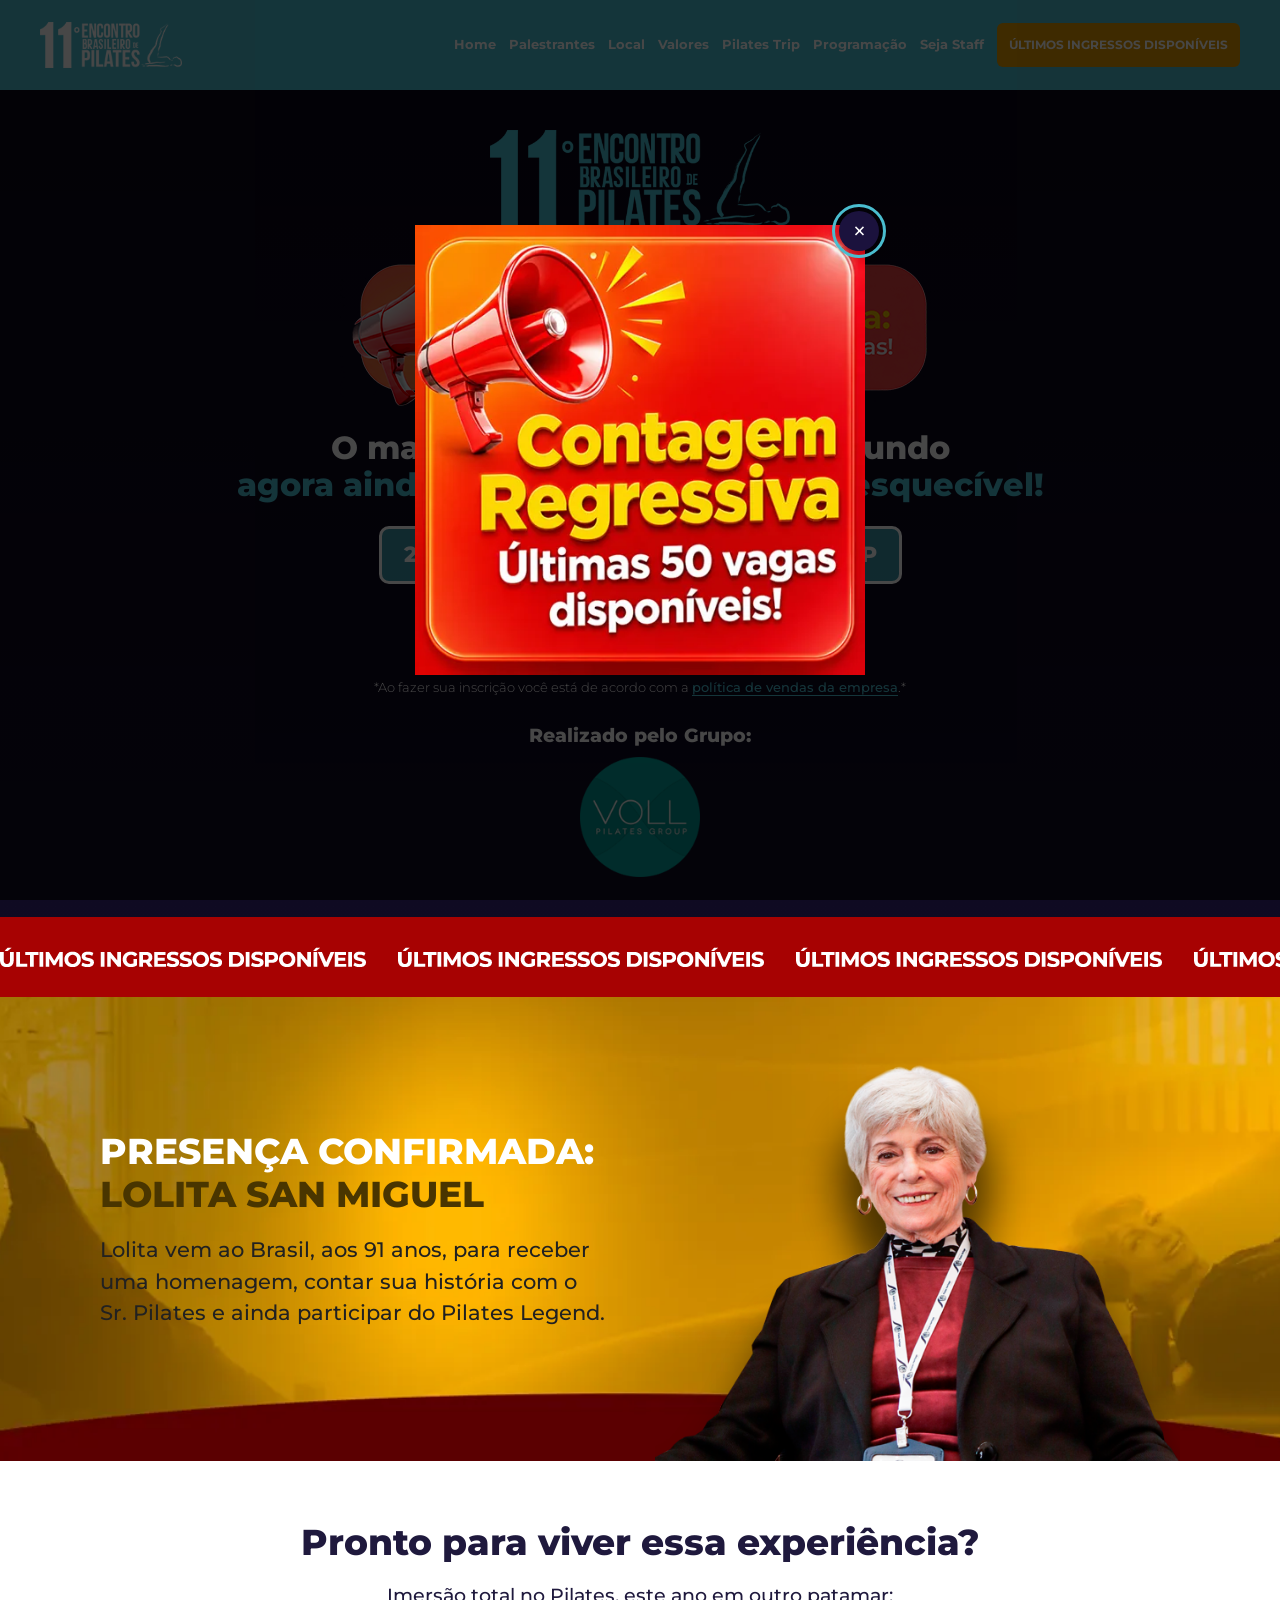
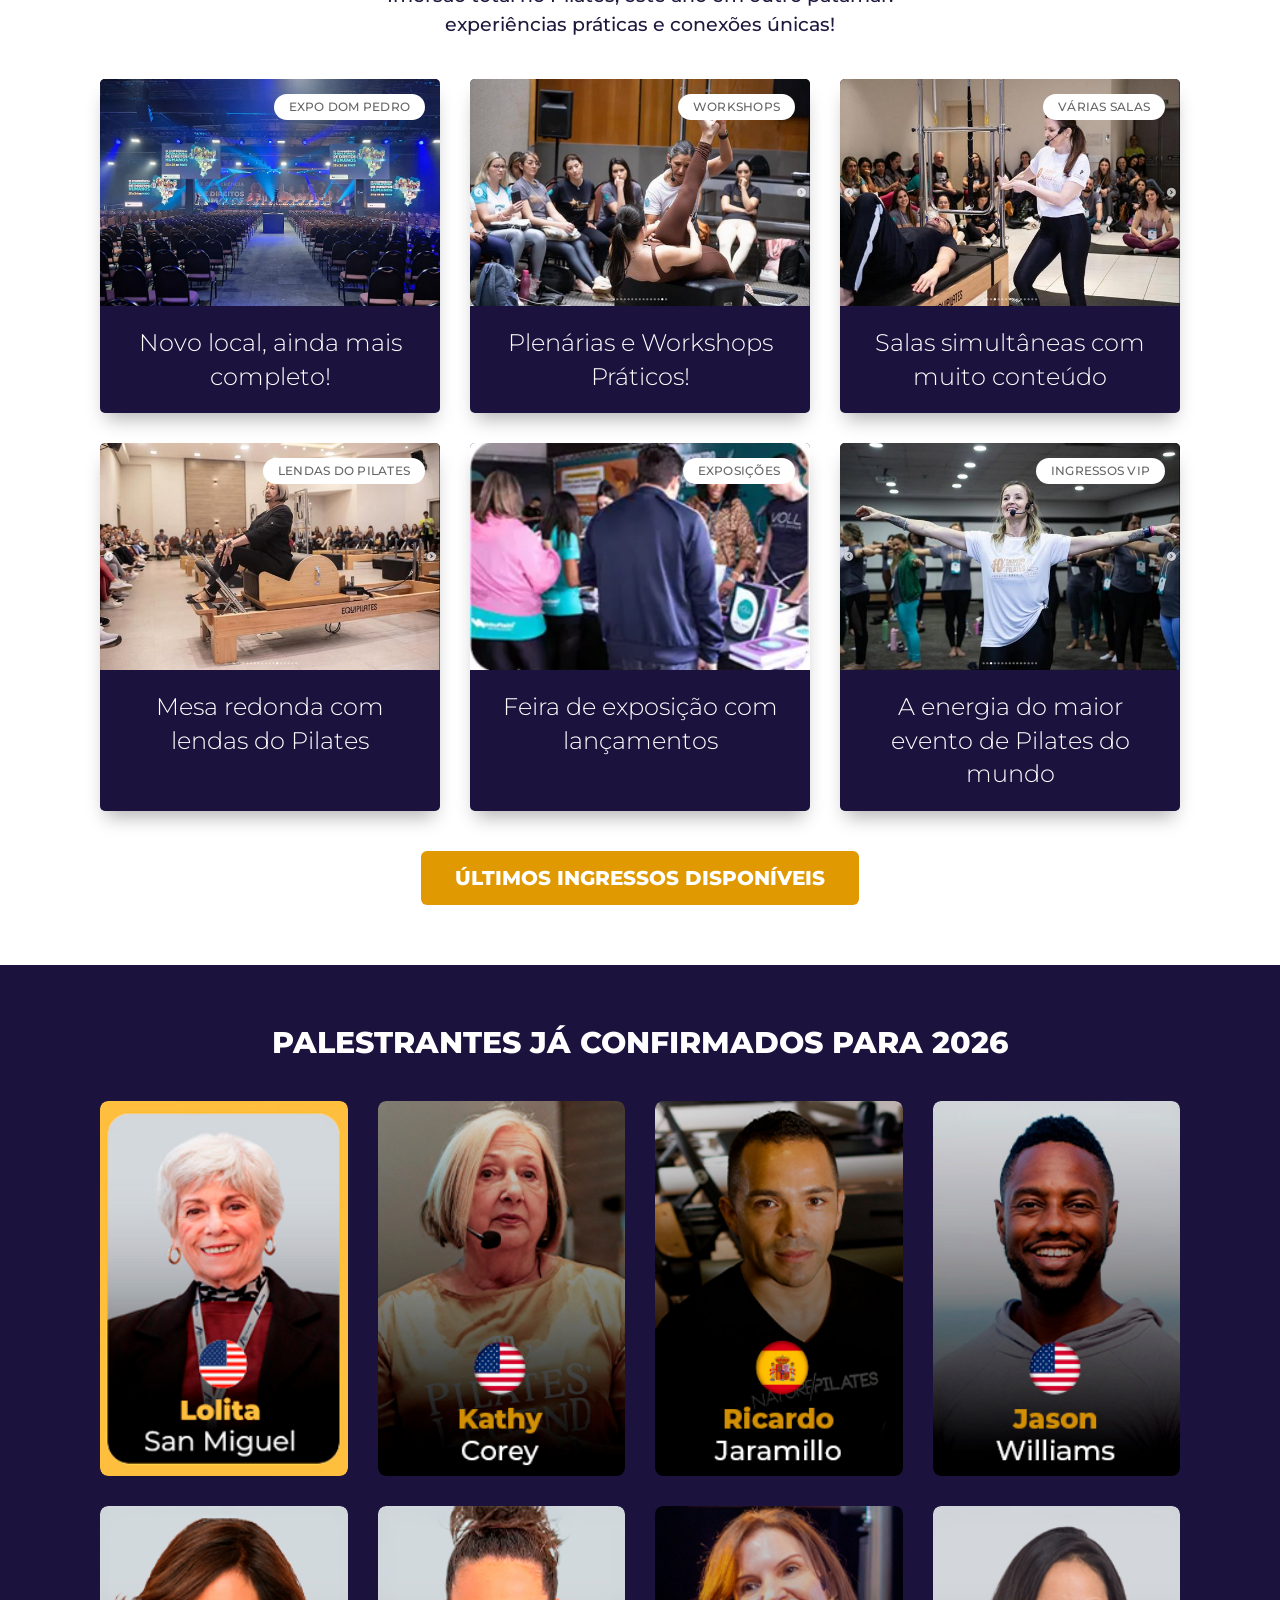
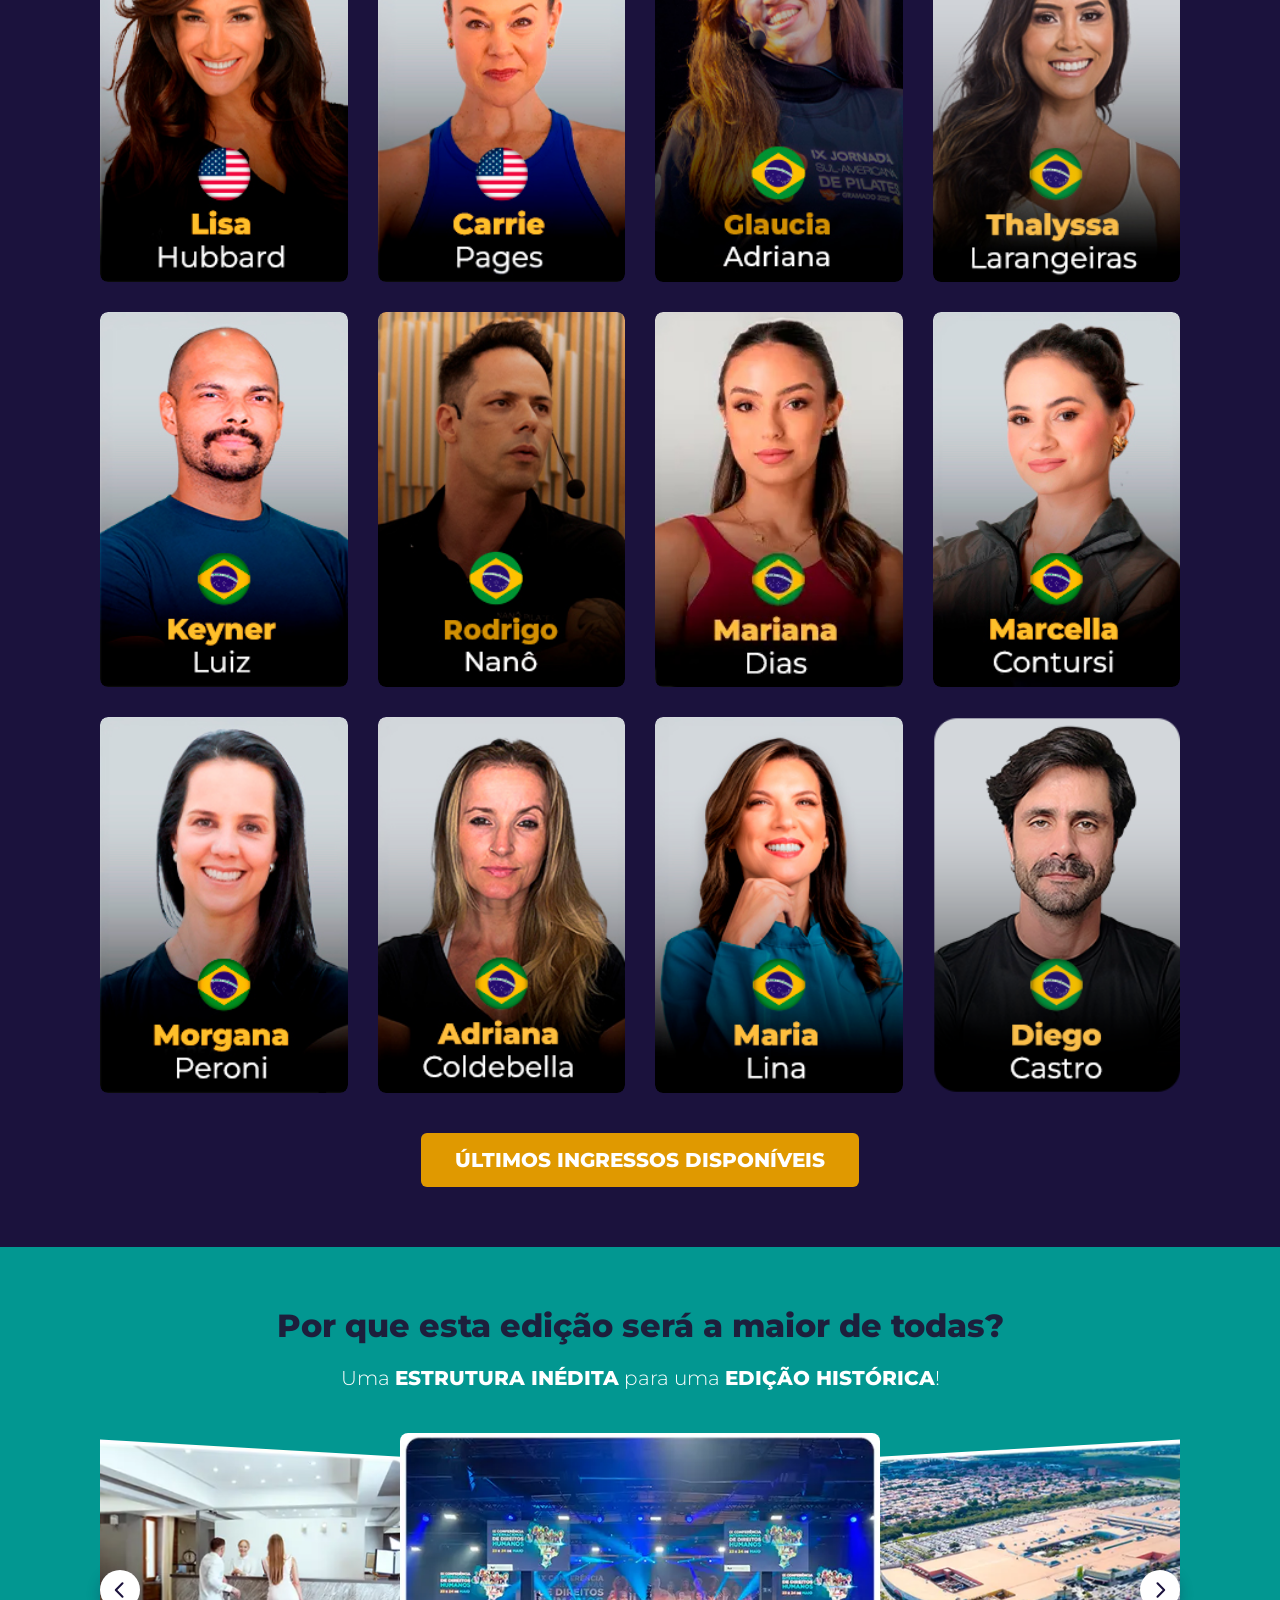
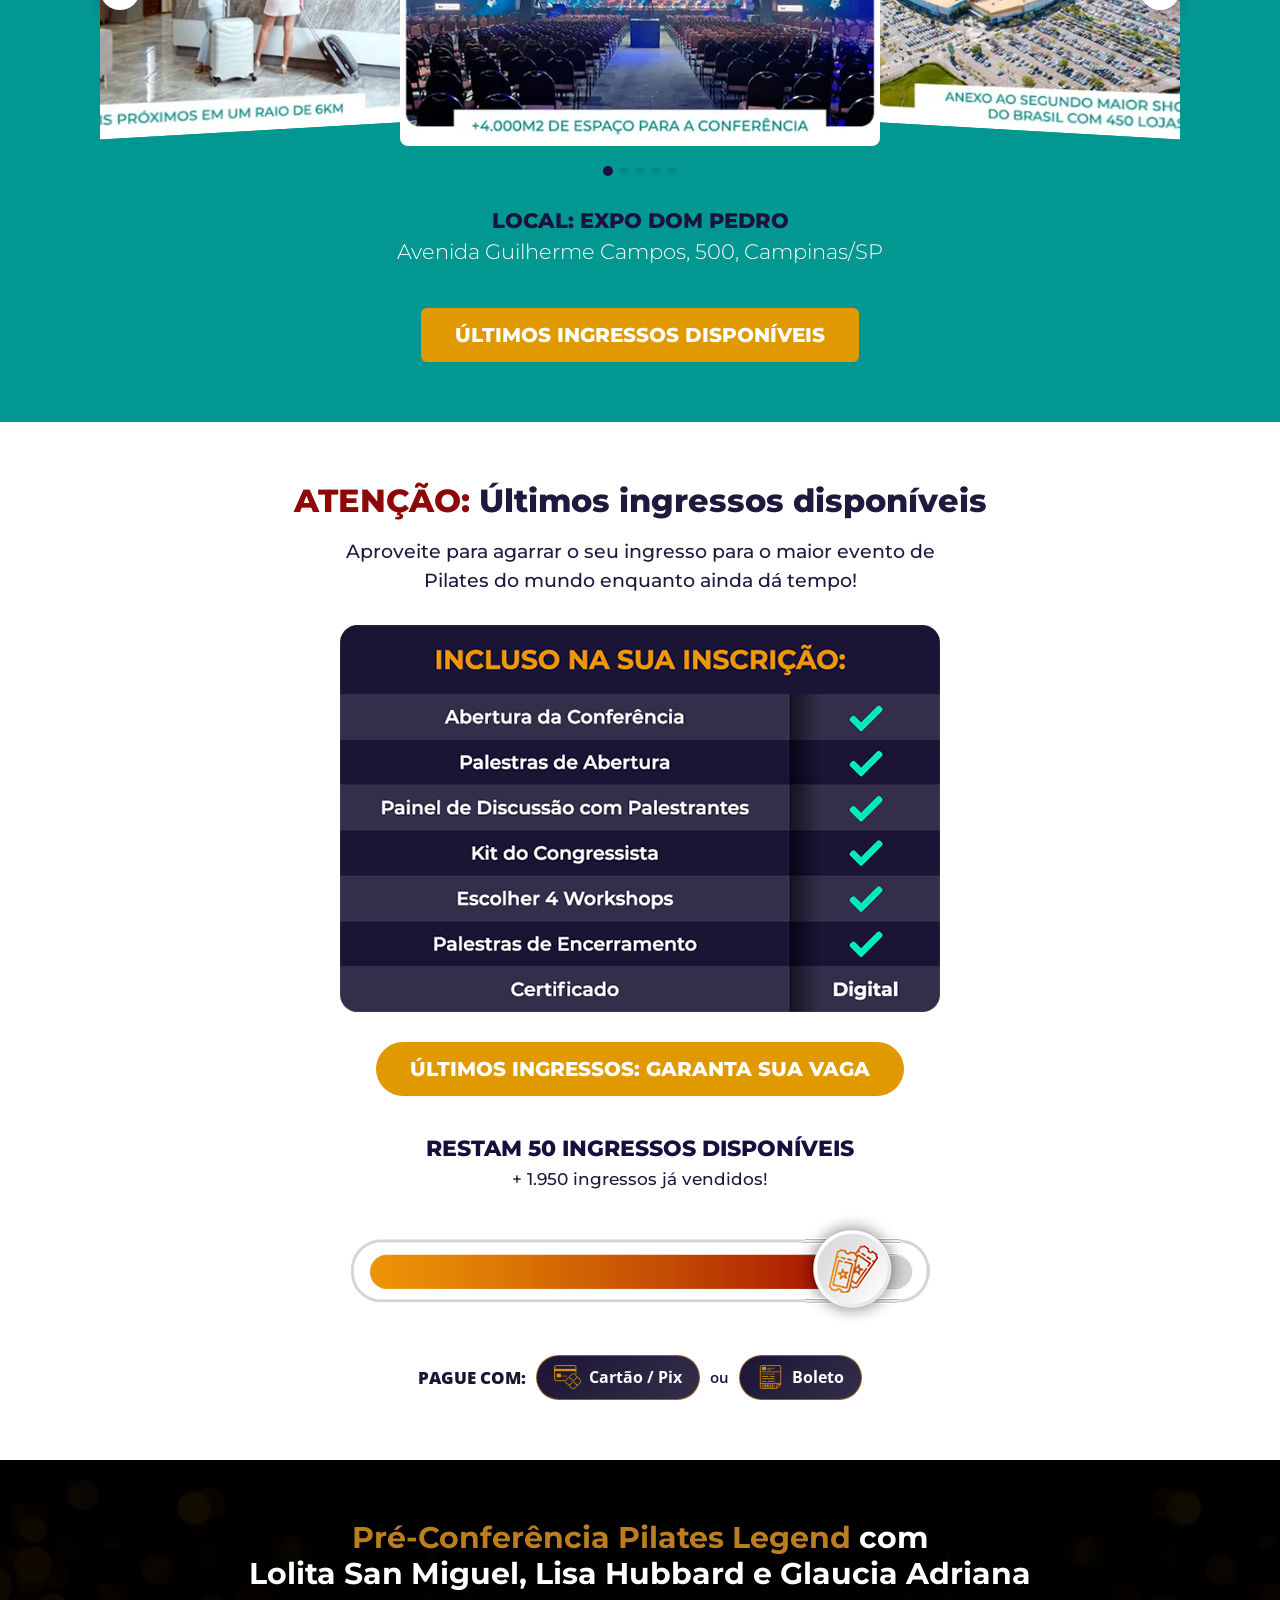
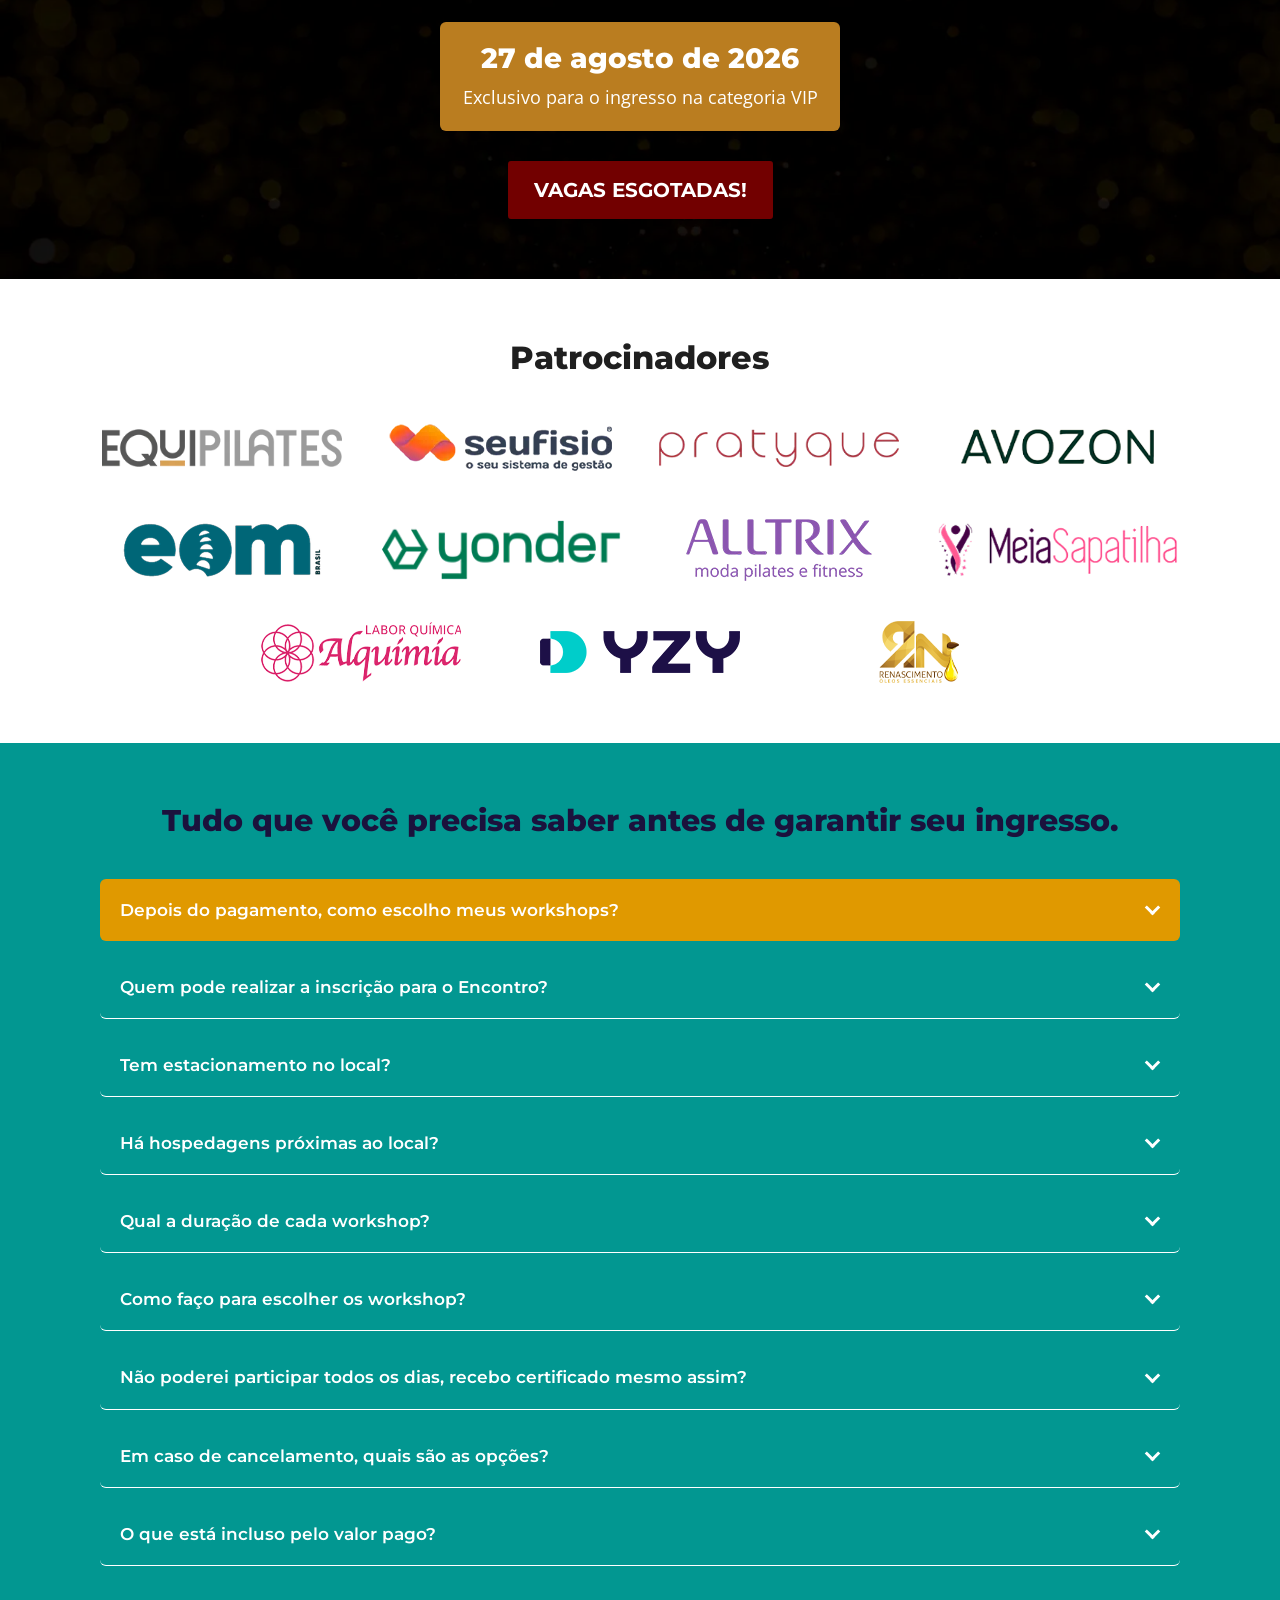
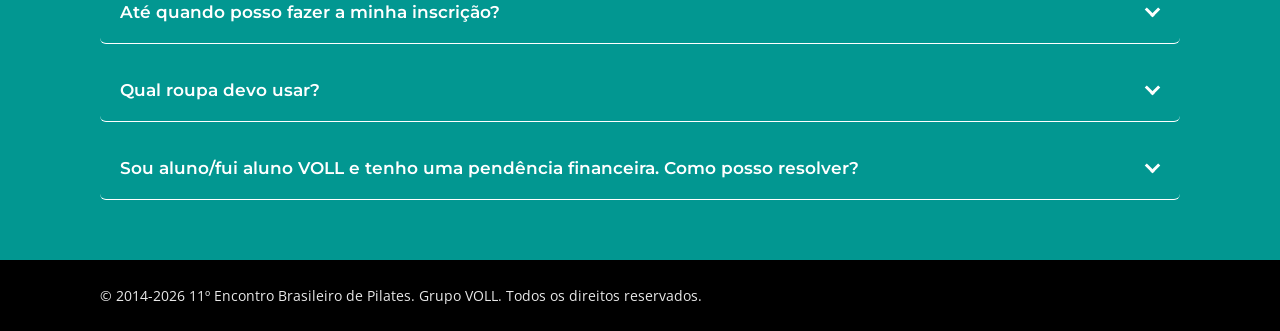
==== index.html @ 27cc3b53 "Refactor code structure for improved readability and maintainability" ====
<!doctype html>
<html lang="pt-BR">
  <head>
    <meta charset="utf-8">
    <meta name="viewport" content="width=device-width, initial-scale=1">
    <meta name="robots" content="index, follow, max-image-preview:large">
    <meta name="theme-color" content="#1B123D">
    <meta name="format-detection" content="telephone=no">

    <title>11º Encontro Brasileiro de Pilates 2026</title>
    <meta name="description" content="Participe do 11º Encontro Brasileiro de Pilates, de 28 a 30 de agosto de 2026 em Campinas/SP. Garanta já seu ingresso!">
    <link rel="canonical" href="https://encontropilates.com.br/lancamento2026/">

    <meta property="og:locale" content="pt_BR">
    <meta property="og:type" content="website">
    <meta property="og:title" content="11º Encontro Brasileiro de Pilates 2026">
    <meta property="og:description" content="Participe do 11º Encontro Brasileiro de Pilates, de 28 a 30 de agosto de 2026 em Campinas/SP. Garanta já seu ingresso!">
    <meta property="og:url" content="https://encontropilates.com.br/lancamento2026/">
    <meta property="og:site_name" content="Encontro Brasileiro de Pilates">

    <meta name="twitter:card" content="summary">
    <meta name="twitter:title" content="11º Encontro Brasileiro de Pilates 2026">
    <meta name="twitter:description" content="Participe do 11º Encontro Brasileiro de Pilates, de 28 a 30 de agosto de 2026 em Campinas/SP. Garanta já seu ingresso!">

    <link rel="icon" type="image/png" href="assets/images/favicon-encontro-pilates.png">
    <link rel="apple-touch-icon" href="assets/images/favicon-encontro-pilates.png">

    <link rel="preconnect" href="https://fonts.googleapis.com">
    <link rel="preconnect" href="https://fonts.gstatic.com" crossorigin>
    <link rel="preload" href="https://fonts.googleapis.com/css2?family=Montserrat:wght@400;500;600;700;800&family=Open+Sans:wght@600;700;800&display=swap" as="style" onload="this.onload=null;this.rel='stylesheet'">
    <noscript><link href="https://fonts.googleapis.com/css2?family=Montserrat:wght@400;500;600;700;800&family=Open+Sans:wght@600;700;800&display=swap" rel="stylesheet"></noscript>
    <link rel="stylesheet" href="assets/css/styles.min.css">

    <script type="application/ld+json">
      {
        "@context": "https://schema.org",
        "@type": "Event",
        "name": "11º Encontro Brasileiro de Pilates 2026",
        "description": "Participe do 11º Encontro Brasileiro de Pilates, de 28 a 30 de agosto de 2026 em Campinas/SP. Garanta já seu ingresso!",
        "startDate": "2026-08-28",
        "endDate": "2026-08-30",
        "eventAttendanceMode": "https://schema.org/OfflineEventAttendanceMode",
        "eventStatus": "https://schema.org/EventScheduled",
        "url": "https://encontropilates.com.br/lancamento2026/",
        "location": {
          "@type": "Place",
          "address": {
            "@type": "PostalAddress",
            "addressLocality": "Campinas",
            "addressRegion": "SP",
            "addressCountry": "BR"
          }
        },
        "organizer": {
          "@type": "Organization",
          "name": "Encontro Brasileiro de Pilates",
          "url": "https://encontropilates.com.br/"
        }
      }
    </script>
  </head>
  <body>
    <a class="skip-link" href="#conteudo-principal">Ir para o conteúdo principal</a>

    <header id="home" class="site-header">
      <div class="site-header__row row">
        <a class="site-header__brand" href="#home" aria-label="11º Encontro Brasileiro de Pilates 2026">
          <img
            class="site-header__logo"
            src="assets/images/logo-11-encontro-brasileiro-de-pilates-branco.png"
            alt=""
            width="198"
            height="65"
          >
        </a>

        <button
          class="site-header__toggle"
          type="button"
          aria-label="Abrir menu"
          aria-controls="menu-principal"
          aria-expanded="false"
        >
          <span class="site-header__toggle-line"></span>
          <span class="site-header__toggle-line"></span>
          <span class="site-header__toggle-line"></span>
        </button>

        <nav id="menu-principal" class="site-nav" aria-label="Menu principal">
          <ul class="site-nav__list">
            <li class="site-nav__item"><a class="site-nav__link" href="#home">Home</a></li>
            <li class="site-nav__item"><a class="site-nav__link" href="palestrantes/">Palestrantes</a></li>
            <li class="site-nav__item"><a class="site-nav__link" href="local/">Local</a></li>
            <li class="site-nav__item"><a class="site-nav__link" href="#ingressos">Valores</a></li>
            <li class="site-nav__item"><a class="site-nav__link" href="pilates-trip/">Pilates Trip</a></li>
            <li class="site-nav__item"><a class="site-nav__link" href="programacao/">Programação</a></li>
            <li class="site-nav__item"><a class="site-nav__link" href="sejastaff/">Seja Staff</a></li>
            <li class="site-nav__item">
              <a class="site-nav__link site-nav__link--featured" href="#ingressos">ÚLTIMOS INGRESSOS DISPONÍVEIS</a>
            </li>
          </ul>
        </nav>
      </div>
    </header>

    <main id="conteudo-principal" class="site-main" tabindex="-1">
      <section class="hero-section" aria-labelledby="hero-title">
        <video
          class="hero-section__video"
          src="assets/videos/video_site_encontro_lolita.mp4"
          autoplay
          muted
          loop
          playsinline
          preload="metadata"
          aria-hidden="true"
        ></video>

        <div class="hero-section__row row">
          <img
            class="hero-section__logo"
            src="assets/images/logo-11-encontro-brasileiro-de-pilates.webp"
            alt="11º Encontro Brasileiro de Pilates"
            width="500"
            height="164"
          >

          <img
            class="hero-section__alert"
            src="assets/images/atencao_ultimas_50vagas-2.webp"
            alt="Atenção: últimas 50 vagas"
            width="600"
            height="177"
          >

          <h1 id="hero-title" class="hero-section__title">
            O maior evento de Pilates do mundo
            <span>agora ainda maior, mais intenso e inesquecível!</span>
          </h1>

          <p class="hero-section__date">28 a 30 de Agosto 2026 em Campinas/SP</p>

          <a class="cta-button hero-section__cta" href="#ingressos">ÚLTIMOS INGRESSOS DISPONÍVEIS</a>

          <p class="hero-section__policy">
            *Ao fazer sua inscrição você está de acordo com a
            <a href="assets/docs/CONTRATO-PARTICULAR-DE-PRESTACAO-DE-SERVICOS-EDUCACIONAIS.pdf" target="_blank" rel="noopener noreferrer">política de vendas da empresa</a>.*
          </p>

          <p class="hero-section__group-text">Realizado pelo Grupo:</p>
          <img
            class="hero-section__group-logo"
            src="assets/images/logo_grupovoll.png"
            alt="Grupo Voll"
            width="150"
            height="150"
          >
        </div>
      </section>

      <section class="ticker-section">
        <div class="ticker">
          <div class="ticker__track">
            <img class="ticker__item" src="assets/images/faixa-ultimas-vagas.webp" alt="Últimos ingressos disponíveis" width="366" height="20">
            <img class="ticker__item" src="assets/images/faixa-ultimas-vagas.webp" alt="" width="366" height="20">
            <img class="ticker__item" src="assets/images/faixa-ultimas-vagas.webp" alt="" width="366" height="20">
            <img class="ticker__item" src="assets/images/faixa-ultimas-vagas.webp" alt="" width="366" height="20">
            <img class="ticker__item" src="assets/images/faixa-ultimas-vagas.webp" alt="" width="366" height="20">
            <img class="ticker__item" src="assets/images/faixa-ultimas-vagas.webp" alt="" width="366" height="20">
            <img class="ticker__item" src="assets/images/faixa-ultimas-vagas.webp" alt="" width="366" height="20">
            <img class="ticker__item" src="assets/images/faixa-ultimas-vagas.webp" alt="" width="366" height="20">
            <img class="ticker__item" src="assets/images/faixa-ultimas-vagas.webp" alt="" width="366" height="20">
            <img class="ticker__item" src="assets/images/faixa-ultimas-vagas.webp" alt="" width="366" height="20">
            <img class="ticker__item" src="assets/images/faixa-ultimas-vagas.webp" alt="" width="366" height="20">
            <img class="ticker__item" src="assets/images/faixa-ultimas-vagas.webp" alt="" width="366" height="20">
            <img class="ticker__item" src="assets/images/faixa-ultimas-vagas.webp" alt="" width="366" height="20">
            <img class="ticker__item" src="assets/images/faixa-ultimas-vagas.webp" alt="" width="366" height="20">
          </div>
        </div>
      </section>

      <section class="lolita-section" aria-labelledby="lolita-title">
        <div class="lolita-section__row row">
          <div class="lolita-section__content">
            <h2 id="lolita-title" class="lolita-section__title">
              PRESENÇA CONFIRMADA:
              <span>LOLITA SAN MIGUEL</span>
            </h2>

            <p class="lolita-section__text">
              Lolita vem ao Brasil, aos 91 anos, para receber uma homenagem, contar sua história com o<br> Sr. Pilates e ainda participar do Pilates Legend.
            </p>
          </div>

          <img
            class="lolita-section__image"
            src="assets/images/lolita_san_miguel_palestrante.webp"
            alt="Lolita San Miguel"
            width="620"
            height="477"
            loading="lazy"
            decoding="async"
          >
        </div>
      </section>

      <section class="experiencia-section" aria-labelledby="experiencia-title">
        <div class="experiencia-section__row row">
          <h2 id="experiencia-title" class="experiencia-section__title">Pronto para viver essa experiência?</h2>

          <p class="experiencia-section__text">
            Imersão total no Pilates, este ano em outro patamar:<br>
            experiências práticas e conexões únicas!
          </p>

          <ul class="cards-grid">
            <li class="card">
              <figure class="card__media">
                <img class="card__image" src="assets/images/03-1.webp" alt="Expo Dom Pedro, novo local do Encontro" width="732" height="478" loading="lazy">
                <figcaption class="card__badge">EXPO DOM PEDRO</figcaption>
              </figure>
              <h3 class="card__title">Novo local, ainda mais completo!</h3>
            </li>

            <li class="card">
              <figure class="card__media">
                <img class="card__image" src="assets/images/Screenshot-2025-08-28-at-15-14-13-1-Instagram-site.jpg" alt="Instrutora conduzindo um workshop prático para os participantes" width="600" height="400" loading="lazy">
                <figcaption class="card__badge">WORKSHOPS</figcaption>
              </figure>
              <h3 class="card__title">Plenárias e Workshops Práticos!</h3>
            </li>

            <li class="card">
              <figure class="card__media">
                <img class="card__image" src="assets/images/Screenshot-2025-08-28-at-15-13-34-1-Instagram-site.jpg" alt="Sala lotada acompanhando uma demonstração em aparelho de Pilates" width="600" height="400" loading="lazy">
                <figcaption class="card__badge">VÁRIAS SALAS</figcaption>
              </figure>
              <h3 class="card__title">Salas simultâneas com muito conteúdo</h3>
            </li>

            <li class="card">
              <figure class="card__media">
                <img class="card__image" src="assets/images/Screenshot-2025-08-28-at-15-13-54-1-Instagram-site.jpg" alt="Lenda do Pilates em aparelho durante apresentação no Encontro" width="600" height="400" loading="lazy">
                <figcaption class="card__badge">LENDAS DO PILATES</figcaption>
              </figure>
              <h3 class="card__title">Mesa redonda com lendas do Pilates</h3>
            </li>

            <li class="card">
              <figure class="card__media">
                <img class="card__image" src="assets/images/foto-card06.webp" alt="Participantes visitando os estandes da feira de exposição" width="295" height="203" loading="lazy">
                <figcaption class="card__badge">EXPOSIÇÕES</figcaption>
              </figure>
              <h3 class="card__title">Feira de exposição com lançamentos</h3>
            </li>

            <li class="card">
              <figure class="card__media">
                <img class="card__image" src="assets/images/Screenshot-2025-08-28-at-15-13-27-1-Instagram-site.jpg" alt="Instrutora e participantes em aula coletiva no Encontro" width="600" height="400" loading="lazy">
                <figcaption class="card__badge">INGRESSOS VIP</figcaption>
              </figure>
              <h3 class="card__title">A energia do maior evento de Pilates do mundo</h3>
            </li>
          </ul>

          <a class="cta-button experiencia-section__cta" href="#ingressos">ÚLTIMOS INGRESSOS DISPONÍVEIS</a>
        </div>
      </section>

      <section id="palestrantes" class="palestrantes-section" aria-labelledby="palestrantes-title">
        <div class="palestrantes-section__row row">
          <h2 id="palestrantes-title" class="palestrantes-section__title">PALESTRANTES JÁ CONFIRMADOS PARA 2026</h2>

          <ul class="cards-grid cards-grid--4">
            <li class="speaker-card">
              <button class="speaker-card__button" type="button" aria-label="Ver biografia de Lolita San Miguel">
                <img class="speaker-card__photo" src="assets/images/congressistas/palestrante_encontro_2026_lolita_san_miguel.jpg" alt="" width="203" height="308" loading="lazy" decoding="async">
                <span class="speaker-card__name visually-hidden">Lolita San Miguel</span>
              </button>
            </li>

            <li class="speaker-card">
              <button class="speaker-card__button" type="button" aria-label="Ver biografia de Kathy Corey">
                <img class="speaker-card__photo" src="assets/images/congressistas/palestrante_encontro_2026_kathy_corey.jpg" alt="" width="203" height="308" loading="lazy" decoding="async">
                <span class="speaker-card__name visually-hidden">Kathy Corey</span>
              </button>
            </li>

            <li class="speaker-card">
              <button class="speaker-card__button" type="button" aria-label="Ver biografia de Ricardo Jaramillo">
                <img class="speaker-card__photo" src="assets/images/congressistas/palestrante_encontro_2026_ricardo_jaramillo.jpg" alt="" width="203" height="308" loading="lazy" decoding="async">
                <span class="speaker-card__name visually-hidden">Ricardo Jaramillo</span>
              </button>
            </li>

            <li class="speaker-card">
              <button class="speaker-card__button" type="button" aria-label="Ver biografia de Jason Williams">
                <img class="speaker-card__photo" src="assets/images/congressistas/palestrante_encontro_2026_jason_williams.jpg" alt="" width="203" height="308" loading="lazy" decoding="async">
                <span class="speaker-card__name visually-hidden">Jason Williams</span>
              </button>
            </li>

            <li class="speaker-card">
              <button class="speaker-card__button" type="button" aria-label="Ver biografia de Lisa Hubbard">
                <img class="speaker-card__photo" src="assets/images/congressistas/palestrante_encontro_2026_lisa_hubbard.jpg" alt="" width="203" height="308" loading="lazy" decoding="async">
                <span class="speaker-card__name visually-hidden">Lisa Hubbard</span>
              </button>
            </li>

            <li class="speaker-card">
              <button class="speaker-card__button" type="button" aria-label="Ver biografia de Carrie Pages">
                <img class="speaker-card__photo" src="assets/images/congressistas/palestrante_encontro_2026_carrie_pages.jpg" alt="" width="203" height="308" loading="lazy" decoding="async">
                <span class="speaker-card__name visually-hidden">Carrie Pages</span>
              </button>
            </li>

            <li class="speaker-card">
              <button class="speaker-card__button" type="button" aria-label="Ver biografia de Glaucia Adriana">
                <img class="speaker-card__photo" src="assets/images/congressistas/palestrante_encontro_2026_glaucia_adriana.jpg" alt="" width="203" height="308" loading="lazy" decoding="async">
                <span class="speaker-card__name visually-hidden">Glaucia Adriana</span>
              </button>
            </li>

            <li class="speaker-card">
              <button class="speaker-card__button" type="button" aria-label="Ver biografia de Thalyssa Larangeiras">
                <img class="speaker-card__photo" src="assets/images/congressistas/palestrante_encontro_2026_thalyssa_larangeiras.jpg" alt="" width="202" height="308" loading="lazy" decoding="async">
                <span class="speaker-card__name visually-hidden">Thalyssa Larangeiras</span>
              </button>
            </li>

            <li class="speaker-card">
              <button class="speaker-card__button" type="button" aria-label="Ver biografia de Keyner Luiz">
                <img class="speaker-card__photo" src="assets/images/congressistas/palestrante_encontro_2026_keyner_luiz.jpg" alt="" width="203" height="308" loading="lazy" decoding="async">
                <span class="speaker-card__name visually-hidden">Keyner Luiz</span>
              </button>
            </li>

            <li class="speaker-card">
              <button class="speaker-card__button" type="button" aria-label="Ver biografia de Rodrigo Nanô">
                <img class="speaker-card__photo" src="assets/images/congressistas/palestrante_encontro_2026_rodrigo_nano.jpg" alt="" width="203" height="308" loading="lazy" decoding="async">
                <span class="speaker-card__name visually-hidden">Rodrigo Nanô</span>
              </button>
            </li>

            <li class="speaker-card">
              <button class="speaker-card__button" type="button" aria-label="Ver biografia de Mariana Dias">
                <img class="speaker-card__photo" src="assets/images/congressistas/palestrante_encontro_2026_mariana_dias.jpg" alt="" width="202" height="306" loading="lazy" decoding="async">
                <span class="speaker-card__name visually-hidden">Mariana Dias</span>
              </button>
            </li>

            <li class="speaker-card">
              <button class="speaker-card__button" type="button" aria-label="Ver biografia de Marcella Contursi">
                <img class="speaker-card__photo" src="assets/images/congressistas/palestrante_encontro_2026_marcella_contursi.jpg" alt="" width="203" height="308" loading="lazy" decoding="async">
                <span class="speaker-card__name visually-hidden">Marcella Contursi</span>
              </button>
            </li>

            <li class="speaker-card">
              <button class="speaker-card__button" type="button" aria-label="Ver biografia de Morgana Peroni">
                <img class="speaker-card__photo" src="assets/images/congressistas/palestrante_encontro_2026_morgana_peroni.jpg" alt="" width="203" height="308" loading="lazy" decoding="async">
                <span class="speaker-card__name visually-hidden">Morgana Peroni</span>
              </button>
            </li>

            <li class="speaker-card">
              <button class="speaker-card__button" type="button" aria-label="Ver biografia de Adriana Coldebella">
                <img class="speaker-card__photo" src="assets/images/congressistas/palestrante_encontro_2026_adriana_coldebella.jpg" alt="" width="203" height="308" loading="lazy" decoding="async">
                <span class="speaker-card__name visually-hidden">Adriana Coldebella</span>
              </button>
            </li>

            <li class="speaker-card">
              <button class="speaker-card__button" type="button" aria-label="Ver biografia de Maria Lina">
                <img class="speaker-card__photo" src="assets/images/congressistas/palestrante_encontro_2026_maria_lina.jpg" alt="" width="203" height="308" loading="lazy" decoding="async">
                <span class="speaker-card__name visually-hidden">Maria Lina</span>
              </button>
            </li>

            <li class="speaker-card">
              <button class="speaker-card__button" type="button" aria-label="Ver biografia de Diego Castro">
                <img class="speaker-card__photo" src="assets/images/congressistas/palestrantes_encontro_2026_diego-castro_web.webp" alt="" width="203" height="308" loading="lazy" decoding="async">
                <span class="speaker-card__name visually-hidden">Diego Castro</span>
              </button>
            </li>
          </ul>

          <a class="cta-button palestrantes-section__cta" href="#ingressos">ÚLTIMOS INGRESSOS DISPONÍVEIS</a>
        </div>
      </section>

      <section id="local" class="local-section" aria-labelledby="local-title">
        <div class="local-section__row row">
          <h2 id="local-title" class="local-section__title">Por que esta edição será a maior de todas?</h2>

          <p class="local-section__text">Uma <strong>ESTRUTURA INÉDITA</strong> para uma <strong>EDIÇÃO HISTÓRICA</strong>!</p>

          <div class="carousel" role="group" aria-roledescription="carrossel" aria-label="Fotos da Expo Dom Pedro">
            <div class="carousel__viewport">
              <ul class="carousel__track">
                <li class="carousel__slide">
                  <img class="carousel__image" src="assets/images/expodompedro01.webp" alt="Plenária montada na Expo Dom Pedro: mais de 4.000 m² de espaço para a conferência" width="732" height="478" loading="lazy" decoding="async">
                </li>
                <li class="carousel__slide">
                  <img class="carousel__image" src="assets/images/expodompedro02.webp" alt="Vista aérea do complexo: anexo ao segundo maior shopping do Brasil, com 450 lojas" width="732" height="478" loading="lazy">
                </li>
                <li class="carousel__slide">
                  <img class="carousel__image" src="assets/images/expodompedro03.webp" alt="Fachada do Aeroporto Internacional de Viracopos, a menos de 30 minutos do evento" width="732" height="478" loading="lazy">
                </li>
                <li class="carousel__slide">
                  <img class="carousel__image" src="assets/images/expodompedro04.webp" alt="Praça de alimentação do shopping, com 65 opções de alimentação" width="732" height="478" loading="lazy">
                </li>
                <li class="carousel__slide">
                  <img class="carousel__image" src="assets/images/expodompedro05.webp" alt="Recepção de hotel: 34 hotéis próximos em um raio de 6 km" width="732" height="478" loading="lazy">
                </li>
              </ul>
            </div>

            <button class="carousel__control carousel__control--prev" type="button" aria-label="Foto anterior">
              <svg viewBox="0 0 24 24" aria-hidden="true" focusable="false"><path d="M15 4 7 12l8 8" fill="none" stroke="currentColor" stroke-width="2.5" stroke-linecap="round" stroke-linejoin="round"></path></svg>
            </button>

            <button class="carousel__control carousel__control--next" type="button" aria-label="Próxima foto">
              <svg viewBox="0 0 24 24" aria-hidden="true" focusable="false"><path d="M9 4l8 8-8 8" fill="none" stroke="currentColor" stroke-width="2.5" stroke-linecap="round" stroke-linejoin="round"></path></svg>
            </button>

            <div class="carousel__dots"></div>
          </div>

          <p class="local-section__address">
            LOCAL: EXPO DOM PEDRO<br>
            <span>Avenida Guilherme Campos, 500, Campinas/SP</span>
          </p>

          <a class="cta-button local-section__cta" href="#ingressos">ÚLTIMOS INGRESSOS DISPONÍVEIS</a>
        </div>
      </section>

      <section id="ingressos" class="ingressos-section" aria-labelledby="ingressos-title">
        <span id="inscreva-se" class="anchor-alias" aria-hidden="true"></span>
        <div class="ingressos-section__row row">
          <h2 id="ingressos-title" class="ingressos-section__title">
            <span>ATENÇÃO:</span> Últimos ingressos disponíveis
          </h2>

          <p class="ingressos-section__text">
            Aproveite para agarrar o seu ingresso para o maior evento de<br> Pilates do mundo enquanto ainda dá tempo!
          </p>

          <img
            class="ingressos-section__incluso"
            src="assets/images/incluso-na-inscricao.webp"
            alt="Incluso na sua inscrição: abertura da conferência, palestras de abertura, painel de discussão com palestrantes, kit do congressista, escolher 4 workshops, palestras de encerramento e certificado digital"
            width="600"
            height="387"
            loading="lazy"
          >

          <a class="cta-button ingressos-section__cta" href="#ingressos" border-radius: 38px;>ÚLTIMOS INGRESSOS: GARANTA SUA VAGA</a>

          <h3 class="ingressos-section__restam">RESTAM 50 INGRESSOS DISPONÍVEIS</h3>

          <p class="ingressos-section__vendidos">+ 1.950 ingressos já vendidos!</p>

          <img
            class="ingressos-section__termometro"
            src="assets/images/termometro_ingressos_encontro.webp"
            alt="Termômetro de vendas quase totalmente preenchido"
            width="579"
            height="112"
            loading="lazy"
          >

          <div class="formas-pagamento">
            <span class="formas-pagamento__titulo">Pague com:</span>

            <div class="tag-pagamento">
              <img class="icone-pagamento" src="assets/images/icone_encontro_cartao_ou_pix.webp" alt="" width="80" height="71" loading="lazy">
              <span>Cartão / Pix</span>
            </div>

            <span class="formas-pagamento__separador">ou</span>

            <div class="tag-pagamento">
              <img class="icone-pagamento" src="assets/images/icone_encontro_boleto.webp" alt="" width="80" height="71" loading="lazy">
              <span>Boleto</span>
            </div>
          </div>
        </div>
      </section>

      <section id="pilates-legend" class="legend-section" aria-labelledby="legend-title">
        <div class="legend-section__row row">
          <h2 id="legend-title" class="legend-section__title">
            <span>Pré-Conferência Pilates Legend</span> com<br>Lolita San Miguel, Lisa Hubbard e Glaucia Adriana
          </h2>

          <div class="legend-section__card">
            <p class="legend-section__date">27 de agosto de 2026</p>
            <p class="legend-section__note">Exclusivo para o ingresso na categoria VIP</p>
          </div>

          <span class="legend-section__badge">VAGAS ESGOTADAS!</span>
        </div>
      </section>

      <section class="patrocinadores-section" aria-labelledby="patrocinadores-title">
        <div class="patrocinadores-section__row row">
          <h2 id="patrocinadores-title" class="patrocinadores-section__title">Patrocinadores</h2>

          <ul class="patrocinadores-grid">
            <li class="patrocinador"><a class="patrocinador__link" href="https://pages.equipilatesbr.com/google?utm_source=google&utm_medium=cpc&utm_campaign=v4_institucional&utm_content=161350943954&utm_term=equipilates&gad_source=1&gad_campaignid=876786149&gbraid=0AAAAAD1BU4aRXgneBRcN9pXwzoxGiuM6z&gclid=Cj0KCQiAg63LBhDtARIsAJygHZ4VMrGoPIs_eHJ3QtQuoF7hdkTES72QNBJxG-oKpE0BE7lPti9l_2waAo8DEALw_wcB" target="_blank" rel="noopener noreferrer"><img class="patrocinador__logo" src="assets/images/logo_equipilates.webp" alt="Equipilates" width="247" height="38" loading="lazy"></a></li>
            <li class="patrocinador"><a class="patrocinador__link" href="https://www.seufisio.com/" target="_blank" rel="noopener noreferrer"><img class="patrocinador__logo" src="assets/images/Seufrisio.webp" alt="Seu Fisio" width="223" height="47" loading="lazy"></a></li>
            <li class="patrocinador"><a class="patrocinador__link" href="https://www.pratyque.com.br/?www.pratyque.com.br&gad_source=1&gad_campaignid=22908595839&gbraid=0AAAAADFrTe3ZvNhCM6jENIpb_rI_Gx-y4&gclid=Cj0KCQiAg63LBhDtARIsAJygHZ5NlFJ8Sdw3p3iss08u6j_tFwL2dCjjsjV_Tr0SC_CkyI8fV4QGqJYaAvzsEALw_wcB" target="_blank" rel="noopener noreferrer"><img class="patrocinador__logo" src="assets/images/logo-pratyque-vermelho.webp" alt="Pratyque" width="319" height="51" loading="lazy"></a></li>
            <li class="patrocinador"><a class="patrocinador__link" href="https://www.avozon.com.br/" target="_blank" rel="noopener noreferrer"><img class="patrocinador__logo" src="assets/images/logo_patrocinador_avozon.webp" alt="Avozon" width="200" height="62" loading="lazy"></a></li>
            <li class="patrocinador"><a class="patrocinador__link" href="https://osteopatiamadrid.com.br/" target="_blank" rel="noopener noreferrer"><img class="patrocinador__logo" src="assets/images/logo_patrocinador_eom.webp" alt="EOM" width="200" height="62" loading="lazy"></a></li>
            <li class="patrocinador"><a class="patrocinador__link" href="https://yondercontabilidade.com.br/" target="_blank" rel="noopener noreferrer"><img class="patrocinador__logo" src="assets/images/logo-yonder.webp" alt="Yonder" width="248" height="62" loading="lazy"></a></li>
            <li class="patrocinador"><a class="patrocinador__link" href="https://alltrix.com.br/?srsltid=AfmBOoqOy8ayABuC-IwH8FVgrI0lnRl8xJMgD7c9HwWjB3yr3D9qk1-R" target="_blank" rel="noopener noreferrer"><img class="patrocinador__logo" src="assets/images/alltrix-modapilates-e-fitness.webp" alt="Alltrix Moda Pilates e Fitness" width="186" height="62" loading="lazy"></a></li>
            <li class="patrocinador"><a class="patrocinador__link" href="https://meiasapatilha.com.br/" target="_blank" rel="noopener noreferrer"><img class="patrocinador__logo" src="assets/images/logo-meiasap-horizontal.png" alt="Meia Sapatilha" width="329" height="74" loading="lazy"></a></li>
            <li class="patrocinador"><a class="patrocinador__link" href="https://alquimialaboratorio.com.br/" target="_blank" rel="noopener noreferrer"><img class="patrocinador__logo" src="assets/images/logo_patrocinador_labor_quimica.webp" alt="Alquimia Labor Química" width="200" height="62" loading="lazy"></a></li>
            <li class="patrocinador"><a class="patrocinador__link" href="https://api.whatsapp.com/send/?phone=555123123646&text&type=phone_number&app_absent=0" target="_blank" rel="noopener noreferrer"><img class="patrocinador__logo" src="assets/images/logo_patrocinador_yzy.webp" alt="YZY" width="200" height="62" loading="lazy"></a></li>
            <li class="patrocinador"><a class="patrocinador__link" href="https://renascimentooleoessencial.com.br/" target="_blank" rel="noopener noreferrer"><img class="patrocinador__logo" src="assets/images/logo_patrocinador_renascimento.webp" alt="Renascimento Óleos Essenciais" width="200" height="62" loading="lazy"></a></li>
          </ul>
        </div>
      </section>

      <section class="faq-section" aria-labelledby="faq-title">
        <div class="faq-section__row row">
          <h2 id="faq-title" class="faq-section__title">Tudo que você precisa saber antes de garantir seu ingresso.</h2>

          <details class="faq-item">
            <summary class="faq-item__question">Depois do pagamento, como escolho meus workshops?</summary>
            <div class="faq-item__answer">
              <p>Após escolher o tipo de ingresso e preencher seus dados, você será redirecionado para o PagSeguro para concluir a compra do seu ingresso. Assim que finalizar o pagamento, aguarde na página por até 01 minuto e você será redirecionado automaticamente para a página de escolha dos workshops.</p>
            </div>
          </details>

          <details class="faq-item">
            <summary class="faq-item__question">Quem pode realizar a inscrição para o Encontro?</summary>
            <div class="faq-item__answer">
              <p>Profissionais que trabalham com Pilates, Estudantes ou profissionais de Fisioterapia, Educação Física, Terapia Ocupacional, Dança (formação superior) ou Quiropraxia (formação superior).</p>
            </div>
          </details>

          <details class="faq-item">
            <summary class="faq-item__question">Tem estacionamento no local?</summary>
            <div class="faq-item__answer">
              <p>Localizado estrategicamente dentro do complexo do shopping Parque Dom Pedro, o Expo D. Pedro está ao lado do maior centro de compras e lazer da América Latina com amplo estacionamento.</p>
            </div>
          </details>

          <details class="faq-item">
            <summary class="faq-item__question">Há hospedagens próximas ao local?</summary>
            <div class="faq-item__answer">
              <p>Com certeza. Campinas conta com uma extensa rede hoteleira, oferecendo mais de 50 opções de hotéis e acomodações, capazes de atender aos mais diversos perfis, desde quem busca luxo e sofisticação até aqueles que priorizam conforto e praticidade.</p>
              <p>O Expo D. Pedro está estrategicamente localizado, a apenas 5 a 15 minutos das principais opções de hospedagem, proporcionando facilidade de deslocamento e conforto para os participantes de eventos. Alguns exemplos são o Matiz Barão Geraldo Express Hotel, Vitória Express, Melia Hotel e Vitória Hotel.</p>
            </div>
          </details>

          <details class="faq-item">
            <summary class="faq-item__question">Qual a duração de cada workshop?</summary>
            <div class="faq-item__answer">
              <p>Cada workshop tem aproximadamente 2 horas de duração e muito conhecimento.</p>
            </div>
          </details>

          <details class="faq-item">
            <summary class="faq-item__question">Como faço para escolher os workshop?</summary>
            <div class="faq-item__answer">
              <p>Você terá acesso a todas temáticas que serão ministradas no evento e poderá escolher 4 workshops de acordo com os horários e temas do seu interesse.<br>Aconselhamos escolher os workshops assim que realizar o pagamento e houver a liberação no sistema, pois as vagas são limitadas e podem se esgotar.</p>
              <p>OBS: o prazo máximo para escolher é até 40 dias antes do evento.</p>
            </div>
          </details>

          <details class="faq-item">
            <summary class="faq-item__question">Não poderei participar todos os dias, recebo certificado mesmo assim?</summary>
            <div class="faq-item__answer">
              <p>Entre em contato com antecedência pelo número (51) 98266-0044 para que possamos tomar as devidas providências.</p>
            </div>
          </details>

          <details class="faq-item">
            <summary class="faq-item__question">Em caso de cancelamento, quais são as opções?</summary>
            <div class="faq-item__answer">
              <p>Opção 1: Converter 100% do valor pago em créditos a serem utilizados em quaisquer produtos online VOLL em até 1 ano. (Não é valido para eventos);</p>
              <p>Opção 2: Transferir sua inscrição para outra pessoa em até 30 dias antes do evento se a VOLL der consentimento (neste caso, não nos envolvemos em negociações, apenas fazemos a troca dos cadastros);</p>
              <p>Opção 3: Solicitar reembolso de acordo com a tabela abaixo:</p>
              <p>100% do valor em até 7 dias após a compra<br>50% do valor até 60 dias antes do evento<br>20% em até 7 dias antes do evento</p>
              <p>Maiores informações clique <a href="assets/docs/CONTRATO-PARTICULAR-DE-PRESTACAO-DE-SERVICOS-EDUCACIONAIS.pdf" target="_blank" rel="noopener noreferrer">aqui</a>.</p>
            </div>
          </details>

          <details class="faq-item">
            <summary class="faq-item__question">O que está incluso pelo valor pago?</summary>
            <div class="faq-item__answer">
              <p>Kit congressista;<br>Palestra de abertura;<br>Participação em 4 workshops da sua preferência e conforme disponibilidade de vagas;<br>Palestra de encerramento;<br>Certificado dos workshops realizados;<br>Acesso ao material das aulas pós-evento;<br>Visita aos stands parceiros.</p>
              <p>Ingressos nas categorias mais altas têm upgrades e mais coisas inclusas, incluindo contato direto com palestrantes. Consulte os tipos de ingressos aqui no site.</p>
            </div>
          </details>

          <details class="faq-item">
            <summary class="faq-item__question">Até quando posso fazer a minha inscrição?</summary>
            <div class="faq-item__answer">
              <p>Você pode fazer sua inscrição enquanto houver vagas. O número de inscritos é LIMITADO em 2000 vagas (e temos um número limitado de ingressos no lote promocional de lançamento).</p>
            </div>
          </details>

          <details class="faq-item">
            <summary class="faq-item__question">Qual roupa devo usar?</summary>
            <div class="faq-item__answer">
              <p>Sugerimos uma roupa esportiva e confortável, pois os workshops podem conter aulas práticas.</p>
            </div>
          </details>

          <details class="faq-item">
            <summary class="faq-item__question">Sou aluno/fui aluno VOLL e tenho uma pendência financeira. Como posso resolver?</summary>
            <div class="faq-item__answer">
              <p>É simples. Para resolver qualquer pendência financeira com o Grupo VOLL, basta entrar em contato com nosso time de cobranças através do WhatsApp: <a href="https://wa.me/555199541522" target="_blank" rel="noopener noreferrer">(51) 9954-1522</a></p>
            </div>
          </details>
        </div>
      </section>
    </main>

    <footer class="site-footer">
      <div class="site-footer__row row">
        <div class="site-footer__text">© 2014-2026 11º Encontro Brasileiro de Pilates. Grupo VOLL. Todos os direitos reservados.</div>
      </div>
    </footer>

    <div class="popup" id="popup-lancamento" role="dialog" aria-modal="true" aria-label="Contagem regressiva: últimas 50 vagas disponíveis" hidden>
      <div class="popup__box">
        <button class="popup__close" type="button" aria-label="Fechar aviso">&times;</button>

        <a class="popup__link" href="#ingressos">
          <img
            class="popup__image"
            src="assets/images/exit_popup_contagem_regressiva.webp"
            alt="Contagem regressiva: últimas 50 vagas disponíveis"
            width="600"
            height="600"
            fetchpriority="high"
          >
        </a>
      </div>
    </div>

    <div class="form-modal" id="modal-inscricao" role="dialog" aria-modal="true" aria-labelledby="modal-inscricao-title" hidden>
      <div class="form-modal__box">
        <button class="form-modal__close" type="button" aria-label="Fechar formulário">&times;</button>

        <h2 id="modal-inscricao-title" class="form-modal__title">
          Você está a um passo de adquirir seu ingresso para o Encontro 2026.
          <span>Preencha os dados abaixo:</span>
        </h2>

        <!--
          FORMULÁRIO — placeholder (envio desativado).
          Para ligar ao RD Station quando tiver os dados reais:
            1. No <form>: trocar action="#" pela URL de conversão e usar method="post".
            2. Descomentar os inputs ocultos abaixo e preencher token_rdstation e conversion_identifier.
            3. No assets/js/main.js, remover o preventDefault do submit do #modal-inscricao.
        -->
        <form class="form-modal__form" action="#" data-placeholder="true">
          <!-- TODO RD Station: <input type="hidden" name="token_rdstation" value="SEU_TOKEN_AQUI"> -->
          <!-- TODO RD Station: <input type="hidden" name="conversion_identifier" value="SEU_IDENTIFICADOR_AQUI"> -->

          <div class="form-modal__field">
            <label class="form-modal__label" for="inscricao-nome">Nome*</label>
            <input class="form-modal__input" id="inscricao-nome" name="name" type="text" placeholder="Digite seu nome" required autocomplete="name">
          </div>

          <div class="form-modal__field">
            <label class="form-modal__label" for="inscricao-email">Email*</label>
            <input class="form-modal__input" id="inscricao-email" name="email" type="email" placeholder="Digite seu email" required autocomplete="email">
          </div>

          <div class="form-modal__field">
            <label class="form-modal__label" for="inscricao-telefone">Telefone*</label>
            <input class="form-modal__input" id="inscricao-telefone" name="personal_phone" type="tel" placeholder="Digite seu telefone" required autocomplete="tel">
          </div>

          <button class="cta-button form-modal__submit" type="submit">GARANTIR MEU INGRESSO</button>

          <p class="form-modal__note" role="status">Formulário em configuração — integração de envio será ativada em breve.</p>
        </form>
      </div>
    </div>

    <div class="speaker-modal" id="modal-palestrante" role="dialog" aria-modal="true" aria-labelledby="speaker-modal-name" hidden>
      <div class="speaker-modal__box">
        <button class="speaker-modal__close" type="button" aria-label="Fechar">&times;</button>

        <button class="speaker-modal__nav speaker-modal__nav--prev" type="button" aria-label="Palestrante anterior">
          <svg viewBox="0 0 24 24" aria-hidden="true" focusable="false"><path d="M15 4 7 12l8 8" fill="none" stroke="currentColor" stroke-width="2.5" stroke-linecap="round" stroke-linejoin="round"></path></svg>
        </button>

        <div class="speaker-modal__viewport">
          <div class="speaker-modal__content">
            <img class="speaker-modal__photo" src="" alt="" width="203" height="308">
            <div class="speaker-modal__text">
              <h2 class="speaker-modal__name" id="speaker-modal-name"></h2>
              <div class="speaker-modal__bio"></div>
            </div>
          </div>
        </div>

        <button class="speaker-modal__nav speaker-modal__nav--next" type="button" aria-label="Próximo palestrante">
          <svg viewBox="0 0 24 24" aria-hidden="true" focusable="false"><path d="M9 4l8 8-8 8" fill="none" stroke="currentColor" stroke-width="2.5" stroke-linecap="round" stroke-linejoin="round"></path></svg>
        </button>
      </div>
    </div>

    <script src="assets/js/main.min.js?v=20260806-1" defer></script>
  </body>
</html>
---- assets/css/styles.min.css ----
:root{--color-cyan:#4abdcf;--color-purple:#1b123d;--color-yellow:#e09900;--color-red:#a70202;--color-green:#029791;--color-white:#fff;--color-black:#111;--font-primary:"Montserrat", Arial, sans-serif;--container-max:1080px;--section-padding:60px;--mobile-gutter:30px}*,:before,:after{box-sizing:border-box}html{scroll-behavior:smooth;-webkit-text-size-adjust:100%;text-size-adjust:100%;min-height:100%}body{min-height:100vh;font-family:var(--font-primary);color:var(--color-purple);background:var(--color-white);text-rendering:optimizelegibility;-webkit-font-smoothing:antialiased;margin:0;font-size:19px;line-height:1.5}img,picture,svg,video,canvas{max-width:100%;display:block}img,video{height:auto}button,input,textarea,select{font:inherit}button{cursor:pointer}a{color:inherit;text-underline-offset:.2em;text-decoration-thickness:.08em}h1,h2,h3,h4,h5,h6,p{margin-block:0}ul,ol{margin-block:0;padding-inline-start:1.25em}:focus-visible{outline:3px solid var(--color-cyan);outline-offset:4px}.skip-link{z-index:1000;color:var(--color-white);background:var(--color-purple);border-radius:6px;padding:10px 14px;font-size:16px;font-weight:700;text-decoration:none;transition:transform .16s;position:fixed;top:12px;left:12px;transform:translateY(-150%)}.skip-link:focus{transform:translateY(0)}.visually-hidden{clip-path:inset(50%);white-space:nowrap;border:0;width:1px;height:1px;margin:-1px;padding:0;position:absolute;overflow:hidden}.site-header{z-index:100;background:var(--color-cyan);position:sticky;top:0}section[id]{scroll-margin-top:90px}.site-header__row{justify-content:space-between;align-items:center;min-height:86px;padding-block:10px;display:flex}.site-header__brand{flex:none;align-items:center;display:inline-flex}.site-header__logo{width:152px;height:auto}.site-header__toggle{width:46px;height:46px;color:var(--color-white);background:0 0;border:0;border-radius:6px;flex:0 0 46px;justify-content:center;align-items:center;margin-left:18px;padding:0;display:inline-flex;position:relative}.site-header__toggle-line{background:currentColor;border-radius:999px;width:26px;height:3px;transition:transform .18s,opacity .18s;position:absolute}.site-header__toggle-line:first-child{transform:translateY(-8px)}.site-header__toggle-line:nth-child(3){transform:translateY(8px)}.site-header.is-menu-open .site-header__toggle-line:first-child{transform:rotate(45deg)}.site-header.is-menu-open .site-header__toggle-line:nth-child(2){opacity:0}.site-header.is-menu-open .site-header__toggle-line:nth-child(3){transform:rotate(-45deg)}.site-nav{visibility:hidden;background:var(--color-cyan);max-height:0;transition:max-height .24s,visibility .24s;position:absolute;top:100%;left:0;right:0;overflow:hidden;box-shadow:0 18px 30px #1b123d29}.site-header.is-menu-open .site-nav{visibility:visible;max-height:calc(100vh - 86px);overflow:hidden}.site-nav__list{width:100%;max-width:var(--container-max);padding:14px var(--mobile-gutter) 26px;flex-direction:column;gap:4px;margin-inline:auto;list-style:none;display:flex}.site-nav__link{min-height:44px;color:var(--color-white);align-items:center;font-size:15px;font-weight:700;line-height:1.2;text-decoration:none;transition:color .18s;display:flex}.site-nav__link:hover,.site-nav__link:focus-visible{color:var(--color-purple)}.site-nav__link--featured{min-height:48px;color:var(--color-white);background:var(--color-yellow);text-align:center;border-radius:6px;justify-content:center;margin-top:8px;padding:12px 18px;font-size:14px;animation:1.8s ease-in-out infinite cta-zoom}.site-nav__link--featured:hover,.site-nav__link--featured:focus-visible{color:var(--color-white);background:#c98500}.site-main{min-height:100vh}.hero-section{min-height:calc(100svh - 86px);color:var(--color-white);background:var(--color-purple);isolation:isolate;align-items:center;padding-block:40px;display:flex;position:relative;overflow:hidden}.hero-section:before{content:"";z-index:-1;background:linear-gradient(#000000a3,#00000070);position:absolute;inset:0}.hero-section__video{z-index:-2;object-fit:cover;object-position:center;width:100%;height:100%;position:absolute;inset:0}.hero-section__row{z-index:1;text-align:center;flex-direction:column;align-items:center;display:flex;position:relative}.hero-section__logo{width:min(240px,78vw);height:auto;margin-bottom:15px}.hero-section__alert{width:min(520px,100%);height:auto;margin-bottom:10px}.hero-section__title{max-width:920px;color:var(--color-white);font-size:32px;font-weight:800;line-height:1.15}.hero-section__title span{color:var(--color-cyan);display:block}.hero-section__date{border:3px solid var(--color-white);width:fit-content;max-width:100%;color:var(--color-white);background:#4abdcfc7;border-radius:10px;margin-top:22px;padding:12px 16px;font-size:22px;font-weight:800;line-height:1.2}.hero-section__cta{margin-top:26px}.hero-section__policy{max-width:720px;color:var(--color-white);margin-top:14px;font-size:12px;font-weight:300;line-height:1.4}.hero-section__policy a{color:var(--color-cyan);font-weight:500}.hero-section__group-text{color:var(--color-white);margin-top:28px;font-size:16px;font-weight:800;line-height:1.2}.hero-section__group-logo{width:min(120px,100%);height:auto;margin-top:10px}.ticker-section{background:var(--color-red);padding-block:30px}.ticker{overflow:hidden}.ticker__track{width:max-content;animation:28s linear infinite ticker-scroll;display:flex}.ticker__item{flex-shrink:0;width:auto;margin-right:32px}@keyframes ticker-scroll{0%{transform:translate(0)}to{transform:translate(-50%)}}.lolita-section{background-color:var(--color-yellow);background-image:url(../images/background_section_lolita_confirmada2.webp);background-position:50% 100%;background-repeat:no-repeat;background-size:cover;padding-block:60px 0}.lolita-section__row{text-align:center;flex-direction:column;align-items:center;gap:20px;display:flex}.lolita-section__title{color:var(--color-white);font-size:36px;font-weight:800;line-height:1.2}.lolita-section__title span{color:#493500;display:block}.lolita-section__text{color:#212121;margin-top:18px;font-size:21px;font-weight:500;line-height:1.5}.lolita-section__image{width:100%;max-width:620px;height:auto}.experiencia-section{padding-block:var(--section-padding);background:var(--color-white)}.experiencia-section__row{text-align:center}.experiencia-section__title{color:#1f193d;font-size:36px;font-weight:800;line-height:1.2}.experiencia-section__text{color:#1f193d;margin-top:18px;font-size:19px;font-weight:500;line-height:1.5}.cards-grid{gap:30px;margin-top:40px;padding-inline-start:0;list-style:none;display:grid}.card{background:var(--color-purple);border-radius:5px;overflow:hidden;box-shadow:0 12px 18px -6px #0000004d}.card__media{margin:0;position:relative}.card__image{aspect-ratio:3/2;object-fit:cover;width:100%;display:block}.card__badge{color:#666;background:var(--color-white);text-transform:uppercase;letter-spacing:.02em;border-radius:50px;padding:7px 15px;font-size:12px;font-weight:500;line-height:1;position:absolute;top:15px;right:15px}.card__title{color:var(--color-white);text-align:center;padding:20px;font-size:24px;font-weight:300;line-height:1.4}.experiencia-section__cta,.palestrantes-section__cta,.local-section__cta{margin-top:40px}.ingressos-section{padding-block:var(--section-padding);background:var(--color-white)}.ingressos-section__row{text-align:center}.ingressos-section__title{color:#1f193d;font-size:32px;font-weight:800;line-height:1.2}.ingressos-section__title span{color:#8e0808}.ingressos-section__text{color:#1f193d;margin-top:18px;font-size:19px;font-weight:500;line-height:1.5}.ingressos-section__incluso{margin-top:30px;width:100%;max-width:600px;height:auto;margin-inline:auto}.cta-button.ingressos-section__cta{border-radius:38px;margin-top:30px}.ingressos-section__restam{color:#170f3d;margin-top:40px;padding-bottom:5px;font-size:22px;font-weight:800;line-height:1.2}.ingressos-section__vendidos{color:#1f193d;font-size:17px;font-weight:500;line-height:1.5}.ingressos-section__termometro{margin-top:20px;width:100%;max-width:579px;height:auto;margin-inline:auto}.formas-pagamento{font-family:"Open Sans", var(--font-primary);flex-wrap:wrap;justify-content:center;align-items:center;gap:8px;margin-top:30px;display:flex}.formas-pagamento__titulo{color:#1b1435;text-transform:uppercase;width:100%;margin-bottom:3px;font-size:15px;font-weight:800;line-height:1}.formas-pagamento__separador{color:#1b1435;font-size:13px;font-weight:600}.tag-pagamento{min-height:38px;color:var(--color-white);white-space:nowrap;background:linear-gradient(135deg,#1b1435 0%,#342e4b 100%);border:1px solid #ed94048c;border-radius:999px;justify-content:center;align-items:center;gap:8px;padding:7px 13px;font-size:14px;font-weight:700;line-height:1;display:inline-flex}.icone-pagamento{object-fit:contain;filter:brightness(0)saturate()invert(69%)sepia(17%)saturate(2053%)hue-rotate(358deg)brightness(84%)contrast(110%);flex-shrink:0;width:23px;height:23px}.legend-section{padding-block:var(--section-padding);color:var(--color-white);background-color:var(--color-black);isolation:isolate;background-image:url(../images/background_video_2023.webp);background-position:50%;background-repeat:no-repeat;background-size:cover;position:relative}.legend-section:before{content:"";z-index:-1;background:#0000008c;position:absolute;inset:0}.legend-section__row{text-align:center;flex-direction:column;align-items:center;display:flex}.legend-section__title{color:var(--color-white);font-size:25px;font-weight:700;line-height:1.2}.legend-section__title span{color:#ba7d20}.legend-section__card{background:#ba7d20;border-radius:6px;width:100%;max-width:400px;margin-top:30px;padding:20px}.legend-section__date{color:var(--color-white);font-size:28px;font-weight:800;line-height:1.2}.legend-section__note{color:var(--color-white);font-family:"Open Sans", var(--font-primary);margin-top:8px;font-size:18px;font-weight:400;line-height:1.5}.legend-section__badge{max-width:100%;color:var(--color-white);background:#720000;border:2px solid #720000;border-radius:3px;justify-content:center;align-items:center;margin-top:30px;padding:15px 24px;font-size:20px;font-weight:700;line-height:1.2;display:inline-flex}.patrocinadores-section{padding-block:var(--section-padding);background:var(--color-white)}.patrocinadores-section__row{text-align:center}.patrocinadores-section__title{color:#1f1f1f;font-size:32px;font-weight:800;line-height:1.2}.patrocinadores-grid{flex-wrap:wrap;justify-content:center;align-items:center;gap:30px 35px;margin-top:40px;padding-inline-start:0;list-style:none;display:flex}.patrocinador{flex:0 0 calc(50% - 17.5px);justify-content:center;align-items:center;display:flex}.patrocinador__link{justify-content:center;align-items:center;display:inline-flex}.patrocinador__logo{width:100%;max-width:240px;height:auto}.faq-section{padding-block:var(--section-padding);background:var(--color-green)}.faq-section__title{color:var(--color-purple);text-align:center;font-size:30px;font-weight:800;line-height:1.2}.faq-item{border-bottom:1px solid var(--color-white);background:0 0;border-radius:6px;margin-top:15px}.faq-item:first-of-type{background:var(--color-yellow);border-bottom:0;margin-top:40px}.faq-item__question{color:var(--color-white);cursor:pointer;padding:20px 50px 20px 20px;font-size:17px;font-weight:600;line-height:1.3;list-style:none;position:relative}.faq-item__question::-webkit-details-marker{display:none}.faq-item__question:after{content:"";border-bottom:3px solid;border-right:3px solid;width:11px;height:11px;margin-top:-8px;transition:transform .2s;position:absolute;top:50%;right:22px;transform:rotate(45deg)}.faq-item[open] .faq-item__question:after{margin-top:-3px;transform:rotate(225deg)}.faq-item__answer{color:var(--color-white);padding-inline:20px;font-size:15px;font-weight:400;line-height:1.4;transition:height .32s;overflow:hidden}.faq-item__answer>:last-child{margin-bottom:20px}.faq-item__answer p+p{margin-top:12px}.faq-item__answer a{color:var(--color-white);font-weight:700}.site-footer{background:#000;padding-block:25px 15px;display:flow-root}.site-footer__text{float:left;color:#e8e8e8;font-family:"Open Sans", var(--font-primary);text-align:left;padding-bottom:10px;font-size:14px;line-height:1.5}.popup{z-index:9998;background:#000000b8;justify-content:center;align-items:center;padding:20px;display:flex;position:fixed;inset:0}.popup[hidden]{display:none}.popup__box{width:100%;max-width:450px;position:relative}.popup__image{width:100%;height:auto}.popup__close{z-index:1;width:40px;height:40px;color:var(--color-purple);background:var(--color-white);border:0;border-radius:50%;justify-content:center;align-items:center;padding:0;font-size:26px;line-height:1;display:flex;position:absolute;top:-14px;right:-14px;box-shadow:0 4px 14px #00000059}.popup__close:hover,.popup__close:focus-visible{color:var(--color-white);background:var(--color-purple)}.form-modal{z-index:9999;background:#000000b8;justify-content:center;align-items:center;padding:20px;display:flex;position:fixed;inset:0;overflow-y:auto}.form-modal[hidden]{display:none}.form-modal__box{background:var(--color-white);border-radius:10px;width:100%;max-width:480px;margin:auto;padding:40px 26px 30px;position:relative}.form-modal__close{width:36px;height:36px;color:var(--color-purple);background:0 0;border:0;border-radius:50%;justify-content:center;align-items:center;padding:0;font-size:26px;line-height:1;display:flex;position:absolute;top:12px;right:12px}.form-modal__close:hover,.form-modal__close:focus-visible{color:var(--color-white);background:var(--color-purple)}.form-modal__title{color:var(--color-purple);text-align:center;font-size:20px;font-weight:800;line-height:1.3}.form-modal__title span{margin-top:6px;font-size:16px;font-weight:500;display:block}.form-modal__form{margin-top:24px}.form-modal__field+.form-modal__field{margin-top:14px}.form-modal__label{color:var(--color-purple);margin-bottom:5px;font-size:14px;font-weight:600;display:block}.form-modal__input{width:100%;min-height:48px;color:var(--color-purple);background:var(--color-white);border:1px solid #cfccda;border-radius:6px;padding:12px 14px;font-size:16px}.form-modal__input:focus-visible{outline:2px solid var(--color-cyan);outline-offset:1px;border-color:var(--color-cyan)}.form-modal__submit{width:100%;margin-top:22px;font-size:16px}.form-modal__note{color:#8a8698;text-align:center;margin-top:14px;font-size:13px;line-height:1.4}.speaker-modal{z-index:9999;background:#000000b8;justify-content:center;align-items:center;padding:20px;display:flex;position:fixed;inset:0;overflow-y:auto}.speaker-modal[hidden]{display:none}.speaker-modal__box{background:var(--color-white);border-radius:10px;width:100%;max-width:900px;margin:auto;padding:40px;position:relative}.speaker-modal__close{z-index:3;width:38px;height:38px;color:var(--color-purple);background:0 0;border:0;border-radius:50%;justify-content:center;align-items:center;padding:0;font-size:28px;line-height:1;display:flex;position:absolute;top:12px;right:12px}.speaker-modal__close:hover,.speaker-modal__close:focus-visible{color:var(--color-white);background:var(--color-purple)}.speaker-modal__nav{z-index:3;width:44px;height:44px;color:var(--color-purple);background:var(--color-white);border:0;border-radius:50%;justify-content:center;align-items:center;padding:0;transition:background .18s,color .18s;display:flex;position:absolute;top:50%;transform:translateY(-50%);box-shadow:0 4px 14px #1b123d47}.speaker-modal__nav:hover,.speaker-modal__nav:focus-visible{color:var(--color-white);background:var(--color-purple)}.speaker-modal__nav svg{width:22px;height:22px}.speaker-modal__nav--prev{left:-10px}.speaker-modal__nav--next{right:-10px}.speaker-modal__viewport{overflow:hidden}.speaker-modal__content{flex-direction:column;gap:24px;transition:transform .3s,opacity .3s;display:flex}.speaker-modal__content.is-leaving{opacity:0;transform:translateY(36px)}.speaker-modal__content.is-entering{opacity:0;transition:none;transform:translateY(36px)}.speaker-modal__photo{border-radius:10px;flex-shrink:0;width:200px;max-width:60%;height:auto;margin-inline:auto}.speaker-modal__name{color:var(--color-black);font-size:26px;font-weight:800;line-height:1.2}.speaker-modal__bio{color:#3a3a52;margin-top:16px;font-size:16px;font-weight:400;line-height:1.6}.speaker-modal__bio p+p{margin-top:14px}.speaker-modal__list{margin:0;padding-inline-start:20px}.speaker-modal__list li+li{margin-top:8px}.speaker-modal__bio.is-scrollable{scrollbar-gutter:stable;max-height:min(340px,48vh);padding-right:12px;overflow-y:auto}.speaker-modal__bio.is-scrollable::-webkit-scrollbar{width:8px}.speaker-modal__bio.is-scrollable::-webkit-scrollbar-thumb{background:#1b123d4d;border-radius:999px}@media (width>=768px){.speaker-modal__content{flex-direction:row;align-items:flex-start}.speaker-modal__photo{width:240px;margin-inline:0}.speaker-modal__text{flex:1}.speaker-modal__nav--prev{left:-22px}.speaker-modal__nav--next{right:-22px}}.local-section{padding-block:var(--section-padding);background:var(--color-green)}.local-section__row{text-align:center}.local-section__title{color:#1d1f3c;font-size:32px;font-weight:800;line-height:1.2}.local-section__text{color:var(--color-white);margin-top:18px;font-size:20px;font-weight:300;line-height:1.5}.local-section__text strong{font-weight:800}.local-section__address{color:var(--color-purple);margin-top:30px;font-size:21px;font-weight:800;line-height:1.5}.local-section__address span{color:var(--color-white);font-weight:300}.video-tour-section{padding-block:var(--section-padding);background-color:#fff}.video-tour-section__row{text-align:center}.video-tour-section__title{color:#1d1f3c;font-family:"Montserrat", var(--font-primary);font-size:29px;font-weight:800;line-height:1.3}.video-tour-section__wrapper{aspect-ratio:16/9;border-radius:8px;width:100%;max-width:900px;margin:35px auto 0;position:relative;overflow:hidden;box-shadow:0 10px 30px #0000001f}.video-tour-section__iframe,.video-tour-section__video{object-fit:cover;border:0;width:100%;height:100%;position:absolute;top:0;left:0}.video-tour-section__cta{margin-top:35px}.carousel{--carousel-slide-width:min(480px, 74vw);--carousel-rotate:30deg;--carousel-depth:100px;margin-top:40px;position:relative}.carousel__viewport{height:calc(var(--carousel-slide-width) * 478 / 732);perspective:1200px;position:relative;overflow:hidden}.carousel__track{transform-style:preserve-3d;padding-inline-start:0;list-style:none}.carousel__slide{width:var(--carousel-slide-width);margin-left:calc(var(--carousel-slide-width) / -2);backface-visibility:hidden;will-change:transform;transition:transform .5s;position:absolute;top:0;left:50%}.carousel__image{aspect-ratio:732/478;object-fit:cover;border-radius:8px;width:100%}.carousel__control{top:calc(var(--carousel-slide-width) * 239 / 732);z-index:5;width:40px;height:40px;color:var(--color-purple);background:var(--color-white);border:0;border-radius:50%;justify-content:center;align-items:center;padding:0;transition:background .18s,color .18s;display:flex;position:absolute;transform:translateY(-50%);box-shadow:0 4px 14px #1b123d47}.carousel__control:hover,.carousel__control:focus-visible{color:var(--color-white);background:var(--color-purple)}.carousel__control svg{width:20px;height:20px}.carousel__control--prev{left:0}.carousel__control--next{right:0}.carousel__dots{justify-content:center;gap:8px;margin-top:20px;display:flex}.carousel__dot{background:0 0;border:0;border-radius:50%;width:44px;height:44px;margin:-18px;padding:0;position:relative}.carousel__dot:before{content:"";background:#008a85;border-radius:50%;width:8px;height:8px;transition:background .18s,transform .18s;position:absolute;top:50%;left:50%;transform:translate(-50%,-50%)}.carousel__dot[aria-current=true]:before{background:var(--color-purple);transform:translate(-50%,-50%)scale(1.25)}.palestrantes-section{padding-block:var(--section-padding);background:var(--color-purple)}.palestrantes-section__row{text-align:center}.palestrantes-section__title{color:var(--color-white);font-size:30px;font-weight:800;line-height:1.2}.cards-grid--4{grid-template-columns:repeat(2,1fr)}.speaker-card{border-radius:8px;overflow:hidden}.speaker-card__button{border-radius:inherit;width:100%;color:inherit;text-align:inherit;background:0 0;border:0;padding:0;display:block}.speaker-card__button:focus-visible{outline:3px solid var(--color-cyan);outline-offset:-3px}.speaker-card__photo{aspect-ratio:203/308;object-fit:cover;border-radius:8px;width:100%;transition:transform .4s}.speaker-card__button:hover .speaker-card__photo,.speaker-card__button:focus-visible .speaker-card__photo{transform:scale(1.1)}.speaker-card__name{color:var(--color-white);margin-top:12px;font-size:19px;font-weight:600;line-height:1.4}.vips-section{padding-block:var(--section-padding);background-color:var(--color-green);background-position:50%;background-repeat:no-repeat;background-size:cover}.vips-section__row{text-align:center}.vips-section__title{color:var(--color-white);font-size:30px;font-weight:800;line-height:1.2}.vips-grid{flex-wrap:wrap;justify-content:center;gap:24px 20px;margin-top:40px;padding-inline-start:0;list-style:none;display:flex}.vip-card{flex-direction:column;flex:0 0 calc(50% - 10px);align-items:center;display:flex}.vip-card__photo{width:100%;max-width:168px;height:auto}.vip-card__name{color:var(--color-white);margin-top:12px;font-size:17px;font-weight:600;line-height:1.3}.vips-section__cta{margin-top:40px}.reveal-on-scroll{opacity:0;transition:opacity .6s ease-out,transform .6s ease-out;transition-delay:var(--reveal-delay,0s);will-change:opacity, transform;transform:translateY(28px)}.reveal-on-scroll.is-visible{opacity:1;transform:none}@media (prefers-reduced-motion:reduce){.reveal-on-scroll{opacity:1;transition:none;transform:none}}.experiencias-section{padding-block:var(--section-padding);background:var(--color-purple)}.experiencias-section__row{text-align:center}.experiencias-section__header{max-width:720px;margin-inline:auto}.experiencias-section__title{color:var(--color-white);font-family:"Montserrat", var(--font-primary);font-size:26px;font-weight:800;line-height:1.2}.experiencias-section__subtitle{color:var(--color-white);font-family:"Montserrat", var(--font-primary);margin-top:12px;font-size:17px;font-weight:400;line-height:1.5}.experiencias-lista{flex-direction:column;align-items:center;gap:22px;max-width:520px;margin:36px auto 0;padding:0;list-style:none;display:flex}.experiencia-item{justify-content:center;align-items:center;gap:18px;width:100%;display:flex}.experiencia-item__icon-wrap{flex-shrink:0;justify-content:center;align-items:center;width:62px;height:62px;display:flex}.experiencia-item__icon{object-fit:contain;width:100%;height:100%}.experiencia-item__conteudo{text-align:left;flex:0 300px;min-width:0}.experiencia-item__titulo{color:#72abba;font-family:"Montserrat", var(--font-primary);letter-spacing:.02em;font-size:17px;font-weight:800;line-height:1.2}.experiencia-item__texto{color:var(--color-white);font-family:"Montserrat", var(--font-primary);margin-top:6px;font-size:15px;font-weight:400;line-height:1.5}@media (width>=768px){.experiencias-section__title{font-size:30px}.experiencia-item__icon-wrap{width:72px;height:72px}.experiencia-item__titulo{font-size:18px}}.momentos-section{background:#fff;padding-block:60px}.momentos-section__header{text-align:center;margin-bottom:32px}.momentos-section__title{color:#1f193d;font-family:"Montserrat", var(--font-primary);font-size:26px;font-weight:800;line-height:1.2}.momentos-section__subtitle{color:#1f193d;font-family:"Montserrat", var(--font-primary);margin-top:10px;font-size:17px;font-weight:500;line-height:1.5}.momentos-grid{grid-template-columns:1fr;gap:22px;max-width:760px;margin:0 auto;padding:0;list-style:none;display:grid}.momento-card{color:#fff;background:#1a123b;border-radius:14px;flex-direction:column;display:flex;overflow:hidden}.momento-card__foto{aspect-ratio:336/197;object-fit:cover;width:100%;height:auto;display:block}.momento-card__conteudo{text-align:center;padding:20px 22px 26px}.momento-card__titulo{color:#fff;font-family:"Montserrat", var(--font-primary);letter-spacing:.02em;font-size:20px;font-weight:700;line-height:1.2}.momento-card__texto{color:#fff;font-family:"Montserrat", var(--font-primary);margin-top:10px;font-size:17px;font-weight:400;line-height:1.5}@media (width>=768px){.momentos-section{padding-block:80px}.momentos-section__title{font-size:28px}.momentos-grid{grid-template-columns:repeat(2,1fr);gap:26px}}.networking-section{isolation:isolate;background-color:#1b123d;background-position:bottom;background-repeat:no-repeat;background-size:cover;padding:60px 0 0;position:relative;overflow:hidden}.networking-section__row{text-align:center;flex-direction:column;align-items:center;gap:24px;display:flex}.networking-section__conteudo{max-width:620px;padding-bottom:24px}.networking-section__title{color:#79bccd;font-family:"Montserrat", var(--font-primary);letter-spacing:.01em;font-size:28px;font-weight:800;line-height:1.2}.networking-section__texto{color:#fff;font-family:"Montserrat", var(--font-primary);margin-top:18px;font-size:18px;font-weight:300;line-height:1.55}.networking-section__quote{color:#fff;font-family:"Montserrat", var(--font-primary);margin-top:18px;font-size:18px;font-weight:700;line-height:1.55}.networking-section__foto{justify-content:center;width:100%;display:flex}.networking-section__img{width:min(100%,340px);height:auto;display:block}@media (width>=900px){.networking-section{padding:80px 0 0}.networking-section__row{text-align:left;flex-direction:row;justify-content:space-between;align-items:flex-end;gap:40px}.networking-section__conteudo{flex:1;max-width:520px;padding-bottom:60px}.networking-section__foto{justify-content:flex-end;align-self:flex-end;width:auto}.networking-section__img{width:420px}.networking-section__title{font-size:34px}}.trip-hero{isolation:isolate;background-color:#7c7c7c;background-position:top;background-repeat:no-repeat;background-size:cover;padding:12px 0 0;position:relative;overflow:hidden}.trip-hero:before{content:"";z-index:-1;pointer-events:none;background:linear-gradient(#00000040 28%,#0000008f 55%,#000 100%);position:absolute;inset:0}.trip-hero__row{text-align:center;flex-direction:column;align-items:center;gap:20px;padding-bottom:20px;display:flex}.trip-hero__foto{width:100%;max-width:900px;height:auto;display:block}.trip-hero__logo{z-index:4;width:100%;max-width:340px;height:auto;margin-top:-130px;display:block;position:relative}.trip-hero__titulo{color:#fff;max-width:900px;font-family:"Montserrat", var(--font-primary);text-shadow:0 1px 3px #00000059;margin:0;font-size:16px;font-weight:500;line-height:1.45}.trip-hero__titulo strong{font-weight:800}.trip-hero__cta{color:#000;min-height:56px;font-family:"Montserrat", var(--font-primary);letter-spacing:.01em;background:#02c9bc;border-radius:2px;justify-content:center;align-items:center;padding:14px 28px;font-size:18px;font-weight:800;text-decoration:none;transition:transform .18s,filter .18s,box-shadow .18s;display:inline-flex;box-shadow:0 6px 16px #00000040}.trip-hero__cta:hover,.trip-hero__cta:focus-visible{filter:brightness(1.05);transform:scale(1.03);box-shadow:0 8px 20px #0000004d}.trip-hero__faixa{width:100%;height:auto;display:block}@media (width>=768px){.trip-hero{padding-top:24px}.trip-hero__row{gap:28px;padding-bottom:24px}.trip-hero__logo{max-width:520px;margin-top:-190px}.trip-hero__titulo{font-size:20px;line-height:1.5}.trip-hero__cta{min-height:62px;padding:16px 40px;font-size:20px}}.trip-save{color:#fff;background:#000;padding:40px 0 60px}.trip-save__row{text-align:center;flex-direction:column;align-items:center;gap:18px;display:flex}.trip-save__title{color:#9c7900;font-family:"Montserrat", var(--font-primary);letter-spacing:.02em;margin:0;font-size:32px;font-weight:800;line-height:1.1}.trip-save__data{color:#fff;font-family:"Montserrat", var(--font-primary);margin:0;font-size:22px;font-weight:700;line-height:1.2}.trip-save__local{color:#fff;font-family:"Montserrat", var(--font-primary);margin:0;font-size:17px;font-weight:300;line-height:1.5}.trip-save__local strong{font-size:19px;font-weight:700}.trip-save__lead{color:#fff;font-family:"Montserrat", var(--font-primary);margin:10px 0 0;font-size:18px;font-weight:700;line-height:1.4}.trip-save__desc{color:#fff;max-width:780px;font-family:"Montserrat", var(--font-primary);margin:0;font-size:17px;font-weight:300;line-height:1.55}.trip-save__cta{color:#000;min-height:54px;font-family:"Montserrat", var(--font-primary);letter-spacing:.01em;background:#02c9bc;border-radius:2px;justify-content:center;align-items:center;margin-top:10px;padding:14px 28px;font-size:17px;font-weight:800;text-decoration:none;transition:transform .18s,filter .18s;display:inline-flex;box-shadow:0 6px 16px #00000059}.trip-save__cta:hover,.trip-save__cta:focus-visible{filter:brightness(1.05);transform:scale(1.03)}.trip-save__cta--repeat{margin-top:24px}.trip-save__workshops-titulo{color:#9c7900;font-family:"Montserrat", var(--font-primary);margin:40px 0 0;font-size:20px;font-weight:700;line-height:1.3}.trip-save__workshops-titulo span{color:#fff;margin-top:4px;font-size:24px;font-weight:800;display:block}.trip-workshops{flex-direction:column;gap:22px;width:100%;max-width:760px;margin:24px 0 0;padding:0;list-style:none;display:flex}.trip-workshop{text-align:left;background:#1c1c1c;border:2px solid #9c7900;border-radius:10px;align-items:flex-start;gap:20px;padding:24px 20px 20px;display:flex}.trip-workshop__icon{object-fit:contain;flex-shrink:0;width:72px;height:72px}.trip-workshop__conteudo{flex:1;min-width:0}.trip-workshop__titulo{color:#fff;font-family:"Montserrat", var(--font-primary);margin:0;font-size:19px;font-weight:700;line-height:1.25}.trip-workshop__texto{color:#fff;font-family:"Montserrat", var(--font-primary);margin:6px 0 0;font-size:15px;font-weight:300;line-height:1.5}.trip-save__banner{border-radius:4px;width:100%;max-width:1005px;height:auto;margin:30px auto 0;display:block}.trip-para-voce__titulo{color:#9c7900;font-family:"Montserrat", var(--font-primary);text-align:center;letter-spacing:.02em;margin:40px 0 0;font-size:24px;font-weight:800;line-height:1.2}.trip-para-voce{flex-direction:column;gap:14px;width:100%;max-width:760px;margin:22px 0 0;padding:0;list-style:none;display:flex}.trip-para-voce__item{color:#fff;font-family:"Montserrat", var(--font-primary);text-align:center;background:#9c7900;border:2px solid #fff;border-radius:15px;padding:14px 22px;font-size:16px;font-weight:500;line-height:1.4}@media (width>=768px){.trip-para-voce__titulo{margin-top:60px;font-size:28px}.trip-para-voce{gap:16px;margin-top:28px}.trip-para-voce__item{padding:16px 26px;font-size:17px}}.trip-trippers{grid-template-columns:1fr;gap:30px;width:100%;margin:40px 0 0;padding:0;list-style:none;display:grid}.trip-tripper{text-align:center;flex-direction:column;align-items:center;display:flex}.trip-tripper__foto{aspect-ratio:216/341;object-fit:cover;width:100%;max-width:216px;height:auto;display:block}.trip-tripper__nome{color:#9c7900;font-family:"Montserrat", var(--font-primary);margin:12px 0 0;font-size:20px;font-weight:700;line-height:1.2}.trip-tripper__bio{color:#fff;max-width:216px;font-family:"Montserrat", var(--font-primary);margin:8px 0 0;font-size:13px;font-weight:300;line-height:1.5}@media (width>=768px){.trip-save{padding:60px 0 80px}.trip-save__title{font-size:42px}.trip-save__data{font-size:28px}.trip-save__local{font-size:19px}.trip-save__local strong{font-size:21px}.trip-save__lead,.trip-save__desc{font-size:19px}.trip-save__workshops-titulo{margin-top:60px;font-size:26px}.trip-save__workshops-titulo span{font-size:32px}.trip-workshops{gap:28px;margin-top:32px}.trip-workshop__icon{width:92px;height:92px}.trip-workshop__titulo{font-size:22px}.trip-save__cta{min-height:58px;padding:15px 34px;font-size:18px}}@media (width>=900px){.trip-trippers{grid-template-columns:repeat(5,1fr);gap:20px}}.trip-cert{z-index:2;background:#fff;margin:-18px 0;padding:12px 0 10px;position:relative}.trip-cert__row{text-align:center;flex-direction:column;align-items:center;gap:16px;display:flex}.trip-cert__title{color:#9c7900;font-family:"Montserrat", var(--font-primary);letter-spacing:.01em;white-space:nowrap;max-width:520px;margin:0;font-size:20px;font-weight:800;line-height:1.05}.trip-cert__img{width:100%;max-width:520px;height:auto;display:block}@media (width>=900px){.trip-cert{margin:-26px 0;padding:0}.trip-cert__row{text-align:left;flex-direction:row;justify-content:space-between;align-items:center;gap:24px;width:1100px;max-width:1100px;height:274.69px;padding-inline:0}.trip-cert__title{text-align:center;flex:0 0 460px;max-width:460px;font-size:31px;line-height:1.08}.trip-cert__img{z-index:3;flex-shrink:0;width:505px;max-width:505px;margin:-22px -6px -24px 0;position:relative}}.trip-mat{color:#fff;background:#000;padding:60px 0}.trip-mat__row{text-align:center;flex-direction:column;align-items:center;gap:20px;display:flex}.trip-mat__title{color:#9c7900;font-family:"Montserrat", var(--font-primary);letter-spacing:.02em;margin:0;font-size:30px;font-weight:800;line-height:1.1}.trip-mat__detalhes{flex-direction:column;gap:8px;margin:0;display:flex}.trip-mat__linha{color:#fff;font-family:"Montserrat", var(--font-primary);font-size:17px;font-weight:300;line-height:1.4}.trip-mat__linha dt{color:#9c7900;margin-right:6px;font-weight:700;display:inline}.trip-mat__linha dd{margin:0;display:inline}.trip-lote,.trip-lote2{text-align:center;flex-direction:column;align-items:center;width:100%;max-width:335px;display:flex}.trip-lote{background:#9c7900;gap:4px;margin-top:12px;padding:25px 40px 15px}.trip-lote__valor{color:#000;font-family:"Montserrat", var(--font-primary);letter-spacing:.02em;font-size:26px;font-weight:900;line-height:1}.trip-lote__marca{color:#000;font-family:"Montserrat", var(--font-primary);letter-spacing:.06em;font-size:18px;font-weight:700;line-height:1}.trip-lote__preco{color:#fff;font-family:"Montserrat", var(--font-primary);margin-top:6px;font-size:26px;font-weight:700;line-height:1}.trip-mat__cta{color:#000;min-width:200px;min-height:45px;font-family:"Montserrat", var(--font-primary);letter-spacing:.02em;background:#fff;justify-content:center;align-items:center;padding:8px 22px;font-size:16px;font-weight:800;text-decoration:none;transition:transform .18s,filter .18s;display:inline-flex;box-shadow:0 6px 16px #00000059}.trip-mat__cta:hover,.trip-mat__cta:focus-visible{filter:brightness(.96);transform:scale(1.03)}.trip-lote2{background:#5d4800;gap:6px;margin-top:12px;padding:20px 40px}.trip-lote2__valor{color:#fff;font-family:"Montserrat", var(--font-primary);margin:0;font-size:24px;font-weight:300;line-height:1.1}.trip-lote2__preco{color:#fff;font-family:"Montserrat", var(--font-primary);margin:0;font-size:28px;font-weight:700;line-height:1.1}.trip-mat__certificado{color:#9c7900;font-family:"Montserrat", var(--font-primary);letter-spacing:.02em;margin:24px 0 0;font-size:18px;font-weight:400;line-height:1.3}.trip-mat__vagas{color:#fff;font-family:"Montserrat", var(--font-primary);letter-spacing:.02em;margin:4px 0 0;font-size:16px;font-weight:700;line-height:1.3}@media (width>=768px){.trip-mat{padding:80px 0 60px}.trip-mat__title{font-size:36px}.trip-mat__linha{font-size:19px}.trip-lote__valor{font-size:30px}.trip-lote__preco{font-size:28px}.trip-mat__cta{min-width:210px;min-height:48px;font-size:17px}.trip-lote2__valor{font-size:26px}.trip-lote2__preco{font-size:30px}.trip-mat__certificado{font-size:22px}}.trip-faq{background:#fff;padding:60px 0}.trip-faq__row{flex-direction:column;align-items:center;gap:28px;display:flex}.trip-faq__title{color:#9c7900;font-family:"Montserrat", var(--font-primary);letter-spacing:.02em;text-align:center;margin:0;font-size:26px;font-weight:800;line-height:1.2}.trip-faq__lista{flex-direction:column;gap:14px;width:100%;max-width:780px;display:flex}.trip-faq-item{background:#fff;border:1px solid #d9d5c2;border-radius:8px;overflow:hidden}.trip-faq-item__pergunta{color:#1f193d;font-family:"Montserrat", var(--font-primary);cursor:pointer;padding:18px 48px 18px 22px;font-size:16px;font-weight:700;line-height:1.3;list-style:none;position:relative}.trip-faq-item__pergunta::-webkit-details-marker{display:none}.trip-faq-item__pergunta:after{content:"";border-bottom:2px solid #9c7900;border-right:2px solid #9c7900;width:10px;height:10px;margin-top:-7px;transition:transform .2s;position:absolute;top:50%;right:22px;transform:rotate(45deg)}.trip-faq-item[open] .trip-faq-item__pergunta:after{margin-top:-3px;transform:rotate(225deg)}.trip-faq-item__resposta{color:#55516b;font-family:"Montserrat", var(--font-primary);padding:0 22px 18px;font-size:15px;font-weight:400;line-height:1.55}.trip-faq-item__resposta p{margin:0}.trip-faq__cta{color:#000;min-height:54px;font-family:"Montserrat", var(--font-primary);letter-spacing:.01em;background:#02c9bc;border-radius:2px;justify-content:center;align-items:center;padding:14px 28px;font-size:17px;font-weight:800;text-decoration:none;transition:transform .18s,filter .18s;display:inline-flex;box-shadow:0 6px 16px #0003}.trip-faq__cta:hover,.trip-faq__cta:focus-visible{filter:brightness(1.05);transform:scale(1.03)}@media (width>=768px){.trip-faq{padding:72px 0}.trip-faq__title{font-size:32px}.trip-faq-item__pergunta{padding:20px 52px 20px 26px;font-size:18px}.trip-faq-item__resposta{padding:0 26px 22px;font-size:16px}.trip-faq__cta{padding:15px 34px;font-size:18px}}.workshops-section{background:#fff;padding-block:64px 72px}.workshops-section__row{text-align:center}.workshops-section__title{color:#1f193d;font-family:"Montserrat", var(--font-primary);margin:0;font-size:30px;font-weight:800;line-height:1.2}.workshops-section__texto{color:#1f193d;font-family:"Montserrat", var(--font-primary);margin:20px 0 0;font-size:18px;font-weight:400;line-height:1.5}.workshops-section__destaque{color:#1f193d;font-family:"Montserrat", var(--font-primary);margin:8px 0 0;font-size:18px;font-weight:800;line-height:1.5}.workshops-section__temas{grid-template-columns:1fr;gap:14px;max-width:960px;margin:26px auto 0;padding:0;list-style:none;display:grid}.workshops-section__tema{color:#fff;min-height:48px;font-family:"Montserrat", var(--font-primary);text-align:center;background:#1f193d;border-radius:7px;justify-content:center;align-items:center;padding:10px 16px;font-size:16px;font-weight:800;line-height:1.2;display:flex}@media (width>=560px){.workshops-section__temas{grid-template-columns:repeat(2,minmax(0,1fr))}}@media (width>=900px){.workshops-section{padding-block:70px 80px}.workshops-section__title{font-size:34px}.workshops-section__texto,.workshops-section__destaque{font-size:19px}.workshops-section__temas{grid-template-columns:repeat(4,minmax(0,1fr));column-gap:28px}}.mestres-section{background:#1f193d;padding-block:64px 72px;overflow:hidden}.mestres-section__title{color:#fff;font-family:"Montserrat", var(--font-primary);text-align:center;margin:0;font-size:30px;font-weight:800;line-height:1.2}.mestres-carousel{width:100%;margin-top:34px;overflow:hidden}.mestres-carousel__track{will-change:transform;width:max-content;animation:30s linear infinite mestres-scroll;display:flex}.mestres-carousel__image{flex:none;width:auto;max-width:none;height:clamp(170px,20vw,243px);display:block}@keyframes mestres-scroll{0%{transform:translate(0)}to{transform:translate(-50%)}}@media (width>=900px){.mestres-section{padding-block:70px 82px}.mestres-section__title{font-size:34px}}@media (prefers-reduced-motion:reduce){.mestres-carousel__track{animation-play-state:paused}}.experiencia-cta{background:#0aa19a;padding-block:50px}.experiencia-cta__row{text-align:center}.experiencia-cta__title{color:#1f193d;font-family:"Montserrat", var(--font-primary);margin:0;font-size:32px;font-weight:800;line-height:1.25}.experiencia-cta__button{color:#fff;max-width:100%;min-height:40px;font-family:"Montserrat", var(--font-primary);text-align:center;cursor:default;background:#ed9403;border:0;border-radius:3px;justify-content:center;align-items:center;margin-top:32px;padding:11px 18px;font-size:16px;font-weight:800;line-height:1.35;display:inline-flex}@media (width>=768px){.experiencia-cta{padding-block:50px}.experiencia-cta__title{font-size:32px}.experiencia-cta__button{padding-inline:18px;font-size:17px}}.programacao-section{padding-block:var(--section-padding);background:#fff}.programacao-section__row{text-align:center}.programacao-section__title{color:#12a19a;font-family:"Montserrat", var(--font-primary);letter-spacing:.02em;font-size:30px;font-weight:800;line-height:1.2}.programacao-section__disclaimer{color:#666;margin-top:8px;font-size:17px;font-style:italic;font-weight:500}.prog-dia{text-align:left;margin-top:50px}.prog-dia__titulo{color:#000;font-family:"Montserrat", var(--font-primary);text-align:center;font-size:22px;font-weight:800;line-height:1.3}.prog-grupo{color:#fff;font-family:"Montserrat", var(--font-primary);text-transform:uppercase;letter-spacing:.02em;text-align:center;background:#12a8a2;margin-top:24px;margin-bottom:0;padding:13px 16px;font-size:16px;font-weight:800;line-height:1.3}.prog-lista{flex-direction:column;gap:0;margin:0;padding:0;list-style:none;display:flex;overflow-x:auto}.prog-cabecalho{background:#fff;grid-template-columns:195px repeat(3,minmax(0,1fr));min-width:760px;margin:0;display:grid}.prog-cabecalho__vazio{background:#fff}.prog-cabecalho__celula{color:#fff;font-family:"Montserrat", var(--font-primary);text-align:center;background:#075654;border-left:3px solid #fff;padding:14px 12px;font-size:16px;font-weight:800;line-height:1.25}.prog-bloco{background:#dedede;border:0;border-bottom:3px solid #fff;grid-template-columns:195px minmax(0,1fr);min-width:760px;display:grid}.prog-bloco__hora{color:#fff;min-height:50px;font-family:"Montserrat", var(--font-primary);letter-spacing:.02em;text-align:center;background:#075654;justify-content:center;align-items:center;padding:14px 16px;font-size:16px;font-weight:800;display:flex}.prog-aula__link{color:#12a19a;text-underline-offset:3px;margin-left:4px;font-weight:700;text-decoration:underline;transition:color .18s;display:inline-block}.prog-aula__link:hover,.prog-aula__link:focus-visible{color:#054d4a}.prog-bloco__aulas{background:#dedede;align-items:stretch;gap:0;padding:0;display:flex}.prog-aula{color:#1f193d;min-width:0;min-height:50px;font-family:"Montserrat", var(--font-primary);text-align:center;border-left:3px solid #fff;flex:1 0 0;align-content:center;padding:14px 22px;font-size:16px;font-weight:400;line-height:1.4;display:block}.prog-aula--vazia{color:#0000}.prog-lista--nome-tema .prog-aula:first-child:nth-last-child(2){flex:0 0 33%}.prog-lista--nome-tema .prog-aula:nth-child(2):last-child{flex:0 0 67%}.prog-lista--workshops{overscroll-behavior-inline:contain;scrollbar-color:#8f8f8f #e5e5e5;scrollbar-width:auto;-webkit-overflow-scrolling:touch;cursor:grab;overflow-x:scroll}.prog-lista--workshops.is-dragging{cursor:grabbing;user-select:none}.prog-lista--workshops .prog-bloco{grid-template-columns:195px max-content;width:max-content;min-width:100%}.prog-lista--workshops .prog-bloco__aulas{width:max-content}.prog-lista--workshops .prog-bloco__hora{z-index:2;position:sticky;left:0;box-shadow:3px 0 #fff}.prog-lista--workshops .prog-aula{flex:0 0 190px;width:190px;min-height:190px;padding:18px 14px}.prog-lista--workshops .prog-bloco--intervalo .prog-aula{flex-basis:1900px;width:1900px;min-height:50px}.prog-aula strong{color:#1b123d;font-weight:700}.prog-aula--full{text-align:center;font-weight:600}.prog-bloco--intervalo .prog-bloco__hora{background:#075654}.prog-bloco--intervalo .prog-aula{color:#000;text-transform:uppercase;letter-spacing:0;font-style:normal;font-weight:400}.prog-bloco--destaque .prog-bloco__hora{background:#e09900}.prog-bloco--destaque .prog-aula{color:#1b123d;text-transform:uppercase;font-weight:800}.prog-bloco--vip .prog-bloco__hora{background:#720000}.prog-bloco--vip .prog-aula{color:#720000;text-transform:uppercase;font-weight:700}.programacao-section__cta{margin-top:40px}@media (width>=768px){.programacao-section__title{font-size:35px}.prog-dia__titulo{font-size:24px}.prog-grupo{padding:14px 20px;font-size:18px}.prog-bloco__hora,.prog-aula{font-size:16px}}@media (width<=767px){.prog-dia{overflow:hidden}.prog-lista{padding-bottom:8px}.prog-cabecalho{overflow-x:auto}}.section{padding-block:var(--section-padding)}.row{width:100%;max-width:var(--container-max);padding-inline:var(--mobile-gutter);margin-inline:auto}.site-header .site-header__row{max-width:none;padding-inline:var(--mobile-gutter)}.cta-button{max-width:100%;min-height:54px;color:var(--color-white);background:var(--color-yellow);text-align:center;border:0;border-radius:6px;justify-content:center;align-items:center;padding:15px 24px;font-size:18px;font-weight:800;line-height:1.2;text-decoration:none;animation:1.8s ease-in-out infinite cta-zoom;display:inline-flex}.cta-button:hover,.cta-button:focus-visible{color:var(--color-white);background:#c98500}@keyframes cta-zoom{0%,to{transform:scale(1)}50%{transform:scale(1.04)}}@media (width>=768px){.row{padding-inline:0}.site-header .site-header__row{padding-inline:40px}.cta-button{padding-inline:34px;font-size:20px}.hero-section{min-height:calc(100svh - 90px);padding-block:40px}.hero-section__logo{width:min(300px,78vw);margin-bottom:15px}.hero-section__alert{width:min(600px,100%);margin-bottom:10px}.hero-section__date{padding:13px 22px}.hero-section__policy{font-size:13px}.hero-section__group-text{font-size:19px}.lolita-section__row{text-align:left;flex-direction:row;align-items:flex-end;gap:30px}.lolita-section__content{min-width:0;margin-bottom:var(--section-padding);flex:50%;align-self:center}.lolita-section__image{flex:50%;align-self:flex-end;min-width:0}.cards-grid{grid-template-columns:repeat(3,1fr)}.cards-grid--4{grid-template-columns:repeat(4,1fr)}.vip-card{flex-basis:calc(33.3333% - 13.3333px)}.formas-pagamento{gap:10px}.formas-pagamento__titulo{width:auto;margin-bottom:0;font-size:17px}.formas-pagamento__separador{font-size:15px}.tag-pagamento{min-height:42px;padding:8px 17px;font-size:16px}.icone-pagamento{width:27px;height:27px}.legend-section__title{font-size:30px}.patrocinadores-grid{gap:40px 35px}.patrocinador{flex-basis:calc(25% - 26.25px)}}@media (width>=1180px){.vip-card{flex-basis:calc(16.6667% - 16.6667px)}.site-header__row{gap:16px;min-height:90px}.site-header__logo{width:142px}.site-header__toggle{display:none}.site-nav{visibility:visible;max-height:none;box-shadow:none;flex:auto;position:static;overflow:visible}.site-nav__list{flex-direction:row;justify-content:flex-end;align-items:center;gap:13px;max-width:none;padding:0}.site-nav__link{white-space:nowrap;min-height:40px;font-size:13px}.site-nav__link--featured{min-height:44px;margin-top:0;padding:10px 12px;font-size:12px}}@media (width>=1320px){.site-header__logo{width:160px}.site-nav__list{gap:18px}.site-nav__link{font-size:14px}.site-nav__link--featured{font-size:13px}}@media (width>=1440px){.site-header .site-header__row{padding-inline:48px}.site-header__logo{width:178px}.site-nav__list{gap:22px}.site-nav__link--featured{padding-inline:16px;font-size:14px}}@media (prefers-reduced-motion:reduce){*,:before,:after{scroll-behavior:auto!important;transition-duration:.01ms!important;animation-duration:.01ms!important;animation-iteration-count:1!important}}
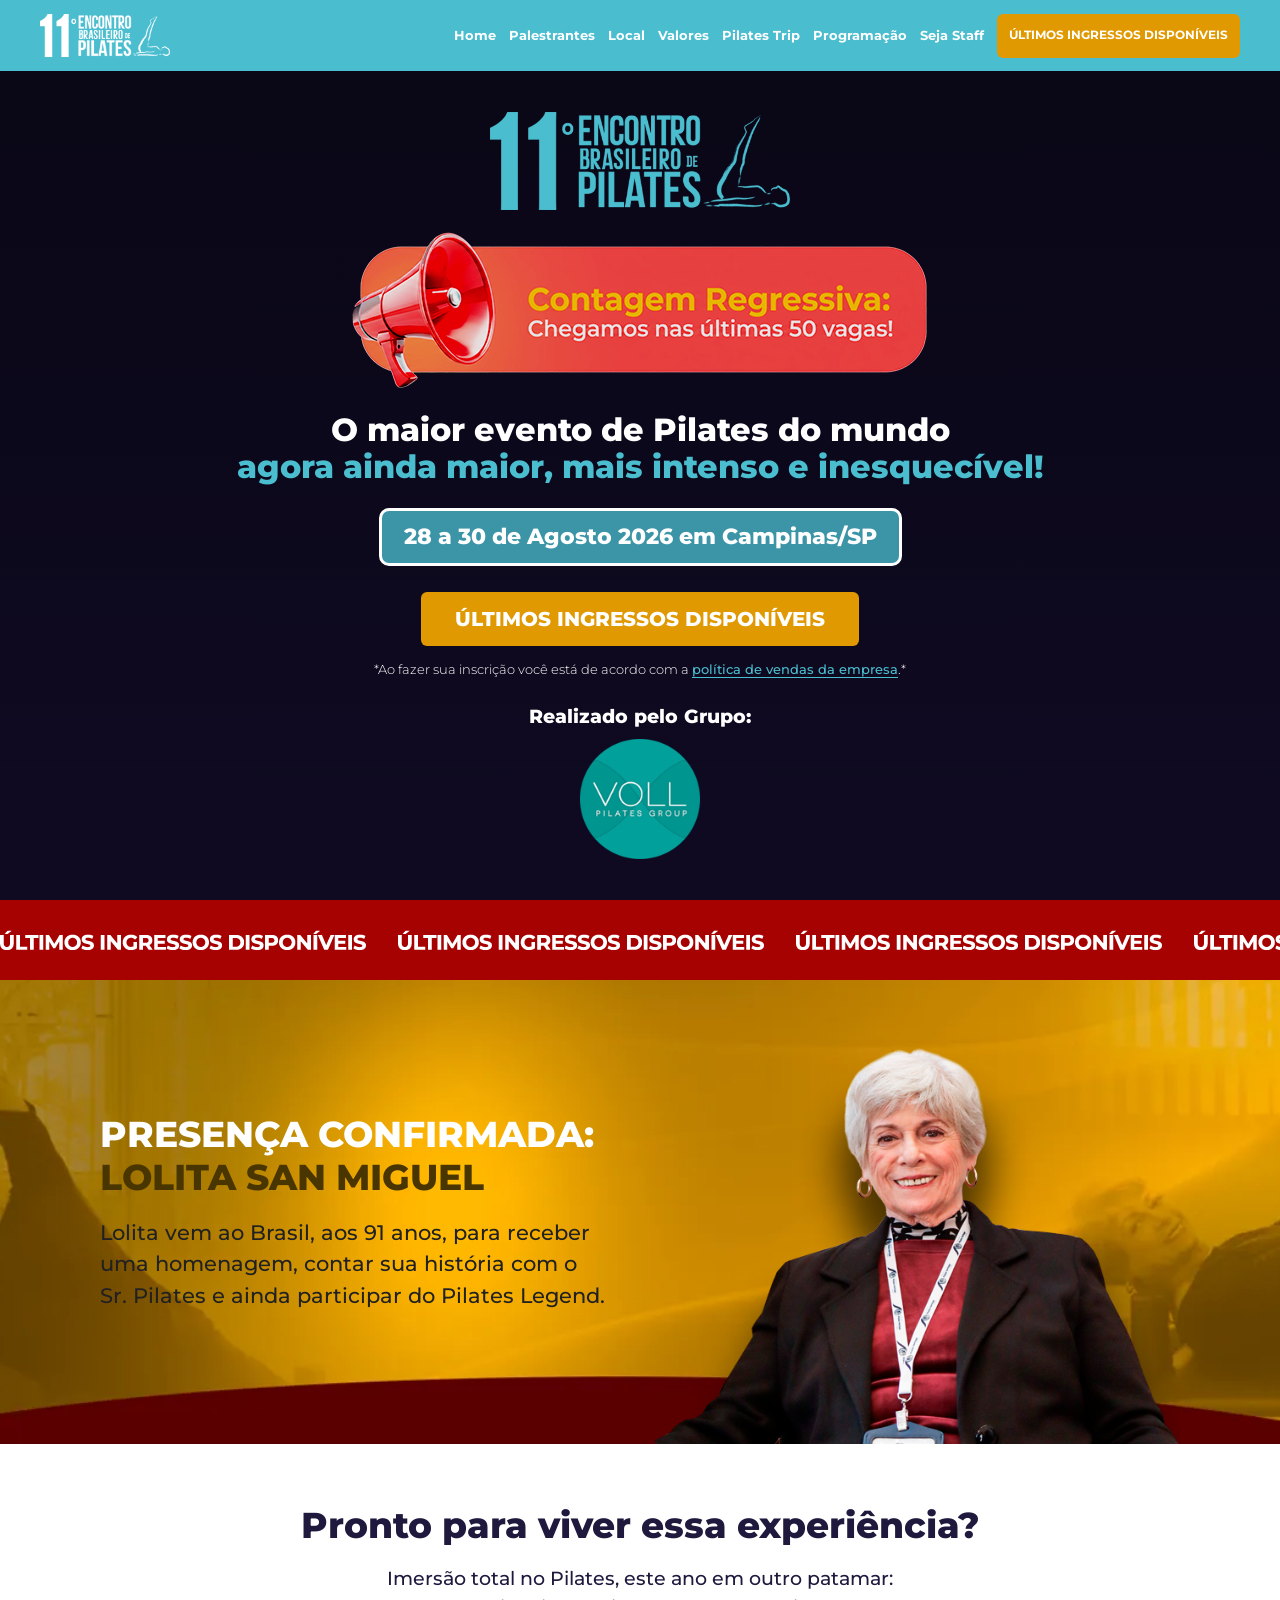
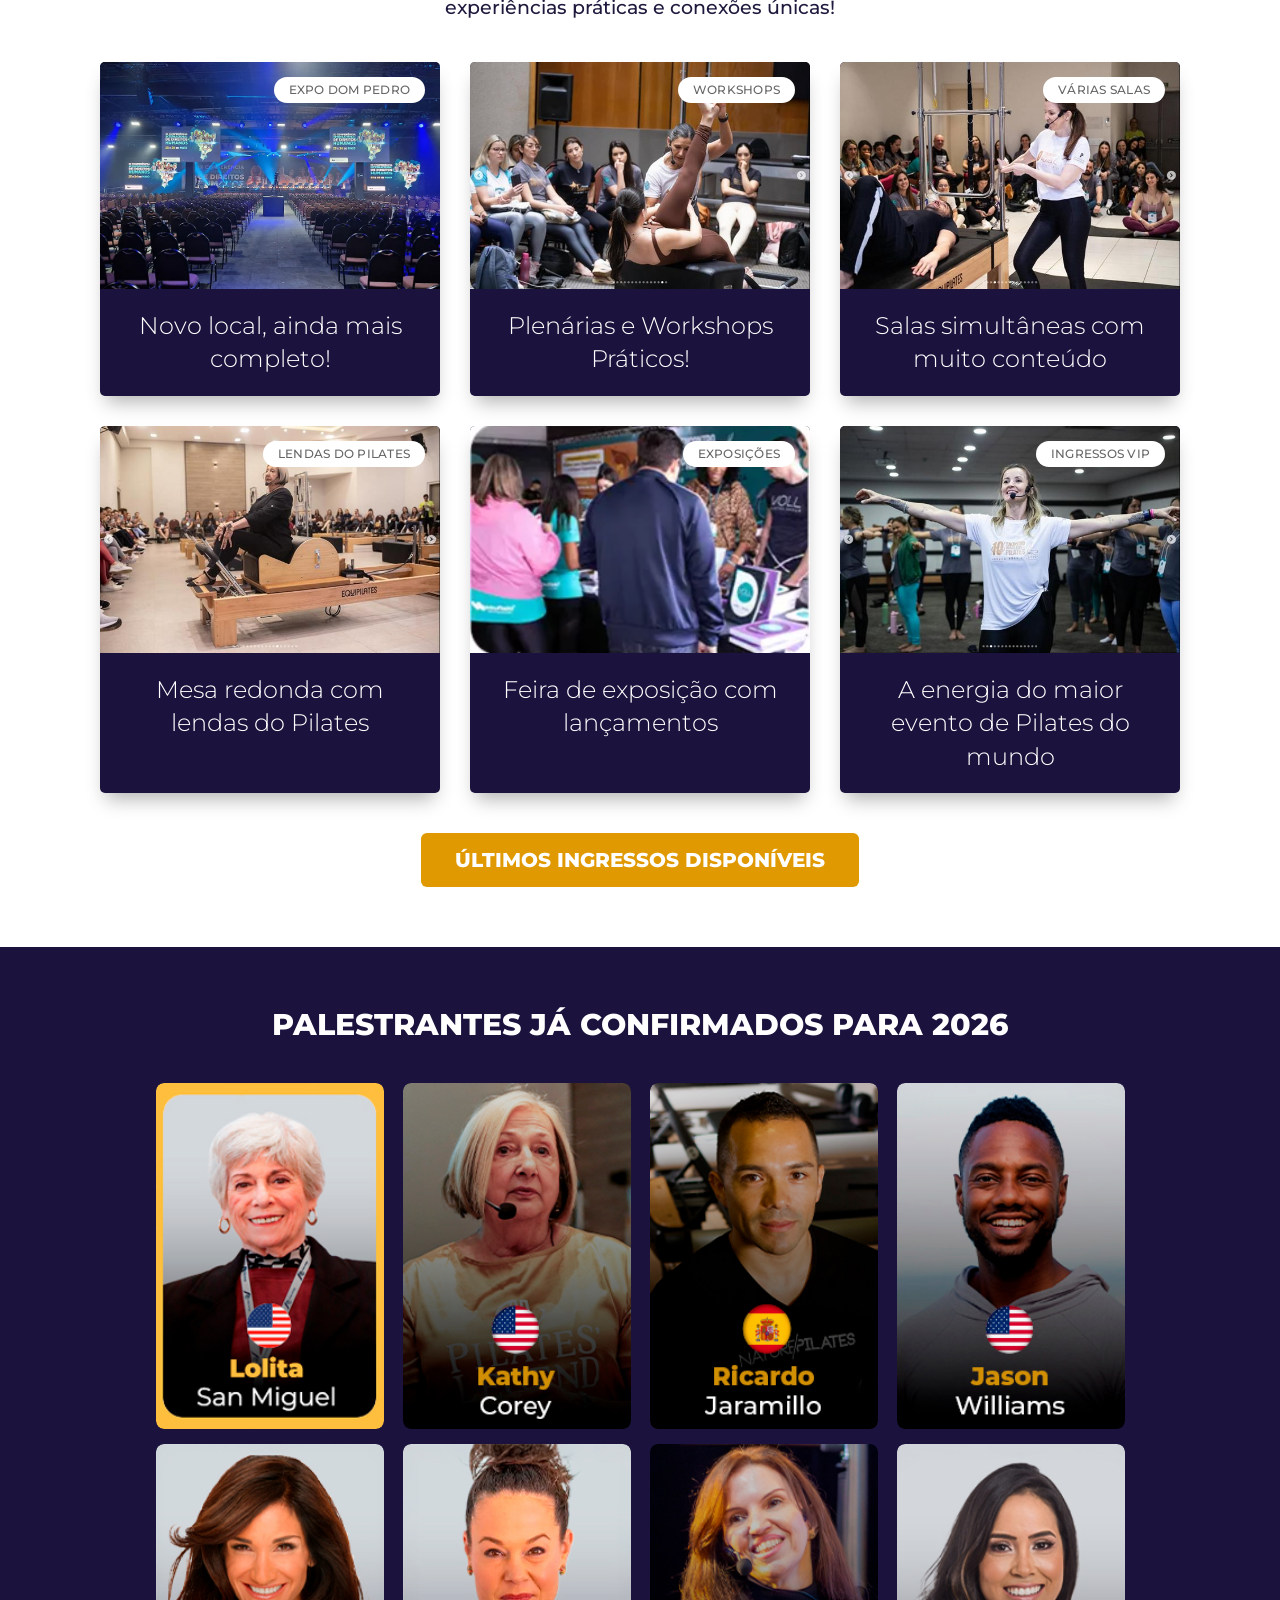
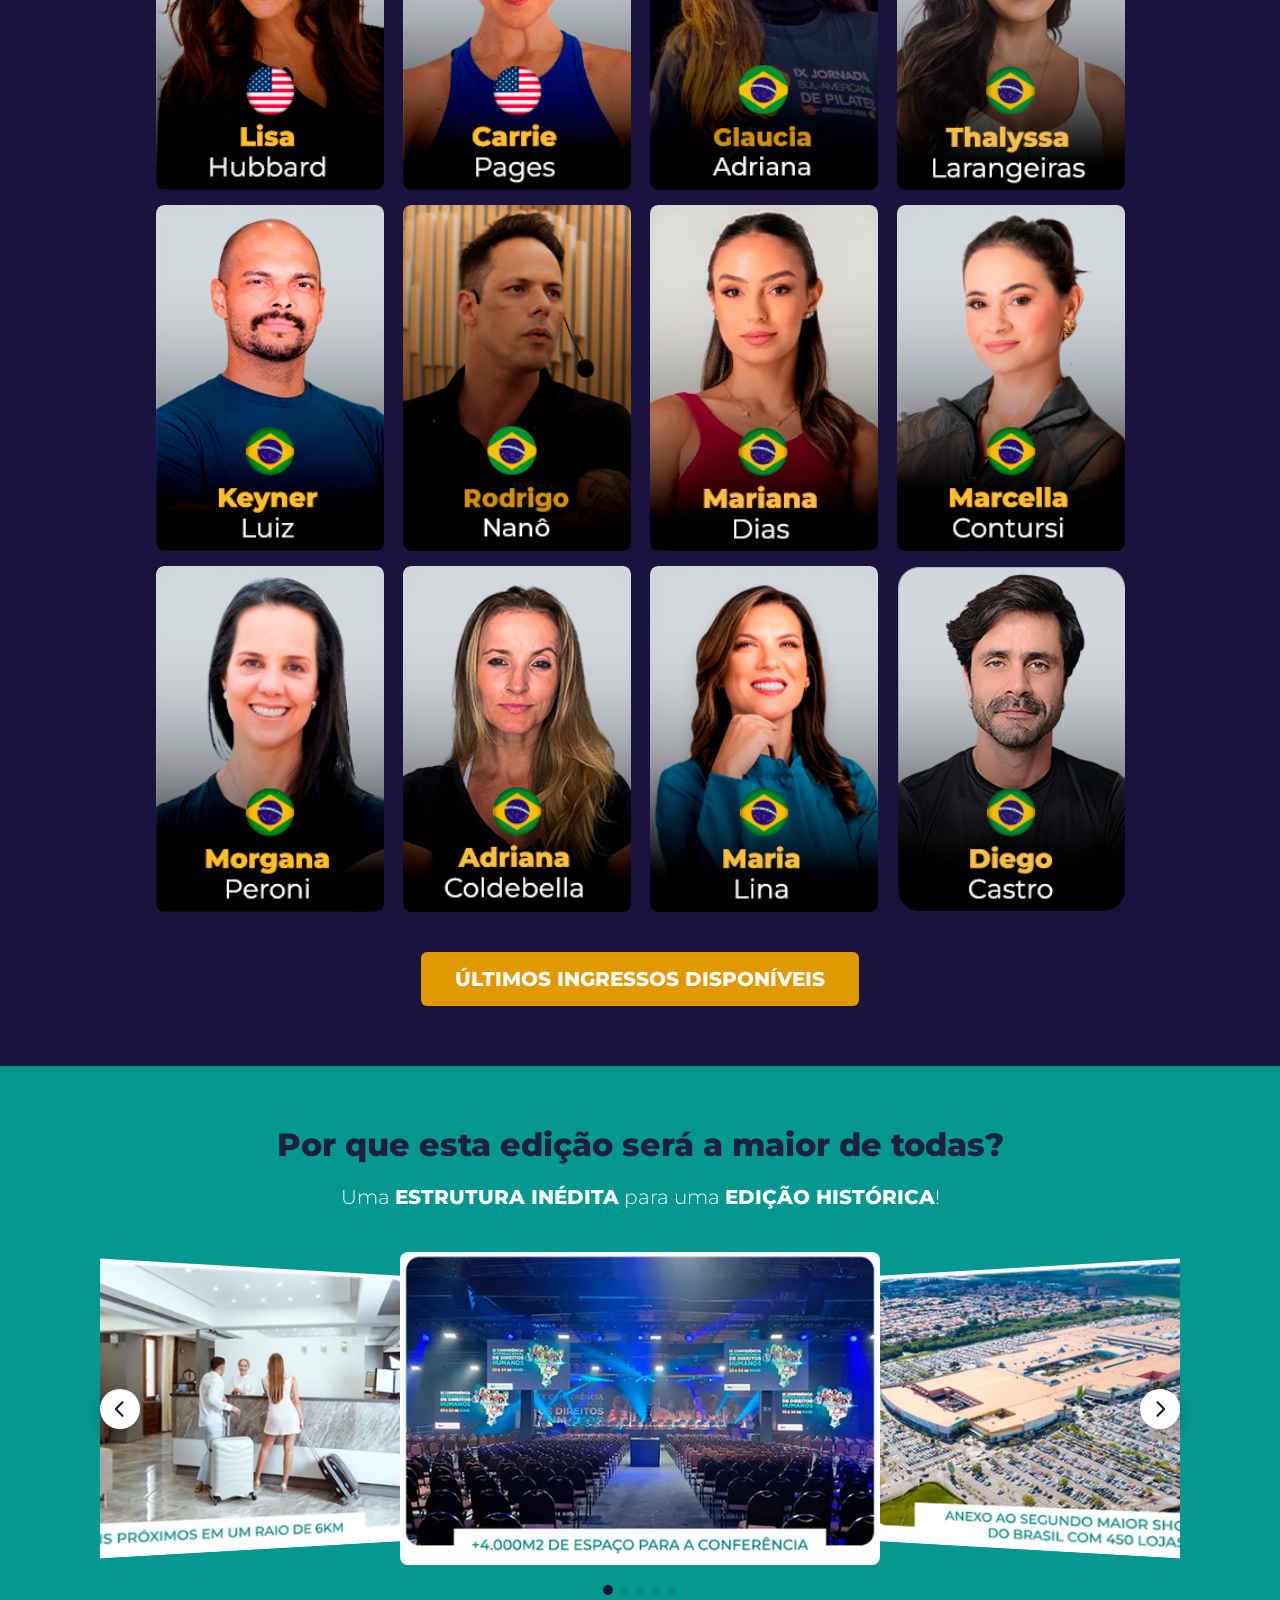
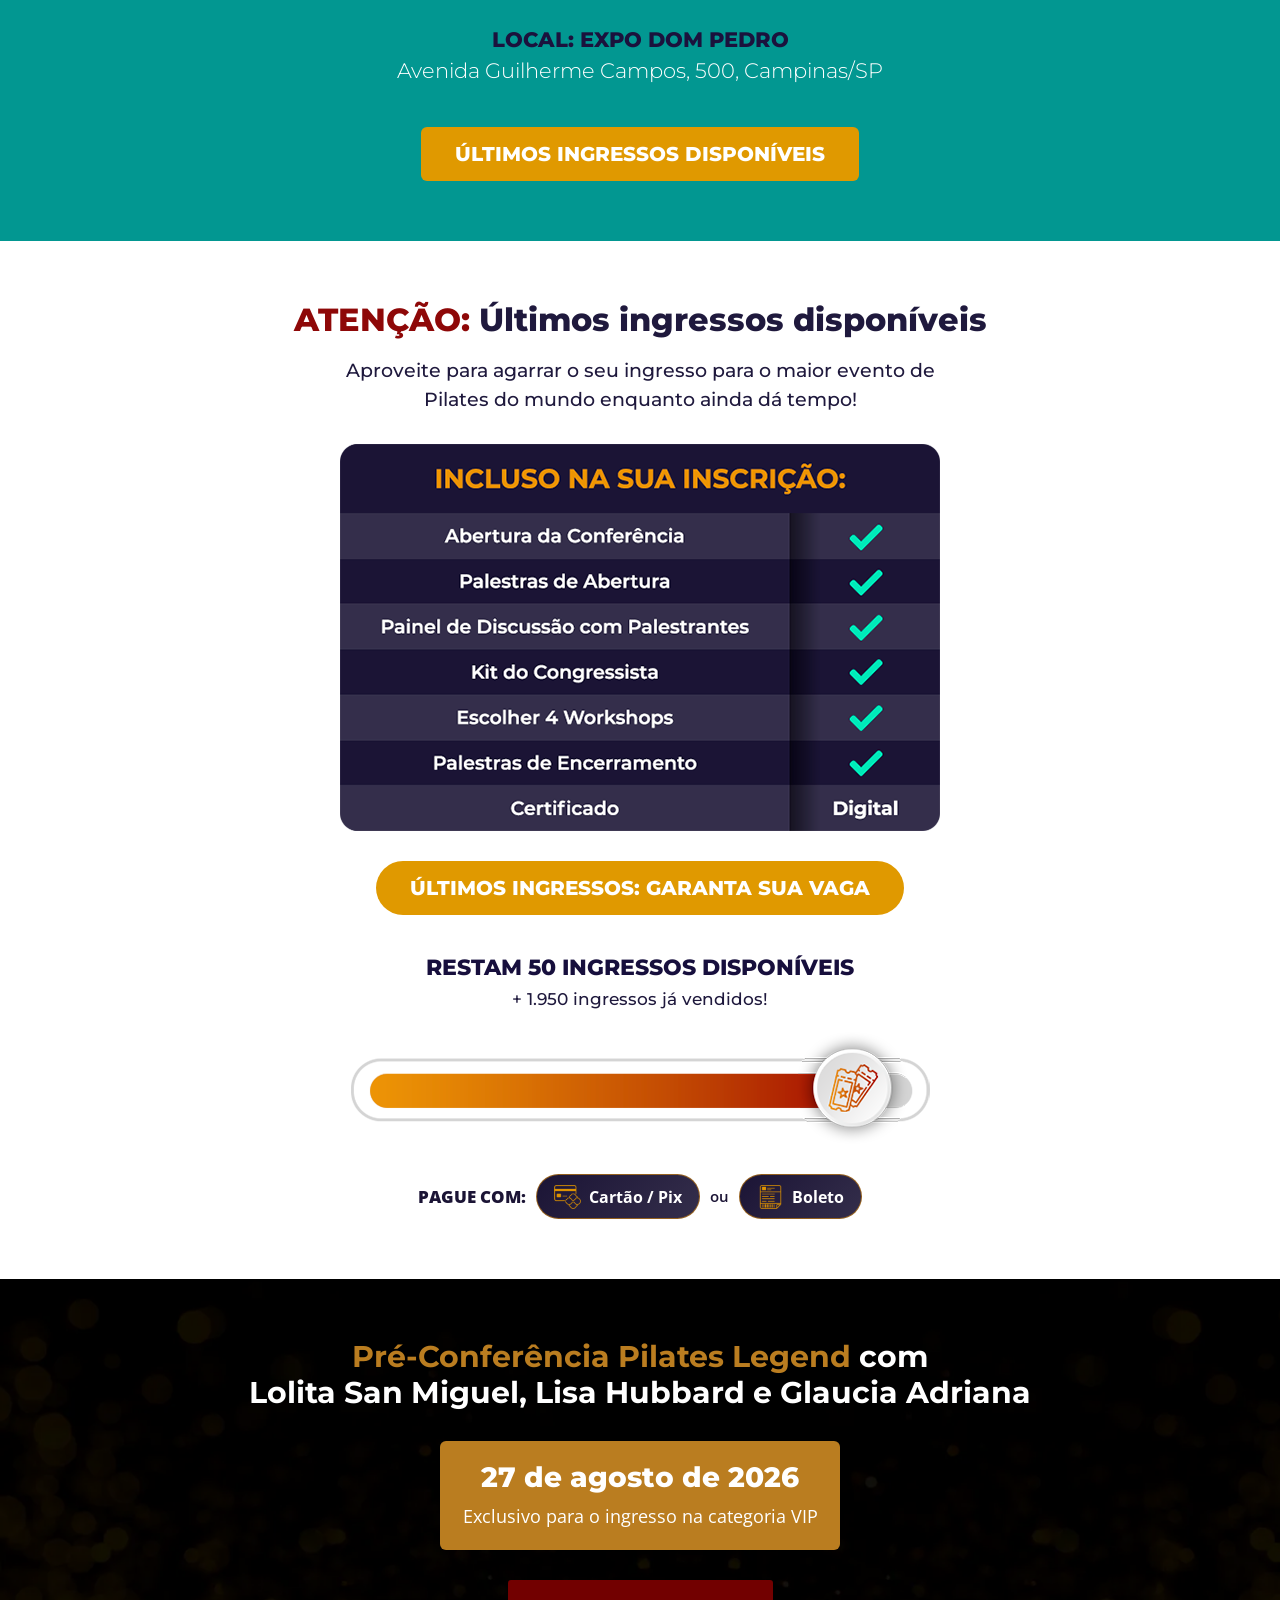
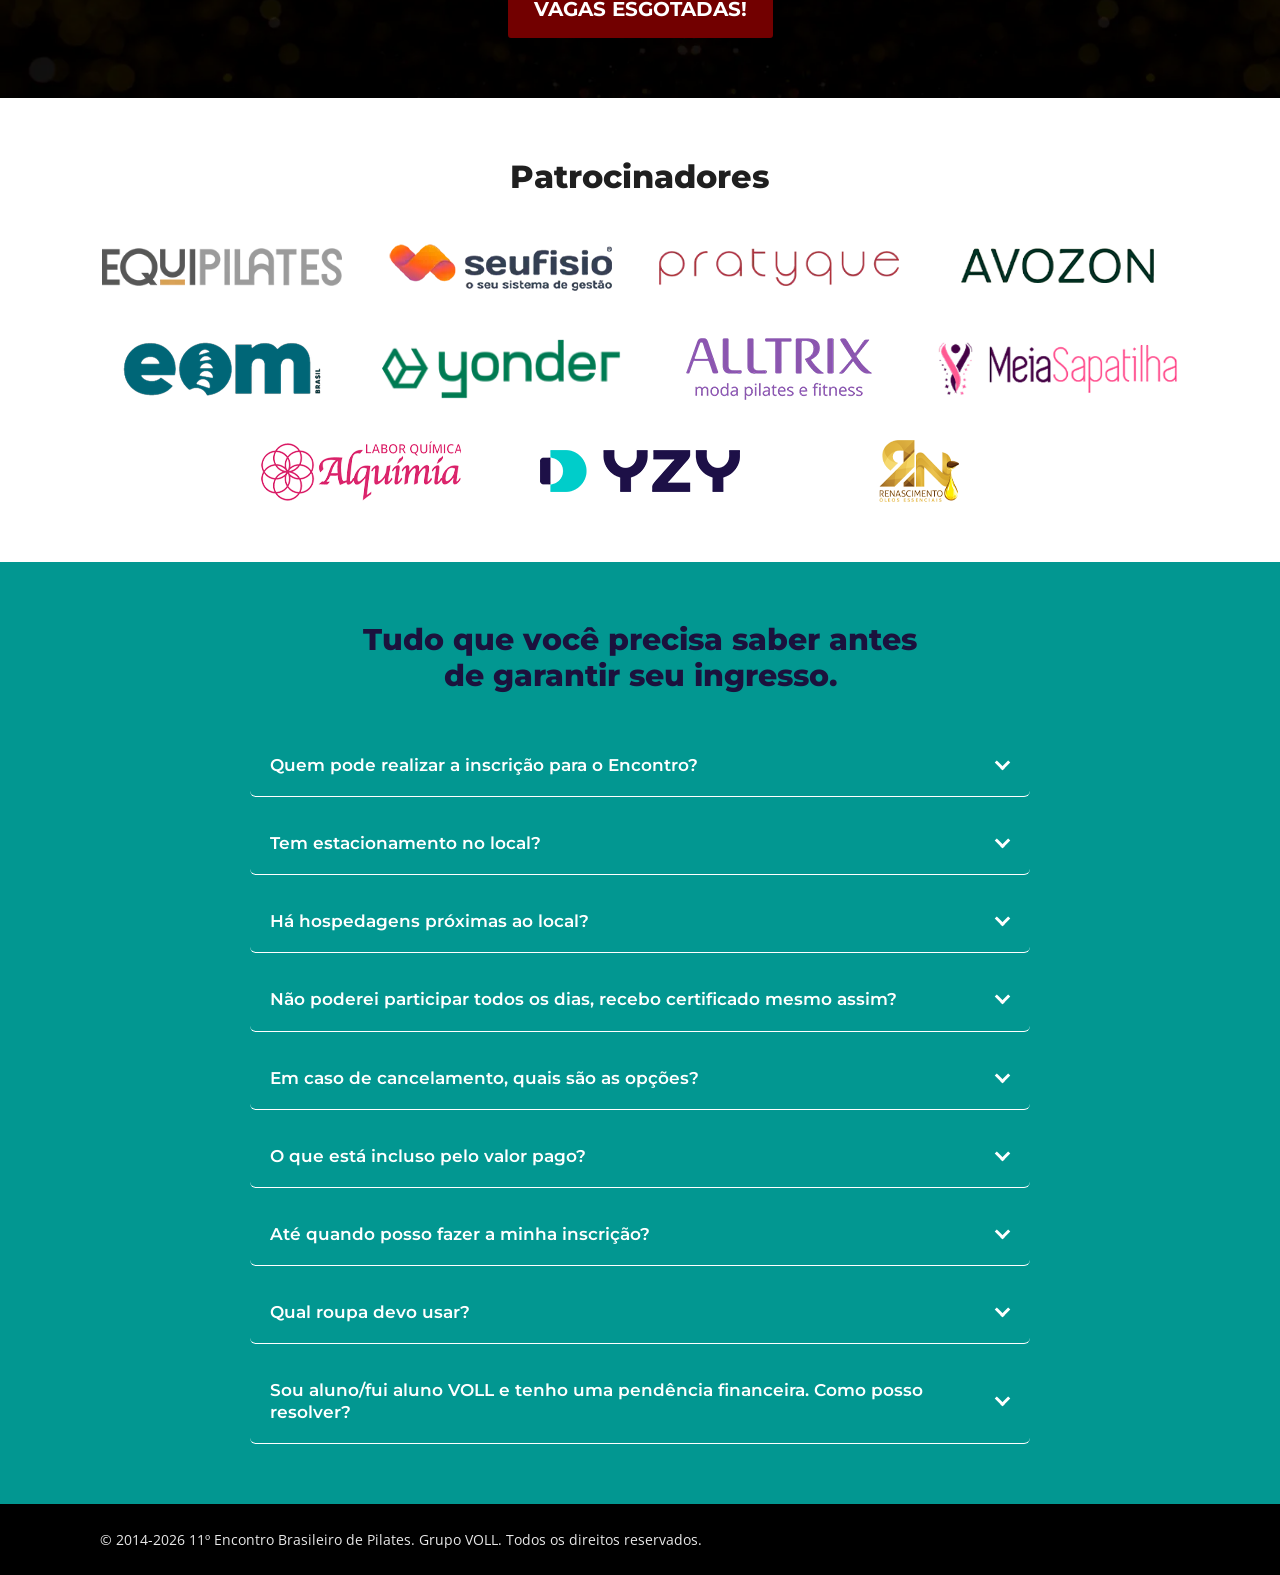
==== commit 04df9fc2: "feat: add visual alignment CSS for improved layout consistency across pages" ====
--- a/index.html
+++ b/index.html
@@ -29,7 +29,19 @@
     <link rel="preconnect" href="https://fonts.gstatic.com" crossorigin>
     <link rel="preload" href="https://fonts.googleapis.com/css2?family=Montserrat:wght@400;500;600;700;800&family=Open+Sans:wght@600;700;800&display=swap" as="style" onload="this.onload=null;this.rel='stylesheet'">
     <noscript><link href="https://fonts.googleapis.com/css2?family=Montserrat:wght@400;500;600;700;800&family=Open+Sans:wght@600;700;800&display=swap" rel="stylesheet"></noscript>
-    <link rel="stylesheet" href="assets/css/styles.min.css">
+    <style>
+      @media (max-width:767px){:root{--color-purple:#1b123d;--color-white:#fff}*,*::before,*::after{box-sizing:border-box}body{margin:0}img{display:block;max-width:100%;height:auto}button{font:inherit;cursor:pointer}.popup{position:fixed;inset:0;z-index:9998;display:flex;align-items:center;justify-content:center;padding:20px;background:rgba(0,0,0,.72)}.popup[hidden]{display:none}.popup__box{position:relative;width:100%;max-width:450px}.popup__image{width:100%;height:auto}.popup__close{position:absolute;top:-14px;right:-14px;z-index:1;display:flex;align-items:center;justify-content:center;width:40px;height:40px;padding:0;border:0;border-radius:50%;color:var(--color-purple);background:var(--color-white);box-shadow:0 4px 14px rgba(0,0,0,.35);font-size:26px;line-height:1}.popup__close:hover,.popup__close:focus-visible{color:var(--color-white);background:var(--color-purple)}}
+    </style>
+    <style>
+      @media (max-width:767px){.site-main>#palestrantes{display:none}.patrocinadores-grid .patrocinador{flex-basis:100%}}
+    </style>
+    <link rel="stylesheet" href="assets/css/styles.min.css?v=20260806-4" media="(min-width: 768px)">
+    <link rel="preload" href="assets/css/styles.min.css?v=20260806-4" as="style" media="(max-width: 767px)" onload="this.onload=null;this.media='all';this.rel='stylesheet'">
+    <noscript>
+      <link rel="stylesheet" href="assets/css/styles.min.css?v=20260806-4">
+      <style>body{overflow:auto!important}#popup-lancamento{display:none!important}</style>
+    </noscript>
+    <link rel="stylesheet" href="assets/css/visual-alignment.css?v=20260806-1">
 
     <script type="application/ld+json">
       {
@@ -529,13 +541,6 @@
           <h2 id="faq-title" class="faq-section__title">Tudo que você precisa saber antes de garantir seu ingresso.</h2>
 
           <details class="faq-item">
-            <summary class="faq-item__question">Depois do pagamento, como escolho meus workshops?</summary>
-            <div class="faq-item__answer">
-              <p>Após escolher o tipo de ingresso e preencher seus dados, você será redirecionado para o PagSeguro para concluir a compra do seu ingresso. Assim que finalizar o pagamento, aguarde na página por até 01 minuto e você será redirecionado automaticamente para a página de escolha dos workshops.</p>
-            </div>
-          </details>
-
-          <details class="faq-item">
             <summary class="faq-item__question">Quem pode realizar a inscrição para o Encontro?</summary>
             <div class="faq-item__answer">
               <p>Profissionais que trabalham com Pilates, Estudantes ou profissionais de Fisioterapia, Educação Física, Terapia Ocupacional, Dança (formação superior) ou Quiropraxia (formação superior).</p>
@@ -554,21 +559,6 @@
             <div class="faq-item__answer">
               <p>Com certeza. Campinas conta com uma extensa rede hoteleira, oferecendo mais de 50 opções de hotéis e acomodações, capazes de atender aos mais diversos perfis, desde quem busca luxo e sofisticação até aqueles que priorizam conforto e praticidade.</p>
               <p>O Expo D. Pedro está estrategicamente localizado, a apenas 5 a 15 minutos das principais opções de hospedagem, proporcionando facilidade de deslocamento e conforto para os participantes de eventos. Alguns exemplos são o Matiz Barão Geraldo Express Hotel, Vitória Express, Melia Hotel e Vitória Hotel.</p>
-            </div>
-          </details>
-
-          <details class="faq-item">
-            <summary class="faq-item__question">Qual a duração de cada workshop?</summary>
-            <div class="faq-item__answer">
-              <p>Cada workshop tem aproximadamente 2 horas de duração e muito conhecimento.</p>
-            </div>
-          </details>
-
-          <details class="faq-item">
-            <summary class="faq-item__question">Como faço para escolher os workshop?</summary>
-            <div class="faq-item__answer">
-              <p>Você terá acesso a todas temáticas que serão ministradas no evento e poderá escolher 4 workshops de acordo com os horários e temas do seu interesse.<br>Aconselhamos escolher os workshops assim que realizar o pagamento e houver a liberação no sistema, pois as vagas são limitadas e podem se esgotar.</p>
-              <p>OBS: o prazo máximo para escolher é até 40 dias antes do evento.</p>
             </div>
           </details>
 
@@ -627,23 +617,6 @@
         <div class="site-footer__text">© 2014-2026 11º Encontro Brasileiro de Pilates. Grupo VOLL. Todos os direitos reservados.</div>
       </div>
     </footer>
-
-    <div class="popup" id="popup-lancamento" role="dialog" aria-modal="true" aria-label="Contagem regressiva: últimas 50 vagas disponíveis" hidden>
-      <div class="popup__box">
-        <button class="popup__close" type="button" aria-label="Fechar aviso">&times;</button>
-
-        <a class="popup__link" href="#ingressos">
-          <img
-            class="popup__image"
-            src="assets/images/exit_popup_contagem_regressiva.webp"
-            alt="Contagem regressiva: últimas 50 vagas disponíveis"
-            width="600"
-            height="600"
-            fetchpriority="high"
-          >
-        </a>
-      </div>
-    </div>
 
     <div class="form-modal" id="modal-inscricao" role="dialog" aria-modal="true" aria-labelledby="modal-inscricao-title" hidden>
       <div class="form-modal__box">
@@ -711,6 +684,6 @@
       </div>
     </div>
 
-    <script src="assets/js/main.min.js?v=20260806-1" defer></script>
+    <script src="assets/js/main.min.js?v=20260806-2" defer></script>
   </body>
 </html>
--- a/assets/css/styles.min.css
+++ b/assets/css/styles.min.css
@@ -1 +1 @@
-:root{--color-cyan:#4abdcf;--color-purple:#1b123d;--color-yellow:#e09900;--color-red:#a70202;--color-green:#029791;--color-white:#fff;--color-black:#111;--font-primary:"Montserrat", Arial, sans-serif;--container-max:1080px;--section-padding:60px;--mobile-gutter:30px}*,:before,:after{box-sizing:border-box}html{scroll-behavior:smooth;-webkit-text-size-adjust:100%;text-size-adjust:100%;min-height:100%}body{min-height:100vh;font-family:var(--font-primary);color:var(--color-purple);background:var(--color-white);text-rendering:optimizelegibility;-webkit-font-smoothing:antialiased;margin:0;font-size:19px;line-height:1.5}img,picture,svg,video,canvas{max-width:100%;display:block}img,video{height:auto}button,input,textarea,select{font:inherit}button{cursor:pointer}a{color:inherit;text-underline-offset:.2em;text-decoration-thickness:.08em}h1,h2,h3,h4,h5,h6,p{margin-block:0}ul,ol{margin-block:0;padding-inline-start:1.25em}:focus-visible{outline:3px solid var(--color-cyan);outline-offset:4px}.skip-link{z-index:1000;color:var(--color-white);background:var(--color-purple);border-radius:6px;padding:10px 14px;font-size:16px;font-weight:700;text-decoration:none;transition:transform .16s;position:fixed;top:12px;left:12px;transform:translateY(-150%)}.skip-link:focus{transform:translateY(0)}.visually-hidden{clip-path:inset(50%);white-space:nowrap;border:0;width:1px;height:1px;margin:-1px;padding:0;position:absolute;overflow:hidden}.site-header{z-index:100;background:var(--color-cyan);position:sticky;top:0}section[id]{scroll-margin-top:90px}.site-header__row{justify-content:space-between;align-items:center;min-height:86px;padding-block:10px;display:flex}.site-header__brand{flex:none;align-items:center;display:inline-flex}.site-header__logo{width:152px;height:auto}.site-header__toggle{width:46px;height:46px;color:var(--color-white);background:0 0;border:0;border-radius:6px;flex:0 0 46px;justify-content:center;align-items:center;margin-left:18px;padding:0;display:inline-flex;position:relative}.site-header__toggle-line{background:currentColor;border-radius:999px;width:26px;height:3px;transition:transform .18s,opacity .18s;position:absolute}.site-header__toggle-line:first-child{transform:translateY(-8px)}.site-header__toggle-line:nth-child(3){transform:translateY(8px)}.site-header.is-menu-open .site-header__toggle-line:first-child{transform:rotate(45deg)}.site-header.is-menu-open .site-header__toggle-line:nth-child(2){opacity:0}.site-header.is-menu-open .site-header__toggle-line:nth-child(3){transform:rotate(-45deg)}.site-nav{visibility:hidden;background:var(--color-cyan);max-height:0;transition:max-height .24s,visibility .24s;position:absolute;top:100%;left:0;right:0;overflow:hidden;box-shadow:0 18px 30px #1b123d29}.site-header.is-menu-open .site-nav{visibility:visible;max-height:calc(100vh - 86px);overflow:hidden}.site-nav__list{width:100%;max-width:var(--container-max);padding:14px var(--mobile-gutter) 26px;flex-direction:column;gap:4px;margin-inline:auto;list-style:none;display:flex}.site-nav__link{min-height:44px;color:var(--color-white);align-items:center;font-size:15px;font-weight:700;line-height:1.2;text-decoration:none;transition:color .18s;display:flex}.site-nav__link:hover,.site-nav__link:focus-visible{color:var(--color-purple)}.site-nav__link--featured{min-height:48px;color:var(--color-white);background:var(--color-yellow);text-align:center;border-radius:6px;justify-content:center;margin-top:8px;padding:12px 18px;font-size:14px;animation:1.8s ease-in-out infinite cta-zoom}.site-nav__link--featured:hover,.site-nav__link--featured:focus-visible{color:var(--color-white);background:#c98500}.site-main{min-height:100vh}.hero-section{min-height:calc(100svh - 86px);color:var(--color-white);background:var(--color-purple);isolation:isolate;align-items:center;padding-block:40px;display:flex;position:relative;overflow:hidden}.hero-section:before{content:"";z-index:-1;background:linear-gradient(#000000a3,#00000070);position:absolute;inset:0}.hero-section__video{z-index:-2;object-fit:cover;object-position:center;width:100%;height:100%;position:absolute;inset:0}.hero-section__row{z-index:1;text-align:center;flex-direction:column;align-items:center;display:flex;position:relative}.hero-section__logo{width:min(240px,78vw);height:auto;margin-bottom:15px}.hero-section__alert{width:min(520px,100%);height:auto;margin-bottom:10px}.hero-section__title{max-width:920px;color:var(--color-white);font-size:32px;font-weight:800;line-height:1.15}.hero-section__title span{color:var(--color-cyan);display:block}.hero-section__date{border:3px solid var(--color-white);width:fit-content;max-width:100%;color:var(--color-white);background:#4abdcfc7;border-radius:10px;margin-top:22px;padding:12px 16px;font-size:22px;font-weight:800;line-height:1.2}.hero-section__cta{margin-top:26px}.hero-section__policy{max-width:720px;color:var(--color-white);margin-top:14px;font-size:12px;font-weight:300;line-height:1.4}.hero-section__policy a{color:var(--color-cyan);font-weight:500}.hero-section__group-text{color:var(--color-white);margin-top:28px;font-size:16px;font-weight:800;line-height:1.2}.hero-section__group-logo{width:min(120px,100%);height:auto;margin-top:10px}.ticker-section{background:var(--color-red);padding-block:30px}.ticker{overflow:hidden}.ticker__track{width:max-content;animation:28s linear infinite ticker-scroll;display:flex}.ticker__item{flex-shrink:0;width:auto;margin-right:32px}@keyframes ticker-scroll{0%{transform:translate(0)}to{transform:translate(-50%)}}.lolita-section{background-color:var(--color-yellow);background-image:url(../images/background_section_lolita_confirmada2.webp);background-position:50% 100%;background-repeat:no-repeat;background-size:cover;padding-block:60px 0}.lolita-section__row{text-align:center;flex-direction:column;align-items:center;gap:20px;display:flex}.lolita-section__title{color:var(--color-white);font-size:36px;font-weight:800;line-height:1.2}.lolita-section__title span{color:#493500;display:block}.lolita-section__text{color:#212121;margin-top:18px;font-size:21px;font-weight:500;line-height:1.5}.lolita-section__image{width:100%;max-width:620px;height:auto}.experiencia-section{padding-block:var(--section-padding);background:var(--color-white)}.experiencia-section__row{text-align:center}.experiencia-section__title{color:#1f193d;font-size:36px;font-weight:800;line-height:1.2}.experiencia-section__text{color:#1f193d;margin-top:18px;font-size:19px;font-weight:500;line-height:1.5}.cards-grid{gap:30px;margin-top:40px;padding-inline-start:0;list-style:none;display:grid}.card{background:var(--color-purple);border-radius:5px;overflow:hidden;box-shadow:0 12px 18px -6px #0000004d}.card__media{margin:0;position:relative}.card__image{aspect-ratio:3/2;object-fit:cover;width:100%;display:block}.card__badge{color:#666;background:var(--color-white);text-transform:uppercase;letter-spacing:.02em;border-radius:50px;padding:7px 15px;font-size:12px;font-weight:500;line-height:1;position:absolute;top:15px;right:15px}.card__title{color:var(--color-white);text-align:center;padding:20px;font-size:24px;font-weight:300;line-height:1.4}.experiencia-section__cta,.palestrantes-section__cta,.local-section__cta{margin-top:40px}.ingressos-section{padding-block:var(--section-padding);background:var(--color-white)}.ingressos-section__row{text-align:center}.ingressos-section__title{color:#1f193d;font-size:32px;font-weight:800;line-height:1.2}.ingressos-section__title span{color:#8e0808}.ingressos-section__text{color:#1f193d;margin-top:18px;font-size:19px;font-weight:500;line-height:1.5}.ingressos-section__incluso{margin-top:30px;width:100%;max-width:600px;height:auto;margin-inline:auto}.cta-button.ingressos-section__cta{border-radius:38px;margin-top:30px}.ingressos-section__restam{color:#170f3d;margin-top:40px;padding-bottom:5px;font-size:22px;font-weight:800;line-height:1.2}.ingressos-section__vendidos{color:#1f193d;font-size:17px;font-weight:500;line-height:1.5}.ingressos-section__termometro{margin-top:20px;width:100%;max-width:579px;height:auto;margin-inline:auto}.formas-pagamento{font-family:"Open Sans", var(--font-primary);flex-wrap:wrap;justify-content:center;align-items:center;gap:8px;margin-top:30px;display:flex}.formas-pagamento__titulo{color:#1b1435;text-transform:uppercase;width:100%;margin-bottom:3px;font-size:15px;font-weight:800;line-height:1}.formas-pagamento__separador{color:#1b1435;font-size:13px;font-weight:600}.tag-pagamento{min-height:38px;color:var(--color-white);white-space:nowrap;background:linear-gradient(135deg,#1b1435 0%,#342e4b 100%);border:1px solid #ed94048c;border-radius:999px;justify-content:center;align-items:center;gap:8px;padding:7px 13px;font-size:14px;font-weight:700;line-height:1;display:inline-flex}.icone-pagamento{object-fit:contain;filter:brightness(0)saturate()invert(69%)sepia(17%)saturate(2053%)hue-rotate(358deg)brightness(84%)contrast(110%);flex-shrink:0;width:23px;height:23px}.legend-section{padding-block:var(--section-padding);color:var(--color-white);background-color:var(--color-black);isolation:isolate;background-image:url(../images/background_video_2023.webp);background-position:50%;background-repeat:no-repeat;background-size:cover;position:relative}.legend-section:before{content:"";z-index:-1;background:#0000008c;position:absolute;inset:0}.legend-section__row{text-align:center;flex-direction:column;align-items:center;display:flex}.legend-section__title{color:var(--color-white);font-size:25px;font-weight:700;line-height:1.2}.legend-section__title span{color:#ba7d20}.legend-section__card{background:#ba7d20;border-radius:6px;width:100%;max-width:400px;margin-top:30px;padding:20px}.legend-section__date{color:var(--color-white);font-size:28px;font-weight:800;line-height:1.2}.legend-section__note{color:var(--color-white);font-family:"Open Sans", var(--font-primary);margin-top:8px;font-size:18px;font-weight:400;line-height:1.5}.legend-section__badge{max-width:100%;color:var(--color-white);background:#720000;border:2px solid #720000;border-radius:3px;justify-content:center;align-items:center;margin-top:30px;padding:15px 24px;font-size:20px;font-weight:700;line-height:1.2;display:inline-flex}.patrocinadores-section{padding-block:var(--section-padding);background:var(--color-white)}.patrocinadores-section__row{text-align:center}.patrocinadores-section__title{color:#1f1f1f;font-size:32px;font-weight:800;line-height:1.2}.patrocinadores-grid{flex-wrap:wrap;justify-content:center;align-items:center;gap:30px 35px;margin-top:40px;padding-inline-start:0;list-style:none;display:flex}.patrocinador{flex:0 0 calc(50% - 17.5px);justify-content:center;align-items:center;display:flex}.patrocinador__link{justify-content:center;align-items:center;display:inline-flex}.patrocinador__logo{width:100%;max-width:240px;height:auto}.faq-section{padding-block:var(--section-padding);background:var(--color-green)}.faq-section__title{color:var(--color-purple);text-align:center;font-size:30px;font-weight:800;line-height:1.2}.faq-item{border-bottom:1px solid var(--color-white);background:0 0;border-radius:6px;margin-top:15px}.faq-item:first-of-type{background:var(--color-yellow);border-bottom:0;margin-top:40px}.faq-item__question{color:var(--color-white);cursor:pointer;padding:20px 50px 20px 20px;font-size:17px;font-weight:600;line-height:1.3;list-style:none;position:relative}.faq-item__question::-webkit-details-marker{display:none}.faq-item__question:after{content:"";border-bottom:3px solid;border-right:3px solid;width:11px;height:11px;margin-top:-8px;transition:transform .2s;position:absolute;top:50%;right:22px;transform:rotate(45deg)}.faq-item[open] .faq-item__question:after{margin-top:-3px;transform:rotate(225deg)}.faq-item__answer{color:var(--color-white);padding-inline:20px;font-size:15px;font-weight:400;line-height:1.4;transition:height .32s;overflow:hidden}.faq-item__answer>:last-child{margin-bottom:20px}.faq-item__answer p+p{margin-top:12px}.faq-item__answer a{color:var(--color-white);font-weight:700}.site-footer{background:#000;padding-block:25px 15px;display:flow-root}.site-footer__text{float:left;color:#e8e8e8;font-family:"Open Sans", var(--font-primary);text-align:left;padding-bottom:10px;font-size:14px;line-height:1.5}.popup{z-index:9998;background:#000000b8;justify-content:center;align-items:center;padding:20px;display:flex;position:fixed;inset:0}.popup[hidden]{display:none}.popup__box{width:100%;max-width:450px;position:relative}.popup__image{width:100%;height:auto}.popup__close{z-index:1;width:40px;height:40px;color:var(--color-purple);background:var(--color-white);border:0;border-radius:50%;justify-content:center;align-items:center;padding:0;font-size:26px;line-height:1;display:flex;position:absolute;top:-14px;right:-14px;box-shadow:0 4px 14px #00000059}.popup__close:hover,.popup__close:focus-visible{color:var(--color-white);background:var(--color-purple)}.form-modal{z-index:9999;background:#000000b8;justify-content:center;align-items:center;padding:20px;display:flex;position:fixed;inset:0;overflow-y:auto}.form-modal[hidden]{display:none}.form-modal__box{background:var(--color-white);border-radius:10px;width:100%;max-width:480px;margin:auto;padding:40px 26px 30px;position:relative}.form-modal__close{width:36px;height:36px;color:var(--color-purple);background:0 0;border:0;border-radius:50%;justify-content:center;align-items:center;padding:0;font-size:26px;line-height:1;display:flex;position:absolute;top:12px;right:12px}.form-modal__close:hover,.form-modal__close:focus-visible{color:var(--color-white);background:var(--color-purple)}.form-modal__title{color:var(--color-purple);text-align:center;font-size:20px;font-weight:800;line-height:1.3}.form-modal__title span{margin-top:6px;font-size:16px;font-weight:500;display:block}.form-modal__form{margin-top:24px}.form-modal__field+.form-modal__field{margin-top:14px}.form-modal__label{color:var(--color-purple);margin-bottom:5px;font-size:14px;font-weight:600;display:block}.form-modal__input{width:100%;min-height:48px;color:var(--color-purple);background:var(--color-white);border:1px solid #cfccda;border-radius:6px;padding:12px 14px;font-size:16px}.form-modal__input:focus-visible{outline:2px solid var(--color-cyan);outline-offset:1px;border-color:var(--color-cyan)}.form-modal__submit{width:100%;margin-top:22px;font-size:16px}.form-modal__note{color:#8a8698;text-align:center;margin-top:14px;font-size:13px;line-height:1.4}.speaker-modal{z-index:9999;background:#000000b8;justify-content:center;align-items:center;padding:20px;display:flex;position:fixed;inset:0;overflow-y:auto}.speaker-modal[hidden]{display:none}.speaker-modal__box{background:var(--color-white);border-radius:10px;width:100%;max-width:900px;margin:auto;padding:40px;position:relative}.speaker-modal__close{z-index:3;width:38px;height:38px;color:var(--color-purple);background:0 0;border:0;border-radius:50%;justify-content:center;align-items:center;padding:0;font-size:28px;line-height:1;display:flex;position:absolute;top:12px;right:12px}.speaker-modal__close:hover,.speaker-modal__close:focus-visible{color:var(--color-white);background:var(--color-purple)}.speaker-modal__nav{z-index:3;width:44px;height:44px;color:var(--color-purple);background:var(--color-white);border:0;border-radius:50%;justify-content:center;align-items:center;padding:0;transition:background .18s,color .18s;display:flex;position:absolute;top:50%;transform:translateY(-50%);box-shadow:0 4px 14px #1b123d47}.speaker-modal__nav:hover,.speaker-modal__nav:focus-visible{color:var(--color-white);background:var(--color-purple)}.speaker-modal__nav svg{width:22px;height:22px}.speaker-modal__nav--prev{left:-10px}.speaker-modal__nav--next{right:-10px}.speaker-modal__viewport{overflow:hidden}.speaker-modal__content{flex-direction:column;gap:24px;transition:transform .3s,opacity .3s;display:flex}.speaker-modal__content.is-leaving{opacity:0;transform:translateY(36px)}.speaker-modal__content.is-entering{opacity:0;transition:none;transform:translateY(36px)}.speaker-modal__photo{border-radius:10px;flex-shrink:0;width:200px;max-width:60%;height:auto;margin-inline:auto}.speaker-modal__name{color:var(--color-black);font-size:26px;font-weight:800;line-height:1.2}.speaker-modal__bio{color:#3a3a52;margin-top:16px;font-size:16px;font-weight:400;line-height:1.6}.speaker-modal__bio p+p{margin-top:14px}.speaker-modal__list{margin:0;padding-inline-start:20px}.speaker-modal__list li+li{margin-top:8px}.speaker-modal__bio.is-scrollable{scrollbar-gutter:stable;max-height:min(340px,48vh);padding-right:12px;overflow-y:auto}.speaker-modal__bio.is-scrollable::-webkit-scrollbar{width:8px}.speaker-modal__bio.is-scrollable::-webkit-scrollbar-thumb{background:#1b123d4d;border-radius:999px}@media (width>=768px){.speaker-modal__content{flex-direction:row;align-items:flex-start}.speaker-modal__photo{width:240px;margin-inline:0}.speaker-modal__text{flex:1}.speaker-modal__nav--prev{left:-22px}.speaker-modal__nav--next{right:-22px}}.local-section{padding-block:var(--section-padding);background:var(--color-green)}.local-section__row{text-align:center}.local-section__title{color:#1d1f3c;font-size:32px;font-weight:800;line-height:1.2}.local-section__text{color:var(--color-white);margin-top:18px;font-size:20px;font-weight:300;line-height:1.5}.local-section__text strong{font-weight:800}.local-section__address{color:var(--color-purple);margin-top:30px;font-size:21px;font-weight:800;line-height:1.5}.local-section__address span{color:var(--color-white);font-weight:300}.video-tour-section{padding-block:var(--section-padding);background-color:#fff}.video-tour-section__row{text-align:center}.video-tour-section__title{color:#1d1f3c;font-family:"Montserrat", var(--font-primary);font-size:29px;font-weight:800;line-height:1.3}.video-tour-section__wrapper{aspect-ratio:16/9;border-radius:8px;width:100%;max-width:900px;margin:35px auto 0;position:relative;overflow:hidden;box-shadow:0 10px 30px #0000001f}.video-tour-section__iframe,.video-tour-section__video{object-fit:cover;border:0;width:100%;height:100%;position:absolute;top:0;left:0}.video-tour-section__cta{margin-top:35px}.carousel{--carousel-slide-width:min(480px, 74vw);--carousel-rotate:30deg;--carousel-depth:100px;margin-top:40px;position:relative}.carousel__viewport{height:calc(var(--carousel-slide-width) * 478 / 732);perspective:1200px;position:relative;overflow:hidden}.carousel__track{transform-style:preserve-3d;padding-inline-start:0;list-style:none}.carousel__slide{width:var(--carousel-slide-width);margin-left:calc(var(--carousel-slide-width) / -2);backface-visibility:hidden;will-change:transform;transition:transform .5s;position:absolute;top:0;left:50%}.carousel__image{aspect-ratio:732/478;object-fit:cover;border-radius:8px;width:100%}.carousel__control{top:calc(var(--carousel-slide-width) * 239 / 732);z-index:5;width:40px;height:40px;color:var(--color-purple);background:var(--color-white);border:0;border-radius:50%;justify-content:center;align-items:center;padding:0;transition:background .18s,color .18s;display:flex;position:absolute;transform:translateY(-50%);box-shadow:0 4px 14px #1b123d47}.carousel__control:hover,.carousel__control:focus-visible{color:var(--color-white);background:var(--color-purple)}.carousel__control svg{width:20px;height:20px}.carousel__control--prev{left:0}.carousel__control--next{right:0}.carousel__dots{justify-content:center;gap:8px;margin-top:20px;display:flex}.carousel__dot{background:0 0;border:0;border-radius:50%;width:44px;height:44px;margin:-18px;padding:0;position:relative}.carousel__dot:before{content:"";background:#008a85;border-radius:50%;width:8px;height:8px;transition:background .18s,transform .18s;position:absolute;top:50%;left:50%;transform:translate(-50%,-50%)}.carousel__dot[aria-current=true]:before{background:var(--color-purple);transform:translate(-50%,-50%)scale(1.25)}.palestrantes-section{padding-block:var(--section-padding);background:var(--color-purple)}.palestrantes-section__row{text-align:center}.palestrantes-section__title{color:var(--color-white);font-size:30px;font-weight:800;line-height:1.2}.cards-grid--4{grid-template-columns:repeat(2,1fr)}.speaker-card{border-radius:8px;overflow:hidden}.speaker-card__button{border-radius:inherit;width:100%;color:inherit;text-align:inherit;background:0 0;border:0;padding:0;display:block}.speaker-card__button:focus-visible{outline:3px solid var(--color-cyan);outline-offset:-3px}.speaker-card__photo{aspect-ratio:203/308;object-fit:cover;border-radius:8px;width:100%;transition:transform .4s}.speaker-card__button:hover .speaker-card__photo,.speaker-card__button:focus-visible .speaker-card__photo{transform:scale(1.1)}.speaker-card__name{color:var(--color-white);margin-top:12px;font-size:19px;font-weight:600;line-height:1.4}.vips-section{padding-block:var(--section-padding);background-color:var(--color-green);background-position:50%;background-repeat:no-repeat;background-size:cover}.vips-section__row{text-align:center}.vips-section__title{color:var(--color-white);font-size:30px;font-weight:800;line-height:1.2}.vips-grid{flex-wrap:wrap;justify-content:center;gap:24px 20px;margin-top:40px;padding-inline-start:0;list-style:none;display:flex}.vip-card{flex-direction:column;flex:0 0 calc(50% - 10px);align-items:center;display:flex}.vip-card__photo{width:100%;max-width:168px;height:auto}.vip-card__name{color:var(--color-white);margin-top:12px;font-size:17px;font-weight:600;line-height:1.3}.vips-section__cta{margin-top:40px}.reveal-on-scroll{opacity:0;transition:opacity .6s ease-out,transform .6s ease-out;transition-delay:var(--reveal-delay,0s);will-change:opacity, transform;transform:translateY(28px)}.reveal-on-scroll.is-visible{opacity:1;transform:none}@media (prefers-reduced-motion:reduce){.reveal-on-scroll{opacity:1;transition:none;transform:none}}.experiencias-section{padding-block:var(--section-padding);background:var(--color-purple)}.experiencias-section__row{text-align:center}.experiencias-section__header{max-width:720px;margin-inline:auto}.experiencias-section__title{color:var(--color-white);font-family:"Montserrat", var(--font-primary);font-size:26px;font-weight:800;line-height:1.2}.experiencias-section__subtitle{color:var(--color-white);font-family:"Montserrat", var(--font-primary);margin-top:12px;font-size:17px;font-weight:400;line-height:1.5}.experiencias-lista{flex-direction:column;align-items:center;gap:22px;max-width:520px;margin:36px auto 0;padding:0;list-style:none;display:flex}.experiencia-item{justify-content:center;align-items:center;gap:18px;width:100%;display:flex}.experiencia-item__icon-wrap{flex-shrink:0;justify-content:center;align-items:center;width:62px;height:62px;display:flex}.experiencia-item__icon{object-fit:contain;width:100%;height:100%}.experiencia-item__conteudo{text-align:left;flex:0 300px;min-width:0}.experiencia-item__titulo{color:#72abba;font-family:"Montserrat", var(--font-primary);letter-spacing:.02em;font-size:17px;font-weight:800;line-height:1.2}.experiencia-item__texto{color:var(--color-white);font-family:"Montserrat", var(--font-primary);margin-top:6px;font-size:15px;font-weight:400;line-height:1.5}@media (width>=768px){.experiencias-section__title{font-size:30px}.experiencia-item__icon-wrap{width:72px;height:72px}.experiencia-item__titulo{font-size:18px}}.momentos-section{background:#fff;padding-block:60px}.momentos-section__header{text-align:center;margin-bottom:32px}.momentos-section__title{color:#1f193d;font-family:"Montserrat", var(--font-primary);font-size:26px;font-weight:800;line-height:1.2}.momentos-section__subtitle{color:#1f193d;font-family:"Montserrat", var(--font-primary);margin-top:10px;font-size:17px;font-weight:500;line-height:1.5}.momentos-grid{grid-template-columns:1fr;gap:22px;max-width:760px;margin:0 auto;padding:0;list-style:none;display:grid}.momento-card{color:#fff;background:#1a123b;border-radius:14px;flex-direction:column;display:flex;overflow:hidden}.momento-card__foto{aspect-ratio:336/197;object-fit:cover;width:100%;height:auto;display:block}.momento-card__conteudo{text-align:center;padding:20px 22px 26px}.momento-card__titulo{color:#fff;font-family:"Montserrat", var(--font-primary);letter-spacing:.02em;font-size:20px;font-weight:700;line-height:1.2}.momento-card__texto{color:#fff;font-family:"Montserrat", var(--font-primary);margin-top:10px;font-size:17px;font-weight:400;line-height:1.5}@media (width>=768px){.momentos-section{padding-block:80px}.momentos-section__title{font-size:28px}.momentos-grid{grid-template-columns:repeat(2,1fr);gap:26px}}.networking-section{isolation:isolate;background-color:#1b123d;background-position:bottom;background-repeat:no-repeat;background-size:cover;padding:60px 0 0;position:relative;overflow:hidden}.networking-section__row{text-align:center;flex-direction:column;align-items:center;gap:24px;display:flex}.networking-section__conteudo{max-width:620px;padding-bottom:24px}.networking-section__title{color:#79bccd;font-family:"Montserrat", var(--font-primary);letter-spacing:.01em;font-size:28px;font-weight:800;line-height:1.2}.networking-section__texto{color:#fff;font-family:"Montserrat", var(--font-primary);margin-top:18px;font-size:18px;font-weight:300;line-height:1.55}.networking-section__quote{color:#fff;font-family:"Montserrat", var(--font-primary);margin-top:18px;font-size:18px;font-weight:700;line-height:1.55}.networking-section__foto{justify-content:center;width:100%;display:flex}.networking-section__img{width:min(100%,340px);height:auto;display:block}@media (width>=900px){.networking-section{padding:80px 0 0}.networking-section__row{text-align:left;flex-direction:row;justify-content:space-between;align-items:flex-end;gap:40px}.networking-section__conteudo{flex:1;max-width:520px;padding-bottom:60px}.networking-section__foto{justify-content:flex-end;align-self:flex-end;width:auto}.networking-section__img{width:420px}.networking-section__title{font-size:34px}}.trip-hero{isolation:isolate;background-color:#7c7c7c;background-position:top;background-repeat:no-repeat;background-size:cover;padding:12px 0 0;position:relative;overflow:hidden}.trip-hero:before{content:"";z-index:-1;pointer-events:none;background:linear-gradient(#00000040 28%,#0000008f 55%,#000 100%);position:absolute;inset:0}.trip-hero__row{text-align:center;flex-direction:column;align-items:center;gap:20px;padding-bottom:20px;display:flex}.trip-hero__foto{width:100%;max-width:900px;height:auto;display:block}.trip-hero__logo{z-index:4;width:100%;max-width:340px;height:auto;margin-top:-130px;display:block;position:relative}.trip-hero__titulo{color:#fff;max-width:900px;font-family:"Montserrat", var(--font-primary);text-shadow:0 1px 3px #00000059;margin:0;font-size:16px;font-weight:500;line-height:1.45}.trip-hero__titulo strong{font-weight:800}.trip-hero__cta{color:#000;min-height:56px;font-family:"Montserrat", var(--font-primary);letter-spacing:.01em;background:#02c9bc;border-radius:2px;justify-content:center;align-items:center;padding:14px 28px;font-size:18px;font-weight:800;text-decoration:none;transition:transform .18s,filter .18s,box-shadow .18s;display:inline-flex;box-shadow:0 6px 16px #00000040}.trip-hero__cta:hover,.trip-hero__cta:focus-visible{filter:brightness(1.05);transform:scale(1.03);box-shadow:0 8px 20px #0000004d}.trip-hero__faixa{width:100%;height:auto;display:block}@media (width>=768px){.trip-hero{padding-top:24px}.trip-hero__row{gap:28px;padding-bottom:24px}.trip-hero__logo{max-width:520px;margin-top:-190px}.trip-hero__titulo{font-size:20px;line-height:1.5}.trip-hero__cta{min-height:62px;padding:16px 40px;font-size:20px}}.trip-save{color:#fff;background:#000;padding:40px 0 60px}.trip-save__row{text-align:center;flex-direction:column;align-items:center;gap:18px;display:flex}.trip-save__title{color:#9c7900;font-family:"Montserrat", var(--font-primary);letter-spacing:.02em;margin:0;font-size:32px;font-weight:800;line-height:1.1}.trip-save__data{color:#fff;font-family:"Montserrat", var(--font-primary);margin:0;font-size:22px;font-weight:700;line-height:1.2}.trip-save__local{color:#fff;font-family:"Montserrat", var(--font-primary);margin:0;font-size:17px;font-weight:300;line-height:1.5}.trip-save__local strong{font-size:19px;font-weight:700}.trip-save__lead{color:#fff;font-family:"Montserrat", var(--font-primary);margin:10px 0 0;font-size:18px;font-weight:700;line-height:1.4}.trip-save__desc{color:#fff;max-width:780px;font-family:"Montserrat", var(--font-primary);margin:0;font-size:17px;font-weight:300;line-height:1.55}.trip-save__cta{color:#000;min-height:54px;font-family:"Montserrat", var(--font-primary);letter-spacing:.01em;background:#02c9bc;border-radius:2px;justify-content:center;align-items:center;margin-top:10px;padding:14px 28px;font-size:17px;font-weight:800;text-decoration:none;transition:transform .18s,filter .18s;display:inline-flex;box-shadow:0 6px 16px #00000059}.trip-save__cta:hover,.trip-save__cta:focus-visible{filter:brightness(1.05);transform:scale(1.03)}.trip-save__cta--repeat{margin-top:24px}.trip-save__workshops-titulo{color:#9c7900;font-family:"Montserrat", var(--font-primary);margin:40px 0 0;font-size:20px;font-weight:700;line-height:1.3}.trip-save__workshops-titulo span{color:#fff;margin-top:4px;font-size:24px;font-weight:800;display:block}.trip-workshops{flex-direction:column;gap:22px;width:100%;max-width:760px;margin:24px 0 0;padding:0;list-style:none;display:flex}.trip-workshop{text-align:left;background:#1c1c1c;border:2px solid #9c7900;border-radius:10px;align-items:flex-start;gap:20px;padding:24px 20px 20px;display:flex}.trip-workshop__icon{object-fit:contain;flex-shrink:0;width:72px;height:72px}.trip-workshop__conteudo{flex:1;min-width:0}.trip-workshop__titulo{color:#fff;font-family:"Montserrat", var(--font-primary);margin:0;font-size:19px;font-weight:700;line-height:1.25}.trip-workshop__texto{color:#fff;font-family:"Montserrat", var(--font-primary);margin:6px 0 0;font-size:15px;font-weight:300;line-height:1.5}.trip-save__banner{border-radius:4px;width:100%;max-width:1005px;height:auto;margin:30px auto 0;display:block}.trip-para-voce__titulo{color:#9c7900;font-family:"Montserrat", var(--font-primary);text-align:center;letter-spacing:.02em;margin:40px 0 0;font-size:24px;font-weight:800;line-height:1.2}.trip-para-voce{flex-direction:column;gap:14px;width:100%;max-width:760px;margin:22px 0 0;padding:0;list-style:none;display:flex}.trip-para-voce__item{color:#fff;font-family:"Montserrat", var(--font-primary);text-align:center;background:#9c7900;border:2px solid #fff;border-radius:15px;padding:14px 22px;font-size:16px;font-weight:500;line-height:1.4}@media (width>=768px){.trip-para-voce__titulo{margin-top:60px;font-size:28px}.trip-para-voce{gap:16px;margin-top:28px}.trip-para-voce__item{padding:16px 26px;font-size:17px}}.trip-trippers{grid-template-columns:1fr;gap:30px;width:100%;margin:40px 0 0;padding:0;list-style:none;display:grid}.trip-tripper{text-align:center;flex-direction:column;align-items:center;display:flex}.trip-tripper__foto{aspect-ratio:216/341;object-fit:cover;width:100%;max-width:216px;height:auto;display:block}.trip-tripper__nome{color:#9c7900;font-family:"Montserrat", var(--font-primary);margin:12px 0 0;font-size:20px;font-weight:700;line-height:1.2}.trip-tripper__bio{color:#fff;max-width:216px;font-family:"Montserrat", var(--font-primary);margin:8px 0 0;font-size:13px;font-weight:300;line-height:1.5}@media (width>=768px){.trip-save{padding:60px 0 80px}.trip-save__title{font-size:42px}.trip-save__data{font-size:28px}.trip-save__local{font-size:19px}.trip-save__local strong{font-size:21px}.trip-save__lead,.trip-save__desc{font-size:19px}.trip-save__workshops-titulo{margin-top:60px;font-size:26px}.trip-save__workshops-titulo span{font-size:32px}.trip-workshops{gap:28px;margin-top:32px}.trip-workshop__icon{width:92px;height:92px}.trip-workshop__titulo{font-size:22px}.trip-save__cta{min-height:58px;padding:15px 34px;font-size:18px}}@media (width>=900px){.trip-trippers{grid-template-columns:repeat(5,1fr);gap:20px}}.trip-cert{z-index:2;background:#fff;margin:-18px 0;padding:12px 0 10px;position:relative}.trip-cert__row{text-align:center;flex-direction:column;align-items:center;gap:16px;display:flex}.trip-cert__title{color:#9c7900;font-family:"Montserrat", var(--font-primary);letter-spacing:.01em;white-space:nowrap;max-width:520px;margin:0;font-size:20px;font-weight:800;line-height:1.05}.trip-cert__img{width:100%;max-width:520px;height:auto;display:block}@media (width>=900px){.trip-cert{margin:-26px 0;padding:0}.trip-cert__row{text-align:left;flex-direction:row;justify-content:space-between;align-items:center;gap:24px;width:1100px;max-width:1100px;height:274.69px;padding-inline:0}.trip-cert__title{text-align:center;flex:0 0 460px;max-width:460px;font-size:31px;line-height:1.08}.trip-cert__img{z-index:3;flex-shrink:0;width:505px;max-width:505px;margin:-22px -6px -24px 0;position:relative}}.trip-mat{color:#fff;background:#000;padding:60px 0}.trip-mat__row{text-align:center;flex-direction:column;align-items:center;gap:20px;display:flex}.trip-mat__title{color:#9c7900;font-family:"Montserrat", var(--font-primary);letter-spacing:.02em;margin:0;font-size:30px;font-weight:800;line-height:1.1}.trip-mat__detalhes{flex-direction:column;gap:8px;margin:0;display:flex}.trip-mat__linha{color:#fff;font-family:"Montserrat", var(--font-primary);font-size:17px;font-weight:300;line-height:1.4}.trip-mat__linha dt{color:#9c7900;margin-right:6px;font-weight:700;display:inline}.trip-mat__linha dd{margin:0;display:inline}.trip-lote,.trip-lote2{text-align:center;flex-direction:column;align-items:center;width:100%;max-width:335px;display:flex}.trip-lote{background:#9c7900;gap:4px;margin-top:12px;padding:25px 40px 15px}.trip-lote__valor{color:#000;font-family:"Montserrat", var(--font-primary);letter-spacing:.02em;font-size:26px;font-weight:900;line-height:1}.trip-lote__marca{color:#000;font-family:"Montserrat", var(--font-primary);letter-spacing:.06em;font-size:18px;font-weight:700;line-height:1}.trip-lote__preco{color:#fff;font-family:"Montserrat", var(--font-primary);margin-top:6px;font-size:26px;font-weight:700;line-height:1}.trip-mat__cta{color:#000;min-width:200px;min-height:45px;font-family:"Montserrat", var(--font-primary);letter-spacing:.02em;background:#fff;justify-content:center;align-items:center;padding:8px 22px;font-size:16px;font-weight:800;text-decoration:none;transition:transform .18s,filter .18s;display:inline-flex;box-shadow:0 6px 16px #00000059}.trip-mat__cta:hover,.trip-mat__cta:focus-visible{filter:brightness(.96);transform:scale(1.03)}.trip-lote2{background:#5d4800;gap:6px;margin-top:12px;padding:20px 40px}.trip-lote2__valor{color:#fff;font-family:"Montserrat", var(--font-primary);margin:0;font-size:24px;font-weight:300;line-height:1.1}.trip-lote2__preco{color:#fff;font-family:"Montserrat", var(--font-primary);margin:0;font-size:28px;font-weight:700;line-height:1.1}.trip-mat__certificado{color:#9c7900;font-family:"Montserrat", var(--font-primary);letter-spacing:.02em;margin:24px 0 0;font-size:18px;font-weight:400;line-height:1.3}.trip-mat__vagas{color:#fff;font-family:"Montserrat", var(--font-primary);letter-spacing:.02em;margin:4px 0 0;font-size:16px;font-weight:700;line-height:1.3}@media (width>=768px){.trip-mat{padding:80px 0 60px}.trip-mat__title{font-size:36px}.trip-mat__linha{font-size:19px}.trip-lote__valor{font-size:30px}.trip-lote__preco{font-size:28px}.trip-mat__cta{min-width:210px;min-height:48px;font-size:17px}.trip-lote2__valor{font-size:26px}.trip-lote2__preco{font-size:30px}.trip-mat__certificado{font-size:22px}}.trip-faq{background:#fff;padding:60px 0}.trip-faq__row{flex-direction:column;align-items:center;gap:28px;display:flex}.trip-faq__title{color:#9c7900;font-family:"Montserrat", var(--font-primary);letter-spacing:.02em;text-align:center;margin:0;font-size:26px;font-weight:800;line-height:1.2}.trip-faq__lista{flex-direction:column;gap:14px;width:100%;max-width:780px;display:flex}.trip-faq-item{background:#fff;border:1px solid #d9d5c2;border-radius:8px;overflow:hidden}.trip-faq-item__pergunta{color:#1f193d;font-family:"Montserrat", var(--font-primary);cursor:pointer;padding:18px 48px 18px 22px;font-size:16px;font-weight:700;line-height:1.3;list-style:none;position:relative}.trip-faq-item__pergunta::-webkit-details-marker{display:none}.trip-faq-item__pergunta:after{content:"";border-bottom:2px solid #9c7900;border-right:2px solid #9c7900;width:10px;height:10px;margin-top:-7px;transition:transform .2s;position:absolute;top:50%;right:22px;transform:rotate(45deg)}.trip-faq-item[open] .trip-faq-item__pergunta:after{margin-top:-3px;transform:rotate(225deg)}.trip-faq-item__resposta{color:#55516b;font-family:"Montserrat", var(--font-primary);padding:0 22px 18px;font-size:15px;font-weight:400;line-height:1.55}.trip-faq-item__resposta p{margin:0}.trip-faq__cta{color:#000;min-height:54px;font-family:"Montserrat", var(--font-primary);letter-spacing:.01em;background:#02c9bc;border-radius:2px;justify-content:center;align-items:center;padding:14px 28px;font-size:17px;font-weight:800;text-decoration:none;transition:transform .18s,filter .18s;display:inline-flex;box-shadow:0 6px 16px #0003}.trip-faq__cta:hover,.trip-faq__cta:focus-visible{filter:brightness(1.05);transform:scale(1.03)}@media (width>=768px){.trip-faq{padding:72px 0}.trip-faq__title{font-size:32px}.trip-faq-item__pergunta{padding:20px 52px 20px 26px;font-size:18px}.trip-faq-item__resposta{padding:0 26px 22px;font-size:16px}.trip-faq__cta{padding:15px 34px;font-size:18px}}.workshops-section{background:#fff;padding-block:64px 72px}.workshops-section__row{text-align:center}.workshops-section__title{color:#1f193d;font-family:"Montserrat", var(--font-primary);margin:0;font-size:30px;font-weight:800;line-height:1.2}.workshops-section__texto{color:#1f193d;font-family:"Montserrat", var(--font-primary);margin:20px 0 0;font-size:18px;font-weight:400;line-height:1.5}.workshops-section__destaque{color:#1f193d;font-family:"Montserrat", var(--font-primary);margin:8px 0 0;font-size:18px;font-weight:800;line-height:1.5}.workshops-section__temas{grid-template-columns:1fr;gap:14px;max-width:960px;margin:26px auto 0;padding:0;list-style:none;display:grid}.workshops-section__tema{color:#fff;min-height:48px;font-family:"Montserrat", var(--font-primary);text-align:center;background:#1f193d;border-radius:7px;justify-content:center;align-items:center;padding:10px 16px;font-size:16px;font-weight:800;line-height:1.2;display:flex}@media (width>=560px){.workshops-section__temas{grid-template-columns:repeat(2,minmax(0,1fr))}}@media (width>=900px){.workshops-section{padding-block:70px 80px}.workshops-section__title{font-size:34px}.workshops-section__texto,.workshops-section__destaque{font-size:19px}.workshops-section__temas{grid-template-columns:repeat(4,minmax(0,1fr));column-gap:28px}}.mestres-section{background:#1f193d;padding-block:64px 72px;overflow:hidden}.mestres-section__title{color:#fff;font-family:"Montserrat", var(--font-primary);text-align:center;margin:0;font-size:30px;font-weight:800;line-height:1.2}.mestres-carousel{width:100%;margin-top:34px;overflow:hidden}.mestres-carousel__track{will-change:transform;width:max-content;animation:30s linear infinite mestres-scroll;display:flex}.mestres-carousel__image{flex:none;width:auto;max-width:none;height:clamp(170px,20vw,243px);display:block}@keyframes mestres-scroll{0%{transform:translate(0)}to{transform:translate(-50%)}}@media (width>=900px){.mestres-section{padding-block:70px 82px}.mestres-section__title{font-size:34px}}@media (prefers-reduced-motion:reduce){.mestres-carousel__track{animation-play-state:paused}}.experiencia-cta{background:#0aa19a;padding-block:50px}.experiencia-cta__row{text-align:center}.experiencia-cta__title{color:#1f193d;font-family:"Montserrat", var(--font-primary);margin:0;font-size:32px;font-weight:800;line-height:1.25}.experiencia-cta__button{color:#fff;max-width:100%;min-height:40px;font-family:"Montserrat", var(--font-primary);text-align:center;cursor:default;background:#ed9403;border:0;border-radius:3px;justify-content:center;align-items:center;margin-top:32px;padding:11px 18px;font-size:16px;font-weight:800;line-height:1.35;display:inline-flex}@media (width>=768px){.experiencia-cta{padding-block:50px}.experiencia-cta__title{font-size:32px}.experiencia-cta__button{padding-inline:18px;font-size:17px}}.programacao-section{padding-block:var(--section-padding);background:#fff}.programacao-section__row{text-align:center}.programacao-section__title{color:#12a19a;font-family:"Montserrat", var(--font-primary);letter-spacing:.02em;font-size:30px;font-weight:800;line-height:1.2}.programacao-section__disclaimer{color:#666;margin-top:8px;font-size:17px;font-style:italic;font-weight:500}.prog-dia{text-align:left;margin-top:50px}.prog-dia__titulo{color:#000;font-family:"Montserrat", var(--font-primary);text-align:center;font-size:22px;font-weight:800;line-height:1.3}.prog-grupo{color:#fff;font-family:"Montserrat", var(--font-primary);text-transform:uppercase;letter-spacing:.02em;text-align:center;background:#12a8a2;margin-top:24px;margin-bottom:0;padding:13px 16px;font-size:16px;font-weight:800;line-height:1.3}.prog-lista{flex-direction:column;gap:0;margin:0;padding:0;list-style:none;display:flex;overflow-x:auto}.prog-cabecalho{background:#fff;grid-template-columns:195px repeat(3,minmax(0,1fr));min-width:760px;margin:0;display:grid}.prog-cabecalho__vazio{background:#fff}.prog-cabecalho__celula{color:#fff;font-family:"Montserrat", var(--font-primary);text-align:center;background:#075654;border-left:3px solid #fff;padding:14px 12px;font-size:16px;font-weight:800;line-height:1.25}.prog-bloco{background:#dedede;border:0;border-bottom:3px solid #fff;grid-template-columns:195px minmax(0,1fr);min-width:760px;display:grid}.prog-bloco__hora{color:#fff;min-height:50px;font-family:"Montserrat", var(--font-primary);letter-spacing:.02em;text-align:center;background:#075654;justify-content:center;align-items:center;padding:14px 16px;font-size:16px;font-weight:800;display:flex}.prog-aula__link{color:#12a19a;text-underline-offset:3px;margin-left:4px;font-weight:700;text-decoration:underline;transition:color .18s;display:inline-block}.prog-aula__link:hover,.prog-aula__link:focus-visible{color:#054d4a}.prog-bloco__aulas{background:#dedede;align-items:stretch;gap:0;padding:0;display:flex}.prog-aula{color:#1f193d;min-width:0;min-height:50px;font-family:"Montserrat", var(--font-primary);text-align:center;border-left:3px solid #fff;flex:1 0 0;align-content:center;padding:14px 22px;font-size:16px;font-weight:400;line-height:1.4;display:block}.prog-aula--vazia{color:#0000}.prog-lista--nome-tema .prog-aula:first-child:nth-last-child(2){flex:0 0 33%}.prog-lista--nome-tema .prog-aula:nth-child(2):last-child{flex:0 0 67%}.prog-lista--workshops{overscroll-behavior-inline:contain;scrollbar-color:#8f8f8f #e5e5e5;scrollbar-width:auto;-webkit-overflow-scrolling:touch;cursor:grab;overflow-x:scroll}.prog-lista--workshops.is-dragging{cursor:grabbing;user-select:none}.prog-lista--workshops .prog-bloco{grid-template-columns:195px max-content;width:max-content;min-width:100%}.prog-lista--workshops .prog-bloco__aulas{width:max-content}.prog-lista--workshops .prog-bloco__hora{z-index:2;position:sticky;left:0;box-shadow:3px 0 #fff}.prog-lista--workshops .prog-aula{flex:0 0 190px;width:190px;min-height:190px;padding:18px 14px}.prog-lista--workshops .prog-bloco--intervalo .prog-aula{flex-basis:1900px;width:1900px;min-height:50px}.prog-aula strong{color:#1b123d;font-weight:700}.prog-aula--full{text-align:center;font-weight:600}.prog-bloco--intervalo .prog-bloco__hora{background:#075654}.prog-bloco--intervalo .prog-aula{color:#000;text-transform:uppercase;letter-spacing:0;font-style:normal;font-weight:400}.prog-bloco--destaque .prog-bloco__hora{background:#e09900}.prog-bloco--destaque .prog-aula{color:#1b123d;text-transform:uppercase;font-weight:800}.prog-bloco--vip .prog-bloco__hora{background:#720000}.prog-bloco--vip .prog-aula{color:#720000;text-transform:uppercase;font-weight:700}.programacao-section__cta{margin-top:40px}@media (width>=768px){.programacao-section__title{font-size:35px}.prog-dia__titulo{font-size:24px}.prog-grupo{padding:14px 20px;font-size:18px}.prog-bloco__hora,.prog-aula{font-size:16px}}@media (width<=767px){.prog-dia{overflow:hidden}.prog-lista{padding-bottom:8px}.prog-cabecalho{overflow-x:auto}}.section{padding-block:var(--section-padding)}.row{width:100%;max-width:var(--container-max);padding-inline:var(--mobile-gutter);margin-inline:auto}.site-header .site-header__row{max-width:none;padding-inline:var(--mobile-gutter)}.cta-button{max-width:100%;min-height:54px;color:var(--color-white);background:var(--color-yellow);text-align:center;border:0;border-radius:6px;justify-content:center;align-items:center;padding:15px 24px;font-size:18px;font-weight:800;line-height:1.2;text-decoration:none;animation:1.8s ease-in-out infinite cta-zoom;display:inline-flex}.cta-button:hover,.cta-button:focus-visible{color:var(--color-white);background:#c98500}@keyframes cta-zoom{0%,to{transform:scale(1)}50%{transform:scale(1.04)}}@media (width>=768px){.row{padding-inline:0}.site-header .site-header__row{padding-inline:40px}.cta-button{padding-inline:34px;font-size:20px}.hero-section{min-height:calc(100svh - 90px);padding-block:40px}.hero-section__logo{width:min(300px,78vw);margin-bottom:15px}.hero-section__alert{width:min(600px,100%);margin-bottom:10px}.hero-section__date{padding:13px 22px}.hero-section__policy{font-size:13px}.hero-section__group-text{font-size:19px}.lolita-section__row{text-align:left;flex-direction:row;align-items:flex-end;gap:30px}.lolita-section__content{min-width:0;margin-bottom:var(--section-padding);flex:50%;align-self:center}.lolita-section__image{flex:50%;align-self:flex-end;min-width:0}.cards-grid{grid-template-columns:repeat(3,1fr)}.cards-grid--4{grid-template-columns:repeat(4,1fr)}.vip-card{flex-basis:calc(33.3333% - 13.3333px)}.formas-pagamento{gap:10px}.formas-pagamento__titulo{width:auto;margin-bottom:0;font-size:17px}.formas-pagamento__separador{font-size:15px}.tag-pagamento{min-height:42px;padding:8px 17px;font-size:16px}.icone-pagamento{width:27px;height:27px}.legend-section__title{font-size:30px}.patrocinadores-grid{gap:40px 35px}.patrocinador{flex-basis:calc(25% - 26.25px)}}@media (width>=1180px){.vip-card{flex-basis:calc(16.6667% - 16.6667px)}.site-header__row{gap:16px;min-height:90px}.site-header__logo{width:142px}.site-header__toggle{display:none}.site-nav{visibility:visible;max-height:none;box-shadow:none;flex:auto;position:static;overflow:visible}.site-nav__list{flex-direction:row;justify-content:flex-end;align-items:center;gap:13px;max-width:none;padding:0}.site-nav__link{white-space:nowrap;min-height:40px;font-size:13px}.site-nav__link--featured{min-height:44px;margin-top:0;padding:10px 12px;font-size:12px}}@media (width>=1320px){.site-header__logo{width:160px}.site-nav__list{gap:18px}.site-nav__link{font-size:14px}.site-nav__link--featured{font-size:13px}}@media (width>=1440px){.site-header .site-header__row{padding-inline:48px}.site-header__logo{width:178px}.site-nav__list{gap:22px}.site-nav__link--featured{padding-inline:16px;font-size:14px}}@media (prefers-reduced-motion:reduce){*,:before,:after{scroll-behavior:auto!important;transition-duration:.01ms!important;animation-duration:.01ms!important;animation-iteration-count:1!important}}+:root{--color-cyan:#4abdcf;--color-purple:#1b123d;--color-yellow:#e09900;--color-red:#a70202;--color-green:#029791;--color-white:#fff;--color-black:#111;--font-primary:"Montserrat", Arial, sans-serif;--container-max:1080px;--section-padding:60px;--mobile-gutter:30px}*,:before,:after{box-sizing:border-box}html{scroll-behavior:smooth;-webkit-text-size-adjust:100%;text-size-adjust:100%;min-height:100%}body{min-height:100vh;font-family:var(--font-primary);color:var(--color-purple);background:var(--color-white);text-rendering:optimizelegibility;-webkit-font-smoothing:antialiased;margin:0;font-size:19px;line-height:1.5}img,picture,svg,video,canvas{max-width:100%;display:block}img,video{height:auto}button,input,textarea,select{font:inherit}button{cursor:pointer}a{color:inherit;text-underline-offset:.2em;text-decoration-thickness:.08em}h1,h2,h3,h4,h5,h6,p{margin-block:0}ul,ol{margin-block:0;padding-inline-start:1.25em}:focus-visible{outline:3px solid var(--color-cyan);outline-offset:4px}.skip-link{z-index:1000;color:var(--color-white);background:var(--color-purple);border-radius:6px;padding:10px 14px;font-size:16px;font-weight:700;text-decoration:none;transition:transform .16s;position:fixed;top:12px;left:12px;transform:translateY(-150%)}.skip-link:focus{transform:translateY(0)}.visually-hidden{clip-path:inset(50%);white-space:nowrap;border:0;width:1px;height:1px;margin:-1px;padding:0;position:absolute;overflow:hidden}.site-header{z-index:100;background:var(--color-cyan);position:sticky;top:0}section[id]{scroll-margin-top:90px}.site-header__row{justify-content:space-between;align-items:center;min-height:86px;padding-block:10px;display:flex}.site-header__brand{flex:none;align-items:center;display:inline-flex}.site-header__logo{width:152px;height:auto}.site-header__toggle{width:46px;height:46px;color:var(--color-white);background:0 0;border:0;border-radius:6px;flex:0 0 46px;justify-content:center;align-items:center;margin-left:18px;padding:0;display:inline-flex;position:relative}.site-header__toggle-line{background:currentColor;border-radius:999px;width:26px;height:3px;transition:transform .18s,opacity .18s;position:absolute}.site-header__toggle-line:first-child{transform:translateY(-8px)}.site-header__toggle-line:nth-child(3){transform:translateY(8px)}.site-header.is-menu-open .site-header__toggle-line:first-child{transform:rotate(45deg)}.site-header.is-menu-open .site-header__toggle-line:nth-child(2){opacity:0}.site-header.is-menu-open .site-header__toggle-line:nth-child(3){transform:rotate(-45deg)}.site-nav{visibility:hidden;background:var(--color-cyan);max-height:0;transition:max-height .24s,visibility .24s;position:absolute;top:100%;left:0;right:0;overflow:hidden;box-shadow:0 18px 30px #1b123d29}.site-header.is-menu-open .site-nav{visibility:visible;max-height:calc(100vh - 86px);overflow:hidden}.site-nav__list{width:100%;max-width:var(--container-max);padding:14px var(--mobile-gutter) 26px;flex-direction:column;gap:4px;margin-inline:auto;list-style:none;display:flex}.site-nav__link{min-height:44px;color:var(--color-white);align-items:center;font-size:15px;font-weight:700;line-height:1.2;text-decoration:none;transition:color .18s;display:flex}.site-nav__link:hover,.site-nav__link:focus-visible{color:var(--color-purple)}.site-nav__link--featured{min-height:48px;color:var(--color-white);background:var(--color-yellow);text-align:center;border-radius:6px;justify-content:center;margin-top:8px;padding:12px 18px;font-size:14px;animation:1.8s ease-in-out infinite cta-zoom}.site-nav__link--featured:hover,.site-nav__link--featured:focus-visible{color:var(--color-white);background:#c98500}.site-main{min-height:100vh}.hero-section{min-height:calc(100svh - 86px);color:var(--color-white);background:var(--color-purple);isolation:isolate;align-items:center;padding-block:40px;display:flex;position:relative;overflow:hidden}.hero-section:before{content:"";z-index:-1;background:linear-gradient(#000000a3,#00000070);position:absolute;inset:0}.hero-section__video{z-index:-2;object-fit:cover;object-position:center;width:100%;height:100%;position:absolute;inset:0}.hero-section__row{z-index:1;text-align:center;flex-direction:column;align-items:center;display:flex;position:relative}.hero-section__logo{width:min(240px,78vw);height:auto;margin-bottom:15px}.hero-section__alert{width:min(520px,100%);height:auto;margin-bottom:10px}.hero-section__title{max-width:920px;color:var(--color-white);font-size:32px;font-weight:800;line-height:1.15}.hero-section__title span{color:var(--color-cyan);display:block}.hero-section__date{border:3px solid var(--color-white);width:fit-content;max-width:100%;color:var(--color-white);background:#4abdcfc7;border-radius:10px;margin-top:22px;padding:12px 16px;font-size:22px;font-weight:800;line-height:1.2}.hero-section__cta{margin-top:26px}.hero-section__policy{max-width:720px;color:var(--color-white);margin-top:14px;font-size:12px;font-weight:300;line-height:1.4}.hero-section__policy a{color:var(--color-cyan);font-weight:500}.hero-section__group-text{color:var(--color-white);margin-top:28px;font-size:16px;font-weight:800;line-height:1.2}.hero-section__group-logo{width:min(120px,100%);height:auto;margin-top:10px}.ticker-section{background:var(--color-red);padding-block:30px}.ticker{overflow:hidden}.ticker__track{width:max-content;animation:28s linear infinite ticker-scroll;display:flex}.ticker__item{flex-shrink:0;width:auto;margin-right:32px}@keyframes ticker-scroll{0%{transform:translate(0)}to{transform:translate(-50%)}}.lolita-section{background-color:var(--color-yellow);background-image:url(../images/background_section_lolita_confirmada2.webp);background-position:50% 100%;background-repeat:no-repeat;background-size:cover;padding-block:60px 0}.lolita-section__row{text-align:center;flex-direction:column;align-items:center;gap:20px;display:flex}.lolita-section__title{color:var(--color-white);font-size:36px;font-weight:800;line-height:1.2}.lolita-section__title span{color:#493500;display:block}.lolita-section__text{color:#212121;margin-top:18px;font-size:21px;font-weight:500;line-height:1.5}.lolita-section__image{width:100%;max-width:620px;height:auto}.experiencia-section{padding-block:var(--section-padding);background:var(--color-white)}.experiencia-section__row{text-align:center}.experiencia-section__title{color:#1f193d;font-size:36px;font-weight:800;line-height:1.2}.experiencia-section__text{color:#1f193d;margin-top:18px;font-size:19px;font-weight:500;line-height:1.5}.cards-grid{gap:30px;margin-top:40px;padding-inline-start:0;list-style:none;display:grid}.card{background:var(--color-purple);border-radius:5px;overflow:hidden;box-shadow:0 12px 18px -6px #0000004d}.card__media{margin:0;position:relative}.card__image{aspect-ratio:3/2;object-fit:cover;width:100%;display:block}.card__badge{color:#666;background:var(--color-white);text-transform:uppercase;letter-spacing:.02em;border-radius:50px;padding:7px 15px;font-size:12px;font-weight:500;line-height:1;position:absolute;top:15px;right:15px}.card__title{color:var(--color-white);text-align:center;padding:20px;font-size:24px;font-weight:300;line-height:1.4}.experiencia-section__cta,.palestrantes-section__cta,.local-section__cta{margin-top:40px}.ingressos-section{padding-block:var(--section-padding);background:var(--color-white)}.ingressos-section__row{text-align:center}.ingressos-section__title{color:#1f193d;font-size:32px;font-weight:800;line-height:1.2}.ingressos-section__title span{color:#8e0808}.ingressos-section__text{color:#1f193d;margin-top:18px;font-size:19px;font-weight:500;line-height:1.5}.ingressos-section__incluso{margin-top:30px;width:100%;max-width:600px;height:auto;margin-inline:auto}.cta-button.ingressos-section__cta{border-radius:38px;margin-top:30px}.ingressos-section__restam{color:#170f3d;margin-top:40px;padding-bottom:5px;font-size:22px;font-weight:800;line-height:1.2}.ingressos-section__vendidos{color:#1f193d;font-size:17px;font-weight:500;line-height:1.5}.ingressos-section__termometro{margin-top:20px;width:100%;max-width:579px;height:auto;margin-inline:auto}.formas-pagamento{font-family:"Open Sans", var(--font-primary);flex-wrap:wrap;justify-content:center;align-items:center;gap:8px;margin-top:30px;display:flex}.formas-pagamento__titulo{color:#1b1435;text-transform:uppercase;width:100%;margin-bottom:3px;font-size:15px;font-weight:800;line-height:1}.formas-pagamento__separador{color:#1b1435;font-size:13px;font-weight:600}.tag-pagamento{min-height:38px;color:var(--color-white);white-space:nowrap;background:linear-gradient(135deg,#1b1435 0%,#342e4b 100%);border:1px solid #ed94048c;border-radius:999px;justify-content:center;align-items:center;gap:8px;padding:7px 13px;font-size:14px;font-weight:700;line-height:1;display:inline-flex}.icone-pagamento{object-fit:contain;filter:brightness(0)saturate()invert(69%)sepia(17%)saturate(2053%)hue-rotate(358deg)brightness(84%)contrast(110%);flex-shrink:0;width:23px;height:23px}.legend-section{padding-block:var(--section-padding);color:var(--color-white);background-color:var(--color-black);isolation:isolate;background-image:url(../images/background_video_2023.webp);background-position:50%;background-repeat:no-repeat;background-size:cover;position:relative}.legend-section:before{content:"";z-index:-1;background:#0000008c;position:absolute;inset:0}.legend-section__row{text-align:center;flex-direction:column;align-items:center;display:flex}.legend-section__title{color:var(--color-white);font-size:25px;font-weight:700;line-height:1.2}.legend-section__title span{color:#ba7d20}.legend-section__card{background:#ba7d20;border-radius:6px;width:100%;max-width:400px;margin-top:30px;padding:20px}.legend-section__date{color:var(--color-white);font-size:28px;font-weight:800;line-height:1.2}.legend-section__note{color:var(--color-white);font-family:"Open Sans", var(--font-primary);margin-top:8px;font-size:18px;font-weight:400;line-height:1.5}.legend-section__badge{max-width:100%;color:var(--color-white);background:#720000;border:2px solid #720000;border-radius:3px;justify-content:center;align-items:center;margin-top:30px;padding:15px 24px;font-size:20px;font-weight:700;line-height:1.2;display:inline-flex}.patrocinadores-section{padding-block:var(--section-padding);background:var(--color-white)}.patrocinadores-section__row{text-align:center}.patrocinadores-section__title{color:#1f1f1f;font-size:32px;font-weight:800;line-height:1.2}.patrocinadores-grid{flex-wrap:wrap;justify-content:center;align-items:center;gap:30px 35px;margin-top:40px;padding-inline-start:0;list-style:none;display:flex}.patrocinador{flex:0 0 calc(50% - 17.5px);justify-content:center;align-items:center;display:flex}.patrocinador__link{justify-content:center;align-items:center;display:inline-flex}.patrocinador__logo{width:100%;max-width:240px;height:auto}.faq-section{padding-block:var(--section-padding);background:var(--color-green)}.faq-section__title{color:var(--color-purple);text-align:center;font-size:30px;font-weight:800;line-height:1.2}.faq-item{border-bottom:1px solid var(--color-white);background:0 0;border-radius:6px;margin-top:15px}.faq-item:first-of-type{background:var(--color-yellow);border-bottom:0;margin-top:40px}.faq-item__question{color:var(--color-white);cursor:pointer;padding:20px 50px 20px 20px;font-size:17px;font-weight:600;line-height:1.3;list-style:none;position:relative}.faq-item__question::-webkit-details-marker{display:none}.faq-item__question:after{content:"";border-bottom:3px solid;border-right:3px solid;width:11px;height:11px;margin-top:-8px;transition:transform .2s;position:absolute;top:50%;right:22px;transform:rotate(45deg)}.faq-item[open] .faq-item__question:after{margin-top:-3px;transform:rotate(225deg)}.faq-item__answer{color:var(--color-white);padding-inline:20px;font-size:15px;font-weight:400;line-height:1.4;transition:height .32s;overflow:hidden}.faq-item__answer>:last-child{margin-bottom:20px}.faq-item__answer p+p{margin-top:12px}.faq-item__answer a{color:var(--color-white);font-weight:700}.site-footer{background:#000;padding-block:25px 15px;display:flow-root}.site-footer__text{float:left;color:#e8e8e8;font-family:"Open Sans", var(--font-primary);text-align:left;padding-bottom:10px;font-size:14px;line-height:1.5}.popup{z-index:9998;background:#000000b8;justify-content:center;align-items:center;padding:20px;display:flex;position:fixed;inset:0}.popup[hidden]{display:none}.popup__box{width:100%;max-width:450px;position:relative}.popup__image{width:100%;height:auto}.popup__close{z-index:1;width:40px;height:40px;color:var(--color-purple);background:var(--color-white);border:0;border-radius:50%;justify-content:center;align-items:center;padding:0;font-size:26px;line-height:1;display:flex;position:absolute;top:-14px;right:-14px;box-shadow:0 4px 14px #00000059}.popup__close:hover,.popup__close:focus-visible{color:var(--color-white);background:var(--color-purple)}.form-modal{z-index:9999;background:#000000b8;justify-content:center;align-items:center;padding:20px;display:flex;position:fixed;inset:0;overflow-y:auto}.form-modal[hidden]{display:none}.form-modal__box{background:var(--color-white);border-radius:10px;width:100%;max-width:480px;margin:auto;padding:40px 26px 30px;position:relative}.form-modal__close{width:36px;height:36px;color:var(--color-purple);background:0 0;border:0;border-radius:50%;justify-content:center;align-items:center;padding:0;font-size:26px;line-height:1;display:flex;position:absolute;top:12px;right:12px}.form-modal__close:hover,.form-modal__close:focus-visible{color:var(--color-white);background:var(--color-purple)}.form-modal__title{color:var(--color-purple);text-align:center;font-size:20px;font-weight:800;line-height:1.3}.form-modal__title span{margin-top:6px;font-size:16px;font-weight:500;display:block}.form-modal__form{margin-top:24px}.form-modal__field+.form-modal__field{margin-top:14px}.form-modal__label{color:var(--color-purple);margin-bottom:5px;font-size:14px;font-weight:600;display:block}.form-modal__input{width:100%;min-height:48px;color:var(--color-purple);background:var(--color-white);border:1px solid #cfccda;border-radius:6px;padding:12px 14px;font-size:16px}.form-modal__input:focus-visible{outline:2px solid var(--color-cyan);outline-offset:1px;border-color:var(--color-cyan)}.form-modal__submit{width:100%;margin-top:22px;font-size:16px}.form-modal__note{color:#8a8698;text-align:center;margin-top:14px;font-size:13px;line-height:1.4}.speaker-modal{z-index:9999;background:#000000b8;justify-content:center;align-items:center;padding:20px;display:flex;position:fixed;inset:0;overflow-y:auto}.speaker-modal[hidden]{display:none}.speaker-modal__box{background:var(--color-white);border-radius:10px;width:100%;max-width:900px;margin:auto;padding:40px;position:relative}.speaker-modal__close{z-index:3;width:38px;height:38px;color:var(--color-purple);background:0 0;border:0;border-radius:50%;justify-content:center;align-items:center;padding:0;font-size:28px;line-height:1;display:flex;position:absolute;top:12px;right:12px}.speaker-modal__close:hover,.speaker-modal__close:focus-visible{color:var(--color-white);background:var(--color-purple)}.speaker-modal__nav{z-index:3;width:44px;height:44px;color:var(--color-purple);background:var(--color-white);border:0;border-radius:50%;justify-content:center;align-items:center;padding:0;transition:background .18s,color .18s;display:flex;position:absolute;top:50%;transform:translateY(-50%);box-shadow:0 4px 14px #1b123d47}.speaker-modal__nav:hover,.speaker-modal__nav:focus-visible{color:var(--color-white);background:var(--color-purple)}.speaker-modal__nav svg{width:22px;height:22px}.speaker-modal__nav--prev{left:-10px}.speaker-modal__nav--next{right:-10px}.speaker-modal__viewport{overflow:hidden}.speaker-modal__content{flex-direction:column;gap:24px;transition:transform .3s,opacity .3s;display:flex}.speaker-modal__content.is-leaving{opacity:0;transform:translateY(36px)}.speaker-modal__content.is-entering{opacity:0;transition:none;transform:translateY(36px)}.speaker-modal__photo{border-radius:10px;flex-shrink:0;width:200px;max-width:60%;height:auto;margin-inline:auto}.speaker-modal__name{color:var(--color-black);font-size:26px;font-weight:800;line-height:1.2}.speaker-modal__bio{color:#3a3a52;margin-top:16px;font-size:16px;font-weight:400;line-height:1.6}.speaker-modal__bio p+p{margin-top:14px}.speaker-modal__list{margin:0;padding-inline-start:20px}.speaker-modal__list li+li{margin-top:8px}.speaker-modal__bio.is-scrollable{scrollbar-gutter:stable;max-height:min(340px,48vh);padding-right:12px;overflow-y:auto}.speaker-modal__bio.is-scrollable::-webkit-scrollbar{width:8px}.speaker-modal__bio.is-scrollable::-webkit-scrollbar-thumb{background:#1b123d4d;border-radius:999px}@media (width>=768px){.speaker-modal__content{flex-direction:row;align-items:flex-start}.speaker-modal__photo{width:240px;margin-inline:0}.speaker-modal__text{flex:1}.speaker-modal__nav--prev{left:-22px}.speaker-modal__nav--next{right:-22px}}.local-section{padding-block:var(--section-padding);background:var(--color-green)}.local-section__row{text-align:center}.local-section__title{color:#1d1f3c;font-size:32px;font-weight:800;line-height:1.2}.local-section__text{color:var(--color-white);margin-top:18px;font-size:20px;font-weight:300;line-height:1.5}.local-section__text strong{font-weight:800}.local-section__address{color:var(--color-purple);margin-top:30px;font-size:21px;font-weight:800;line-height:1.5}.local-section__address span{color:var(--color-white);font-weight:300}.video-tour-section{padding-block:var(--section-padding);background-color:#fff}.video-tour-section__row{text-align:center}.video-tour-section__title{color:#1d1f3c;font-family:"Montserrat", var(--font-primary);font-size:29px;font-weight:800;line-height:1.3}.video-tour-section__wrapper{aspect-ratio:16/9;border-radius:8px;width:100%;max-width:900px;margin:35px auto 0;position:relative;overflow:hidden;box-shadow:0 10px 30px #0000001f}.video-tour-section__iframe,.video-tour-section__video{object-fit:cover;border:0;width:100%;height:100%;position:absolute;top:0;left:0}.video-tour-section__cta{margin-top:35px}.carousel{--carousel-slide-width:min(480px, 74vw);--carousel-rotate:30deg;--carousel-depth:100px;margin-top:40px;position:relative}.carousel__viewport{height:calc(var(--carousel-slide-width) * 478 / 732);perspective:1200px;position:relative;overflow:hidden}.carousel__track{transform-style:preserve-3d;padding-inline-start:0;list-style:none}.carousel__slide{width:var(--carousel-slide-width);margin-left:calc(var(--carousel-slide-width) / -2);backface-visibility:hidden;will-change:transform;transition:transform .5s;position:absolute;top:0;left:50%}.carousel__image{aspect-ratio:732/478;object-fit:cover;border-radius:8px;width:100%}.carousel__control{top:calc(var(--carousel-slide-width) * 239 / 732);z-index:5;width:40px;height:40px;color:var(--color-purple);background:var(--color-white);border:0;border-radius:50%;justify-content:center;align-items:center;padding:0;transition:background .18s,color .18s;display:flex;position:absolute;transform:translateY(-50%);box-shadow:0 4px 14px #1b123d47}.carousel__control:hover,.carousel__control:focus-visible{color:var(--color-white);background:var(--color-purple)}.carousel__control svg{width:20px;height:20px}.carousel__control--prev{left:0}.carousel__control--next{right:0}.carousel__dots{justify-content:center;gap:8px;margin-top:20px;display:flex}.carousel__dot{background:0 0;border:0;border-radius:50%;width:44px;height:44px;margin:-18px;padding:0;position:relative}.carousel__dot:before{content:"";background:#008a85;border-radius:50%;width:8px;height:8px;transition:background .18s,transform .18s;position:absolute;top:50%;left:50%;transform:translate(-50%,-50%)}.carousel__dot[aria-current=true]:before{background:var(--color-purple);transform:translate(-50%,-50%)scale(1.25)}.palestrantes-section{padding-block:var(--section-padding);background:var(--color-purple)}.palestrantes-section__row{text-align:center}.palestrantes-section__title{color:var(--color-white);font-size:30px;font-weight:800;line-height:1.2}.cards-grid--4{grid-template-columns:repeat(2,1fr)}.speaker-card{border-radius:8px;overflow:hidden}.speaker-card__button{border-radius:inherit;width:100%;color:inherit;text-align:inherit;background:0 0;border:0;padding:0;display:block}.speaker-card__button:focus-visible{outline:3px solid var(--color-cyan);outline-offset:-3px}.speaker-card__photo{aspect-ratio:203/308;object-fit:cover;border-radius:8px;width:100%;transition:transform .4s}.speaker-card__button:hover .speaker-card__photo,.speaker-card__button:focus-visible .speaker-card__photo{transform:scale(1.1)}.speaker-card__name{color:var(--color-white);margin-top:12px;font-size:19px;font-weight:600;line-height:1.4}.vips-section{padding-block:var(--section-padding);background-color:var(--color-green);background-position:50%;background-repeat:no-repeat;background-size:cover}.vips-section__row{text-align:center}.vips-section__title{color:var(--color-white);font-size:30px;font-weight:800;line-height:1.2}.vips-grid{flex-wrap:wrap;justify-content:center;gap:24px 20px;margin-top:40px;padding-inline-start:0;list-style:none;display:flex}.vip-card{flex-direction:column;flex:0 0 calc(50% - 10px);align-items:center;display:flex}.vip-card__photo{width:100%;max-width:168px;height:auto}.vip-card__name{color:#94e4dd;margin-top:12px;font-size:17px;font-weight:400;line-height:1.3}.vip-card__name strong{font-weight:700}.vips-section__cta{margin-top:40px}.reveal-on-scroll{opacity:0;transition:opacity .6s ease-out,transform .6s ease-out;transition-delay:var(--reveal-delay,0s);will-change:opacity, transform;transform:translateY(28px)}.reveal-on-scroll.is-visible{opacity:1;transform:none}@media (prefers-reduced-motion:reduce){.reveal-on-scroll{opacity:1;transition:none;transform:none}}.experiencias-section{padding-block:var(--section-padding);background:var(--color-purple)}.experiencias-section__row{text-align:center}.experiencias-section__header{max-width:720px;margin-inline:auto}.experiencias-section__title{color:var(--color-white);font-family:"Montserrat", var(--font-primary);font-size:26px;font-weight:800;line-height:1.2}.experiencias-section__subtitle{color:var(--color-white);font-family:"Montserrat", var(--font-primary);margin-top:12px;font-size:17px;font-weight:400;line-height:1.5}.experiencias-lista{flex-direction:column;align-items:center;gap:22px;max-width:520px;margin:36px auto 0;padding:0;list-style:none;display:flex}.experiencia-item{justify-content:center;align-items:center;gap:18px;width:100%;display:flex}.experiencia-item__icon-wrap{flex-shrink:0;justify-content:center;align-items:center;width:62px;height:62px;display:flex}.experiencia-item__icon{object-fit:contain;width:100%;height:100%}.experiencia-item__conteudo{text-align:left;flex:0 300px;min-width:0}.experiencia-item__titulo{color:#72abba;font-family:"Montserrat", var(--font-primary);letter-spacing:.02em;font-size:17px;font-weight:800;line-height:1.2}.experiencia-item__texto{color:var(--color-white);font-family:"Montserrat", var(--font-primary);margin-top:6px;font-size:15px;font-weight:400;line-height:1.5}@media (width>=768px){.experiencias-section__title{font-size:30px}.experiencia-item__icon-wrap{width:72px;height:72px}.experiencia-item__titulo{font-size:18px}}.momentos-section{background:#fff;padding-block:60px}.momentos-section__header{text-align:center;margin-bottom:32px}.momentos-section__title{color:#1f193d;font-family:"Montserrat", var(--font-primary);font-size:26px;font-weight:800;line-height:1.2}.momentos-section__subtitle{color:#1f193d;font-family:"Montserrat", var(--font-primary);margin-top:10px;font-size:17px;font-weight:500;line-height:1.5}.momentos-grid{grid-template-columns:1fr;gap:22px;max-width:760px;margin:0 auto;padding:0;list-style:none;display:grid}.momento-card{color:#fff;background:#1a123b;border-radius:14px;flex-direction:column;display:flex;overflow:hidden}.momento-card__foto{aspect-ratio:336/197;object-fit:cover;width:100%;height:auto;display:block}.momento-card__conteudo{text-align:center;padding:20px 22px 26px}.momento-card__titulo{color:#fff;font-family:"Montserrat", var(--font-primary);letter-spacing:.02em;font-size:20px;font-weight:700;line-height:1.2}.momento-card__texto{color:#fff;font-family:"Montserrat", var(--font-primary);margin-top:10px;font-size:17px;font-weight:400;line-height:1.5}@media (width>=768px){.momentos-section{padding-block:80px}.momentos-section__title{font-size:28px}.momentos-grid{grid-template-columns:repeat(2,1fr);gap:26px}}.networking-section{isolation:isolate;background-color:#1b123d;background-position:bottom;background-repeat:no-repeat;background-size:cover;padding:60px 0 0;position:relative;overflow:hidden}.networking-section__row{text-align:center;flex-direction:column;align-items:center;gap:24px;display:flex}.networking-section__conteudo{max-width:620px;padding-bottom:24px}.networking-section__title{color:#79bccd;font-family:"Montserrat", var(--font-primary);letter-spacing:.01em;font-size:28px;font-weight:800;line-height:1.2}.networking-section__texto{color:#fff;font-family:"Montserrat", var(--font-primary);margin-top:18px;font-size:18px;font-weight:300;line-height:1.55}.networking-section__quote{color:#fff;font-family:"Montserrat", var(--font-primary);margin-top:18px;font-size:18px;font-weight:700;line-height:1.55}.networking-section__foto{justify-content:center;width:100%;display:flex}.networking-section__img{width:min(100%,340px);height:auto;display:block}@media (width>=900px){.networking-section{padding:80px 0 0}.networking-section__row{text-align:left;flex-direction:row;justify-content:space-between;align-items:flex-end;gap:40px}.networking-section__conteudo{flex:1;max-width:520px;padding-bottom:60px}.networking-section__foto{justify-content:flex-end;align-self:flex-end;width:auto}.networking-section__img{width:420px}.networking-section__title{font-size:34px}}.trip-hero{isolation:isolate;background-color:#7c7c7c;background-position:top;background-repeat:no-repeat;background-size:cover;padding:12px 0 0;position:relative;overflow:hidden}.trip-hero:before{content:"";z-index:-1;pointer-events:none;background:linear-gradient(#00000040 28%,#0000008f 55%,#000 100%);position:absolute;inset:0}.trip-hero__row{text-align:center;flex-direction:column;align-items:center;gap:20px;padding-bottom:20px;display:flex}.trip-hero__foto{width:100%;max-width:900px;height:auto;display:block}.trip-hero__logo{z-index:4;width:100%;max-width:340px;height:auto;margin-top:-130px;display:block;position:relative}.trip-hero__titulo{color:#fff;max-width:900px;font-family:"Montserrat", var(--font-primary);text-shadow:0 1px 3px #00000059;margin:0;font-size:16px;font-weight:500;line-height:1.45}.trip-hero__titulo strong{font-weight:800}.trip-hero__cta{color:#000;min-height:56px;font-family:"Montserrat", var(--font-primary);letter-spacing:.01em;background:#02c9bc;border-radius:2px;justify-content:center;align-items:center;padding:14px 28px;font-size:18px;font-weight:800;text-decoration:none;transition:transform .18s,filter .18s,box-shadow .18s;display:inline-flex;box-shadow:0 6px 16px #00000040}.trip-hero__cta:hover,.trip-hero__cta:focus-visible{filter:brightness(1.05);transform:scale(1.03);box-shadow:0 8px 20px #0000004d}.trip-hero__faixa{width:100%;height:auto;display:block}@media (width>=768px){.trip-hero{padding-top:24px}.trip-hero__row{gap:28px;padding-bottom:24px}.trip-hero__logo{max-width:520px;margin-top:-190px}.trip-hero__titulo{font-size:20px;line-height:1.5}.trip-hero__cta{min-height:62px;padding:16px 40px;font-size:20px}}.trip-save{color:#fff;background:#000;padding:40px 0 60px}.trip-save__row{text-align:center;flex-direction:column;align-items:center;gap:18px;display:flex}.trip-save__title{color:#9c7900;font-family:"Montserrat", var(--font-primary);letter-spacing:.02em;margin:0;font-size:32px;font-weight:800;line-height:1.1}.trip-save__data{color:#fff;font-family:"Montserrat", var(--font-primary);margin:0;font-size:22px;font-weight:700;line-height:1.2}.trip-save__local{color:#fff;font-family:"Montserrat", var(--font-primary);margin:0;font-size:17px;font-weight:300;line-height:1.5}.trip-save__local strong{font-size:19px;font-weight:700}.trip-save__lead{color:#fff;font-family:"Montserrat", var(--font-primary);margin:10px 0 0;font-size:18px;font-weight:700;line-height:1.4}.trip-save__desc{color:#fff;max-width:780px;font-family:"Montserrat", var(--font-primary);margin:0;font-size:17px;font-weight:300;line-height:1.55}.trip-save__cta{color:#000;min-height:54px;font-family:"Montserrat", var(--font-primary);letter-spacing:.01em;background:#02c9bc;border-radius:2px;justify-content:center;align-items:center;margin-top:10px;padding:14px 28px;font-size:17px;font-weight:800;text-decoration:none;transition:transform .18s,filter .18s;display:inline-flex;box-shadow:0 6px 16px #00000059}.trip-save__cta:hover,.trip-save__cta:focus-visible{filter:brightness(1.05);transform:scale(1.03)}.trip-save__cta--repeat{margin-top:24px}.trip-save__workshops-titulo{color:#9c7900;font-family:"Montserrat", var(--font-primary);margin:40px 0 0;font-size:20px;font-weight:700;line-height:1.3}.trip-save__workshops-titulo span{color:#fff;margin-top:4px;font-size:24px;font-weight:800;display:block}.trip-workshops{flex-direction:column;gap:22px;width:100%;max-width:760px;margin:24px 0 0;padding:0;list-style:none;display:flex}.trip-workshop{text-align:left;background:#1c1c1c;border:2px solid #9c7900;border-radius:10px;align-items:flex-start;gap:20px;padding:24px 20px 20px;display:flex}.trip-workshop__icon{object-fit:contain;flex-shrink:0;width:72px;height:72px}.trip-workshop__conteudo{flex:1;min-width:0}.trip-workshop__titulo{color:#fff;font-family:"Montserrat", var(--font-primary);margin:0;font-size:19px;font-weight:700;line-height:1.25}.trip-workshop__texto{color:#fff;font-family:"Montserrat", var(--font-primary);margin:6px 0 0;font-size:15px;font-weight:300;line-height:1.5}.trip-save__banner{border-radius:4px;width:100%;max-width:1005px;height:auto;margin:30px auto 0;display:block}.trip-para-voce__titulo{color:#9c7900;font-family:"Montserrat", var(--font-primary);text-align:center;letter-spacing:.02em;margin:40px 0 0;font-size:24px;font-weight:800;line-height:1.2}.trip-para-voce{flex-direction:column;gap:14px;width:100%;max-width:760px;margin:22px 0 0;padding:0;list-style:none;display:flex}.trip-para-voce__item{color:#fff;font-family:"Montserrat", var(--font-primary);text-align:center;background:#9c7900;border:2px solid #fff;border-radius:15px;padding:14px 22px;font-size:16px;font-weight:500;line-height:1.4}@media (width>=768px){.trip-para-voce__titulo{margin-top:60px;font-size:28px}.trip-para-voce{gap:16px;margin-top:28px}.trip-para-voce__item{padding:16px 26px;font-size:17px}}.trip-trippers{grid-template-columns:1fr;gap:30px;width:100%;margin:40px 0 0;padding:0;list-style:none;display:grid}.trip-tripper{text-align:center;flex-direction:column;align-items:center;display:flex}.trip-tripper__foto{aspect-ratio:216/341;object-fit:cover;width:100%;max-width:216px;height:auto;display:block}.trip-tripper__nome{color:#9c7900;font-family:"Montserrat", var(--font-primary);margin:12px 0 0;font-size:20px;font-weight:700;line-height:1.2}.trip-tripper__bio{color:#fff;max-width:216px;font-family:"Montserrat", var(--font-primary);margin:8px 0 0;font-size:13px;font-weight:300;line-height:1.5}@media (width>=768px){.trip-save{padding:60px 0 80px}.trip-save__title{font-size:42px}.trip-save__data{font-size:28px}.trip-save__local{font-size:19px}.trip-save__local strong{font-size:21px}.trip-save__lead,.trip-save__desc{font-size:19px}.trip-save__workshops-titulo{margin-top:60px;font-size:26px}.trip-save__workshops-titulo span{font-size:32px}.trip-workshops{gap:28px;margin-top:32px}.trip-workshop__icon{width:92px;height:92px}.trip-workshop__titulo{font-size:22px}.trip-save__cta{min-height:58px;padding:15px 34px;font-size:18px}}@media (width>=900px){.trip-trippers{grid-template-columns:repeat(5,1fr);gap:20px}}.trip-cert{z-index:2;background:#fff;margin:-18px 0;padding:12px 0 10px;position:relative}.trip-cert__row{text-align:center;flex-direction:column;align-items:center;gap:16px;display:flex}.trip-cert__title{color:#9c7900;font-family:"Montserrat", var(--font-primary);letter-spacing:.01em;white-space:nowrap;max-width:520px;margin:0;font-size:20px;font-weight:800;line-height:1.05}.trip-cert__img{width:100%;max-width:520px;height:auto;display:block}@media (width>=900px){.trip-cert{margin:-26px 0;padding:0}.trip-cert__row{text-align:left;flex-direction:row;justify-content:space-between;align-items:center;gap:24px;width:1100px;max-width:1100px;height:274.69px;padding-inline:0}.trip-cert__title{text-align:center;flex:0 0 460px;max-width:460px;font-size:31px;line-height:1.08}.trip-cert__img{z-index:3;flex-shrink:0;width:505px;max-width:505px;margin:-22px -6px -24px 0;position:relative}}.trip-mat{color:#fff;background:#000;padding:60px 0}.trip-mat__row{text-align:center;flex-direction:column;align-items:center;gap:20px;display:flex}.trip-mat__title{color:#9c7900;font-family:"Montserrat", var(--font-primary);letter-spacing:.02em;margin:0;font-size:30px;font-weight:800;line-height:1.1}.trip-mat__detalhes{flex-direction:column;gap:8px;margin:0;display:flex}.trip-mat__linha{color:#fff;font-family:"Montserrat", var(--font-primary);font-size:17px;font-weight:300;line-height:1.4}.trip-mat__linha dt{color:#9c7900;margin-right:6px;font-weight:700;display:inline}.trip-mat__linha dd{margin:0;display:inline}.trip-lote,.trip-lote2{text-align:center;flex-direction:column;align-items:center;width:100%;max-width:335px;display:flex}.trip-lote{background:#9c7900;gap:4px;margin-top:12px;padding:25px 40px 15px}.trip-lote__valor{color:#000;font-family:"Montserrat", var(--font-primary);letter-spacing:.02em;font-size:26px;font-weight:900;line-height:1}.trip-lote__marca{color:#000;font-family:"Montserrat", var(--font-primary);letter-spacing:.06em;font-size:18px;font-weight:700;line-height:1}.trip-lote__preco{color:#fff;font-family:"Montserrat", var(--font-primary);margin-top:6px;font-size:26px;font-weight:700;line-height:1}.trip-mat__cta{color:#000;min-width:200px;min-height:45px;font-family:"Montserrat", var(--font-primary);letter-spacing:.02em;background:#fff;justify-content:center;align-items:center;padding:8px 22px;font-size:16px;font-weight:800;text-decoration:none;transition:transform .18s,filter .18s;display:inline-flex;box-shadow:0 6px 16px #00000059}.trip-mat__cta:hover,.trip-mat__cta:focus-visible{filter:brightness(.96);transform:scale(1.03)}.trip-lote2{background:#5d4800;gap:6px;margin-top:12px;padding:20px 40px}.trip-lote2__valor{color:#fff;font-family:"Montserrat", var(--font-primary);margin:0;font-size:24px;font-weight:300;line-height:1.1}.trip-lote2__preco{color:#fff;font-family:"Montserrat", var(--font-primary);margin:0;font-size:28px;font-weight:700;line-height:1.1}.trip-mat__certificado{color:#9c7900;font-family:"Montserrat", var(--font-primary);letter-spacing:.02em;margin:24px 0 0;font-size:18px;font-weight:400;line-height:1.3}.trip-mat__vagas{color:#fff;font-family:"Montserrat", var(--font-primary);letter-spacing:.02em;margin:4px 0 0;font-size:16px;font-weight:700;line-height:1.3}@media (width>=768px){.trip-mat{padding:80px 0 60px}.trip-mat__title{font-size:36px}.trip-mat__linha{font-size:19px}.trip-lote__valor{font-size:30px}.trip-lote__preco{font-size:28px}.trip-mat__cta{min-width:210px;min-height:48px;font-size:17px}.trip-lote2__valor{font-size:26px}.trip-lote2__preco{font-size:30px}.trip-mat__certificado{font-size:22px}}.trip-faq{background:#fff;padding:60px 0}.trip-faq__row{flex-direction:column;align-items:center;gap:28px;display:flex}.trip-faq__title{color:#9c7900;font-family:"Montserrat", var(--font-primary);letter-spacing:.02em;text-align:center;margin:0;font-size:26px;font-weight:800;line-height:1.2}.trip-faq__lista{flex-direction:column;gap:14px;width:100%;max-width:780px;display:flex}.trip-faq-item{background:#fff;border:1px solid #d9d5c2;border-radius:8px;overflow:hidden}.trip-faq-item__pergunta{color:#1f193d;font-family:"Montserrat", var(--font-primary);cursor:pointer;padding:18px 48px 18px 22px;font-size:16px;font-weight:700;line-height:1.3;list-style:none;position:relative}.trip-faq-item__pergunta::-webkit-details-marker{display:none}.trip-faq-item__pergunta:after{content:"";border-bottom:2px solid #9c7900;border-right:2px solid #9c7900;width:10px;height:10px;margin-top:-7px;transition:transform .2s;position:absolute;top:50%;right:22px;transform:rotate(45deg)}.trip-faq-item[open] .trip-faq-item__pergunta:after{margin-top:-3px;transform:rotate(225deg)}.trip-faq-item__resposta{color:#55516b;font-family:"Montserrat", var(--font-primary);padding:0 22px 18px;font-size:15px;font-weight:400;line-height:1.55}.trip-faq-item__resposta p{margin:0}.trip-faq__cta{color:#000;min-height:54px;font-family:"Montserrat", var(--font-primary);letter-spacing:.01em;background:#02c9bc;border-radius:2px;justify-content:center;align-items:center;padding:14px 28px;font-size:17px;font-weight:800;text-decoration:none;transition:transform .18s,filter .18s;display:inline-flex;box-shadow:0 6px 16px #0003}.trip-faq__cta:hover,.trip-faq__cta:focus-visible{filter:brightness(1.05);transform:scale(1.03)}@media (width>=768px){.trip-faq{padding:72px 0}.trip-faq__title{font-size:32px}.trip-faq-item__pergunta{padding:20px 52px 20px 26px;font-size:18px}.trip-faq-item__resposta{padding:0 26px 22px;font-size:16px}.trip-faq__cta{padding:15px 34px;font-size:18px}}.workshops-section{background:#fff;padding-block:64px 72px}.workshops-section__row{text-align:center}.workshops-section__title{color:#1f193d;font-family:"Montserrat", var(--font-primary);margin:0;font-size:30px;font-weight:800;line-height:1.2}.workshops-section__texto{color:#1f193d;font-family:"Montserrat", var(--font-primary);margin:20px 0 0;font-size:18px;font-weight:400;line-height:1.5}.workshops-section__destaque{color:#1f193d;font-family:"Montserrat", var(--font-primary);margin:8px 0 0;font-size:18px;font-weight:800;line-height:1.5}.workshops-section__temas{grid-template-columns:1fr;gap:14px;max-width:960px;margin:26px auto 0;padding:0;list-style:none;display:grid}.workshops-section__tema{color:#fff;min-height:48px;font-family:"Montserrat", var(--font-primary);text-align:center;background:#1f193d;border-radius:7px;justify-content:center;align-items:center;padding:10px 16px;font-size:16px;font-weight:800;line-height:1.2;display:flex}@media (width>=560px){.workshops-section__temas{grid-template-columns:repeat(2,minmax(0,1fr))}}@media (width>=900px){.workshops-section{padding-block:70px 80px}.workshops-section__title{font-size:34px}.workshops-section__texto,.workshops-section__destaque{font-size:19px}.workshops-section__temas{grid-template-columns:repeat(4,minmax(0,1fr));column-gap:28px}}.mestres-section{background:#1f193d;padding-block:64px 72px;overflow:hidden}.mestres-section__title{color:#fff;font-family:"Montserrat", var(--font-primary);text-align:center;margin:0;font-size:30px;font-weight:800;line-height:1.2}.mestres-carousel{width:100%;margin-top:34px;overflow:hidden}.mestres-carousel__track{will-change:transform;width:max-content;animation:30s linear infinite mestres-scroll;display:flex}.mestres-carousel__image{flex:none;width:auto;max-width:none;height:clamp(170px,20vw,243px);display:block}@keyframes mestres-scroll{0%{transform:translate(0)}to{transform:translate(-50%)}}@media (width>=900px){.mestres-section{padding-block:70px 82px}.mestres-section__title{font-size:34px}}@media (prefers-reduced-motion:reduce){.mestres-carousel__track{animation-play-state:paused}}.experiencia-cta{background:#0aa19a;padding-block:50px}.experiencia-cta__row{text-align:center}.experiencia-cta__title{color:#1f193d;font-family:"Montserrat", var(--font-primary);margin:0;font-size:32px;font-weight:800;line-height:1.25}.experiencia-cta__button{color:#fff;max-width:100%;min-height:40px;font-family:"Montserrat", var(--font-primary);text-align:center;cursor:default;background:#ed9403;border:0;border-radius:3px;justify-content:center;align-items:center;margin-top:32px;padding:11px 18px;font-size:16px;font-weight:800;line-height:1.35;display:inline-flex}@media (width>=768px){.experiencia-cta{padding-block:50px}.experiencia-cta__title{font-size:32px}.experiencia-cta__button{padding-inline:18px;font-size:17px}}.programacao-section{padding-block:var(--section-padding);background:#fff}.programacao-section__row{text-align:center}.programacao-section__title{color:#12a19a;font-family:"Montserrat", var(--font-primary);letter-spacing:.02em;font-size:30px;font-weight:800;line-height:1.2}.programacao-section__disclaimer{color:#666;margin-top:8px;font-size:17px;font-style:italic;font-weight:500}.prog-dia{text-align:left;margin-top:50px}.prog-dia__titulo{color:#000;font-family:"Montserrat", var(--font-primary);text-align:center;font-size:22px;font-weight:800;line-height:1.3}.prog-grupo{color:#fff;font-family:"Montserrat", var(--font-primary);text-transform:uppercase;letter-spacing:.02em;text-align:center;background:#12a8a2;margin-top:24px;margin-bottom:0;padding:13px 16px;font-size:16px;font-weight:800;line-height:1.3}.prog-lista{flex-direction:column;gap:0;margin:0;padding:0;list-style:none;display:flex;overflow-x:auto}.prog-cabecalho{background:#fff;grid-template-columns:195px repeat(3,minmax(0,1fr));min-width:760px;margin:0;display:grid}.prog-cabecalho__vazio{background:#fff}.prog-cabecalho__celula{color:#fff;font-family:"Montserrat", var(--font-primary);text-align:center;background:#075654;border-left:3px solid #fff;padding:14px 12px;font-size:16px;font-weight:800;line-height:1.25}.prog-bloco{background:#dedede;border:0;border-bottom:3px solid #fff;grid-template-columns:195px minmax(0,1fr);min-width:760px;display:grid}.prog-bloco__hora{color:#fff;min-height:50px;font-family:"Montserrat", var(--font-primary);letter-spacing:.02em;text-align:center;background:#075654;justify-content:center;align-items:center;padding:14px 16px;font-size:16px;font-weight:800;display:flex}.prog-aula__link{color:#12a19a;text-underline-offset:3px;margin-left:4px;font-weight:700;text-decoration:underline;transition:color .18s;display:inline-block}.prog-aula__link:hover,.prog-aula__link:focus-visible{color:#054d4a}.prog-bloco__aulas{background:#dedede;align-items:stretch;gap:0;padding:0;display:flex}.prog-aula{color:#1f193d;min-width:0;min-height:50px;font-family:"Montserrat", var(--font-primary);text-align:center;border-left:3px solid #fff;flex:1 0 0;align-content:center;padding:14px 22px;font-size:16px;font-weight:400;line-height:1.4;display:block}.prog-aula--vazia{color:#0000}.prog-lista--nome-tema .prog-aula:first-child:nth-last-child(2){flex:0 0 33%}.prog-lista--nome-tema .prog-aula:nth-child(2):last-child{flex:0 0 67%}.prog-lista--workshops{overscroll-behavior-inline:contain;scrollbar-color:#8f8f8f #e5e5e5;scrollbar-width:auto;-webkit-overflow-scrolling:touch;cursor:grab;overflow-x:scroll}.prog-lista--workshops.is-dragging{cursor:grabbing;user-select:none}.prog-lista--workshops .prog-bloco{grid-template-columns:195px max-content;width:max-content;min-width:100%}.prog-lista--workshops .prog-bloco__aulas{width:max-content}.prog-lista--workshops .prog-bloco__hora{z-index:2;position:sticky;left:0;box-shadow:3px 0 #fff}.prog-lista--workshops .prog-aula{flex:0 0 190px;width:190px;min-height:190px;padding:18px 14px}.prog-lista--workshops .prog-bloco--intervalo .prog-aula{flex-basis:1900px;width:1900px;min-height:50px}.prog-aula strong{color:#1b123d;font-weight:700}.prog-aula--full{text-align:center;font-weight:600}.prog-bloco--intervalo .prog-bloco__hora{background:#075654}.prog-bloco--intervalo .prog-aula{color:#000;text-transform:uppercase;letter-spacing:0;font-style:normal;font-weight:400}.prog-bloco--destaque .prog-bloco__hora{background:#e09900}.prog-bloco--destaque .prog-aula{color:#1b123d;text-transform:uppercase;font-weight:800}.prog-bloco--vip .prog-bloco__hora{background:#720000}.prog-bloco--vip .prog-aula{color:#720000;text-transform:uppercase;font-weight:700}.programacao-section__cta{margin-top:40px}@media (width>=768px){.programacao-section__title{font-size:35px}.prog-dia__titulo{font-size:24px}.prog-grupo{padding:14px 20px;font-size:18px}.prog-bloco__hora,.prog-aula{font-size:16px}}@media (width<=767px){.prog-dia{overflow:hidden}.prog-lista{padding-bottom:8px}.prog-cabecalho{overflow-x:auto}}.section{padding-block:var(--section-padding)}.row{width:100%;max-width:var(--container-max);padding-inline:var(--mobile-gutter);margin-inline:auto}.site-header .site-header__row{max-width:none;padding-inline:var(--mobile-gutter)}.cta-button{max-width:100%;min-height:54px;color:var(--color-white);background:var(--color-yellow);text-align:center;border:0;border-radius:6px;justify-content:center;align-items:center;padding:15px 24px;font-size:18px;font-weight:800;line-height:1.2;text-decoration:none;animation:1.8s ease-in-out infinite cta-zoom;display:inline-flex}.cta-button:hover,.cta-button:focus-visible{color:var(--color-white);background:#c98500}@keyframes cta-zoom{0%,to{transform:scale(1)}50%{transform:scale(1.04)}}@media (width>=768px){.row{padding-inline:0}.site-header .site-header__row{padding-inline:40px}.cta-button{padding-inline:34px;font-size:20px}.hero-section{min-height:calc(100svh - 90px);padding-block:40px}.hero-section__logo{width:min(300px,78vw);margin-bottom:15px}.hero-section__alert{width:min(600px,100%);margin-bottom:10px}.hero-section__date{padding:13px 22px}.hero-section__policy{font-size:13px}.hero-section__group-text{font-size:19px}.lolita-section__row{text-align:left;flex-direction:row;align-items:flex-end;gap:30px}.lolita-section__content{min-width:0;margin-bottom:var(--section-padding);flex:50%;align-self:center}.lolita-section__image{flex:50%;align-self:flex-end;min-width:0}.cards-grid{grid-template-columns:repeat(3,1fr)}.cards-grid--4{grid-template-columns:repeat(4,1fr)}.vip-card{flex-basis:calc(33.3333% - 13.3333px)}.formas-pagamento{gap:10px}.formas-pagamento__titulo{width:auto;margin-bottom:0;font-size:17px}.formas-pagamento__separador{font-size:15px}.tag-pagamento{min-height:42px;padding:8px 17px;font-size:16px}.icone-pagamento{width:27px;height:27px}.legend-section__title{font-size:30px}.patrocinadores-grid{gap:40px 35px}.patrocinador{flex-basis:calc(25% - 26.25px)}}@media (width>=1180px){.vip-card{flex-basis:calc(16.6667% - 16.6667px)}.site-header__row{gap:16px;min-height:90px}.site-header__logo{width:142px}.site-header__toggle{display:none}.site-nav{visibility:visible;max-height:none;box-shadow:none;flex:auto;position:static;overflow:visible}.site-nav__list{flex-direction:row;justify-content:flex-end;align-items:center;gap:13px;max-width:none;padding:0}.site-nav__link{white-space:nowrap;min-height:40px;font-size:13px}.site-nav__link--featured{min-height:44px;margin-top:0;padding:10px 12px;font-size:12px}}@media (width>=1320px){.site-header__logo{width:160px}.site-nav__list{gap:18px}.site-nav__link{font-size:14px}.site-nav__link--featured{font-size:13px}}@media (width>=1440px){.site-header .site-header__row{padding-inline:48px}.site-header__logo{width:178px}.site-nav__list{gap:22px}.site-nav__link--featured{padding-inline:16px;font-size:14px}}@media (prefers-reduced-motion:reduce){*,:before,:after{scroll-behavior:auto!important;transition-duration:.01ms!important;animation-duration:.01ms!important;animation-iteration-count:1!important}}
--- a/assets/css/styles.min.css
+++ b/assets/css/styles.min.css
@@ -1 +1 @@
-:root{--color-cyan:#4abdcf;--color-purple:#1b123d;--color-yellow:#e09900;--color-red:#a70202;--color-green:#029791;--color-white:#fff;--color-black:#111;--font-primary:"Montserrat", Arial, sans-serif;--container-max:1080px;--section-padding:60px;--mobile-gutter:30px}*,:before,:after{box-sizing:border-box}html{scroll-behavior:smooth;-webkit-text-size-adjust:100%;text-size-adjust:100%;min-height:100%}body{min-height:100vh;font-family:var(--font-primary);color:var(--color-purple);background:var(--color-white);text-rendering:optimizelegibility;-webkit-font-smoothing:antialiased;margin:0;font-size:19px;line-height:1.5}img,picture,svg,video,canvas{max-width:100%;display:block}img,video{height:auto}button,input,textarea,select{font:inherit}button{cursor:pointer}a{color:inherit;text-underline-offset:.2em;text-decoration-thickness:.08em}h1,h2,h3,h4,h5,h6,p{margin-block:0}ul,ol{margin-block:0;padding-inline-start:1.25em}:focus-visible{outline:3px solid var(--color-cyan);outline-offset:4px}.skip-link{z-index:1000;color:var(--color-white);background:var(--color-purple);border-radius:6px;padding:10px 14px;font-size:16px;font-weight:700;text-decoration:none;transition:transform .16s;position:fixed;top:12px;left:12px;transform:translateY(-150%)}.skip-link:focus{transform:translateY(0)}.visually-hidden{clip-path:inset(50%);white-space:nowrap;border:0;width:1px;height:1px;margin:-1px;padding:0;position:absolute;overflow:hidden}.site-header{z-index:100;background:var(--color-cyan);position:sticky;top:0}section[id]{scroll-margin-top:90px}.site-header__row{justify-content:space-between;align-items:center;min-height:86px;padding-block:10px;display:flex}.site-header__brand{flex:none;align-items:center;display:inline-flex}.site-header__logo{width:152px;height:auto}.site-header__toggle{width:46px;height:46px;color:var(--color-white);background:0 0;border:0;border-radius:6px;flex:0 0 46px;justify-content:center;align-items:center;margin-left:18px;padding:0;display:inline-flex;position:relative}.site-header__toggle-line{background:currentColor;border-radius:999px;width:26px;height:3px;transition:transform .18s,opacity .18s;position:absolute}.site-header__toggle-line:first-child{transform:translateY(-8px)}.site-header__toggle-line:nth-child(3){transform:translateY(8px)}.site-header.is-menu-open .site-header__toggle-line:first-child{transform:rotate(45deg)}.site-header.is-menu-open .site-header__toggle-line:nth-child(2){opacity:0}.site-header.is-menu-open .site-header__toggle-line:nth-child(3){transform:rotate(-45deg)}.site-nav{visibility:hidden;background:var(--color-cyan);max-height:0;transition:max-height .24s,visibility .24s;position:absolute;top:100%;left:0;right:0;overflow:hidden;box-shadow:0 18px 30px #1b123d29}.site-header.is-menu-open .site-nav{visibility:visible;max-height:calc(100vh - 86px);overflow:hidden}.site-nav__list{width:100%;max-width:var(--container-max);padding:14px var(--mobile-gutter) 26px;flex-direction:column;gap:4px;margin-inline:auto;list-style:none;display:flex}.site-nav__link{min-height:44px;color:var(--color-white);align-items:center;font-size:15px;font-weight:700;line-height:1.2;text-decoration:none;transition:color .18s;display:flex}.site-nav__link:hover,.site-nav__link:focus-visible{color:var(--color-purple)}.site-nav__link--featured{min-height:48px;color:var(--color-white);background:var(--color-yellow);text-align:center;border-radius:6px;justify-content:center;margin-top:8px;padding:12px 18px;font-size:14px;animation:1.8s ease-in-out infinite cta-zoom}.site-nav__link--featured:hover,.site-nav__link--featured:focus-visible{color:var(--color-white);background:#c98500}.site-main{min-height:100vh}.hero-section{min-height:calc(100svh - 86px);color:var(--color-white);background:var(--color-purple);isolation:isolate;align-items:center;padding-block:40px;display:flex;position:relative;overflow:hidden}.hero-section:before{content:"";z-index:-1;background:linear-gradient(#000000a3,#00000070);position:absolute;inset:0}.hero-section__video{z-index:-2;object-fit:cover;object-position:center;width:100%;height:100%;position:absolute;inset:0}.hero-section__row{z-index:1;text-align:center;flex-direction:column;align-items:center;display:flex;position:relative}.hero-section__logo{width:min(240px,78vw);height:auto;margin-bottom:15px}.hero-section__alert{width:min(520px,100%);height:auto;margin-bottom:10px}.hero-section__title{max-width:920px;color:var(--color-white);font-size:32px;font-weight:800;line-height:1.15}.hero-section__title span{color:var(--color-cyan);display:block}.hero-section__date{border:3px solid var(--color-white);width:fit-content;max-width:100%;color:var(--color-white);background:#4abdcfc7;border-radius:10px;margin-top:22px;padding:12px 16px;font-size:22px;font-weight:800;line-height:1.2}.hero-section__cta{margin-top:26px}.hero-section__policy{max-width:720px;color:var(--color-white);margin-top:14px;font-size:12px;font-weight:300;line-height:1.4}.hero-section__policy a{color:var(--color-cyan);font-weight:500}.hero-section__group-text{color:var(--color-white);margin-top:28px;font-size:16px;font-weight:800;line-height:1.2}.hero-section__group-logo{width:min(120px,100%);height:auto;margin-top:10px}.ticker-section{background:var(--color-red);padding-block:30px}.ticker{overflow:hidden}.ticker__track{width:max-content;animation:28s linear infinite ticker-scroll;display:flex}.ticker__item{flex-shrink:0;width:auto;margin-right:32px}@keyframes ticker-scroll{0%{transform:translate(0)}to{transform:translate(-50%)}}.lolita-section{background-color:var(--color-yellow);background-image:url(../images/background_section_lolita_confirmada2.webp);background-position:50% 100%;background-repeat:no-repeat;background-size:cover;padding-block:60px 0}.lolita-section__row{text-align:center;flex-direction:column;align-items:center;gap:20px;display:flex}.lolita-section__title{color:var(--color-white);font-size:36px;font-weight:800;line-height:1.2}.lolita-section__title span{color:#493500;display:block}.lolita-section__text{color:#212121;margin-top:18px;font-size:21px;font-weight:500;line-height:1.5}.lolita-section__image{width:100%;max-width:620px;height:auto}.experiencia-section{padding-block:var(--section-padding);background:var(--color-white)}.experiencia-section__row{text-align:center}.experiencia-section__title{color:#1f193d;font-size:36px;font-weight:800;line-height:1.2}.experiencia-section__text{color:#1f193d;margin-top:18px;font-size:19px;font-weight:500;line-height:1.5}.cards-grid{gap:30px;margin-top:40px;padding-inline-start:0;list-style:none;display:grid}.card{background:var(--color-purple);border-radius:5px;overflow:hidden;box-shadow:0 12px 18px -6px #0000004d}.card__media{margin:0;position:relative}.card__image{aspect-ratio:3/2;object-fit:cover;width:100%;display:block}.card__badge{color:#666;background:var(--color-white);text-transform:uppercase;letter-spacing:.02em;border-radius:50px;padding:7px 15px;font-size:12px;font-weight:500;line-height:1;position:absolute;top:15px;right:15px}.card__title{color:var(--color-white);text-align:center;padding:20px;font-size:24px;font-weight:300;line-height:1.4}.experiencia-section__cta,.palestrantes-section__cta,.local-section__cta{margin-top:40px}.ingressos-section{padding-block:var(--section-padding);background:var(--color-white)}.ingressos-section__row{text-align:center}.ingressos-section__title{color:#1f193d;font-size:32px;font-weight:800;line-height:1.2}.ingressos-section__title span{color:#8e0808}.ingressos-section__text{color:#1f193d;margin-top:18px;font-size:19px;font-weight:500;line-height:1.5}.ingressos-section__incluso{margin-top:30px;width:100%;max-width:600px;height:auto;margin-inline:auto}.cta-button.ingressos-section__cta{border-radius:38px;margin-top:30px}.ingressos-section__restam{color:#170f3d;margin-top:40px;padding-bottom:5px;font-size:22px;font-weight:800;line-height:1.2}.ingressos-section__vendidos{color:#1f193d;font-size:17px;font-weight:500;line-height:1.5}.ingressos-section__termometro{margin-top:20px;width:100%;max-width:579px;height:auto;margin-inline:auto}.formas-pagamento{font-family:"Open Sans", var(--font-primary);flex-wrap:wrap;justify-content:center;align-items:center;gap:8px;margin-top:30px;display:flex}.formas-pagamento__titulo{color:#1b1435;text-transform:uppercase;width:100%;margin-bottom:3px;font-size:15px;font-weight:800;line-height:1}.formas-pagamento__separador{color:#1b1435;font-size:13px;font-weight:600}.tag-pagamento{min-height:38px;color:var(--color-white);white-space:nowrap;background:linear-gradient(135deg,#1b1435 0%,#342e4b 100%);border:1px solid #ed94048c;border-radius:999px;justify-content:center;align-items:center;gap:8px;padding:7px 13px;font-size:14px;font-weight:700;line-height:1;display:inline-flex}.icone-pagamento{object-fit:contain;filter:brightness(0)saturate()invert(69%)sepia(17%)saturate(2053%)hue-rotate(358deg)brightness(84%)contrast(110%);flex-shrink:0;width:23px;height:23px}.legend-section{padding-block:var(--section-padding);color:var(--color-white);background-color:var(--color-black);isolation:isolate;background-image:url(../images/background_video_2023.webp);background-position:50%;background-repeat:no-repeat;background-size:cover;position:relative}.legend-section:before{content:"";z-index:-1;background:#0000008c;position:absolute;inset:0}.legend-section__row{text-align:center;flex-direction:column;align-items:center;display:flex}.legend-section__title{color:var(--color-white);font-size:25px;font-weight:700;line-height:1.2}.legend-section__title span{color:#ba7d20}.legend-section__card{background:#ba7d20;border-radius:6px;width:100%;max-width:400px;margin-top:30px;padding:20px}.legend-section__date{color:var(--color-white);font-size:28px;font-weight:800;line-height:1.2}.legend-section__note{color:var(--color-white);font-family:"Open Sans", var(--font-primary);margin-top:8px;font-size:18px;font-weight:400;line-height:1.5}.legend-section__badge{max-width:100%;color:var(--color-white);background:#720000;border:2px solid #720000;border-radius:3px;justify-content:center;align-items:center;margin-top:30px;padding:15px 24px;font-size:20px;font-weight:700;line-height:1.2;display:inline-flex}.patrocinadores-section{padding-block:var(--section-padding);background:var(--color-white)}.patrocinadores-section__row{text-align:center}.patrocinadores-section__title{color:#1f1f1f;font-size:32px;font-weight:800;line-height:1.2}.patrocinadores-grid{flex-wrap:wrap;justify-content:center;align-items:center;gap:30px 35px;margin-top:40px;padding-inline-start:0;list-style:none;display:flex}.patrocinador{flex:0 0 calc(50% - 17.5px);justify-content:center;align-items:center;display:flex}.patrocinador__link{justify-content:center;align-items:center;display:inline-flex}.patrocinador__logo{width:100%;max-width:240px;height:auto}.faq-section{padding-block:var(--section-padding);background:var(--color-green)}.faq-section__title{color:var(--color-purple);text-align:center;font-size:30px;font-weight:800;line-height:1.2}.faq-item{border-bottom:1px solid var(--color-white);background:0 0;border-radius:6px;margin-top:15px}.faq-item:first-of-type{background:var(--color-yellow);border-bottom:0;margin-top:40px}.faq-item__question{color:var(--color-white);cursor:pointer;padding:20px 50px 20px 20px;font-size:17px;font-weight:600;line-height:1.3;list-style:none;position:relative}.faq-item__question::-webkit-details-marker{display:none}.faq-item__question:after{content:"";border-bottom:3px solid;border-right:3px solid;width:11px;height:11px;margin-top:-8px;transition:transform .2s;position:absolute;top:50%;right:22px;transform:rotate(45deg)}.faq-item[open] .faq-item__question:after{margin-top:-3px;transform:rotate(225deg)}.faq-item__answer{color:var(--color-white);padding-inline:20px;font-size:15px;font-weight:400;line-height:1.4;transition:height .32s;overflow:hidden}.faq-item__answer>:last-child{margin-bottom:20px}.faq-item__answer p+p{margin-top:12px}.faq-item__answer a{color:var(--color-white);font-weight:700}.site-footer{background:#000;padding-block:25px 15px;display:flow-root}.site-footer__text{float:left;color:#e8e8e8;font-family:"Open Sans", var(--font-primary);text-align:left;padding-bottom:10px;font-size:14px;line-height:1.5}.popup{z-index:9998;background:#000000b8;justify-content:center;align-items:center;padding:20px;display:flex;position:fixed;inset:0}.popup[hidden]{display:none}.popup__box{width:100%;max-width:450px;position:relative}.popup__image{width:100%;height:auto}.popup__close{z-index:1;width:40px;height:40px;color:var(--color-purple);background:var(--color-white);border:0;border-radius:50%;justify-content:center;align-items:center;padding:0;font-size:26px;line-height:1;display:flex;position:absolute;top:-14px;right:-14px;box-shadow:0 4px 14px #00000059}.popup__close:hover,.popup__close:focus-visible{color:var(--color-white);background:var(--color-purple)}.form-modal{z-index:9999;background:#000000b8;justify-content:center;align-items:center;padding:20px;display:flex;position:fixed;inset:0;overflow-y:auto}.form-modal[hidden]{display:none}.form-modal__box{background:var(--color-white);border-radius:10px;width:100%;max-width:480px;margin:auto;padding:40px 26px 30px;position:relative}.form-modal__close{width:36px;height:36px;color:var(--color-purple);background:0 0;border:0;border-radius:50%;justify-content:center;align-items:center;padding:0;font-size:26px;line-height:1;display:flex;position:absolute;top:12px;right:12px}.form-modal__close:hover,.form-modal__close:focus-visible{color:var(--color-white);background:var(--color-purple)}.form-modal__title{color:var(--color-purple);text-align:center;font-size:20px;font-weight:800;line-height:1.3}.form-modal__title span{margin-top:6px;font-size:16px;font-weight:500;display:block}.form-modal__form{margin-top:24px}.form-modal__field+.form-modal__field{margin-top:14px}.form-modal__label{color:var(--color-purple);margin-bottom:5px;font-size:14px;font-weight:600;display:block}.form-modal__input{width:100%;min-height:48px;color:var(--color-purple);background:var(--color-white);border:1px solid #cfccda;border-radius:6px;padding:12px 14px;font-size:16px}.form-modal__input:focus-visible{outline:2px solid var(--color-cyan);outline-offset:1px;border-color:var(--color-cyan)}.form-modal__submit{width:100%;margin-top:22px;font-size:16px}.form-modal__note{color:#8a8698;text-align:center;margin-top:14px;font-size:13px;line-height:1.4}.speaker-modal{z-index:9999;background:#000000b8;justify-content:center;align-items:center;padding:20px;display:flex;position:fixed;inset:0;overflow-y:auto}.speaker-modal[hidden]{display:none}.speaker-modal__box{background:var(--color-white);border-radius:10px;width:100%;max-width:900px;margin:auto;padding:40px;position:relative}.speaker-modal__close{z-index:3;width:38px;height:38px;color:var(--color-purple);background:0 0;border:0;border-radius:50%;justify-content:center;align-items:center;padding:0;font-size:28px;line-height:1;display:flex;position:absolute;top:12px;right:12px}.speaker-modal__close:hover,.speaker-modal__close:focus-visible{color:var(--color-white);background:var(--color-purple)}.speaker-modal__nav{z-index:3;width:44px;height:44px;color:var(--color-purple);background:var(--color-white);border:0;border-radius:50%;justify-content:center;align-items:center;padding:0;transition:background .18s,color .18s;display:flex;position:absolute;top:50%;transform:translateY(-50%);box-shadow:0 4px 14px #1b123d47}.speaker-modal__nav:hover,.speaker-modal__nav:focus-visible{color:var(--color-white);background:var(--color-purple)}.speaker-modal__nav svg{width:22px;height:22px}.speaker-modal__nav--prev{left:-10px}.speaker-modal__nav--next{right:-10px}.speaker-modal__viewport{overflow:hidden}.speaker-modal__content{flex-direction:column;gap:24px;transition:transform .3s,opacity .3s;display:flex}.speaker-modal__content.is-leaving{opacity:0;transform:translateY(36px)}.speaker-modal__content.is-entering{opacity:0;transition:none;transform:translateY(36px)}.speaker-modal__photo{border-radius:10px;flex-shrink:0;width:200px;max-width:60%;height:auto;margin-inline:auto}.speaker-modal__name{color:var(--color-black);font-size:26px;font-weight:800;line-height:1.2}.speaker-modal__bio{color:#3a3a52;margin-top:16px;font-size:16px;font-weight:400;line-height:1.6}.speaker-modal__bio p+p{margin-top:14px}.speaker-modal__list{margin:0;padding-inline-start:20px}.speaker-modal__list li+li{margin-top:8px}.speaker-modal__bio.is-scrollable{scrollbar-gutter:stable;max-height:min(340px,48vh);padding-right:12px;overflow-y:auto}.speaker-modal__bio.is-scrollable::-webkit-scrollbar{width:8px}.speaker-modal__bio.is-scrollable::-webkit-scrollbar-thumb{background:#1b123d4d;border-radius:999px}@media (width>=768px){.speaker-modal__content{flex-direction:row;align-items:flex-start}.speaker-modal__photo{width:240px;margin-inline:0}.speaker-modal__text{flex:1}.speaker-modal__nav--prev{left:-22px}.speaker-modal__nav--next{right:-22px}}.local-section{padding-block:var(--section-padding);background:var(--color-green)}.local-section__row{text-align:center}.local-section__title{color:#1d1f3c;font-size:32px;font-weight:800;line-height:1.2}.local-section__text{color:var(--color-white);margin-top:18px;font-size:20px;font-weight:300;line-height:1.5}.local-section__text strong{font-weight:800}.local-section__address{color:var(--color-purple);margin-top:30px;font-size:21px;font-weight:800;line-height:1.5}.local-section__address span{color:var(--color-white);font-weight:300}.video-tour-section{padding-block:var(--section-padding);background-color:#fff}.video-tour-section__row{text-align:center}.video-tour-section__title{color:#1d1f3c;font-family:"Montserrat", var(--font-primary);font-size:29px;font-weight:800;line-height:1.3}.video-tour-section__wrapper{aspect-ratio:16/9;border-radius:8px;width:100%;max-width:900px;margin:35px auto 0;position:relative;overflow:hidden;box-shadow:0 10px 30px #0000001f}.video-tour-section__iframe,.video-tour-section__video{object-fit:cover;border:0;width:100%;height:100%;position:absolute;top:0;left:0}.video-tour-section__cta{margin-top:35px}.carousel{--carousel-slide-width:min(480px, 74vw);--carousel-rotate:30deg;--carousel-depth:100px;margin-top:40px;position:relative}.carousel__viewport{height:calc(var(--carousel-slide-width) * 478 / 732);perspective:1200px;position:relative;overflow:hidden}.carousel__track{transform-style:preserve-3d;padding-inline-start:0;list-style:none}.carousel__slide{width:var(--carousel-slide-width);margin-left:calc(var(--carousel-slide-width) / -2);backface-visibility:hidden;will-change:transform;transition:transform .5s;position:absolute;top:0;left:50%}.carousel__image{aspect-ratio:732/478;object-fit:cover;border-radius:8px;width:100%}.carousel__control{top:calc(var(--carousel-slide-width) * 239 / 732);z-index:5;width:40px;height:40px;color:var(--color-purple);background:var(--color-white);border:0;border-radius:50%;justify-content:center;align-items:center;padding:0;transition:background .18s,color .18s;display:flex;position:absolute;transform:translateY(-50%);box-shadow:0 4px 14px #1b123d47}.carousel__control:hover,.carousel__control:focus-visible{color:var(--color-white);background:var(--color-purple)}.carousel__control svg{width:20px;height:20px}.carousel__control--prev{left:0}.carousel__control--next{right:0}.carousel__dots{justify-content:center;gap:8px;margin-top:20px;display:flex}.carousel__dot{background:0 0;border:0;border-radius:50%;width:44px;height:44px;margin:-18px;padding:0;position:relative}.carousel__dot:before{content:"";background:#008a85;border-radius:50%;width:8px;height:8px;transition:background .18s,transform .18s;position:absolute;top:50%;left:50%;transform:translate(-50%,-50%)}.carousel__dot[aria-current=true]:before{background:var(--color-purple);transform:translate(-50%,-50%)scale(1.25)}.palestrantes-section{padding-block:var(--section-padding);background:var(--color-purple)}.palestrantes-section__row{text-align:center}.palestrantes-section__title{color:var(--color-white);font-size:30px;font-weight:800;line-height:1.2}.cards-grid--4{grid-template-columns:repeat(2,1fr)}.speaker-card{border-radius:8px;overflow:hidden}.speaker-card__button{border-radius:inherit;width:100%;color:inherit;text-align:inherit;background:0 0;border:0;padding:0;display:block}.speaker-card__button:focus-visible{outline:3px solid var(--color-cyan);outline-offset:-3px}.speaker-card__photo{aspect-ratio:203/308;object-fit:cover;border-radius:8px;width:100%;transition:transform .4s}.speaker-card__button:hover .speaker-card__photo,.speaker-card__button:focus-visible .speaker-card__photo{transform:scale(1.1)}.speaker-card__name{color:var(--color-white);margin-top:12px;font-size:19px;font-weight:600;line-height:1.4}.vips-section{padding-block:var(--section-padding);background-color:var(--color-green);background-position:50%;background-repeat:no-repeat;background-size:cover}.vips-section__row{text-align:center}.vips-section__title{color:var(--color-white);font-size:30px;font-weight:800;line-height:1.2}.vips-grid{flex-wrap:wrap;justify-content:center;gap:24px 20px;margin-top:40px;padding-inline-start:0;list-style:none;display:flex}.vip-card{flex-direction:column;flex:0 0 calc(50% - 10px);align-items:center;display:flex}.vip-card__photo{width:100%;max-width:168px;height:auto}.vip-card__name{color:var(--color-white);margin-top:12px;font-size:17px;font-weight:600;line-height:1.3}.vips-section__cta{margin-top:40px}.reveal-on-scroll{opacity:0;transition:opacity .6s ease-out,transform .6s ease-out;transition-delay:var(--reveal-delay,0s);will-change:opacity, transform;transform:translateY(28px)}.reveal-on-scroll.is-visible{opacity:1;transform:none}@media (prefers-reduced-motion:reduce){.reveal-on-scroll{opacity:1;transition:none;transform:none}}.experiencias-section{padding-block:var(--section-padding);background:var(--color-purple)}.experiencias-section__row{text-align:center}.experiencias-section__header{max-width:720px;margin-inline:auto}.experiencias-section__title{color:var(--color-white);font-family:"Montserrat", var(--font-primary);font-size:26px;font-weight:800;line-height:1.2}.experiencias-section__subtitle{color:var(--color-white);font-family:"Montserrat", var(--font-primary);margin-top:12px;font-size:17px;font-weight:400;line-height:1.5}.experiencias-lista{flex-direction:column;align-items:center;gap:22px;max-width:520px;margin:36px auto 0;padding:0;list-style:none;display:flex}.experiencia-item{justify-content:center;align-items:center;gap:18px;width:100%;display:flex}.experiencia-item__icon-wrap{flex-shrink:0;justify-content:center;align-items:center;width:62px;height:62px;display:flex}.experiencia-item__icon{object-fit:contain;width:100%;height:100%}.experiencia-item__conteudo{text-align:left;flex:0 300px;min-width:0}.experiencia-item__titulo{color:#72abba;font-family:"Montserrat", var(--font-primary);letter-spacing:.02em;font-size:17px;font-weight:800;line-height:1.2}.experiencia-item__texto{color:var(--color-white);font-family:"Montserrat", var(--font-primary);margin-top:6px;font-size:15px;font-weight:400;line-height:1.5}@media (width>=768px){.experiencias-section__title{font-size:30px}.experiencia-item__icon-wrap{width:72px;height:72px}.experiencia-item__titulo{font-size:18px}}.momentos-section{background:#fff;padding-block:60px}.momentos-section__header{text-align:center;margin-bottom:32px}.momentos-section__title{color:#1f193d;font-family:"Montserrat", var(--font-primary);font-size:26px;font-weight:800;line-height:1.2}.momentos-section__subtitle{color:#1f193d;font-family:"Montserrat", var(--font-primary);margin-top:10px;font-size:17px;font-weight:500;line-height:1.5}.momentos-grid{grid-template-columns:1fr;gap:22px;max-width:760px;margin:0 auto;padding:0;list-style:none;display:grid}.momento-card{color:#fff;background:#1a123b;border-radius:14px;flex-direction:column;display:flex;overflow:hidden}.momento-card__foto{aspect-ratio:336/197;object-fit:cover;width:100%;height:auto;display:block}.momento-card__conteudo{text-align:center;padding:20px 22px 26px}.momento-card__titulo{color:#fff;font-family:"Montserrat", var(--font-primary);letter-spacing:.02em;font-size:20px;font-weight:700;line-height:1.2}.momento-card__texto{color:#fff;font-family:"Montserrat", var(--font-primary);margin-top:10px;font-size:17px;font-weight:400;line-height:1.5}@media (width>=768px){.momentos-section{padding-block:80px}.momentos-section__title{font-size:28px}.momentos-grid{grid-template-columns:repeat(2,1fr);gap:26px}}.networking-section{isolation:isolate;background-color:#1b123d;background-position:bottom;background-repeat:no-repeat;background-size:cover;padding:60px 0 0;position:relative;overflow:hidden}.networking-section__row{text-align:center;flex-direction:column;align-items:center;gap:24px;display:flex}.networking-section__conteudo{max-width:620px;padding-bottom:24px}.networking-section__title{color:#79bccd;font-family:"Montserrat", var(--font-primary);letter-spacing:.01em;font-size:28px;font-weight:800;line-height:1.2}.networking-section__texto{color:#fff;font-family:"Montserrat", var(--font-primary);margin-top:18px;font-size:18px;font-weight:300;line-height:1.55}.networking-section__quote{color:#fff;font-family:"Montserrat", var(--font-primary);margin-top:18px;font-size:18px;font-weight:700;line-height:1.55}.networking-section__foto{justify-content:center;width:100%;display:flex}.networking-section__img{width:min(100%,340px);height:auto;display:block}@media (width>=900px){.networking-section{padding:80px 0 0}.networking-section__row{text-align:left;flex-direction:row;justify-content:space-between;align-items:flex-end;gap:40px}.networking-section__conteudo{flex:1;max-width:520px;padding-bottom:60px}.networking-section__foto{justify-content:flex-end;align-self:flex-end;width:auto}.networking-section__img{width:420px}.networking-section__title{font-size:34px}}.trip-hero{isolation:isolate;background-color:#7c7c7c;background-position:top;background-repeat:no-repeat;background-size:cover;padding:12px 0 0;position:relative;overflow:hidden}.trip-hero:before{content:"";z-index:-1;pointer-events:none;background:linear-gradient(#00000040 28%,#0000008f 55%,#000 100%);position:absolute;inset:0}.trip-hero__row{text-align:center;flex-direction:column;align-items:center;gap:20px;padding-bottom:20px;display:flex}.trip-hero__foto{width:100%;max-width:900px;height:auto;display:block}.trip-hero__logo{z-index:4;width:100%;max-width:340px;height:auto;margin-top:-130px;display:block;position:relative}.trip-hero__titulo{color:#fff;max-width:900px;font-family:"Montserrat", var(--font-primary);text-shadow:0 1px 3px #00000059;margin:0;font-size:16px;font-weight:500;line-height:1.45}.trip-hero__titulo strong{font-weight:800}.trip-hero__cta{color:#000;min-height:56px;font-family:"Montserrat", var(--font-primary);letter-spacing:.01em;background:#02c9bc;border-radius:2px;justify-content:center;align-items:center;padding:14px 28px;font-size:18px;font-weight:800;text-decoration:none;transition:transform .18s,filter .18s,box-shadow .18s;display:inline-flex;box-shadow:0 6px 16px #00000040}.trip-hero__cta:hover,.trip-hero__cta:focus-visible{filter:brightness(1.05);transform:scale(1.03);box-shadow:0 8px 20px #0000004d}.trip-hero__faixa{width:100%;height:auto;display:block}@media (width>=768px){.trip-hero{padding-top:24px}.trip-hero__row{gap:28px;padding-bottom:24px}.trip-hero__logo{max-width:520px;margin-top:-190px}.trip-hero__titulo{font-size:20px;line-height:1.5}.trip-hero__cta{min-height:62px;padding:16px 40px;font-size:20px}}.trip-save{color:#fff;background:#000;padding:40px 0 60px}.trip-save__row{text-align:center;flex-direction:column;align-items:center;gap:18px;display:flex}.trip-save__title{color:#9c7900;font-family:"Montserrat", var(--font-primary);letter-spacing:.02em;margin:0;font-size:32px;font-weight:800;line-height:1.1}.trip-save__data{color:#fff;font-family:"Montserrat", var(--font-primary);margin:0;font-size:22px;font-weight:700;line-height:1.2}.trip-save__local{color:#fff;font-family:"Montserrat", var(--font-primary);margin:0;font-size:17px;font-weight:300;line-height:1.5}.trip-save__local strong{font-size:19px;font-weight:700}.trip-save__lead{color:#fff;font-family:"Montserrat", var(--font-primary);margin:10px 0 0;font-size:18px;font-weight:700;line-height:1.4}.trip-save__desc{color:#fff;max-width:780px;font-family:"Montserrat", var(--font-primary);margin:0;font-size:17px;font-weight:300;line-height:1.55}.trip-save__cta{color:#000;min-height:54px;font-family:"Montserrat", var(--font-primary);letter-spacing:.01em;background:#02c9bc;border-radius:2px;justify-content:center;align-items:center;margin-top:10px;padding:14px 28px;font-size:17px;font-weight:800;text-decoration:none;transition:transform .18s,filter .18s;display:inline-flex;box-shadow:0 6px 16px #00000059}.trip-save__cta:hover,.trip-save__cta:focus-visible{filter:brightness(1.05);transform:scale(1.03)}.trip-save__cta--repeat{margin-top:24px}.trip-save__workshops-titulo{color:#9c7900;font-family:"Montserrat", var(--font-primary);margin:40px 0 0;font-size:20px;font-weight:700;line-height:1.3}.trip-save__workshops-titulo span{color:#fff;margin-top:4px;font-size:24px;font-weight:800;display:block}.trip-workshops{flex-direction:column;gap:22px;width:100%;max-width:760px;margin:24px 0 0;padding:0;list-style:none;display:flex}.trip-workshop{text-align:left;background:#1c1c1c;border:2px solid #9c7900;border-radius:10px;align-items:flex-start;gap:20px;padding:24px 20px 20px;display:flex}.trip-workshop__icon{object-fit:contain;flex-shrink:0;width:72px;height:72px}.trip-workshop__conteudo{flex:1;min-width:0}.trip-workshop__titulo{color:#fff;font-family:"Montserrat", var(--font-primary);margin:0;font-size:19px;font-weight:700;line-height:1.25}.trip-workshop__texto{color:#fff;font-family:"Montserrat", var(--font-primary);margin:6px 0 0;font-size:15px;font-weight:300;line-height:1.5}.trip-save__banner{border-radius:4px;width:100%;max-width:1005px;height:auto;margin:30px auto 0;display:block}.trip-para-voce__titulo{color:#9c7900;font-family:"Montserrat", var(--font-primary);text-align:center;letter-spacing:.02em;margin:40px 0 0;font-size:24px;font-weight:800;line-height:1.2}.trip-para-voce{flex-direction:column;gap:14px;width:100%;max-width:760px;margin:22px 0 0;padding:0;list-style:none;display:flex}.trip-para-voce__item{color:#fff;font-family:"Montserrat", var(--font-primary);text-align:center;background:#9c7900;border:2px solid #fff;border-radius:15px;padding:14px 22px;font-size:16px;font-weight:500;line-height:1.4}@media (width>=768px){.trip-para-voce__titulo{margin-top:60px;font-size:28px}.trip-para-voce{gap:16px;margin-top:28px}.trip-para-voce__item{padding:16px 26px;font-size:17px}}.trip-trippers{grid-template-columns:1fr;gap:30px;width:100%;margin:40px 0 0;padding:0;list-style:none;display:grid}.trip-tripper{text-align:center;flex-direction:column;align-items:center;display:flex}.trip-tripper__foto{aspect-ratio:216/341;object-fit:cover;width:100%;max-width:216px;height:auto;display:block}.trip-tripper__nome{color:#9c7900;font-family:"Montserrat", var(--font-primary);margin:12px 0 0;font-size:20px;font-weight:700;line-height:1.2}.trip-tripper__bio{color:#fff;max-width:216px;font-family:"Montserrat", var(--font-primary);margin:8px 0 0;font-size:13px;font-weight:300;line-height:1.5}@media (width>=768px){.trip-save{padding:60px 0 80px}.trip-save__title{font-size:42px}.trip-save__data{font-size:28px}.trip-save__local{font-size:19px}.trip-save__local strong{font-size:21px}.trip-save__lead,.trip-save__desc{font-size:19px}.trip-save__workshops-titulo{margin-top:60px;font-size:26px}.trip-save__workshops-titulo span{font-size:32px}.trip-workshops{gap:28px;margin-top:32px}.trip-workshop__icon{width:92px;height:92px}.trip-workshop__titulo{font-size:22px}.trip-save__cta{min-height:58px;padding:15px 34px;font-size:18px}}@media (width>=900px){.trip-trippers{grid-template-columns:repeat(5,1fr);gap:20px}}.trip-cert{z-index:2;background:#fff;margin:-18px 0;padding:12px 0 10px;position:relative}.trip-cert__row{text-align:center;flex-direction:column;align-items:center;gap:16px;display:flex}.trip-cert__title{color:#9c7900;font-family:"Montserrat", var(--font-primary);letter-spacing:.01em;white-space:nowrap;max-width:520px;margin:0;font-size:20px;font-weight:800;line-height:1.05}.trip-cert__img{width:100%;max-width:520px;height:auto;display:block}@media (width>=900px){.trip-cert{margin:-26px 0;padding:0}.trip-cert__row{text-align:left;flex-direction:row;justify-content:space-between;align-items:center;gap:24px;width:1100px;max-width:1100px;height:274.69px;padding-inline:0}.trip-cert__title{text-align:center;flex:0 0 460px;max-width:460px;font-size:31px;line-height:1.08}.trip-cert__img{z-index:3;flex-shrink:0;width:505px;max-width:505px;margin:-22px -6px -24px 0;position:relative}}.trip-mat{color:#fff;background:#000;padding:60px 0}.trip-mat__row{text-align:center;flex-direction:column;align-items:center;gap:20px;display:flex}.trip-mat__title{color:#9c7900;font-family:"Montserrat", var(--font-primary);letter-spacing:.02em;margin:0;font-size:30px;font-weight:800;line-height:1.1}.trip-mat__detalhes{flex-direction:column;gap:8px;margin:0;display:flex}.trip-mat__linha{color:#fff;font-family:"Montserrat", var(--font-primary);font-size:17px;font-weight:300;line-height:1.4}.trip-mat__linha dt{color:#9c7900;margin-right:6px;font-weight:700;display:inline}.trip-mat__linha dd{margin:0;display:inline}.trip-lote,.trip-lote2{text-align:center;flex-direction:column;align-items:center;width:100%;max-width:335px;display:flex}.trip-lote{background:#9c7900;gap:4px;margin-top:12px;padding:25px 40px 15px}.trip-lote__valor{color:#000;font-family:"Montserrat", var(--font-primary);letter-spacing:.02em;font-size:26px;font-weight:900;line-height:1}.trip-lote__marca{color:#000;font-family:"Montserrat", var(--font-primary);letter-spacing:.06em;font-size:18px;font-weight:700;line-height:1}.trip-lote__preco{color:#fff;font-family:"Montserrat", var(--font-primary);margin-top:6px;font-size:26px;font-weight:700;line-height:1}.trip-mat__cta{color:#000;min-width:200px;min-height:45px;font-family:"Montserrat", var(--font-primary);letter-spacing:.02em;background:#fff;justify-content:center;align-items:center;padding:8px 22px;font-size:16px;font-weight:800;text-decoration:none;transition:transform .18s,filter .18s;display:inline-flex;box-shadow:0 6px 16px #00000059}.trip-mat__cta:hover,.trip-mat__cta:focus-visible{filter:brightness(.96);transform:scale(1.03)}.trip-lote2{background:#5d4800;gap:6px;margin-top:12px;padding:20px 40px}.trip-lote2__valor{color:#fff;font-family:"Montserrat", var(--font-primary);margin:0;font-size:24px;font-weight:300;line-height:1.1}.trip-lote2__preco{color:#fff;font-family:"Montserrat", var(--font-primary);margin:0;font-size:28px;font-weight:700;line-height:1.1}.trip-mat__certificado{color:#9c7900;font-family:"Montserrat", var(--font-primary);letter-spacing:.02em;margin:24px 0 0;font-size:18px;font-weight:400;line-height:1.3}.trip-mat__vagas{color:#fff;font-family:"Montserrat", var(--font-primary);letter-spacing:.02em;margin:4px 0 0;font-size:16px;font-weight:700;line-height:1.3}@media (width>=768px){.trip-mat{padding:80px 0 60px}.trip-mat__title{font-size:36px}.trip-mat__linha{font-size:19px}.trip-lote__valor{font-size:30px}.trip-lote__preco{font-size:28px}.trip-mat__cta{min-width:210px;min-height:48px;font-size:17px}.trip-lote2__valor{font-size:26px}.trip-lote2__preco{font-size:30px}.trip-mat__certificado{font-size:22px}}.trip-faq{background:#fff;padding:60px 0}.trip-faq__row{flex-direction:column;align-items:center;gap:28px;display:flex}.trip-faq__title{color:#9c7900;font-family:"Montserrat", var(--font-primary);letter-spacing:.02em;text-align:center;margin:0;font-size:26px;font-weight:800;line-height:1.2}.trip-faq__lista{flex-direction:column;gap:14px;width:100%;max-width:780px;display:flex}.trip-faq-item{background:#fff;border:1px solid #d9d5c2;border-radius:8px;overflow:hidden}.trip-faq-item__pergunta{color:#1f193d;font-family:"Montserrat", var(--font-primary);cursor:pointer;padding:18px 48px 18px 22px;font-size:16px;font-weight:700;line-height:1.3;list-style:none;position:relative}.trip-faq-item__pergunta::-webkit-details-marker{display:none}.trip-faq-item__pergunta:after{content:"";border-bottom:2px solid #9c7900;border-right:2px solid #9c7900;width:10px;height:10px;margin-top:-7px;transition:transform .2s;position:absolute;top:50%;right:22px;transform:rotate(45deg)}.trip-faq-item[open] .trip-faq-item__pergunta:after{margin-top:-3px;transform:rotate(225deg)}.trip-faq-item__resposta{color:#55516b;font-family:"Montserrat", var(--font-primary);padding:0 22px 18px;font-size:15px;font-weight:400;line-height:1.55}.trip-faq-item__resposta p{margin:0}.trip-faq__cta{color:#000;min-height:54px;font-family:"Montserrat", var(--font-primary);letter-spacing:.01em;background:#02c9bc;border-radius:2px;justify-content:center;align-items:center;padding:14px 28px;font-size:17px;font-weight:800;text-decoration:none;transition:transform .18s,filter .18s;display:inline-flex;box-shadow:0 6px 16px #0003}.trip-faq__cta:hover,.trip-faq__cta:focus-visible{filter:brightness(1.05);transform:scale(1.03)}@media (width>=768px){.trip-faq{padding:72px 0}.trip-faq__title{font-size:32px}.trip-faq-item__pergunta{padding:20px 52px 20px 26px;font-size:18px}.trip-faq-item__resposta{padding:0 26px 22px;font-size:16px}.trip-faq__cta{padding:15px 34px;font-size:18px}}.workshops-section{background:#fff;padding-block:64px 72px}.workshops-section__row{text-align:center}.workshops-section__title{color:#1f193d;font-family:"Montserrat", var(--font-primary);margin:0;font-size:30px;font-weight:800;line-height:1.2}.workshops-section__texto{color:#1f193d;font-family:"Montserrat", var(--font-primary);margin:20px 0 0;font-size:18px;font-weight:400;line-height:1.5}.workshops-section__destaque{color:#1f193d;font-family:"Montserrat", var(--font-primary);margin:8px 0 0;font-size:18px;font-weight:800;line-height:1.5}.workshops-section__temas{grid-template-columns:1fr;gap:14px;max-width:960px;margin:26px auto 0;padding:0;list-style:none;display:grid}.workshops-section__tema{color:#fff;min-height:48px;font-family:"Montserrat", var(--font-primary);text-align:center;background:#1f193d;border-radius:7px;justify-content:center;align-items:center;padding:10px 16px;font-size:16px;font-weight:800;line-height:1.2;display:flex}@media (width>=560px){.workshops-section__temas{grid-template-columns:repeat(2,minmax(0,1fr))}}@media (width>=900px){.workshops-section{padding-block:70px 80px}.workshops-section__title{font-size:34px}.workshops-section__texto,.workshops-section__destaque{font-size:19px}.workshops-section__temas{grid-template-columns:repeat(4,minmax(0,1fr));column-gap:28px}}.mestres-section{background:#1f193d;padding-block:64px 72px;overflow:hidden}.mestres-section__title{color:#fff;font-family:"Montserrat", var(--font-primary);text-align:center;margin:0;font-size:30px;font-weight:800;line-height:1.2}.mestres-carousel{width:100%;margin-top:34px;overflow:hidden}.mestres-carousel__track{will-change:transform;width:max-content;animation:30s linear infinite mestres-scroll;display:flex}.mestres-carousel__image{flex:none;width:auto;max-width:none;height:clamp(170px,20vw,243px);display:block}@keyframes mestres-scroll{0%{transform:translate(0)}to{transform:translate(-50%)}}@media (width>=900px){.mestres-section{padding-block:70px 82px}.mestres-section__title{font-size:34px}}@media (prefers-reduced-motion:reduce){.mestres-carousel__track{animation-play-state:paused}}.experiencia-cta{background:#0aa19a;padding-block:50px}.experiencia-cta__row{text-align:center}.experiencia-cta__title{color:#1f193d;font-family:"Montserrat", var(--font-primary);margin:0;font-size:32px;font-weight:800;line-height:1.25}.experiencia-cta__button{color:#fff;max-width:100%;min-height:40px;font-family:"Montserrat", var(--font-primary);text-align:center;cursor:default;background:#ed9403;border:0;border-radius:3px;justify-content:center;align-items:center;margin-top:32px;padding:11px 18px;font-size:16px;font-weight:800;line-height:1.35;display:inline-flex}@media (width>=768px){.experiencia-cta{padding-block:50px}.experiencia-cta__title{font-size:32px}.experiencia-cta__button{padding-inline:18px;font-size:17px}}.programacao-section{padding-block:var(--section-padding);background:#fff}.programacao-section__row{text-align:center}.programacao-section__title{color:#12a19a;font-family:"Montserrat", var(--font-primary);letter-spacing:.02em;font-size:30px;font-weight:800;line-height:1.2}.programacao-section__disclaimer{color:#666;margin-top:8px;font-size:17px;font-style:italic;font-weight:500}.prog-dia{text-align:left;margin-top:50px}.prog-dia__titulo{color:#000;font-family:"Montserrat", var(--font-primary);text-align:center;font-size:22px;font-weight:800;line-height:1.3}.prog-grupo{color:#fff;font-family:"Montserrat", var(--font-primary);text-transform:uppercase;letter-spacing:.02em;text-align:center;background:#12a8a2;margin-top:24px;margin-bottom:0;padding:13px 16px;font-size:16px;font-weight:800;line-height:1.3}.prog-lista{flex-direction:column;gap:0;margin:0;padding:0;list-style:none;display:flex;overflow-x:auto}.prog-cabecalho{background:#fff;grid-template-columns:195px repeat(3,minmax(0,1fr));min-width:760px;margin:0;display:grid}.prog-cabecalho__vazio{background:#fff}.prog-cabecalho__celula{color:#fff;font-family:"Montserrat", var(--font-primary);text-align:center;background:#075654;border-left:3px solid #fff;padding:14px 12px;font-size:16px;font-weight:800;line-height:1.25}.prog-bloco{background:#dedede;border:0;border-bottom:3px solid #fff;grid-template-columns:195px minmax(0,1fr);min-width:760px;display:grid}.prog-bloco__hora{color:#fff;min-height:50px;font-family:"Montserrat", var(--font-primary);letter-spacing:.02em;text-align:center;background:#075654;justify-content:center;align-items:center;padding:14px 16px;font-size:16px;font-weight:800;display:flex}.prog-aula__link{color:#12a19a;text-underline-offset:3px;margin-left:4px;font-weight:700;text-decoration:underline;transition:color .18s;display:inline-block}.prog-aula__link:hover,.prog-aula__link:focus-visible{color:#054d4a}.prog-bloco__aulas{background:#dedede;align-items:stretch;gap:0;padding:0;display:flex}.prog-aula{color:#1f193d;min-width:0;min-height:50px;font-family:"Montserrat", var(--font-primary);text-align:center;border-left:3px solid #fff;flex:1 0 0;align-content:center;padding:14px 22px;font-size:16px;font-weight:400;line-height:1.4;display:block}.prog-aula--vazia{color:#0000}.prog-lista--nome-tema .prog-aula:first-child:nth-last-child(2){flex:0 0 33%}.prog-lista--nome-tema .prog-aula:nth-child(2):last-child{flex:0 0 67%}.prog-lista--workshops{overscroll-behavior-inline:contain;scrollbar-color:#8f8f8f #e5e5e5;scrollbar-width:auto;-webkit-overflow-scrolling:touch;cursor:grab;overflow-x:scroll}.prog-lista--workshops.is-dragging{cursor:grabbing;user-select:none}.prog-lista--workshops .prog-bloco{grid-template-columns:195px max-content;width:max-content;min-width:100%}.prog-lista--workshops .prog-bloco__aulas{width:max-content}.prog-lista--workshops .prog-bloco__hora{z-index:2;position:sticky;left:0;box-shadow:3px 0 #fff}.prog-lista--workshops .prog-aula{flex:0 0 190px;width:190px;min-height:190px;padding:18px 14px}.prog-lista--workshops .prog-bloco--intervalo .prog-aula{flex-basis:1900px;width:1900px;min-height:50px}.prog-aula strong{color:#1b123d;font-weight:700}.prog-aula--full{text-align:center;font-weight:600}.prog-bloco--intervalo .prog-bloco__hora{background:#075654}.prog-bloco--intervalo .prog-aula{color:#000;text-transform:uppercase;letter-spacing:0;font-style:normal;font-weight:400}.prog-bloco--destaque .prog-bloco__hora{background:#e09900}.prog-bloco--destaque .prog-aula{color:#1b123d;text-transform:uppercase;font-weight:800}.prog-bloco--vip .prog-bloco__hora{background:#720000}.prog-bloco--vip .prog-aula{color:#720000;text-transform:uppercase;font-weight:700}.programacao-section__cta{margin-top:40px}@media (width>=768px){.programacao-section__title{font-size:35px}.prog-dia__titulo{font-size:24px}.prog-grupo{padding:14px 20px;font-size:18px}.prog-bloco__hora,.prog-aula{font-size:16px}}@media (width<=767px){.prog-dia{overflow:hidden}.prog-lista{padding-bottom:8px}.prog-cabecalho{overflow-x:auto}}.section{padding-block:var(--section-padding)}.row{width:100%;max-width:var(--container-max);padding-inline:var(--mobile-gutter);margin-inline:auto}.site-header .site-header__row{max-width:none;padding-inline:var(--mobile-gutter)}.cta-button{max-width:100%;min-height:54px;color:var(--color-white);background:var(--color-yellow);text-align:center;border:0;border-radius:6px;justify-content:center;align-items:center;padding:15px 24px;font-size:18px;font-weight:800;line-height:1.2;text-decoration:none;animation:1.8s ease-in-out infinite cta-zoom;display:inline-flex}.cta-button:hover,.cta-button:focus-visible{color:var(--color-white);background:#c98500}@keyframes cta-zoom{0%,to{transform:scale(1)}50%{transform:scale(1.04)}}@media (width>=768px){.row{padding-inline:0}.site-header .site-header__row{padding-inline:40px}.cta-button{padding-inline:34px;font-size:20px}.hero-section{min-height:calc(100svh - 90px);padding-block:40px}.hero-section__logo{width:min(300px,78vw);margin-bottom:15px}.hero-section__alert{width:min(600px,100%);margin-bottom:10px}.hero-section__date{padding:13px 22px}.hero-section__policy{font-size:13px}.hero-section__group-text{font-size:19px}.lolita-section__row{text-align:left;flex-direction:row;align-items:flex-end;gap:30px}.lolita-section__content{min-width:0;margin-bottom:var(--section-padding);flex:50%;align-self:center}.lolita-section__image{flex:50%;align-self:flex-end;min-width:0}.cards-grid{grid-template-columns:repeat(3,1fr)}.cards-grid--4{grid-template-columns:repeat(4,1fr)}.vip-card{flex-basis:calc(33.3333% - 13.3333px)}.formas-pagamento{gap:10px}.formas-pagamento__titulo{width:auto;margin-bottom:0;font-size:17px}.formas-pagamento__separador{font-size:15px}.tag-pagamento{min-height:42px;padding:8px 17px;font-size:16px}.icone-pagamento{width:27px;height:27px}.legend-section__title{font-size:30px}.patrocinadores-grid{gap:40px 35px}.patrocinador{flex-basis:calc(25% - 26.25px)}}@media (width>=1180px){.vip-card{flex-basis:calc(16.6667% - 16.6667px)}.site-header__row{gap:16px;min-height:90px}.site-header__logo{width:142px}.site-header__toggle{display:none}.site-nav{visibility:visible;max-height:none;box-shadow:none;flex:auto;position:static;overflow:visible}.site-nav__list{flex-direction:row;justify-content:flex-end;align-items:center;gap:13px;max-width:none;padding:0}.site-nav__link{white-space:nowrap;min-height:40px;font-size:13px}.site-nav__link--featured{min-height:44px;margin-top:0;padding:10px 12px;font-size:12px}}@media (width>=1320px){.site-header__logo{width:160px}.site-nav__list{gap:18px}.site-nav__link{font-size:14px}.site-nav__link--featured{font-size:13px}}@media (width>=1440px){.site-header .site-header__row{padding-inline:48px}.site-header__logo{width:178px}.site-nav__list{gap:22px}.site-nav__link--featured{padding-inline:16px;font-size:14px}}@media (prefers-reduced-motion:reduce){*,:before,:after{scroll-behavior:auto!important;transition-duration:.01ms!important;animation-duration:.01ms!important;animation-iteration-count:1!important}}+:root{--color-cyan:#4abdcf;--color-purple:#1b123d;--color-yellow:#e09900;--color-red:#a70202;--color-green:#029791;--color-white:#fff;--color-black:#111;--font-primary:"Montserrat", Arial, sans-serif;--container-max:1080px;--section-padding:60px;--mobile-gutter:30px}*,:before,:after{box-sizing:border-box}html{scroll-behavior:smooth;-webkit-text-size-adjust:100%;text-size-adjust:100%;min-height:100%}body{min-height:100vh;font-family:var(--font-primary);color:var(--color-purple);background:var(--color-white);text-rendering:optimizelegibility;-webkit-font-smoothing:antialiased;margin:0;font-size:19px;line-height:1.5}img,picture,svg,video,canvas{max-width:100%;display:block}img,video{height:auto}button,input,textarea,select{font:inherit}button{cursor:pointer}a{color:inherit;text-underline-offset:.2em;text-decoration-thickness:.08em}h1,h2,h3,h4,h5,h6,p{margin-block:0}ul,ol{margin-block:0;padding-inline-start:1.25em}:focus-visible{outline:3px solid var(--color-cyan);outline-offset:4px}.skip-link{z-index:1000;color:var(--color-white);background:var(--color-purple);border-radius:6px;padding:10px 14px;font-size:16px;font-weight:700;text-decoration:none;transition:transform .16s;position:fixed;top:12px;left:12px;transform:translateY(-150%)}.skip-link:focus{transform:translateY(0)}.visually-hidden{clip-path:inset(50%);white-space:nowrap;border:0;width:1px;height:1px;margin:-1px;padding:0;position:absolute;overflow:hidden}.site-header{z-index:100;background:var(--color-cyan);position:sticky;top:0}section[id]{scroll-margin-top:90px}.site-header__row{justify-content:space-between;align-items:center;min-height:86px;padding-block:10px;display:flex}.site-header__brand{flex:none;align-items:center;display:inline-flex}.site-header__logo{width:152px;height:auto}.site-header__toggle{width:46px;height:46px;color:var(--color-white);background:0 0;border:0;border-radius:6px;flex:0 0 46px;justify-content:center;align-items:center;margin-left:18px;padding:0;display:inline-flex;position:relative}.site-header__toggle-line{background:currentColor;border-radius:999px;width:26px;height:3px;transition:transform .18s,opacity .18s;position:absolute}.site-header__toggle-line:first-child{transform:translateY(-8px)}.site-header__toggle-line:nth-child(3){transform:translateY(8px)}.site-header.is-menu-open .site-header__toggle-line:first-child{transform:rotate(45deg)}.site-header.is-menu-open .site-header__toggle-line:nth-child(2){opacity:0}.site-header.is-menu-open .site-header__toggle-line:nth-child(3){transform:rotate(-45deg)}.site-nav{visibility:hidden;background:var(--color-cyan);max-height:0;transition:max-height .24s,visibility .24s;position:absolute;top:100%;left:0;right:0;overflow:hidden;box-shadow:0 18px 30px #1b123d29}.site-header.is-menu-open .site-nav{visibility:visible;max-height:calc(100vh - 86px);overflow:hidden}.site-nav__list{width:100%;max-width:var(--container-max);padding:14px var(--mobile-gutter) 26px;flex-direction:column;gap:4px;margin-inline:auto;list-style:none;display:flex}.site-nav__link{min-height:44px;color:var(--color-white);align-items:center;font-size:15px;font-weight:700;line-height:1.2;text-decoration:none;transition:color .18s;display:flex}.site-nav__link:hover,.site-nav__link:focus-visible{color:var(--color-purple)}.site-nav__link--featured{min-height:48px;color:var(--color-white);background:var(--color-yellow);text-align:center;border-radius:6px;justify-content:center;margin-top:8px;padding:12px 18px;font-size:14px;animation:1.8s ease-in-out infinite cta-zoom}.site-nav__link--featured:hover,.site-nav__link--featured:focus-visible{color:var(--color-white);background:#c98500}.site-main{min-height:100vh}.hero-section{min-height:calc(100svh - 86px);color:var(--color-white);background:var(--color-purple);isolation:isolate;align-items:center;padding-block:40px;display:flex;position:relative;overflow:hidden}.hero-section:before{content:"";z-index:-1;background:linear-gradient(#000000a3,#00000070);position:absolute;inset:0}.hero-section__video{z-index:-2;object-fit:cover;object-position:center;width:100%;height:100%;position:absolute;inset:0}.hero-section__row{z-index:1;text-align:center;flex-direction:column;align-items:center;display:flex;position:relative}.hero-section__logo{width:min(240px,78vw);height:auto;margin-bottom:15px}.hero-section__alert{width:min(520px,100%);height:auto;margin-bottom:10px}.hero-section__title{max-width:920px;color:var(--color-white);font-size:32px;font-weight:800;line-height:1.15}.hero-section__title span{color:var(--color-cyan);display:block}.hero-section__date{border:3px solid var(--color-white);width:fit-content;max-width:100%;color:var(--color-white);background:#4abdcfc7;border-radius:10px;margin-top:22px;padding:12px 16px;font-size:22px;font-weight:800;line-height:1.2}.hero-section__cta{margin-top:26px}.hero-section__policy{max-width:720px;color:var(--color-white);margin-top:14px;font-size:12px;font-weight:300;line-height:1.4}.hero-section__policy a{color:var(--color-cyan);font-weight:500}.hero-section__group-text{color:var(--color-white);margin-top:28px;font-size:16px;font-weight:800;line-height:1.2}.hero-section__group-logo{width:min(120px,100%);height:auto;margin-top:10px}.ticker-section{background:var(--color-red);padding-block:30px}.ticker{overflow:hidden}.ticker__track{width:max-content;animation:28s linear infinite ticker-scroll;display:flex}.ticker__item{flex-shrink:0;width:auto;margin-right:32px}@keyframes ticker-scroll{0%{transform:translate(0)}to{transform:translate(-50%)}}.lolita-section{background-color:var(--color-yellow);background-image:url(../images/background_section_lolita_confirmada2.webp);background-position:50% 100%;background-repeat:no-repeat;background-size:cover;padding-block:60px 0}.lolita-section__row{text-align:center;flex-direction:column;align-items:center;gap:20px;display:flex}.lolita-section__title{color:var(--color-white);font-size:36px;font-weight:800;line-height:1.2}.lolita-section__title span{color:#493500;display:block}.lolita-section__text{color:#212121;margin-top:18px;font-size:21px;font-weight:500;line-height:1.5}.lolita-section__image{width:100%;max-width:620px;height:auto}.experiencia-section{padding-block:var(--section-padding);background:var(--color-white)}.experiencia-section__row{text-align:center}.experiencia-section__title{color:#1f193d;font-size:36px;font-weight:800;line-height:1.2}.experiencia-section__text{color:#1f193d;margin-top:18px;font-size:19px;font-weight:500;line-height:1.5}.cards-grid{gap:30px;margin-top:40px;padding-inline-start:0;list-style:none;display:grid}.card{background:var(--color-purple);border-radius:5px;overflow:hidden;box-shadow:0 12px 18px -6px #0000004d}.card__media{margin:0;position:relative}.card__image{aspect-ratio:3/2;object-fit:cover;width:100%;display:block}.card__badge{color:#666;background:var(--color-white);text-transform:uppercase;letter-spacing:.02em;border-radius:50px;padding:7px 15px;font-size:12px;font-weight:500;line-height:1;position:absolute;top:15px;right:15px}.card__title{color:var(--color-white);text-align:center;padding:20px;font-size:24px;font-weight:300;line-height:1.4}.experiencia-section__cta,.palestrantes-section__cta,.local-section__cta{margin-top:40px}.ingressos-section{padding-block:var(--section-padding);background:var(--color-white)}.ingressos-section__row{text-align:center}.ingressos-section__title{color:#1f193d;font-size:32px;font-weight:800;line-height:1.2}.ingressos-section__title span{color:#8e0808}.ingressos-section__text{color:#1f193d;margin-top:18px;font-size:19px;font-weight:500;line-height:1.5}.ingressos-section__incluso{margin-top:30px;width:100%;max-width:600px;height:auto;margin-inline:auto}.cta-button.ingressos-section__cta{border-radius:38px;margin-top:30px}.ingressos-section__restam{color:#170f3d;margin-top:40px;padding-bottom:5px;font-size:22px;font-weight:800;line-height:1.2}.ingressos-section__vendidos{color:#1f193d;font-size:17px;font-weight:500;line-height:1.5}.ingressos-section__termometro{margin-top:20px;width:100%;max-width:579px;height:auto;margin-inline:auto}.formas-pagamento{font-family:"Open Sans", var(--font-primary);flex-wrap:wrap;justify-content:center;align-items:center;gap:8px;margin-top:30px;display:flex}.formas-pagamento__titulo{color:#1b1435;text-transform:uppercase;width:100%;margin-bottom:3px;font-size:15px;font-weight:800;line-height:1}.formas-pagamento__separador{color:#1b1435;font-size:13px;font-weight:600}.tag-pagamento{min-height:38px;color:var(--color-white);white-space:nowrap;background:linear-gradient(135deg,#1b1435 0%,#342e4b 100%);border:1px solid #ed94048c;border-radius:999px;justify-content:center;align-items:center;gap:8px;padding:7px 13px;font-size:14px;font-weight:700;line-height:1;display:inline-flex}.icone-pagamento{object-fit:contain;filter:brightness(0)saturate()invert(69%)sepia(17%)saturate(2053%)hue-rotate(358deg)brightness(84%)contrast(110%);flex-shrink:0;width:23px;height:23px}.legend-section{padding-block:var(--section-padding);color:var(--color-white);background-color:var(--color-black);isolation:isolate;background-image:url(../images/background_video_2023.webp);background-position:50%;background-repeat:no-repeat;background-size:cover;position:relative}.legend-section:before{content:"";z-index:-1;background:#0000008c;position:absolute;inset:0}.legend-section__row{text-align:center;flex-direction:column;align-items:center;display:flex}.legend-section__title{color:var(--color-white);font-size:25px;font-weight:700;line-height:1.2}.legend-section__title span{color:#ba7d20}.legend-section__card{background:#ba7d20;border-radius:6px;width:100%;max-width:400px;margin-top:30px;padding:20px}.legend-section__date{color:var(--color-white);font-size:28px;font-weight:800;line-height:1.2}.legend-section__note{color:var(--color-white);font-family:"Open Sans", var(--font-primary);margin-top:8px;font-size:18px;font-weight:400;line-height:1.5}.legend-section__badge{max-width:100%;color:var(--color-white);background:#720000;border:2px solid #720000;border-radius:3px;justify-content:center;align-items:center;margin-top:30px;padding:15px 24px;font-size:20px;font-weight:700;line-height:1.2;display:inline-flex}.patrocinadores-section{padding-block:var(--section-padding);background:var(--color-white)}.patrocinadores-section__row{text-align:center}.patrocinadores-section__title{color:#1f1f1f;font-size:32px;font-weight:800;line-height:1.2}.patrocinadores-grid{flex-wrap:wrap;justify-content:center;align-items:center;gap:30px 35px;margin-top:40px;padding-inline-start:0;list-style:none;display:flex}.patrocinador{flex:0 0 calc(50% - 17.5px);justify-content:center;align-items:center;display:flex}.patrocinador__link{justify-content:center;align-items:center;display:inline-flex}.patrocinador__logo{width:100%;max-width:240px;height:auto}.faq-section{padding-block:var(--section-padding);background:var(--color-green)}.faq-section__title{color:var(--color-purple);text-align:center;font-size:30px;font-weight:800;line-height:1.2}.faq-item{border-bottom:1px solid var(--color-white);background:0 0;border-radius:6px;margin-top:15px}.faq-item:first-of-type{background:var(--color-yellow);border-bottom:0;margin-top:40px}.faq-item__question{color:var(--color-white);cursor:pointer;padding:20px 50px 20px 20px;font-size:17px;font-weight:600;line-height:1.3;list-style:none;position:relative}.faq-item__question::-webkit-details-marker{display:none}.faq-item__question:after{content:"";border-bottom:3px solid;border-right:3px solid;width:11px;height:11px;margin-top:-8px;transition:transform .2s;position:absolute;top:50%;right:22px;transform:rotate(45deg)}.faq-item[open] .faq-item__question:after{margin-top:-3px;transform:rotate(225deg)}.faq-item__answer{color:var(--color-white);padding-inline:20px;font-size:15px;font-weight:400;line-height:1.4;transition:height .32s;overflow:hidden}.faq-item__answer>:last-child{margin-bottom:20px}.faq-item__answer p+p{margin-top:12px}.faq-item__answer a{color:var(--color-white);font-weight:700}.site-footer{background:#000;padding-block:25px 15px;display:flow-root}.site-footer__text{float:left;color:#e8e8e8;font-family:"Open Sans", var(--font-primary);text-align:left;padding-bottom:10px;font-size:14px;line-height:1.5}.popup{z-index:9998;background:#000000b8;justify-content:center;align-items:center;padding:20px;display:flex;position:fixed;inset:0}.popup[hidden]{display:none}.popup__box{width:100%;max-width:450px;position:relative}.popup__image{width:100%;height:auto}.popup__close{z-index:1;width:40px;height:40px;color:var(--color-purple);background:var(--color-white);border:0;border-radius:50%;justify-content:center;align-items:center;padding:0;font-size:26px;line-height:1;display:flex;position:absolute;top:-14px;right:-14px;box-shadow:0 4px 14px #00000059}.popup__close:hover,.popup__close:focus-visible{color:var(--color-white);background:var(--color-purple)}.form-modal{z-index:9999;background:#000000b8;justify-content:center;align-items:center;padding:20px;display:flex;position:fixed;inset:0;overflow-y:auto}.form-modal[hidden]{display:none}.form-modal__box{background:var(--color-white);border-radius:10px;width:100%;max-width:480px;margin:auto;padding:40px 26px 30px;position:relative}.form-modal__close{width:36px;height:36px;color:var(--color-purple);background:0 0;border:0;border-radius:50%;justify-content:center;align-items:center;padding:0;font-size:26px;line-height:1;display:flex;position:absolute;top:12px;right:12px}.form-modal__close:hover,.form-modal__close:focus-visible{color:var(--color-white);background:var(--color-purple)}.form-modal__title{color:var(--color-purple);text-align:center;font-size:20px;font-weight:800;line-height:1.3}.form-modal__title span{margin-top:6px;font-size:16px;font-weight:500;display:block}.form-modal__form{margin-top:24px}.form-modal__field+.form-modal__field{margin-top:14px}.form-modal__label{color:var(--color-purple);margin-bottom:5px;font-size:14px;font-weight:600;display:block}.form-modal__input{width:100%;min-height:48px;color:var(--color-purple);background:var(--color-white);border:1px solid #cfccda;border-radius:6px;padding:12px 14px;font-size:16px}.form-modal__input:focus-visible{outline:2px solid var(--color-cyan);outline-offset:1px;border-color:var(--color-cyan)}.form-modal__submit{width:100%;margin-top:22px;font-size:16px}.form-modal__note{color:#8a8698;text-align:center;margin-top:14px;font-size:13px;line-height:1.4}.speaker-modal{z-index:9999;background:#000000b8;justify-content:center;align-items:center;padding:20px;display:flex;position:fixed;inset:0;overflow-y:auto}.speaker-modal[hidden]{display:none}.speaker-modal__box{background:var(--color-white);border-radius:10px;width:100%;max-width:900px;margin:auto;padding:40px;position:relative}.speaker-modal__close{z-index:3;width:38px;height:38px;color:var(--color-purple);background:0 0;border:0;border-radius:50%;justify-content:center;align-items:center;padding:0;font-size:28px;line-height:1;display:flex;position:absolute;top:12px;right:12px}.speaker-modal__close:hover,.speaker-modal__close:focus-visible{color:var(--color-white);background:var(--color-purple)}.speaker-modal__nav{z-index:3;width:44px;height:44px;color:var(--color-purple);background:var(--color-white);border:0;border-radius:50%;justify-content:center;align-items:center;padding:0;transition:background .18s,color .18s;display:flex;position:absolute;top:50%;transform:translateY(-50%);box-shadow:0 4px 14px #1b123d47}.speaker-modal__nav:hover,.speaker-modal__nav:focus-visible{color:var(--color-white);background:var(--color-purple)}.speaker-modal__nav svg{width:22px;height:22px}.speaker-modal__nav--prev{left:-10px}.speaker-modal__nav--next{right:-10px}.speaker-modal__viewport{overflow:hidden}.speaker-modal__content{flex-direction:column;gap:24px;transition:transform .3s,opacity .3s;display:flex}.speaker-modal__content.is-leaving{opacity:0;transform:translateY(36px)}.speaker-modal__content.is-entering{opacity:0;transition:none;transform:translateY(36px)}.speaker-modal__photo{border-radius:10px;flex-shrink:0;width:200px;max-width:60%;height:auto;margin-inline:auto}.speaker-modal__name{color:var(--color-black);font-size:26px;font-weight:800;line-height:1.2}.speaker-modal__bio{color:#3a3a52;margin-top:16px;font-size:16px;font-weight:400;line-height:1.6}.speaker-modal__bio p+p{margin-top:14px}.speaker-modal__list{margin:0;padding-inline-start:20px}.speaker-modal__list li+li{margin-top:8px}.speaker-modal__bio.is-scrollable{scrollbar-gutter:stable;max-height:min(340px,48vh);padding-right:12px;overflow-y:auto}.speaker-modal__bio.is-scrollable::-webkit-scrollbar{width:8px}.speaker-modal__bio.is-scrollable::-webkit-scrollbar-thumb{background:#1b123d4d;border-radius:999px}@media (width>=768px){.speaker-modal__content{flex-direction:row;align-items:flex-start}.speaker-modal__photo{width:240px;margin-inline:0}.speaker-modal__text{flex:1}.speaker-modal__nav--prev{left:-22px}.speaker-modal__nav--next{right:-22px}}.local-section{padding-block:var(--section-padding);background:var(--color-green)}.local-section__row{text-align:center}.local-section__title{color:#1d1f3c;font-size:32px;font-weight:800;line-height:1.2}.local-section__text{color:var(--color-white);margin-top:18px;font-size:20px;font-weight:300;line-height:1.5}.local-section__text strong{font-weight:800}.local-section__address{color:var(--color-purple);margin-top:30px;font-size:21px;font-weight:800;line-height:1.5}.local-section__address span{color:var(--color-white);font-weight:300}.video-tour-section{padding-block:var(--section-padding);background-color:#fff}.video-tour-section__row{text-align:center}.video-tour-section__title{color:#1d1f3c;font-family:"Montserrat", var(--font-primary);font-size:29px;font-weight:800;line-height:1.3}.video-tour-section__wrapper{aspect-ratio:16/9;border-radius:8px;width:100%;max-width:900px;margin:35px auto 0;position:relative;overflow:hidden;box-shadow:0 10px 30px #0000001f}.video-tour-section__iframe,.video-tour-section__video{object-fit:cover;border:0;width:100%;height:100%;position:absolute;top:0;left:0}.video-tour-section__cta{margin-top:35px}.carousel{--carousel-slide-width:min(480px, 74vw);--carousel-rotate:30deg;--carousel-depth:100px;margin-top:40px;position:relative}.carousel__viewport{height:calc(var(--carousel-slide-width) * 478 / 732);perspective:1200px;position:relative;overflow:hidden}.carousel__track{transform-style:preserve-3d;padding-inline-start:0;list-style:none}.carousel__slide{width:var(--carousel-slide-width);margin-left:calc(var(--carousel-slide-width) / -2);backface-visibility:hidden;will-change:transform;transition:transform .5s;position:absolute;top:0;left:50%}.carousel__image{aspect-ratio:732/478;object-fit:cover;border-radius:8px;width:100%}.carousel__control{top:calc(var(--carousel-slide-width) * 239 / 732);z-index:5;width:40px;height:40px;color:var(--color-purple);background:var(--color-white);border:0;border-radius:50%;justify-content:center;align-items:center;padding:0;transition:background .18s,color .18s;display:flex;position:absolute;transform:translateY(-50%);box-shadow:0 4px 14px #1b123d47}.carousel__control:hover,.carousel__control:focus-visible{color:var(--color-white);background:var(--color-purple)}.carousel__control svg{width:20px;height:20px}.carousel__control--prev{left:0}.carousel__control--next{right:0}.carousel__dots{justify-content:center;gap:8px;margin-top:20px;display:flex}.carousel__dot{background:0 0;border:0;border-radius:50%;width:44px;height:44px;margin:-18px;padding:0;position:relative}.carousel__dot:before{content:"";background:#008a85;border-radius:50%;width:8px;height:8px;transition:background .18s,transform .18s;position:absolute;top:50%;left:50%;transform:translate(-50%,-50%)}.carousel__dot[aria-current=true]:before{background:var(--color-purple);transform:translate(-50%,-50%)scale(1.25)}.palestrantes-section{padding-block:var(--section-padding);background:var(--color-purple)}.palestrantes-section__row{text-align:center}.palestrantes-section__title{color:var(--color-white);font-size:30px;font-weight:800;line-height:1.2}.cards-grid--4{grid-template-columns:repeat(2,1fr)}.speaker-card{border-radius:8px;overflow:hidden}.speaker-card__button{border-radius:inherit;width:100%;color:inherit;text-align:inherit;background:0 0;border:0;padding:0;display:block}.speaker-card__button:focus-visible{outline:3px solid var(--color-cyan);outline-offset:-3px}.speaker-card__photo{aspect-ratio:203/308;object-fit:cover;border-radius:8px;width:100%;transition:transform .4s}.speaker-card__button:hover .speaker-card__photo,.speaker-card__button:focus-visible .speaker-card__photo{transform:scale(1.1)}.speaker-card__name{color:var(--color-white);margin-top:12px;font-size:19px;font-weight:600;line-height:1.4}.vips-section{padding-block:var(--section-padding);background-color:var(--color-green);background-position:50%;background-repeat:no-repeat;background-size:cover}.vips-section__row{text-align:center}.vips-section__title{color:var(--color-white);font-size:30px;font-weight:800;line-height:1.2}.vips-grid{flex-wrap:wrap;justify-content:center;gap:24px 20px;margin-top:40px;padding-inline-start:0;list-style:none;display:flex}.vip-card{flex-direction:column;flex:0 0 calc(50% - 10px);align-items:center;display:flex}.vip-card__photo{width:100%;max-width:168px;height:auto}.vip-card__name{color:#94e4dd;margin-top:12px;font-size:17px;font-weight:400;line-height:1.3}.vip-card__name strong{font-weight:700}.vips-section__cta{margin-top:40px}.reveal-on-scroll{opacity:0;transition:opacity .6s ease-out,transform .6s ease-out;transition-delay:var(--reveal-delay,0s);will-change:opacity, transform;transform:translateY(28px)}.reveal-on-scroll.is-visible{opacity:1;transform:none}@media (prefers-reduced-motion:reduce){.reveal-on-scroll{opacity:1;transition:none;transform:none}}.experiencias-section{padding-block:var(--section-padding);background:var(--color-purple)}.experiencias-section__row{text-align:center}.experiencias-section__header{max-width:720px;margin-inline:auto}.experiencias-section__title{color:var(--color-white);font-family:"Montserrat", var(--font-primary);font-size:26px;font-weight:800;line-height:1.2}.experiencias-section__subtitle{color:var(--color-white);font-family:"Montserrat", var(--font-primary);margin-top:12px;font-size:17px;font-weight:400;line-height:1.5}.experiencias-lista{flex-direction:column;align-items:center;gap:22px;max-width:520px;margin:36px auto 0;padding:0;list-style:none;display:flex}.experiencia-item{justify-content:center;align-items:center;gap:18px;width:100%;display:flex}.experiencia-item__icon-wrap{flex-shrink:0;justify-content:center;align-items:center;width:62px;height:62px;display:flex}.experiencia-item__icon{object-fit:contain;width:100%;height:100%}.experiencia-item__conteudo{text-align:left;flex:0 300px;min-width:0}.experiencia-item__titulo{color:#72abba;font-family:"Montserrat", var(--font-primary);letter-spacing:.02em;font-size:17px;font-weight:800;line-height:1.2}.experiencia-item__texto{color:var(--color-white);font-family:"Montserrat", var(--font-primary);margin-top:6px;font-size:15px;font-weight:400;line-height:1.5}@media (width>=768px){.experiencias-section__title{font-size:30px}.experiencia-item__icon-wrap{width:72px;height:72px}.experiencia-item__titulo{font-size:18px}}.momentos-section{background:#fff;padding-block:60px}.momentos-section__header{text-align:center;margin-bottom:32px}.momentos-section__title{color:#1f193d;font-family:"Montserrat", var(--font-primary);font-size:26px;font-weight:800;line-height:1.2}.momentos-section__subtitle{color:#1f193d;font-family:"Montserrat", var(--font-primary);margin-top:10px;font-size:17px;font-weight:500;line-height:1.5}.momentos-grid{grid-template-columns:1fr;gap:22px;max-width:760px;margin:0 auto;padding:0;list-style:none;display:grid}.momento-card{color:#fff;background:#1a123b;border-radius:14px;flex-direction:column;display:flex;overflow:hidden}.momento-card__foto{aspect-ratio:336/197;object-fit:cover;width:100%;height:auto;display:block}.momento-card__conteudo{text-align:center;padding:20px 22px 26px}.momento-card__titulo{color:#fff;font-family:"Montserrat", var(--font-primary);letter-spacing:.02em;font-size:20px;font-weight:700;line-height:1.2}.momento-card__texto{color:#fff;font-family:"Montserrat", var(--font-primary);margin-top:10px;font-size:17px;font-weight:400;line-height:1.5}@media (width>=768px){.momentos-section{padding-block:80px}.momentos-section__title{font-size:28px}.momentos-grid{grid-template-columns:repeat(2,1fr);gap:26px}}.networking-section{isolation:isolate;background-color:#1b123d;background-position:bottom;background-repeat:no-repeat;background-size:cover;padding:60px 0 0;position:relative;overflow:hidden}.networking-section__row{text-align:center;flex-direction:column;align-items:center;gap:24px;display:flex}.networking-section__conteudo{max-width:620px;padding-bottom:24px}.networking-section__title{color:#79bccd;font-family:"Montserrat", var(--font-primary);letter-spacing:.01em;font-size:28px;font-weight:800;line-height:1.2}.networking-section__texto{color:#fff;font-family:"Montserrat", var(--font-primary);margin-top:18px;font-size:18px;font-weight:300;line-height:1.55}.networking-section__quote{color:#fff;font-family:"Montserrat", var(--font-primary);margin-top:18px;font-size:18px;font-weight:700;line-height:1.55}.networking-section__foto{justify-content:center;width:100%;display:flex}.networking-section__img{width:min(100%,340px);height:auto;display:block}@media (width>=900px){.networking-section{padding:80px 0 0}.networking-section__row{text-align:left;flex-direction:row;justify-content:space-between;align-items:flex-end;gap:40px}.networking-section__conteudo{flex:1;max-width:520px;padding-bottom:60px}.networking-section__foto{justify-content:flex-end;align-self:flex-end;width:auto}.networking-section__img{width:420px}.networking-section__title{font-size:34px}}.trip-hero{isolation:isolate;background-color:#7c7c7c;background-position:top;background-repeat:no-repeat;background-size:cover;padding:12px 0 0;position:relative;overflow:hidden}.trip-hero:before{content:"";z-index:-1;pointer-events:none;background:linear-gradient(#00000040 28%,#0000008f 55%,#000 100%);position:absolute;inset:0}.trip-hero__row{text-align:center;flex-direction:column;align-items:center;gap:20px;padding-bottom:20px;display:flex}.trip-hero__foto{width:100%;max-width:900px;height:auto;display:block}.trip-hero__logo{z-index:4;width:100%;max-width:340px;height:auto;margin-top:-130px;display:block;position:relative}.trip-hero__titulo{color:#fff;max-width:900px;font-family:"Montserrat", var(--font-primary);text-shadow:0 1px 3px #00000059;margin:0;font-size:16px;font-weight:500;line-height:1.45}.trip-hero__titulo strong{font-weight:800}.trip-hero__cta{color:#000;min-height:56px;font-family:"Montserrat", var(--font-primary);letter-spacing:.01em;background:#02c9bc;border-radius:2px;justify-content:center;align-items:center;padding:14px 28px;font-size:18px;font-weight:800;text-decoration:none;transition:transform .18s,filter .18s,box-shadow .18s;display:inline-flex;box-shadow:0 6px 16px #00000040}.trip-hero__cta:hover,.trip-hero__cta:focus-visible{filter:brightness(1.05);transform:scale(1.03);box-shadow:0 8px 20px #0000004d}.trip-hero__faixa{width:100%;height:auto;display:block}@media (width>=768px){.trip-hero{padding-top:24px}.trip-hero__row{gap:28px;padding-bottom:24px}.trip-hero__logo{max-width:520px;margin-top:-190px}.trip-hero__titulo{font-size:20px;line-height:1.5}.trip-hero__cta{min-height:62px;padding:16px 40px;font-size:20px}}.trip-save{color:#fff;background:#000;padding:40px 0 60px}.trip-save__row{text-align:center;flex-direction:column;align-items:center;gap:18px;display:flex}.trip-save__title{color:#9c7900;font-family:"Montserrat", var(--font-primary);letter-spacing:.02em;margin:0;font-size:32px;font-weight:800;line-height:1.1}.trip-save__data{color:#fff;font-family:"Montserrat", var(--font-primary);margin:0;font-size:22px;font-weight:700;line-height:1.2}.trip-save__local{color:#fff;font-family:"Montserrat", var(--font-primary);margin:0;font-size:17px;font-weight:300;line-height:1.5}.trip-save__local strong{font-size:19px;font-weight:700}.trip-save__lead{color:#fff;font-family:"Montserrat", var(--font-primary);margin:10px 0 0;font-size:18px;font-weight:700;line-height:1.4}.trip-save__desc{color:#fff;max-width:780px;font-family:"Montserrat", var(--font-primary);margin:0;font-size:17px;font-weight:300;line-height:1.55}.trip-save__cta{color:#000;min-height:54px;font-family:"Montserrat", var(--font-primary);letter-spacing:.01em;background:#02c9bc;border-radius:2px;justify-content:center;align-items:center;margin-top:10px;padding:14px 28px;font-size:17px;font-weight:800;text-decoration:none;transition:transform .18s,filter .18s;display:inline-flex;box-shadow:0 6px 16px #00000059}.trip-save__cta:hover,.trip-save__cta:focus-visible{filter:brightness(1.05);transform:scale(1.03)}.trip-save__cta--repeat{margin-top:24px}.trip-save__workshops-titulo{color:#9c7900;font-family:"Montserrat", var(--font-primary);margin:40px 0 0;font-size:20px;font-weight:700;line-height:1.3}.trip-save__workshops-titulo span{color:#fff;margin-top:4px;font-size:24px;font-weight:800;display:block}.trip-workshops{flex-direction:column;gap:22px;width:100%;max-width:760px;margin:24px 0 0;padding:0;list-style:none;display:flex}.trip-workshop{text-align:left;background:#1c1c1c;border:2px solid #9c7900;border-radius:10px;align-items:flex-start;gap:20px;padding:24px 20px 20px;display:flex}.trip-workshop__icon{object-fit:contain;flex-shrink:0;width:72px;height:72px}.trip-workshop__conteudo{flex:1;min-width:0}.trip-workshop__titulo{color:#fff;font-family:"Montserrat", var(--font-primary);margin:0;font-size:19px;font-weight:700;line-height:1.25}.trip-workshop__texto{color:#fff;font-family:"Montserrat", var(--font-primary);margin:6px 0 0;font-size:15px;font-weight:300;line-height:1.5}.trip-save__banner{border-radius:4px;width:100%;max-width:1005px;height:auto;margin:30px auto 0;display:block}.trip-para-voce__titulo{color:#9c7900;font-family:"Montserrat", var(--font-primary);text-align:center;letter-spacing:.02em;margin:40px 0 0;font-size:24px;font-weight:800;line-height:1.2}.trip-para-voce{flex-direction:column;gap:14px;width:100%;max-width:760px;margin:22px 0 0;padding:0;list-style:none;display:flex}.trip-para-voce__item{color:#fff;font-family:"Montserrat", var(--font-primary);text-align:center;background:#9c7900;border:2px solid #fff;border-radius:15px;padding:14px 22px;font-size:16px;font-weight:500;line-height:1.4}@media (width>=768px){.trip-para-voce__titulo{margin-top:60px;font-size:28px}.trip-para-voce{gap:16px;margin-top:28px}.trip-para-voce__item{padding:16px 26px;font-size:17px}}.trip-trippers{grid-template-columns:1fr;gap:30px;width:100%;margin:40px 0 0;padding:0;list-style:none;display:grid}.trip-tripper{text-align:center;flex-direction:column;align-items:center;display:flex}.trip-tripper__foto{aspect-ratio:216/341;object-fit:cover;width:100%;max-width:216px;height:auto;display:block}.trip-tripper__nome{color:#9c7900;font-family:"Montserrat", var(--font-primary);margin:12px 0 0;font-size:20px;font-weight:700;line-height:1.2}.trip-tripper__bio{color:#fff;max-width:216px;font-family:"Montserrat", var(--font-primary);margin:8px 0 0;font-size:13px;font-weight:300;line-height:1.5}@media (width>=768px){.trip-save{padding:60px 0 80px}.trip-save__title{font-size:42px}.trip-save__data{font-size:28px}.trip-save__local{font-size:19px}.trip-save__local strong{font-size:21px}.trip-save__lead,.trip-save__desc{font-size:19px}.trip-save__workshops-titulo{margin-top:60px;font-size:26px}.trip-save__workshops-titulo span{font-size:32px}.trip-workshops{gap:28px;margin-top:32px}.trip-workshop__icon{width:92px;height:92px}.trip-workshop__titulo{font-size:22px}.trip-save__cta{min-height:58px;padding:15px 34px;font-size:18px}}@media (width>=900px){.trip-trippers{grid-template-columns:repeat(5,1fr);gap:20px}}.trip-cert{z-index:2;background:#fff;margin:-18px 0;padding:12px 0 10px;position:relative}.trip-cert__row{text-align:center;flex-direction:column;align-items:center;gap:16px;display:flex}.trip-cert__title{color:#9c7900;font-family:"Montserrat", var(--font-primary);letter-spacing:.01em;white-space:nowrap;max-width:520px;margin:0;font-size:20px;font-weight:800;line-height:1.05}.trip-cert__img{width:100%;max-width:520px;height:auto;display:block}@media (width>=900px){.trip-cert{margin:-26px 0;padding:0}.trip-cert__row{text-align:left;flex-direction:row;justify-content:space-between;align-items:center;gap:24px;width:1100px;max-width:1100px;height:274.69px;padding-inline:0}.trip-cert__title{text-align:center;flex:0 0 460px;max-width:460px;font-size:31px;line-height:1.08}.trip-cert__img{z-index:3;flex-shrink:0;width:505px;max-width:505px;margin:-22px -6px -24px 0;position:relative}}.trip-mat{color:#fff;background:#000;padding:60px 0}.trip-mat__row{text-align:center;flex-direction:column;align-items:center;gap:20px;display:flex}.trip-mat__title{color:#9c7900;font-family:"Montserrat", var(--font-primary);letter-spacing:.02em;margin:0;font-size:30px;font-weight:800;line-height:1.1}.trip-mat__detalhes{flex-direction:column;gap:8px;margin:0;display:flex}.trip-mat__linha{color:#fff;font-family:"Montserrat", var(--font-primary);font-size:17px;font-weight:300;line-height:1.4}.trip-mat__linha dt{color:#9c7900;margin-right:6px;font-weight:700;display:inline}.trip-mat__linha dd{margin:0;display:inline}.trip-lote,.trip-lote2{text-align:center;flex-direction:column;align-items:center;width:100%;max-width:335px;display:flex}.trip-lote{background:#9c7900;gap:4px;margin-top:12px;padding:25px 40px 15px}.trip-lote__valor{color:#000;font-family:"Montserrat", var(--font-primary);letter-spacing:.02em;font-size:26px;font-weight:900;line-height:1}.trip-lote__marca{color:#000;font-family:"Montserrat", var(--font-primary);letter-spacing:.06em;font-size:18px;font-weight:700;line-height:1}.trip-lote__preco{color:#fff;font-family:"Montserrat", var(--font-primary);margin-top:6px;font-size:26px;font-weight:700;line-height:1}.trip-mat__cta{color:#000;min-width:200px;min-height:45px;font-family:"Montserrat", var(--font-primary);letter-spacing:.02em;background:#fff;justify-content:center;align-items:center;padding:8px 22px;font-size:16px;font-weight:800;text-decoration:none;transition:transform .18s,filter .18s;display:inline-flex;box-shadow:0 6px 16px #00000059}.trip-mat__cta:hover,.trip-mat__cta:focus-visible{filter:brightness(.96);transform:scale(1.03)}.trip-lote2{background:#5d4800;gap:6px;margin-top:12px;padding:20px 40px}.trip-lote2__valor{color:#fff;font-family:"Montserrat", var(--font-primary);margin:0;font-size:24px;font-weight:300;line-height:1.1}.trip-lote2__preco{color:#fff;font-family:"Montserrat", var(--font-primary);margin:0;font-size:28px;font-weight:700;line-height:1.1}.trip-mat__certificado{color:#9c7900;font-family:"Montserrat", var(--font-primary);letter-spacing:.02em;margin:24px 0 0;font-size:18px;font-weight:400;line-height:1.3}.trip-mat__vagas{color:#fff;font-family:"Montserrat", var(--font-primary);letter-spacing:.02em;margin:4px 0 0;font-size:16px;font-weight:700;line-height:1.3}@media (width>=768px){.trip-mat{padding:80px 0 60px}.trip-mat__title{font-size:36px}.trip-mat__linha{font-size:19px}.trip-lote__valor{font-size:30px}.trip-lote__preco{font-size:28px}.trip-mat__cta{min-width:210px;min-height:48px;font-size:17px}.trip-lote2__valor{font-size:26px}.trip-lote2__preco{font-size:30px}.trip-mat__certificado{font-size:22px}}.trip-faq{background:#fff;padding:60px 0}.trip-faq__row{flex-direction:column;align-items:center;gap:28px;display:flex}.trip-faq__title{color:#9c7900;font-family:"Montserrat", var(--font-primary);letter-spacing:.02em;text-align:center;margin:0;font-size:26px;font-weight:800;line-height:1.2}.trip-faq__lista{flex-direction:column;gap:14px;width:100%;max-width:780px;display:flex}.trip-faq-item{background:#fff;border:1px solid #d9d5c2;border-radius:8px;overflow:hidden}.trip-faq-item__pergunta{color:#1f193d;font-family:"Montserrat", var(--font-primary);cursor:pointer;padding:18px 48px 18px 22px;font-size:16px;font-weight:700;line-height:1.3;list-style:none;position:relative}.trip-faq-item__pergunta::-webkit-details-marker{display:none}.trip-faq-item__pergunta:after{content:"";border-bottom:2px solid #9c7900;border-right:2px solid #9c7900;width:10px;height:10px;margin-top:-7px;transition:transform .2s;position:absolute;top:50%;right:22px;transform:rotate(45deg)}.trip-faq-item[open] .trip-faq-item__pergunta:after{margin-top:-3px;transform:rotate(225deg)}.trip-faq-item__resposta{color:#55516b;font-family:"Montserrat", var(--font-primary);padding:0 22px 18px;font-size:15px;font-weight:400;line-height:1.55}.trip-faq-item__resposta p{margin:0}.trip-faq__cta{color:#000;min-height:54px;font-family:"Montserrat", var(--font-primary);letter-spacing:.01em;background:#02c9bc;border-radius:2px;justify-content:center;align-items:center;padding:14px 28px;font-size:17px;font-weight:800;text-decoration:none;transition:transform .18s,filter .18s;display:inline-flex;box-shadow:0 6px 16px #0003}.trip-faq__cta:hover,.trip-faq__cta:focus-visible{filter:brightness(1.05);transform:scale(1.03)}@media (width>=768px){.trip-faq{padding:72px 0}.trip-faq__title{font-size:32px}.trip-faq-item__pergunta{padding:20px 52px 20px 26px;font-size:18px}.trip-faq-item__resposta{padding:0 26px 22px;font-size:16px}.trip-faq__cta{padding:15px 34px;font-size:18px}}.workshops-section{background:#fff;padding-block:64px 72px}.workshops-section__row{text-align:center}.workshops-section__title{color:#1f193d;font-family:"Montserrat", var(--font-primary);margin:0;font-size:30px;font-weight:800;line-height:1.2}.workshops-section__texto{color:#1f193d;font-family:"Montserrat", var(--font-primary);margin:20px 0 0;font-size:18px;font-weight:400;line-height:1.5}.workshops-section__destaque{color:#1f193d;font-family:"Montserrat", var(--font-primary);margin:8px 0 0;font-size:18px;font-weight:800;line-height:1.5}.workshops-section__temas{grid-template-columns:1fr;gap:14px;max-width:960px;margin:26px auto 0;padding:0;list-style:none;display:grid}.workshops-section__tema{color:#fff;min-height:48px;font-family:"Montserrat", var(--font-primary);text-align:center;background:#1f193d;border-radius:7px;justify-content:center;align-items:center;padding:10px 16px;font-size:16px;font-weight:800;line-height:1.2;display:flex}@media (width>=560px){.workshops-section__temas{grid-template-columns:repeat(2,minmax(0,1fr))}}@media (width>=900px){.workshops-section{padding-block:70px 80px}.workshops-section__title{font-size:34px}.workshops-section__texto,.workshops-section__destaque{font-size:19px}.workshops-section__temas{grid-template-columns:repeat(4,minmax(0,1fr));column-gap:28px}}.mestres-section{background:#1f193d;padding-block:64px 72px;overflow:hidden}.mestres-section__title{color:#fff;font-family:"Montserrat", var(--font-primary);text-align:center;margin:0;font-size:30px;font-weight:800;line-height:1.2}.mestres-carousel{width:100%;margin-top:34px;overflow:hidden}.mestres-carousel__track{will-change:transform;width:max-content;animation:30s linear infinite mestres-scroll;display:flex}.mestres-carousel__image{flex:none;width:auto;max-width:none;height:clamp(170px,20vw,243px);display:block}@keyframes mestres-scroll{0%{transform:translate(0)}to{transform:translate(-50%)}}@media (width>=900px){.mestres-section{padding-block:70px 82px}.mestres-section__title{font-size:34px}}@media (prefers-reduced-motion:reduce){.mestres-carousel__track{animation-play-state:paused}}.experiencia-cta{background:#0aa19a;padding-block:50px}.experiencia-cta__row{text-align:center}.experiencia-cta__title{color:#1f193d;font-family:"Montserrat", var(--font-primary);margin:0;font-size:32px;font-weight:800;line-height:1.25}.experiencia-cta__button{color:#fff;max-width:100%;min-height:40px;font-family:"Montserrat", var(--font-primary);text-align:center;cursor:default;background:#ed9403;border:0;border-radius:3px;justify-content:center;align-items:center;margin-top:32px;padding:11px 18px;font-size:16px;font-weight:800;line-height:1.35;display:inline-flex}@media (width>=768px){.experiencia-cta{padding-block:50px}.experiencia-cta__title{font-size:32px}.experiencia-cta__button{padding-inline:18px;font-size:17px}}.programacao-section{padding-block:var(--section-padding);background:#fff}.programacao-section__row{text-align:center}.programacao-section__title{color:#12a19a;font-family:"Montserrat", var(--font-primary);letter-spacing:.02em;font-size:30px;font-weight:800;line-height:1.2}.programacao-section__disclaimer{color:#666;margin-top:8px;font-size:17px;font-style:italic;font-weight:500}.prog-dia{text-align:left;margin-top:50px}.prog-dia__titulo{color:#000;font-family:"Montserrat", var(--font-primary);text-align:center;font-size:22px;font-weight:800;line-height:1.3}.prog-grupo{color:#fff;font-family:"Montserrat", var(--font-primary);text-transform:uppercase;letter-spacing:.02em;text-align:center;background:#12a8a2;margin-top:24px;margin-bottom:0;padding:13px 16px;font-size:16px;font-weight:800;line-height:1.3}.prog-lista{flex-direction:column;gap:0;margin:0;padding:0;list-style:none;display:flex;overflow-x:auto}.prog-cabecalho{background:#fff;grid-template-columns:195px repeat(3,minmax(0,1fr));min-width:760px;margin:0;display:grid}.prog-cabecalho__vazio{background:#fff}.prog-cabecalho__celula{color:#fff;font-family:"Montserrat", var(--font-primary);text-align:center;background:#075654;border-left:3px solid #fff;padding:14px 12px;font-size:16px;font-weight:800;line-height:1.25}.prog-bloco{background:#dedede;border:0;border-bottom:3px solid #fff;grid-template-columns:195px minmax(0,1fr);min-width:760px;display:grid}.prog-bloco__hora{color:#fff;min-height:50px;font-family:"Montserrat", var(--font-primary);letter-spacing:.02em;text-align:center;background:#075654;justify-content:center;align-items:center;padding:14px 16px;font-size:16px;font-weight:800;display:flex}.prog-aula__link{color:#12a19a;text-underline-offset:3px;margin-left:4px;font-weight:700;text-decoration:underline;transition:color .18s;display:inline-block}.prog-aula__link:hover,.prog-aula__link:focus-visible{color:#054d4a}.prog-bloco__aulas{background:#dedede;align-items:stretch;gap:0;padding:0;display:flex}.prog-aula{color:#1f193d;min-width:0;min-height:50px;font-family:"Montserrat", var(--font-primary);text-align:center;border-left:3px solid #fff;flex:1 0 0;align-content:center;padding:14px 22px;font-size:16px;font-weight:400;line-height:1.4;display:block}.prog-aula--vazia{color:#0000}.prog-lista--nome-tema .prog-aula:first-child:nth-last-child(2){flex:0 0 33%}.prog-lista--nome-tema .prog-aula:nth-child(2):last-child{flex:0 0 67%}.prog-lista--workshops{overscroll-behavior-inline:contain;scrollbar-color:#8f8f8f #e5e5e5;scrollbar-width:auto;-webkit-overflow-scrolling:touch;cursor:grab;overflow-x:scroll}.prog-lista--workshops.is-dragging{cursor:grabbing;user-select:none}.prog-lista--workshops .prog-bloco{grid-template-columns:195px max-content;width:max-content;min-width:100%}.prog-lista--workshops .prog-bloco__aulas{width:max-content}.prog-lista--workshops .prog-bloco__hora{z-index:2;position:sticky;left:0;box-shadow:3px 0 #fff}.prog-lista--workshops .prog-aula{flex:0 0 190px;width:190px;min-height:190px;padding:18px 14px}.prog-lista--workshops .prog-bloco--intervalo .prog-aula{flex-basis:1900px;width:1900px;min-height:50px}.prog-aula strong{color:#1b123d;font-weight:700}.prog-aula--full{text-align:center;font-weight:600}.prog-bloco--intervalo .prog-bloco__hora{background:#075654}.prog-bloco--intervalo .prog-aula{color:#000;text-transform:uppercase;letter-spacing:0;font-style:normal;font-weight:400}.prog-bloco--destaque .prog-bloco__hora{background:#e09900}.prog-bloco--destaque .prog-aula{color:#1b123d;text-transform:uppercase;font-weight:800}.prog-bloco--vip .prog-bloco__hora{background:#720000}.prog-bloco--vip .prog-aula{color:#720000;text-transform:uppercase;font-weight:700}.programacao-section__cta{margin-top:40px}@media (width>=768px){.programacao-section__title{font-size:35px}.prog-dia__titulo{font-size:24px}.prog-grupo{padding:14px 20px;font-size:18px}.prog-bloco__hora,.prog-aula{font-size:16px}}@media (width<=767px){.prog-dia{overflow:hidden}.prog-lista{padding-bottom:8px}.prog-cabecalho{overflow-x:auto}}.section{padding-block:var(--section-padding)}.row{width:100%;max-width:var(--container-max);padding-inline:var(--mobile-gutter);margin-inline:auto}.site-header .site-header__row{max-width:none;padding-inline:var(--mobile-gutter)}.cta-button{max-width:100%;min-height:54px;color:var(--color-white);background:var(--color-yellow);text-align:center;border:0;border-radius:6px;justify-content:center;align-items:center;padding:15px 24px;font-size:18px;font-weight:800;line-height:1.2;text-decoration:none;animation:1.8s ease-in-out infinite cta-zoom;display:inline-flex}.cta-button:hover,.cta-button:focus-visible{color:var(--color-white);background:#c98500}@keyframes cta-zoom{0%,to{transform:scale(1)}50%{transform:scale(1.04)}}@media (width>=768px){.row{padding-inline:0}.site-header .site-header__row{padding-inline:40px}.cta-button{padding-inline:34px;font-size:20px}.hero-section{min-height:calc(100svh - 90px);padding-block:40px}.hero-section__logo{width:min(300px,78vw);margin-bottom:15px}.hero-section__alert{width:min(600px,100%);margin-bottom:10px}.hero-section__date{padding:13px 22px}.hero-section__policy{font-size:13px}.hero-section__group-text{font-size:19px}.lolita-section__row{text-align:left;flex-direction:row;align-items:flex-end;gap:30px}.lolita-section__content{min-width:0;margin-bottom:var(--section-padding);flex:50%;align-self:center}.lolita-section__image{flex:50%;align-self:flex-end;min-width:0}.cards-grid{grid-template-columns:repeat(3,1fr)}.cards-grid--4{grid-template-columns:repeat(4,1fr)}.vip-card{flex-basis:calc(33.3333% - 13.3333px)}.formas-pagamento{gap:10px}.formas-pagamento__titulo{width:auto;margin-bottom:0;font-size:17px}.formas-pagamento__separador{font-size:15px}.tag-pagamento{min-height:42px;padding:8px 17px;font-size:16px}.icone-pagamento{width:27px;height:27px}.legend-section__title{font-size:30px}.patrocinadores-grid{gap:40px 35px}.patrocinador{flex-basis:calc(25% - 26.25px)}}@media (width>=1180px){.vip-card{flex-basis:calc(16.6667% - 16.6667px)}.site-header__row{gap:16px;min-height:90px}.site-header__logo{width:142px}.site-header__toggle{display:none}.site-nav{visibility:visible;max-height:none;box-shadow:none;flex:auto;position:static;overflow:visible}.site-nav__list{flex-direction:row;justify-content:flex-end;align-items:center;gap:13px;max-width:none;padding:0}.site-nav__link{white-space:nowrap;min-height:40px;font-size:13px}.site-nav__link--featured{min-height:44px;margin-top:0;padding:10px 12px;font-size:12px}}@media (width>=1320px){.site-header__logo{width:160px}.site-nav__list{gap:18px}.site-nav__link{font-size:14px}.site-nav__link--featured{font-size:13px}}@media (width>=1440px){.site-header .site-header__row{padding-inline:48px}.site-header__logo{width:178px}.site-nav__list{gap:22px}.site-nav__link--featured{padding-inline:16px;font-size:14px}}@media (prefers-reduced-motion:reduce){*,:before,:after{scroll-behavior:auto!important;transition-duration:.01ms!important;animation-duration:.01ms!important;animation-iteration-count:1!important}}
--- a/assets/css/styles.min.css
+++ b/assets/css/styles.min.css
@@ -1 +1 @@
-:root{--color-cyan:#4abdcf;--color-purple:#1b123d;--color-yellow:#e09900;--color-red:#a70202;--color-green:#029791;--color-white:#fff;--color-black:#111;--font-primary:"Montserrat", Arial, sans-serif;--container-max:1080px;--section-padding:60px;--mobile-gutter:30px}*,:before,:after{box-sizing:border-box}html{scroll-behavior:smooth;-webkit-text-size-adjust:100%;text-size-adjust:100%;min-height:100%}body{min-height:100vh;font-family:var(--font-primary);color:var(--color-purple);background:var(--color-white);text-rendering:optimizelegibility;-webkit-font-smoothing:antialiased;margin:0;font-size:19px;line-height:1.5}img,picture,svg,video,canvas{max-width:100%;display:block}img,video{height:auto}button,input,textarea,select{font:inherit}button{cursor:pointer}a{color:inherit;text-underline-offset:.2em;text-decoration-thickness:.08em}h1,h2,h3,h4,h5,h6,p{margin-block:0}ul,ol{margin-block:0;padding-inline-start:1.25em}:focus-visible{outline:3px solid var(--color-cyan);outline-offset:4px}.skip-link{z-index:1000;color:var(--color-white);background:var(--color-purple);border-radius:6px;padding:10px 14px;font-size:16px;font-weight:700;text-decoration:none;transition:transform .16s;position:fixed;top:12px;left:12px;transform:translateY(-150%)}.skip-link:focus{transform:translateY(0)}.visually-hidden{clip-path:inset(50%);white-space:nowrap;border:0;width:1px;height:1px;margin:-1px;padding:0;position:absolute;overflow:hidden}.site-header{z-index:100;background:var(--color-cyan);position:sticky;top:0}section[id]{scroll-margin-top:90px}.site-header__row{justify-content:space-between;align-items:center;min-height:86px;padding-block:10px;display:flex}.site-header__brand{flex:none;align-items:center;display:inline-flex}.site-header__logo{width:152px;height:auto}.site-header__toggle{width:46px;height:46px;color:var(--color-white);background:0 0;border:0;border-radius:6px;flex:0 0 46px;justify-content:center;align-items:center;margin-left:18px;padding:0;display:inline-flex;position:relative}.site-header__toggle-line{background:currentColor;border-radius:999px;width:26px;height:3px;transition:transform .18s,opacity .18s;position:absolute}.site-header__toggle-line:first-child{transform:translateY(-8px)}.site-header__toggle-line:nth-child(3){transform:translateY(8px)}.site-header.is-menu-open .site-header__toggle-line:first-child{transform:rotate(45deg)}.site-header.is-menu-open .site-header__toggle-line:nth-child(2){opacity:0}.site-header.is-menu-open .site-header__toggle-line:nth-child(3){transform:rotate(-45deg)}.site-nav{visibility:hidden;background:var(--color-cyan);max-height:0;transition:max-height .24s,visibility .24s;position:absolute;top:100%;left:0;right:0;overflow:hidden;box-shadow:0 18px 30px #1b123d29}.site-header.is-menu-open .site-nav{visibility:visible;max-height:calc(100vh - 86px);overflow:hidden}.site-nav__list{width:100%;max-width:var(--container-max);padding:14px var(--mobile-gutter) 26px;flex-direction:column;gap:4px;margin-inline:auto;list-style:none;display:flex}.site-nav__link{min-height:44px;color:var(--color-white);align-items:center;font-size:15px;font-weight:700;line-height:1.2;text-decoration:none;transition:color .18s;display:flex}.site-nav__link:hover,.site-nav__link:focus-visible{color:var(--color-purple)}.site-nav__link--featured{min-height:48px;color:var(--color-white);background:var(--color-yellow);text-align:center;border-radius:6px;justify-content:center;margin-top:8px;padding:12px 18px;font-size:14px;animation:1.8s ease-in-out infinite cta-zoom}.site-nav__link--featured:hover,.site-nav__link--featured:focus-visible{color:var(--color-white);background:#c98500}.site-main{min-height:100vh}.hero-section{min-height:calc(100svh - 86px);color:var(--color-white);background:var(--color-purple);isolation:isolate;align-items:center;padding-block:40px;display:flex;position:relative;overflow:hidden}.hero-section:before{content:"";z-index:-1;background:linear-gradient(#000000a3,#00000070);position:absolute;inset:0}.hero-section__video{z-index:-2;object-fit:cover;object-position:center;width:100%;height:100%;position:absolute;inset:0}.hero-section__row{z-index:1;text-align:center;flex-direction:column;align-items:center;display:flex;position:relative}.hero-section__logo{width:min(240px,78vw);height:auto;margin-bottom:15px}.hero-section__alert{width:min(520px,100%);height:auto;margin-bottom:10px}.hero-section__title{max-width:920px;color:var(--color-white);font-size:32px;font-weight:800;line-height:1.15}.hero-section__title span{color:var(--color-cyan);display:block}.hero-section__date{border:3px solid var(--color-white);width:fit-content;max-width:100%;color:var(--color-white);background:#4abdcfc7;border-radius:10px;margin-top:22px;padding:12px 16px;font-size:22px;font-weight:800;line-height:1.2}.hero-section__cta{margin-top:26px}.hero-section__policy{max-width:720px;color:var(--color-white);margin-top:14px;font-size:12px;font-weight:300;line-height:1.4}.hero-section__policy a{color:var(--color-cyan);font-weight:500}.hero-section__group-text{color:var(--color-white);margin-top:28px;font-size:16px;font-weight:800;line-height:1.2}.hero-section__group-logo{width:min(120px,100%);height:auto;margin-top:10px}.ticker-section{background:var(--color-red);padding-block:30px}.ticker{overflow:hidden}.ticker__track{width:max-content;animation:28s linear infinite ticker-scroll;display:flex}.ticker__item{flex-shrink:0;width:auto;margin-right:32px}@keyframes ticker-scroll{0%{transform:translate(0)}to{transform:translate(-50%)}}.lolita-section{background-color:var(--color-yellow);background-image:url(../images/background_section_lolita_confirmada2.webp);background-position:50% 100%;background-repeat:no-repeat;background-size:cover;padding-block:60px 0}.lolita-section__row{text-align:center;flex-direction:column;align-items:center;gap:20px;display:flex}.lolita-section__title{color:var(--color-white);font-size:36px;font-weight:800;line-height:1.2}.lolita-section__title span{color:#493500;display:block}.lolita-section__text{color:#212121;margin-top:18px;font-size:21px;font-weight:500;line-height:1.5}.lolita-section__image{width:100%;max-width:620px;height:auto}.experiencia-section{padding-block:var(--section-padding);background:var(--color-white)}.experiencia-section__row{text-align:center}.experiencia-section__title{color:#1f193d;font-size:36px;font-weight:800;line-height:1.2}.experiencia-section__text{color:#1f193d;margin-top:18px;font-size:19px;font-weight:500;line-height:1.5}.cards-grid{gap:30px;margin-top:40px;padding-inline-start:0;list-style:none;display:grid}.card{background:var(--color-purple);border-radius:5px;overflow:hidden;box-shadow:0 12px 18px -6px #0000004d}.card__media{margin:0;position:relative}.card__image{aspect-ratio:3/2;object-fit:cover;width:100%;display:block}.card__badge{color:#666;background:var(--color-white);text-transform:uppercase;letter-spacing:.02em;border-radius:50px;padding:7px 15px;font-size:12px;font-weight:500;line-height:1;position:absolute;top:15px;right:15px}.card__title{color:var(--color-white);text-align:center;padding:20px;font-size:24px;font-weight:300;line-height:1.4}.experiencia-section__cta,.palestrantes-section__cta,.local-section__cta{margin-top:40px}.ingressos-section{padding-block:var(--section-padding);background:var(--color-white)}.ingressos-section__row{text-align:center}.ingressos-section__title{color:#1f193d;font-size:32px;font-weight:800;line-height:1.2}.ingressos-section__title span{color:#8e0808}.ingressos-section__text{color:#1f193d;margin-top:18px;font-size:19px;font-weight:500;line-height:1.5}.ingressos-section__incluso{margin-top:30px;width:100%;max-width:600px;height:auto;margin-inline:auto}.cta-button.ingressos-section__cta{border-radius:38px;margin-top:30px}.ingressos-section__restam{color:#170f3d;margin-top:40px;padding-bottom:5px;font-size:22px;font-weight:800;line-height:1.2}.ingressos-section__vendidos{color:#1f193d;font-size:17px;font-weight:500;line-height:1.5}.ingressos-section__termometro{margin-top:20px;width:100%;max-width:579px;height:auto;margin-inline:auto}.formas-pagamento{font-family:"Open Sans", var(--font-primary);flex-wrap:wrap;justify-content:center;align-items:center;gap:8px;margin-top:30px;display:flex}.formas-pagamento__titulo{color:#1b1435;text-transform:uppercase;width:100%;margin-bottom:3px;font-size:15px;font-weight:800;line-height:1}.formas-pagamento__separador{color:#1b1435;font-size:13px;font-weight:600}.tag-pagamento{min-height:38px;color:var(--color-white);white-space:nowrap;background:linear-gradient(135deg,#1b1435 0%,#342e4b 100%);border:1px solid #ed94048c;border-radius:999px;justify-content:center;align-items:center;gap:8px;padding:7px 13px;font-size:14px;font-weight:700;line-height:1;display:inline-flex}.icone-pagamento{object-fit:contain;filter:brightness(0)saturate()invert(69%)sepia(17%)saturate(2053%)hue-rotate(358deg)brightness(84%)contrast(110%);flex-shrink:0;width:23px;height:23px}.legend-section{padding-block:var(--section-padding);color:var(--color-white);background-color:var(--color-black);isolation:isolate;background-image:url(../images/background_video_2023.webp);background-position:50%;background-repeat:no-repeat;background-size:cover;position:relative}.legend-section:before{content:"";z-index:-1;background:#0000008c;position:absolute;inset:0}.legend-section__row{text-align:center;flex-direction:column;align-items:center;display:flex}.legend-section__title{color:var(--color-white);font-size:25px;font-weight:700;line-height:1.2}.legend-section__title span{color:#ba7d20}.legend-section__card{background:#ba7d20;border-radius:6px;width:100%;max-width:400px;margin-top:30px;padding:20px}.legend-section__date{color:var(--color-white);font-size:28px;font-weight:800;line-height:1.2}.legend-section__note{color:var(--color-white);font-family:"Open Sans", var(--font-primary);margin-top:8px;font-size:18px;font-weight:400;line-height:1.5}.legend-section__badge{max-width:100%;color:var(--color-white);background:#720000;border:2px solid #720000;border-radius:3px;justify-content:center;align-items:center;margin-top:30px;padding:15px 24px;font-size:20px;font-weight:700;line-height:1.2;display:inline-flex}.patrocinadores-section{padding-block:var(--section-padding);background:var(--color-white)}.patrocinadores-section__row{text-align:center}.patrocinadores-section__title{color:#1f1f1f;font-size:32px;font-weight:800;line-height:1.2}.patrocinadores-grid{flex-wrap:wrap;justify-content:center;align-items:center;gap:30px 35px;margin-top:40px;padding-inline-start:0;list-style:none;display:flex}.patrocinador{flex:0 0 calc(50% - 17.5px);justify-content:center;align-items:center;display:flex}.patrocinador__link{justify-content:center;align-items:center;display:inline-flex}.patrocinador__logo{width:100%;max-width:240px;height:auto}.faq-section{padding-block:var(--section-padding);background:var(--color-green)}.faq-section__title{color:var(--color-purple);text-align:center;font-size:30px;font-weight:800;line-height:1.2}.faq-item{border-bottom:1px solid var(--color-white);background:0 0;border-radius:6px;margin-top:15px}.faq-item:first-of-type{background:var(--color-yellow);border-bottom:0;margin-top:40px}.faq-item__question{color:var(--color-white);cursor:pointer;padding:20px 50px 20px 20px;font-size:17px;font-weight:600;line-height:1.3;list-style:none;position:relative}.faq-item__question::-webkit-details-marker{display:none}.faq-item__question:after{content:"";border-bottom:3px solid;border-right:3px solid;width:11px;height:11px;margin-top:-8px;transition:transform .2s;position:absolute;top:50%;right:22px;transform:rotate(45deg)}.faq-item[open] .faq-item__question:after{margin-top:-3px;transform:rotate(225deg)}.faq-item__answer{color:var(--color-white);padding-inline:20px;font-size:15px;font-weight:400;line-height:1.4;transition:height .32s;overflow:hidden}.faq-item__answer>:last-child{margin-bottom:20px}.faq-item__answer p+p{margin-top:12px}.faq-item__answer a{color:var(--color-white);font-weight:700}.site-footer{background:#000;padding-block:25px 15px;display:flow-root}.site-footer__text{float:left;color:#e8e8e8;font-family:"Open Sans", var(--font-primary);text-align:left;padding-bottom:10px;font-size:14px;line-height:1.5}.popup{z-index:9998;background:#000000b8;justify-content:center;align-items:center;padding:20px;display:flex;position:fixed;inset:0}.popup[hidden]{display:none}.popup__box{width:100%;max-width:450px;position:relative}.popup__image{width:100%;height:auto}.popup__close{z-index:1;width:40px;height:40px;color:var(--color-purple);background:var(--color-white);border:0;border-radius:50%;justify-content:center;align-items:center;padding:0;font-size:26px;line-height:1;display:flex;position:absolute;top:-14px;right:-14px;box-shadow:0 4px 14px #00000059}.popup__close:hover,.popup__close:focus-visible{color:var(--color-white);background:var(--color-purple)}.form-modal{z-index:9999;background:#000000b8;justify-content:center;align-items:center;padding:20px;display:flex;position:fixed;inset:0;overflow-y:auto}.form-modal[hidden]{display:none}.form-modal__box{background:var(--color-white);border-radius:10px;width:100%;max-width:480px;margin:auto;padding:40px 26px 30px;position:relative}.form-modal__close{width:36px;height:36px;color:var(--color-purple);background:0 0;border:0;border-radius:50%;justify-content:center;align-items:center;padding:0;font-size:26px;line-height:1;display:flex;position:absolute;top:12px;right:12px}.form-modal__close:hover,.form-modal__close:focus-visible{color:var(--color-white);background:var(--color-purple)}.form-modal__title{color:var(--color-purple);text-align:center;font-size:20px;font-weight:800;line-height:1.3}.form-modal__title span{margin-top:6px;font-size:16px;font-weight:500;display:block}.form-modal__form{margin-top:24px}.form-modal__field+.form-modal__field{margin-top:14px}.form-modal__label{color:var(--color-purple);margin-bottom:5px;font-size:14px;font-weight:600;display:block}.form-modal__input{width:100%;min-height:48px;color:var(--color-purple);background:var(--color-white);border:1px solid #cfccda;border-radius:6px;padding:12px 14px;font-size:16px}.form-modal__input:focus-visible{outline:2px solid var(--color-cyan);outline-offset:1px;border-color:var(--color-cyan)}.form-modal__submit{width:100%;margin-top:22px;font-size:16px}.form-modal__note{color:#8a8698;text-align:center;margin-top:14px;font-size:13px;line-height:1.4}.speaker-modal{z-index:9999;background:#000000b8;justify-content:center;align-items:center;padding:20px;display:flex;position:fixed;inset:0;overflow-y:auto}.speaker-modal[hidden]{display:none}.speaker-modal__box{background:var(--color-white);border-radius:10px;width:100%;max-width:900px;margin:auto;padding:40px;position:relative}.speaker-modal__close{z-index:3;width:38px;height:38px;color:var(--color-purple);background:0 0;border:0;border-radius:50%;justify-content:center;align-items:center;padding:0;font-size:28px;line-height:1;display:flex;position:absolute;top:12px;right:12px}.speaker-modal__close:hover,.speaker-modal__close:focus-visible{color:var(--color-white);background:var(--color-purple)}.speaker-modal__nav{z-index:3;width:44px;height:44px;color:var(--color-purple);background:var(--color-white);border:0;border-radius:50%;justify-content:center;align-items:center;padding:0;transition:background .18s,color .18s;display:flex;position:absolute;top:50%;transform:translateY(-50%);box-shadow:0 4px 14px #1b123d47}.speaker-modal__nav:hover,.speaker-modal__nav:focus-visible{color:var(--color-white);background:var(--color-purple)}.speaker-modal__nav svg{width:22px;height:22px}.speaker-modal__nav--prev{left:-10px}.speaker-modal__nav--next{right:-10px}.speaker-modal__viewport{overflow:hidden}.speaker-modal__content{flex-direction:column;gap:24px;transition:transform .3s,opacity .3s;display:flex}.speaker-modal__content.is-leaving{opacity:0;transform:translateY(36px)}.speaker-modal__content.is-entering{opacity:0;transition:none;transform:translateY(36px)}.speaker-modal__photo{border-radius:10px;flex-shrink:0;width:200px;max-width:60%;height:auto;margin-inline:auto}.speaker-modal__name{color:var(--color-black);font-size:26px;font-weight:800;line-height:1.2}.speaker-modal__bio{color:#3a3a52;margin-top:16px;font-size:16px;font-weight:400;line-height:1.6}.speaker-modal__bio p+p{margin-top:14px}.speaker-modal__list{margin:0;padding-inline-start:20px}.speaker-modal__list li+li{margin-top:8px}.speaker-modal__bio.is-scrollable{scrollbar-gutter:stable;max-height:min(340px,48vh);padding-right:12px;overflow-y:auto}.speaker-modal__bio.is-scrollable::-webkit-scrollbar{width:8px}.speaker-modal__bio.is-scrollable::-webkit-scrollbar-thumb{background:#1b123d4d;border-radius:999px}@media (width>=768px){.speaker-modal__content{flex-direction:row;align-items:flex-start}.speaker-modal__photo{width:240px;margin-inline:0}.speaker-modal__text{flex:1}.speaker-modal__nav--prev{left:-22px}.speaker-modal__nav--next{right:-22px}}.local-section{padding-block:var(--section-padding);background:var(--color-green)}.local-section__row{text-align:center}.local-section__title{color:#1d1f3c;font-size:32px;font-weight:800;line-height:1.2}.local-section__text{color:var(--color-white);margin-top:18px;font-size:20px;font-weight:300;line-height:1.5}.local-section__text strong{font-weight:800}.local-section__address{color:var(--color-purple);margin-top:30px;font-size:21px;font-weight:800;line-height:1.5}.local-section__address span{color:var(--color-white);font-weight:300}.video-tour-section{padding-block:var(--section-padding);background-color:#fff}.video-tour-section__row{text-align:center}.video-tour-section__title{color:#1d1f3c;font-family:"Montserrat", var(--font-primary);font-size:29px;font-weight:800;line-height:1.3}.video-tour-section__wrapper{aspect-ratio:16/9;border-radius:8px;width:100%;max-width:900px;margin:35px auto 0;position:relative;overflow:hidden;box-shadow:0 10px 30px #0000001f}.video-tour-section__iframe,.video-tour-section__video{object-fit:cover;border:0;width:100%;height:100%;position:absolute;top:0;left:0}.video-tour-section__cta{margin-top:35px}.carousel{--carousel-slide-width:min(480px, 74vw);--carousel-rotate:30deg;--carousel-depth:100px;margin-top:40px;position:relative}.carousel__viewport{height:calc(var(--carousel-slide-width) * 478 / 732);perspective:1200px;position:relative;overflow:hidden}.carousel__track{transform-style:preserve-3d;padding-inline-start:0;list-style:none}.carousel__slide{width:var(--carousel-slide-width);margin-left:calc(var(--carousel-slide-width) / -2);backface-visibility:hidden;will-change:transform;transition:transform .5s;position:absolute;top:0;left:50%}.carousel__image{aspect-ratio:732/478;object-fit:cover;border-radius:8px;width:100%}.carousel__control{top:calc(var(--carousel-slide-width) * 239 / 732);z-index:5;width:40px;height:40px;color:var(--color-purple);background:var(--color-white);border:0;border-radius:50%;justify-content:center;align-items:center;padding:0;transition:background .18s,color .18s;display:flex;position:absolute;transform:translateY(-50%);box-shadow:0 4px 14px #1b123d47}.carousel__control:hover,.carousel__control:focus-visible{color:var(--color-white);background:var(--color-purple)}.carousel__control svg{width:20px;height:20px}.carousel__control--prev{left:0}.carousel__control--next{right:0}.carousel__dots{justify-content:center;gap:8px;margin-top:20px;display:flex}.carousel__dot{background:0 0;border:0;border-radius:50%;width:44px;height:44px;margin:-18px;padding:0;position:relative}.carousel__dot:before{content:"";background:#008a85;border-radius:50%;width:8px;height:8px;transition:background .18s,transform .18s;position:absolute;top:50%;left:50%;transform:translate(-50%,-50%)}.carousel__dot[aria-current=true]:before{background:var(--color-purple);transform:translate(-50%,-50%)scale(1.25)}.palestrantes-section{padding-block:var(--section-padding);background:var(--color-purple)}.palestrantes-section__row{text-align:center}.palestrantes-section__title{color:var(--color-white);font-size:30px;font-weight:800;line-height:1.2}.cards-grid--4{grid-template-columns:repeat(2,1fr)}.speaker-card{border-radius:8px;overflow:hidden}.speaker-card__button{border-radius:inherit;width:100%;color:inherit;text-align:inherit;background:0 0;border:0;padding:0;display:block}.speaker-card__button:focus-visible{outline:3px solid var(--color-cyan);outline-offset:-3px}.speaker-card__photo{aspect-ratio:203/308;object-fit:cover;border-radius:8px;width:100%;transition:transform .4s}.speaker-card__button:hover .speaker-card__photo,.speaker-card__button:focus-visible .speaker-card__photo{transform:scale(1.1)}.speaker-card__name{color:var(--color-white);margin-top:12px;font-size:19px;font-weight:600;line-height:1.4}.vips-section{padding-block:var(--section-padding);background-color:var(--color-green);background-position:50%;background-repeat:no-repeat;background-size:cover}.vips-section__row{text-align:center}.vips-section__title{color:var(--color-white);font-size:30px;font-weight:800;line-height:1.2}.vips-grid{flex-wrap:wrap;justify-content:center;gap:24px 20px;margin-top:40px;padding-inline-start:0;list-style:none;display:flex}.vip-card{flex-direction:column;flex:0 0 calc(50% - 10px);align-items:center;display:flex}.vip-card__photo{width:100%;max-width:168px;height:auto}.vip-card__name{color:var(--color-white);margin-top:12px;font-size:17px;font-weight:600;line-height:1.3}.vips-section__cta{margin-top:40px}.reveal-on-scroll{opacity:0;transition:opacity .6s ease-out,transform .6s ease-out;transition-delay:var(--reveal-delay,0s);will-change:opacity, transform;transform:translateY(28px)}.reveal-on-scroll.is-visible{opacity:1;transform:none}@media (prefers-reduced-motion:reduce){.reveal-on-scroll{opacity:1;transition:none;transform:none}}.experiencias-section{padding-block:var(--section-padding);background:var(--color-purple)}.experiencias-section__row{text-align:center}.experiencias-section__header{max-width:720px;margin-inline:auto}.experiencias-section__title{color:var(--color-white);font-family:"Montserrat", var(--font-primary);font-size:26px;font-weight:800;line-height:1.2}.experiencias-section__subtitle{color:var(--color-white);font-family:"Montserrat", var(--font-primary);margin-top:12px;font-size:17px;font-weight:400;line-height:1.5}.experiencias-lista{flex-direction:column;align-items:center;gap:22px;max-width:520px;margin:36px auto 0;padding:0;list-style:none;display:flex}.experiencia-item{justify-content:center;align-items:center;gap:18px;width:100%;display:flex}.experiencia-item__icon-wrap{flex-shrink:0;justify-content:center;align-items:center;width:62px;height:62px;display:flex}.experiencia-item__icon{object-fit:contain;width:100%;height:100%}.experiencia-item__conteudo{text-align:left;flex:0 300px;min-width:0}.experiencia-item__titulo{color:#72abba;font-family:"Montserrat", var(--font-primary);letter-spacing:.02em;font-size:17px;font-weight:800;line-height:1.2}.experiencia-item__texto{color:var(--color-white);font-family:"Montserrat", var(--font-primary);margin-top:6px;font-size:15px;font-weight:400;line-height:1.5}@media (width>=768px){.experiencias-section__title{font-size:30px}.experiencia-item__icon-wrap{width:72px;height:72px}.experiencia-item__titulo{font-size:18px}}.momentos-section{background:#fff;padding-block:60px}.momentos-section__header{text-align:center;margin-bottom:32px}.momentos-section__title{color:#1f193d;font-family:"Montserrat", var(--font-primary);font-size:26px;font-weight:800;line-height:1.2}.momentos-section__subtitle{color:#1f193d;font-family:"Montserrat", var(--font-primary);margin-top:10px;font-size:17px;font-weight:500;line-height:1.5}.momentos-grid{grid-template-columns:1fr;gap:22px;max-width:760px;margin:0 auto;padding:0;list-style:none;display:grid}.momento-card{color:#fff;background:#1a123b;border-radius:14px;flex-direction:column;display:flex;overflow:hidden}.momento-card__foto{aspect-ratio:336/197;object-fit:cover;width:100%;height:auto;display:block}.momento-card__conteudo{text-align:center;padding:20px 22px 26px}.momento-card__titulo{color:#fff;font-family:"Montserrat", var(--font-primary);letter-spacing:.02em;font-size:20px;font-weight:700;line-height:1.2}.momento-card__texto{color:#fff;font-family:"Montserrat", var(--font-primary);margin-top:10px;font-size:17px;font-weight:400;line-height:1.5}@media (width>=768px){.momentos-section{padding-block:80px}.momentos-section__title{font-size:28px}.momentos-grid{grid-template-columns:repeat(2,1fr);gap:26px}}.networking-section{isolation:isolate;background-color:#1b123d;background-position:bottom;background-repeat:no-repeat;background-size:cover;padding:60px 0 0;position:relative;overflow:hidden}.networking-section__row{text-align:center;flex-direction:column;align-items:center;gap:24px;display:flex}.networking-section__conteudo{max-width:620px;padding-bottom:24px}.networking-section__title{color:#79bccd;font-family:"Montserrat", var(--font-primary);letter-spacing:.01em;font-size:28px;font-weight:800;line-height:1.2}.networking-section__texto{color:#fff;font-family:"Montserrat", var(--font-primary);margin-top:18px;font-size:18px;font-weight:300;line-height:1.55}.networking-section__quote{color:#fff;font-family:"Montserrat", var(--font-primary);margin-top:18px;font-size:18px;font-weight:700;line-height:1.55}.networking-section__foto{justify-content:center;width:100%;display:flex}.networking-section__img{width:min(100%,340px);height:auto;display:block}@media (width>=900px){.networking-section{padding:80px 0 0}.networking-section__row{text-align:left;flex-direction:row;justify-content:space-between;align-items:flex-end;gap:40px}.networking-section__conteudo{flex:1;max-width:520px;padding-bottom:60px}.networking-section__foto{justify-content:flex-end;align-self:flex-end;width:auto}.networking-section__img{width:420px}.networking-section__title{font-size:34px}}.trip-hero{isolation:isolate;background-color:#7c7c7c;background-position:top;background-repeat:no-repeat;background-size:cover;padding:12px 0 0;position:relative;overflow:hidden}.trip-hero:before{content:"";z-index:-1;pointer-events:none;background:linear-gradient(#00000040 28%,#0000008f 55%,#000 100%);position:absolute;inset:0}.trip-hero__row{text-align:center;flex-direction:column;align-items:center;gap:20px;padding-bottom:20px;display:flex}.trip-hero__foto{width:100%;max-width:900px;height:auto;display:block}.trip-hero__logo{z-index:4;width:100%;max-width:340px;height:auto;margin-top:-130px;display:block;position:relative}.trip-hero__titulo{color:#fff;max-width:900px;font-family:"Montserrat", var(--font-primary);text-shadow:0 1px 3px #00000059;margin:0;font-size:16px;font-weight:500;line-height:1.45}.trip-hero__titulo strong{font-weight:800}.trip-hero__cta{color:#000;min-height:56px;font-family:"Montserrat", var(--font-primary);letter-spacing:.01em;background:#02c9bc;border-radius:2px;justify-content:center;align-items:center;padding:14px 28px;font-size:18px;font-weight:800;text-decoration:none;transition:transform .18s,filter .18s,box-shadow .18s;display:inline-flex;box-shadow:0 6px 16px #00000040}.trip-hero__cta:hover,.trip-hero__cta:focus-visible{filter:brightness(1.05);transform:scale(1.03);box-shadow:0 8px 20px #0000004d}.trip-hero__faixa{width:100%;height:auto;display:block}@media (width>=768px){.trip-hero{padding-top:24px}.trip-hero__row{gap:28px;padding-bottom:24px}.trip-hero__logo{max-width:520px;margin-top:-190px}.trip-hero__titulo{font-size:20px;line-height:1.5}.trip-hero__cta{min-height:62px;padding:16px 40px;font-size:20px}}.trip-save{color:#fff;background:#000;padding:40px 0 60px}.trip-save__row{text-align:center;flex-direction:column;align-items:center;gap:18px;display:flex}.trip-save__title{color:#9c7900;font-family:"Montserrat", var(--font-primary);letter-spacing:.02em;margin:0;font-size:32px;font-weight:800;line-height:1.1}.trip-save__data{color:#fff;font-family:"Montserrat", var(--font-primary);margin:0;font-size:22px;font-weight:700;line-height:1.2}.trip-save__local{color:#fff;font-family:"Montserrat", var(--font-primary);margin:0;font-size:17px;font-weight:300;line-height:1.5}.trip-save__local strong{font-size:19px;font-weight:700}.trip-save__lead{color:#fff;font-family:"Montserrat", var(--font-primary);margin:10px 0 0;font-size:18px;font-weight:700;line-height:1.4}.trip-save__desc{color:#fff;max-width:780px;font-family:"Montserrat", var(--font-primary);margin:0;font-size:17px;font-weight:300;line-height:1.55}.trip-save__cta{color:#000;min-height:54px;font-family:"Montserrat", var(--font-primary);letter-spacing:.01em;background:#02c9bc;border-radius:2px;justify-content:center;align-items:center;margin-top:10px;padding:14px 28px;font-size:17px;font-weight:800;text-decoration:none;transition:transform .18s,filter .18s;display:inline-flex;box-shadow:0 6px 16px #00000059}.trip-save__cta:hover,.trip-save__cta:focus-visible{filter:brightness(1.05);transform:scale(1.03)}.trip-save__cta--repeat{margin-top:24px}.trip-save__workshops-titulo{color:#9c7900;font-family:"Montserrat", var(--font-primary);margin:40px 0 0;font-size:20px;font-weight:700;line-height:1.3}.trip-save__workshops-titulo span{color:#fff;margin-top:4px;font-size:24px;font-weight:800;display:block}.trip-workshops{flex-direction:column;gap:22px;width:100%;max-width:760px;margin:24px 0 0;padding:0;list-style:none;display:flex}.trip-workshop{text-align:left;background:#1c1c1c;border:2px solid #9c7900;border-radius:10px;align-items:flex-start;gap:20px;padding:24px 20px 20px;display:flex}.trip-workshop__icon{object-fit:contain;flex-shrink:0;width:72px;height:72px}.trip-workshop__conteudo{flex:1;min-width:0}.trip-workshop__titulo{color:#fff;font-family:"Montserrat", var(--font-primary);margin:0;font-size:19px;font-weight:700;line-height:1.25}.trip-workshop__texto{color:#fff;font-family:"Montserrat", var(--font-primary);margin:6px 0 0;font-size:15px;font-weight:300;line-height:1.5}.trip-save__banner{border-radius:4px;width:100%;max-width:1005px;height:auto;margin:30px auto 0;display:block}.trip-para-voce__titulo{color:#9c7900;font-family:"Montserrat", var(--font-primary);text-align:center;letter-spacing:.02em;margin:40px 0 0;font-size:24px;font-weight:800;line-height:1.2}.trip-para-voce{flex-direction:column;gap:14px;width:100%;max-width:760px;margin:22px 0 0;padding:0;list-style:none;display:flex}.trip-para-voce__item{color:#fff;font-family:"Montserrat", var(--font-primary);text-align:center;background:#9c7900;border:2px solid #fff;border-radius:15px;padding:14px 22px;font-size:16px;font-weight:500;line-height:1.4}@media (width>=768px){.trip-para-voce__titulo{margin-top:60px;font-size:28px}.trip-para-voce{gap:16px;margin-top:28px}.trip-para-voce__item{padding:16px 26px;font-size:17px}}.trip-trippers{grid-template-columns:1fr;gap:30px;width:100%;margin:40px 0 0;padding:0;list-style:none;display:grid}.trip-tripper{text-align:center;flex-direction:column;align-items:center;display:flex}.trip-tripper__foto{aspect-ratio:216/341;object-fit:cover;width:100%;max-width:216px;height:auto;display:block}.trip-tripper__nome{color:#9c7900;font-family:"Montserrat", var(--font-primary);margin:12px 0 0;font-size:20px;font-weight:700;line-height:1.2}.trip-tripper__bio{color:#fff;max-width:216px;font-family:"Montserrat", var(--font-primary);margin:8px 0 0;font-size:13px;font-weight:300;line-height:1.5}@media (width>=768px){.trip-save{padding:60px 0 80px}.trip-save__title{font-size:42px}.trip-save__data{font-size:28px}.trip-save__local{font-size:19px}.trip-save__local strong{font-size:21px}.trip-save__lead,.trip-save__desc{font-size:19px}.trip-save__workshops-titulo{margin-top:60px;font-size:26px}.trip-save__workshops-titulo span{font-size:32px}.trip-workshops{gap:28px;margin-top:32px}.trip-workshop__icon{width:92px;height:92px}.trip-workshop__titulo{font-size:22px}.trip-save__cta{min-height:58px;padding:15px 34px;font-size:18px}}@media (width>=900px){.trip-trippers{grid-template-columns:repeat(5,1fr);gap:20px}}.trip-cert{z-index:2;background:#fff;margin:-18px 0;padding:12px 0 10px;position:relative}.trip-cert__row{text-align:center;flex-direction:column;align-items:center;gap:16px;display:flex}.trip-cert__title{color:#9c7900;font-family:"Montserrat", var(--font-primary);letter-spacing:.01em;white-space:nowrap;max-width:520px;margin:0;font-size:20px;font-weight:800;line-height:1.05}.trip-cert__img{width:100%;max-width:520px;height:auto;display:block}@media (width>=900px){.trip-cert{margin:-26px 0;padding:0}.trip-cert__row{text-align:left;flex-direction:row;justify-content:space-between;align-items:center;gap:24px;width:1100px;max-width:1100px;height:274.69px;padding-inline:0}.trip-cert__title{text-align:center;flex:0 0 460px;max-width:460px;font-size:31px;line-height:1.08}.trip-cert__img{z-index:3;flex-shrink:0;width:505px;max-width:505px;margin:-22px -6px -24px 0;position:relative}}.trip-mat{color:#fff;background:#000;padding:60px 0}.trip-mat__row{text-align:center;flex-direction:column;align-items:center;gap:20px;display:flex}.trip-mat__title{color:#9c7900;font-family:"Montserrat", var(--font-primary);letter-spacing:.02em;margin:0;font-size:30px;font-weight:800;line-height:1.1}.trip-mat__detalhes{flex-direction:column;gap:8px;margin:0;display:flex}.trip-mat__linha{color:#fff;font-family:"Montserrat", var(--font-primary);font-size:17px;font-weight:300;line-height:1.4}.trip-mat__linha dt{color:#9c7900;margin-right:6px;font-weight:700;display:inline}.trip-mat__linha dd{margin:0;display:inline}.trip-lote,.trip-lote2{text-align:center;flex-direction:column;align-items:center;width:100%;max-width:335px;display:flex}.trip-lote{background:#9c7900;gap:4px;margin-top:12px;padding:25px 40px 15px}.trip-lote__valor{color:#000;font-family:"Montserrat", var(--font-primary);letter-spacing:.02em;font-size:26px;font-weight:900;line-height:1}.trip-lote__marca{color:#000;font-family:"Montserrat", var(--font-primary);letter-spacing:.06em;font-size:18px;font-weight:700;line-height:1}.trip-lote__preco{color:#fff;font-family:"Montserrat", var(--font-primary);margin-top:6px;font-size:26px;font-weight:700;line-height:1}.trip-mat__cta{color:#000;min-width:200px;min-height:45px;font-family:"Montserrat", var(--font-primary);letter-spacing:.02em;background:#fff;justify-content:center;align-items:center;padding:8px 22px;font-size:16px;font-weight:800;text-decoration:none;transition:transform .18s,filter .18s;display:inline-flex;box-shadow:0 6px 16px #00000059}.trip-mat__cta:hover,.trip-mat__cta:focus-visible{filter:brightness(.96);transform:scale(1.03)}.trip-lote2{background:#5d4800;gap:6px;margin-top:12px;padding:20px 40px}.trip-lote2__valor{color:#fff;font-family:"Montserrat", var(--font-primary);margin:0;font-size:24px;font-weight:300;line-height:1.1}.trip-lote2__preco{color:#fff;font-family:"Montserrat", var(--font-primary);margin:0;font-size:28px;font-weight:700;line-height:1.1}.trip-mat__certificado{color:#9c7900;font-family:"Montserrat", var(--font-primary);letter-spacing:.02em;margin:24px 0 0;font-size:18px;font-weight:400;line-height:1.3}.trip-mat__vagas{color:#fff;font-family:"Montserrat", var(--font-primary);letter-spacing:.02em;margin:4px 0 0;font-size:16px;font-weight:700;line-height:1.3}@media (width>=768px){.trip-mat{padding:80px 0 60px}.trip-mat__title{font-size:36px}.trip-mat__linha{font-size:19px}.trip-lote__valor{font-size:30px}.trip-lote__preco{font-size:28px}.trip-mat__cta{min-width:210px;min-height:48px;font-size:17px}.trip-lote2__valor{font-size:26px}.trip-lote2__preco{font-size:30px}.trip-mat__certificado{font-size:22px}}.trip-faq{background:#fff;padding:60px 0}.trip-faq__row{flex-direction:column;align-items:center;gap:28px;display:flex}.trip-faq__title{color:#9c7900;font-family:"Montserrat", var(--font-primary);letter-spacing:.02em;text-align:center;margin:0;font-size:26px;font-weight:800;line-height:1.2}.trip-faq__lista{flex-direction:column;gap:14px;width:100%;max-width:780px;display:flex}.trip-faq-item{background:#fff;border:1px solid #d9d5c2;border-radius:8px;overflow:hidden}.trip-faq-item__pergunta{color:#1f193d;font-family:"Montserrat", var(--font-primary);cursor:pointer;padding:18px 48px 18px 22px;font-size:16px;font-weight:700;line-height:1.3;list-style:none;position:relative}.trip-faq-item__pergunta::-webkit-details-marker{display:none}.trip-faq-item__pergunta:after{content:"";border-bottom:2px solid #9c7900;border-right:2px solid #9c7900;width:10px;height:10px;margin-top:-7px;transition:transform .2s;position:absolute;top:50%;right:22px;transform:rotate(45deg)}.trip-faq-item[open] .trip-faq-item__pergunta:after{margin-top:-3px;transform:rotate(225deg)}.trip-faq-item__resposta{color:#55516b;font-family:"Montserrat", var(--font-primary);padding:0 22px 18px;font-size:15px;font-weight:400;line-height:1.55}.trip-faq-item__resposta p{margin:0}.trip-faq__cta{color:#000;min-height:54px;font-family:"Montserrat", var(--font-primary);letter-spacing:.01em;background:#02c9bc;border-radius:2px;justify-content:center;align-items:center;padding:14px 28px;font-size:17px;font-weight:800;text-decoration:none;transition:transform .18s,filter .18s;display:inline-flex;box-shadow:0 6px 16px #0003}.trip-faq__cta:hover,.trip-faq__cta:focus-visible{filter:brightness(1.05);transform:scale(1.03)}@media (width>=768px){.trip-faq{padding:72px 0}.trip-faq__title{font-size:32px}.trip-faq-item__pergunta{padding:20px 52px 20px 26px;font-size:18px}.trip-faq-item__resposta{padding:0 26px 22px;font-size:16px}.trip-faq__cta{padding:15px 34px;font-size:18px}}.workshops-section{background:#fff;padding-block:64px 72px}.workshops-section__row{text-align:center}.workshops-section__title{color:#1f193d;font-family:"Montserrat", var(--font-primary);margin:0;font-size:30px;font-weight:800;line-height:1.2}.workshops-section__texto{color:#1f193d;font-family:"Montserrat", var(--font-primary);margin:20px 0 0;font-size:18px;font-weight:400;line-height:1.5}.workshops-section__destaque{color:#1f193d;font-family:"Montserrat", var(--font-primary);margin:8px 0 0;font-size:18px;font-weight:800;line-height:1.5}.workshops-section__temas{grid-template-columns:1fr;gap:14px;max-width:960px;margin:26px auto 0;padding:0;list-style:none;display:grid}.workshops-section__tema{color:#fff;min-height:48px;font-family:"Montserrat", var(--font-primary);text-align:center;background:#1f193d;border-radius:7px;justify-content:center;align-items:center;padding:10px 16px;font-size:16px;font-weight:800;line-height:1.2;display:flex}@media (width>=560px){.workshops-section__temas{grid-template-columns:repeat(2,minmax(0,1fr))}}@media (width>=900px){.workshops-section{padding-block:70px 80px}.workshops-section__title{font-size:34px}.workshops-section__texto,.workshops-section__destaque{font-size:19px}.workshops-section__temas{grid-template-columns:repeat(4,minmax(0,1fr));column-gap:28px}}.mestres-section{background:#1f193d;padding-block:64px 72px;overflow:hidden}.mestres-section__title{color:#fff;font-family:"Montserrat", var(--font-primary);text-align:center;margin:0;font-size:30px;font-weight:800;line-height:1.2}.mestres-carousel{width:100%;margin-top:34px;overflow:hidden}.mestres-carousel__track{will-change:transform;width:max-content;animation:30s linear infinite mestres-scroll;display:flex}.mestres-carousel__image{flex:none;width:auto;max-width:none;height:clamp(170px,20vw,243px);display:block}@keyframes mestres-scroll{0%{transform:translate(0)}to{transform:translate(-50%)}}@media (width>=900px){.mestres-section{padding-block:70px 82px}.mestres-section__title{font-size:34px}}@media (prefers-reduced-motion:reduce){.mestres-carousel__track{animation-play-state:paused}}.experiencia-cta{background:#0aa19a;padding-block:50px}.experiencia-cta__row{text-align:center}.experiencia-cta__title{color:#1f193d;font-family:"Montserrat", var(--font-primary);margin:0;font-size:32px;font-weight:800;line-height:1.25}.experiencia-cta__button{color:#fff;max-width:100%;min-height:40px;font-family:"Montserrat", var(--font-primary);text-align:center;cursor:default;background:#ed9403;border:0;border-radius:3px;justify-content:center;align-items:center;margin-top:32px;padding:11px 18px;font-size:16px;font-weight:800;line-height:1.35;display:inline-flex}@media (width>=768px){.experiencia-cta{padding-block:50px}.experiencia-cta__title{font-size:32px}.experiencia-cta__button{padding-inline:18px;font-size:17px}}.programacao-section{padding-block:var(--section-padding);background:#fff}.programacao-section__row{text-align:center}.programacao-section__title{color:#12a19a;font-family:"Montserrat", var(--font-primary);letter-spacing:.02em;font-size:30px;font-weight:800;line-height:1.2}.programacao-section__disclaimer{color:#666;margin-top:8px;font-size:17px;font-style:italic;font-weight:500}.prog-dia{text-align:left;margin-top:50px}.prog-dia__titulo{color:#000;font-family:"Montserrat", var(--font-primary);text-align:center;font-size:22px;font-weight:800;line-height:1.3}.prog-grupo{color:#fff;font-family:"Montserrat", var(--font-primary);text-transform:uppercase;letter-spacing:.02em;text-align:center;background:#12a8a2;margin-top:24px;margin-bottom:0;padding:13px 16px;font-size:16px;font-weight:800;line-height:1.3}.prog-lista{flex-direction:column;gap:0;margin:0;padding:0;list-style:none;display:flex;overflow-x:auto}.prog-cabecalho{background:#fff;grid-template-columns:195px repeat(3,minmax(0,1fr));min-width:760px;margin:0;display:grid}.prog-cabecalho__vazio{background:#fff}.prog-cabecalho__celula{color:#fff;font-family:"Montserrat", var(--font-primary);text-align:center;background:#075654;border-left:3px solid #fff;padding:14px 12px;font-size:16px;font-weight:800;line-height:1.25}.prog-bloco{background:#dedede;border:0;border-bottom:3px solid #fff;grid-template-columns:195px minmax(0,1fr);min-width:760px;display:grid}.prog-bloco__hora{color:#fff;min-height:50px;font-family:"Montserrat", var(--font-primary);letter-spacing:.02em;text-align:center;background:#075654;justify-content:center;align-items:center;padding:14px 16px;font-size:16px;font-weight:800;display:flex}.prog-aula__link{color:#12a19a;text-underline-offset:3px;margin-left:4px;font-weight:700;text-decoration:underline;transition:color .18s;display:inline-block}.prog-aula__link:hover,.prog-aula__link:focus-visible{color:#054d4a}.prog-bloco__aulas{background:#dedede;align-items:stretch;gap:0;padding:0;display:flex}.prog-aula{color:#1f193d;min-width:0;min-height:50px;font-family:"Montserrat", var(--font-primary);text-align:center;border-left:3px solid #fff;flex:1 0 0;align-content:center;padding:14px 22px;font-size:16px;font-weight:400;line-height:1.4;display:block}.prog-aula--vazia{color:#0000}.prog-lista--nome-tema .prog-aula:first-child:nth-last-child(2){flex:0 0 33%}.prog-lista--nome-tema .prog-aula:nth-child(2):last-child{flex:0 0 67%}.prog-lista--workshops{overscroll-behavior-inline:contain;scrollbar-color:#8f8f8f #e5e5e5;scrollbar-width:auto;-webkit-overflow-scrolling:touch;cursor:grab;overflow-x:scroll}.prog-lista--workshops.is-dragging{cursor:grabbing;user-select:none}.prog-lista--workshops .prog-bloco{grid-template-columns:195px max-content;width:max-content;min-width:100%}.prog-lista--workshops .prog-bloco__aulas{width:max-content}.prog-lista--workshops .prog-bloco__hora{z-index:2;position:sticky;left:0;box-shadow:3px 0 #fff}.prog-lista--workshops .prog-aula{flex:0 0 190px;width:190px;min-height:190px;padding:18px 14px}.prog-lista--workshops .prog-bloco--intervalo .prog-aula{flex-basis:1900px;width:1900px;min-height:50px}.prog-aula strong{color:#1b123d;font-weight:700}.prog-aula--full{text-align:center;font-weight:600}.prog-bloco--intervalo .prog-bloco__hora{background:#075654}.prog-bloco--intervalo .prog-aula{color:#000;text-transform:uppercase;letter-spacing:0;font-style:normal;font-weight:400}.prog-bloco--destaque .prog-bloco__hora{background:#e09900}.prog-bloco--destaque .prog-aula{color:#1b123d;text-transform:uppercase;font-weight:800}.prog-bloco--vip .prog-bloco__hora{background:#720000}.prog-bloco--vip .prog-aula{color:#720000;text-transform:uppercase;font-weight:700}.programacao-section__cta{margin-top:40px}@media (width>=768px){.programacao-section__title{font-size:35px}.prog-dia__titulo{font-size:24px}.prog-grupo{padding:14px 20px;font-size:18px}.prog-bloco__hora,.prog-aula{font-size:16px}}@media (width<=767px){.prog-dia{overflow:hidden}.prog-lista{padding-bottom:8px}.prog-cabecalho{overflow-x:auto}}.section{padding-block:var(--section-padding)}.row{width:100%;max-width:var(--container-max);padding-inline:var(--mobile-gutter);margin-inline:auto}.site-header .site-header__row{max-width:none;padding-inline:var(--mobile-gutter)}.cta-button{max-width:100%;min-height:54px;color:var(--color-white);background:var(--color-yellow);text-align:center;border:0;border-radius:6px;justify-content:center;align-items:center;padding:15px 24px;font-size:18px;font-weight:800;line-height:1.2;text-decoration:none;animation:1.8s ease-in-out infinite cta-zoom;display:inline-flex}.cta-button:hover,.cta-button:focus-visible{color:var(--color-white);background:#c98500}@keyframes cta-zoom{0%,to{transform:scale(1)}50%{transform:scale(1.04)}}@media (width>=768px){.row{padding-inline:0}.site-header .site-header__row{padding-inline:40px}.cta-button{padding-inline:34px;font-size:20px}.hero-section{min-height:calc(100svh - 90px);padding-block:40px}.hero-section__logo{width:min(300px,78vw);margin-bottom:15px}.hero-section__alert{width:min(600px,100%);margin-bottom:10px}.hero-section__date{padding:13px 22px}.hero-section__policy{font-size:13px}.hero-section__group-text{font-size:19px}.lolita-section__row{text-align:left;flex-direction:row;align-items:flex-end;gap:30px}.lolita-section__content{min-width:0;margin-bottom:var(--section-padding);flex:50%;align-self:center}.lolita-section__image{flex:50%;align-self:flex-end;min-width:0}.cards-grid{grid-template-columns:repeat(3,1fr)}.cards-grid--4{grid-template-columns:repeat(4,1fr)}.vip-card{flex-basis:calc(33.3333% - 13.3333px)}.formas-pagamento{gap:10px}.formas-pagamento__titulo{width:auto;margin-bottom:0;font-size:17px}.formas-pagamento__separador{font-size:15px}.tag-pagamento{min-height:42px;padding:8px 17px;font-size:16px}.icone-pagamento{width:27px;height:27px}.legend-section__title{font-size:30px}.patrocinadores-grid{gap:40px 35px}.patrocinador{flex-basis:calc(25% - 26.25px)}}@media (width>=1180px){.vip-card{flex-basis:calc(16.6667% - 16.6667px)}.site-header__row{gap:16px;min-height:90px}.site-header__logo{width:142px}.site-header__toggle{display:none}.site-nav{visibility:visible;max-height:none;box-shadow:none;flex:auto;position:static;overflow:visible}.site-nav__list{flex-direction:row;justify-content:flex-end;align-items:center;gap:13px;max-width:none;padding:0}.site-nav__link{white-space:nowrap;min-height:40px;font-size:13px}.site-nav__link--featured{min-height:44px;margin-top:0;padding:10px 12px;font-size:12px}}@media (width>=1320px){.site-header__logo{width:160px}.site-nav__list{gap:18px}.site-nav__link{font-size:14px}.site-nav__link--featured{font-size:13px}}@media (width>=1440px){.site-header .site-header__row{padding-inline:48px}.site-header__logo{width:178px}.site-nav__list{gap:22px}.site-nav__link--featured{padding-inline:16px;font-size:14px}}@media (prefers-reduced-motion:reduce){*,:before,:after{scroll-behavior:auto!important;transition-duration:.01ms!important;animation-duration:.01ms!important;animation-iteration-count:1!important}}+:root{--color-cyan:#4abdcf;--color-purple:#1b123d;--color-yellow:#e09900;--color-red:#a70202;--color-green:#029791;--color-white:#fff;--color-black:#111;--font-primary:"Montserrat", Arial, sans-serif;--container-max:1080px;--section-padding:60px;--mobile-gutter:30px}*,:before,:after{box-sizing:border-box}html{scroll-behavior:smooth;-webkit-text-size-adjust:100%;text-size-adjust:100%;min-height:100%}body{min-height:100vh;font-family:var(--font-primary);color:var(--color-purple);background:var(--color-white);text-rendering:optimizelegibility;-webkit-font-smoothing:antialiased;margin:0;font-size:19px;line-height:1.5}img,picture,svg,video,canvas{max-width:100%;display:block}img,video{height:auto}button,input,textarea,select{font:inherit}button{cursor:pointer}a{color:inherit;text-underline-offset:.2em;text-decoration-thickness:.08em}h1,h2,h3,h4,h5,h6,p{margin-block:0}ul,ol{margin-block:0;padding-inline-start:1.25em}:focus-visible{outline:3px solid var(--color-cyan);outline-offset:4px}.skip-link{z-index:1000;color:var(--color-white);background:var(--color-purple);border-radius:6px;padding:10px 14px;font-size:16px;font-weight:700;text-decoration:none;transition:transform .16s;position:fixed;top:12px;left:12px;transform:translateY(-150%)}.skip-link:focus{transform:translateY(0)}.visually-hidden{clip-path:inset(50%);white-space:nowrap;border:0;width:1px;height:1px;margin:-1px;padding:0;position:absolute;overflow:hidden}.site-header{z-index:100;background:var(--color-cyan);position:sticky;top:0}section[id]{scroll-margin-top:90px}.site-header__row{justify-content:space-between;align-items:center;min-height:86px;padding-block:10px;display:flex}.site-header__brand{flex:none;align-items:center;display:inline-flex}.site-header__logo{width:152px;height:auto}.site-header__toggle{width:46px;height:46px;color:var(--color-white);background:0 0;border:0;border-radius:6px;flex:0 0 46px;justify-content:center;align-items:center;margin-left:18px;padding:0;display:inline-flex;position:relative}.site-header__toggle-line{background:currentColor;border-radius:999px;width:26px;height:3px;transition:transform .18s,opacity .18s;position:absolute}.site-header__toggle-line:first-child{transform:translateY(-8px)}.site-header__toggle-line:nth-child(3){transform:translateY(8px)}.site-header.is-menu-open .site-header__toggle-line:first-child{transform:rotate(45deg)}.site-header.is-menu-open .site-header__toggle-line:nth-child(2){opacity:0}.site-header.is-menu-open .site-header__toggle-line:nth-child(3){transform:rotate(-45deg)}.site-nav{visibility:hidden;background:var(--color-cyan);max-height:0;transition:max-height .24s,visibility .24s;position:absolute;top:100%;left:0;right:0;overflow:hidden;box-shadow:0 18px 30px #1b123d29}.site-header.is-menu-open .site-nav{visibility:visible;max-height:calc(100vh - 86px);overflow:hidden}.site-nav__list{width:100%;max-width:var(--container-max);padding:14px var(--mobile-gutter) 26px;flex-direction:column;gap:4px;margin-inline:auto;list-style:none;display:flex}.site-nav__link{min-height:44px;color:var(--color-white);align-items:center;font-size:15px;font-weight:700;line-height:1.2;text-decoration:none;transition:color .18s;display:flex}.site-nav__link:hover,.site-nav__link:focus-visible{color:var(--color-purple)}.site-nav__link--featured{min-height:48px;color:var(--color-white);background:var(--color-yellow);text-align:center;border-radius:6px;justify-content:center;margin-top:8px;padding:12px 18px;font-size:14px;animation:1.8s ease-in-out infinite cta-zoom}.site-nav__link--featured:hover,.site-nav__link--featured:focus-visible{color:var(--color-white);background:#c98500}.site-main{min-height:100vh}.hero-section{min-height:calc(100svh - 86px);color:var(--color-white);background:var(--color-purple);isolation:isolate;align-items:center;padding-block:40px;display:flex;position:relative;overflow:hidden}.hero-section:before{content:"";z-index:-1;background:linear-gradient(#000000a3,#00000070);position:absolute;inset:0}.hero-section__video{z-index:-2;object-fit:cover;object-position:center;width:100%;height:100%;position:absolute;inset:0}.hero-section__row{z-index:1;text-align:center;flex-direction:column;align-items:center;display:flex;position:relative}.hero-section__logo{width:min(240px,78vw);height:auto;margin-bottom:15px}.hero-section__alert{width:min(520px,100%);height:auto;margin-bottom:10px}.hero-section__title{max-width:920px;color:var(--color-white);font-size:32px;font-weight:800;line-height:1.15}.hero-section__title span{color:var(--color-cyan);display:block}.hero-section__date{border:3px solid var(--color-white);width:fit-content;max-width:100%;color:var(--color-white);background:#4abdcfc7;border-radius:10px;margin-top:22px;padding:12px 16px;font-size:22px;font-weight:800;line-height:1.2}.hero-section__cta{margin-top:26px}.hero-section__policy{max-width:720px;color:var(--color-white);margin-top:14px;font-size:12px;font-weight:300;line-height:1.4}.hero-section__policy a{color:var(--color-cyan);font-weight:500}.hero-section__group-text{color:var(--color-white);margin-top:28px;font-size:16px;font-weight:800;line-height:1.2}.hero-section__group-logo{width:min(120px,100%);height:auto;margin-top:10px}.ticker-section{background:var(--color-red);padding-block:30px}.ticker{overflow:hidden}.ticker__track{width:max-content;animation:28s linear infinite ticker-scroll;display:flex}.ticker__item{flex-shrink:0;width:auto;margin-right:32px}@keyframes ticker-scroll{0%{transform:translate(0)}to{transform:translate(-50%)}}.lolita-section{background-color:var(--color-yellow);background-image:url(../images/background_section_lolita_confirmada2.webp);background-position:50% 100%;background-repeat:no-repeat;background-size:cover;padding-block:60px 0}.lolita-section__row{text-align:center;flex-direction:column;align-items:center;gap:20px;display:flex}.lolita-section__title{color:var(--color-white);font-size:36px;font-weight:800;line-height:1.2}.lolita-section__title span{color:#493500;display:block}.lolita-section__text{color:#212121;margin-top:18px;font-size:21px;font-weight:500;line-height:1.5}.lolita-section__image{width:100%;max-width:620px;height:auto}.experiencia-section{padding-block:var(--section-padding);background:var(--color-white)}.experiencia-section__row{text-align:center}.experiencia-section__title{color:#1f193d;font-size:36px;font-weight:800;line-height:1.2}.experiencia-section__text{color:#1f193d;margin-top:18px;font-size:19px;font-weight:500;line-height:1.5}.cards-grid{gap:30px;margin-top:40px;padding-inline-start:0;list-style:none;display:grid}.card{background:var(--color-purple);border-radius:5px;overflow:hidden;box-shadow:0 12px 18px -6px #0000004d}.card__media{margin:0;position:relative}.card__image{aspect-ratio:3/2;object-fit:cover;width:100%;display:block}.card__badge{color:#666;background:var(--color-white);text-transform:uppercase;letter-spacing:.02em;border-radius:50px;padding:7px 15px;font-size:12px;font-weight:500;line-height:1;position:absolute;top:15px;right:15px}.card__title{color:var(--color-white);text-align:center;padding:20px;font-size:24px;font-weight:300;line-height:1.4}.experiencia-section__cta,.palestrantes-section__cta,.local-section__cta{margin-top:40px}.ingressos-section{padding-block:var(--section-padding);background:var(--color-white)}.ingressos-section__row{text-align:center}.ingressos-section__title{color:#1f193d;font-size:32px;font-weight:800;line-height:1.2}.ingressos-section__title span{color:#8e0808}.ingressos-section__text{color:#1f193d;margin-top:18px;font-size:19px;font-weight:500;line-height:1.5}.ingressos-section__incluso{margin-top:30px;width:100%;max-width:600px;height:auto;margin-inline:auto}.cta-button.ingressos-section__cta{border-radius:38px;margin-top:30px}.ingressos-section__restam{color:#170f3d;margin-top:40px;padding-bottom:5px;font-size:22px;font-weight:800;line-height:1.2}.ingressos-section__vendidos{color:#1f193d;font-size:17px;font-weight:500;line-height:1.5}.ingressos-section__termometro{margin-top:20px;width:100%;max-width:579px;height:auto;margin-inline:auto}.formas-pagamento{font-family:"Open Sans", var(--font-primary);flex-wrap:wrap;justify-content:center;align-items:center;gap:8px;margin-top:30px;display:flex}.formas-pagamento__titulo{color:#1b1435;text-transform:uppercase;width:100%;margin-bottom:3px;font-size:15px;font-weight:800;line-height:1}.formas-pagamento__separador{color:#1b1435;font-size:13px;font-weight:600}.tag-pagamento{min-height:38px;color:var(--color-white);white-space:nowrap;background:linear-gradient(135deg,#1b1435 0%,#342e4b 100%);border:1px solid #ed94048c;border-radius:999px;justify-content:center;align-items:center;gap:8px;padding:7px 13px;font-size:14px;font-weight:700;line-height:1;display:inline-flex}.icone-pagamento{object-fit:contain;filter:brightness(0)saturate()invert(69%)sepia(17%)saturate(2053%)hue-rotate(358deg)brightness(84%)contrast(110%);flex-shrink:0;width:23px;height:23px}.legend-section{padding-block:var(--section-padding);color:var(--color-white);background-color:var(--color-black);isolation:isolate;background-image:url(../images/background_video_2023.webp);background-position:50%;background-repeat:no-repeat;background-size:cover;position:relative}.legend-section:before{content:"";z-index:-1;background:#0000008c;position:absolute;inset:0}.legend-section__row{text-align:center;flex-direction:column;align-items:center;display:flex}.legend-section__title{color:var(--color-white);font-size:25px;font-weight:700;line-height:1.2}.legend-section__title span{color:#ba7d20}.legend-section__card{background:#ba7d20;border-radius:6px;width:100%;max-width:400px;margin-top:30px;padding:20px}.legend-section__date{color:var(--color-white);font-size:28px;font-weight:800;line-height:1.2}.legend-section__note{color:var(--color-white);font-family:"Open Sans", var(--font-primary);margin-top:8px;font-size:18px;font-weight:400;line-height:1.5}.legend-section__badge{max-width:100%;color:var(--color-white);background:#720000;border:2px solid #720000;border-radius:3px;justify-content:center;align-items:center;margin-top:30px;padding:15px 24px;font-size:20px;font-weight:700;line-height:1.2;display:inline-flex}.patrocinadores-section{padding-block:var(--section-padding);background:var(--color-white)}.patrocinadores-section__row{text-align:center}.patrocinadores-section__title{color:#1f1f1f;font-size:32px;font-weight:800;line-height:1.2}.patrocinadores-grid{flex-wrap:wrap;justify-content:center;align-items:center;gap:30px 35px;margin-top:40px;padding-inline-start:0;list-style:none;display:flex}.patrocinador{flex:0 0 calc(50% - 17.5px);justify-content:center;align-items:center;display:flex}.patrocinador__link{justify-content:center;align-items:center;display:inline-flex}.patrocinador__logo{width:100%;max-width:240px;height:auto}.faq-section{padding-block:var(--section-padding);background:var(--color-green)}.faq-section__title{color:var(--color-purple);text-align:center;font-size:30px;font-weight:800;line-height:1.2}.faq-item{border-bottom:1px solid var(--color-white);background:0 0;border-radius:6px;margin-top:15px}.faq-item:first-of-type{background:var(--color-yellow);border-bottom:0;margin-top:40px}.faq-item__question{color:var(--color-white);cursor:pointer;padding:20px 50px 20px 20px;font-size:17px;font-weight:600;line-height:1.3;list-style:none;position:relative}.faq-item__question::-webkit-details-marker{display:none}.faq-item__question:after{content:"";border-bottom:3px solid;border-right:3px solid;width:11px;height:11px;margin-top:-8px;transition:transform .2s;position:absolute;top:50%;right:22px;transform:rotate(45deg)}.faq-item[open] .faq-item__question:after{margin-top:-3px;transform:rotate(225deg)}.faq-item__answer{color:var(--color-white);padding-inline:20px;font-size:15px;font-weight:400;line-height:1.4;transition:height .32s;overflow:hidden}.faq-item__answer>:last-child{margin-bottom:20px}.faq-item__answer p+p{margin-top:12px}.faq-item__answer a{color:var(--color-white);font-weight:700}.site-footer{background:#000;padding-block:25px 15px;display:flow-root}.site-footer__text{float:left;color:#e8e8e8;font-family:"Open Sans", var(--font-primary);text-align:left;padding-bottom:10px;font-size:14px;line-height:1.5}.popup{z-index:9998;background:#000000b8;justify-content:center;align-items:center;padding:20px;display:flex;position:fixed;inset:0}.popup[hidden]{display:none}.popup__box{width:100%;max-width:450px;position:relative}.popup__image{width:100%;height:auto}.popup__close{z-index:1;width:40px;height:40px;color:var(--color-purple);background:var(--color-white);border:0;border-radius:50%;justify-content:center;align-items:center;padding:0;font-size:26px;line-height:1;display:flex;position:absolute;top:-14px;right:-14px;box-shadow:0 4px 14px #00000059}.popup__close:hover,.popup__close:focus-visible{color:var(--color-white);background:var(--color-purple)}.form-modal{z-index:9999;background:#000000b8;justify-content:center;align-items:center;padding:20px;display:flex;position:fixed;inset:0;overflow-y:auto}.form-modal[hidden]{display:none}.form-modal__box{background:var(--color-white);border-radius:10px;width:100%;max-width:480px;margin:auto;padding:40px 26px 30px;position:relative}.form-modal__close{width:36px;height:36px;color:var(--color-purple);background:0 0;border:0;border-radius:50%;justify-content:center;align-items:center;padding:0;font-size:26px;line-height:1;display:flex;position:absolute;top:12px;right:12px}.form-modal__close:hover,.form-modal__close:focus-visible{color:var(--color-white);background:var(--color-purple)}.form-modal__title{color:var(--color-purple);text-align:center;font-size:20px;font-weight:800;line-height:1.3}.form-modal__title span{margin-top:6px;font-size:16px;font-weight:500;display:block}.form-modal__form{margin-top:24px}.form-modal__field+.form-modal__field{margin-top:14px}.form-modal__label{color:var(--color-purple);margin-bottom:5px;font-size:14px;font-weight:600;display:block}.form-modal__input{width:100%;min-height:48px;color:var(--color-purple);background:var(--color-white);border:1px solid #cfccda;border-radius:6px;padding:12px 14px;font-size:16px}.form-modal__input:focus-visible{outline:2px solid var(--color-cyan);outline-offset:1px;border-color:var(--color-cyan)}.form-modal__submit{width:100%;margin-top:22px;font-size:16px}.form-modal__note{color:#8a8698;text-align:center;margin-top:14px;font-size:13px;line-height:1.4}.speaker-modal{z-index:9999;background:#000000b8;justify-content:center;align-items:center;padding:20px;display:flex;position:fixed;inset:0;overflow-y:auto}.speaker-modal[hidden]{display:none}.speaker-modal__box{background:var(--color-white);border-radius:10px;width:100%;max-width:900px;margin:auto;padding:40px;position:relative}.speaker-modal__close{z-index:3;width:38px;height:38px;color:var(--color-purple);background:0 0;border:0;border-radius:50%;justify-content:center;align-items:center;padding:0;font-size:28px;line-height:1;display:flex;position:absolute;top:12px;right:12px}.speaker-modal__close:hover,.speaker-modal__close:focus-visible{color:var(--color-white);background:var(--color-purple)}.speaker-modal__nav{z-index:3;width:44px;height:44px;color:var(--color-purple);background:var(--color-white);border:0;border-radius:50%;justify-content:center;align-items:center;padding:0;transition:background .18s,color .18s;display:flex;position:absolute;top:50%;transform:translateY(-50%);box-shadow:0 4px 14px #1b123d47}.speaker-modal__nav:hover,.speaker-modal__nav:focus-visible{color:var(--color-white);background:var(--color-purple)}.speaker-modal__nav svg{width:22px;height:22px}.speaker-modal__nav--prev{left:-10px}.speaker-modal__nav--next{right:-10px}.speaker-modal__viewport{overflow:hidden}.speaker-modal__content{flex-direction:column;gap:24px;transition:transform .3s,opacity .3s;display:flex}.speaker-modal__content.is-leaving{opacity:0;transform:translateY(36px)}.speaker-modal__content.is-entering{opacity:0;transition:none;transform:translateY(36px)}.speaker-modal__photo{border-radius:10px;flex-shrink:0;width:200px;max-width:60%;height:auto;margin-inline:auto}.speaker-modal__name{color:var(--color-black);font-size:26px;font-weight:800;line-height:1.2}.speaker-modal__bio{color:#3a3a52;margin-top:16px;font-size:16px;font-weight:400;line-height:1.6}.speaker-modal__bio p+p{margin-top:14px}.speaker-modal__list{margin:0;padding-inline-start:20px}.speaker-modal__list li+li{margin-top:8px}.speaker-modal__bio.is-scrollable{scrollbar-gutter:stable;max-height:min(340px,48vh);padding-right:12px;overflow-y:auto}.speaker-modal__bio.is-scrollable::-webkit-scrollbar{width:8px}.speaker-modal__bio.is-scrollable::-webkit-scrollbar-thumb{background:#1b123d4d;border-radius:999px}@media (width>=768px){.speaker-modal__content{flex-direction:row;align-items:flex-start}.speaker-modal__photo{width:240px;margin-inline:0}.speaker-modal__text{flex:1}.speaker-modal__nav--prev{left:-22px}.speaker-modal__nav--next{right:-22px}}.local-section{padding-block:var(--section-padding);background:var(--color-green)}.local-section__row{text-align:center}.local-section__title{color:#1d1f3c;font-size:32px;font-weight:800;line-height:1.2}.local-section__text{color:var(--color-white);margin-top:18px;font-size:20px;font-weight:300;line-height:1.5}.local-section__text strong{font-weight:800}.local-section__address{color:var(--color-purple);margin-top:30px;font-size:21px;font-weight:800;line-height:1.5}.local-section__address span{color:var(--color-white);font-weight:300}.video-tour-section{padding-block:var(--section-padding);background-color:#fff}.video-tour-section__row{text-align:center}.video-tour-section__title{color:#1d1f3c;font-family:"Montserrat", var(--font-primary);font-size:29px;font-weight:800;line-height:1.3}.video-tour-section__wrapper{aspect-ratio:16/9;border-radius:8px;width:100%;max-width:900px;margin:35px auto 0;position:relative;overflow:hidden;box-shadow:0 10px 30px #0000001f}.video-tour-section__iframe,.video-tour-section__video{object-fit:cover;border:0;width:100%;height:100%;position:absolute;top:0;left:0}.video-tour-section__cta{margin-top:35px}.carousel{--carousel-slide-width:min(480px, 74vw);--carousel-rotate:30deg;--carousel-depth:100px;margin-top:40px;position:relative}.carousel__viewport{height:calc(var(--carousel-slide-width) * 478 / 732);perspective:1200px;position:relative;overflow:hidden}.carousel__track{transform-style:preserve-3d;padding-inline-start:0;list-style:none}.carousel__slide{width:var(--carousel-slide-width);margin-left:calc(var(--carousel-slide-width) / -2);backface-visibility:hidden;will-change:transform;transition:transform .5s;position:absolute;top:0;left:50%}.carousel__image{aspect-ratio:732/478;object-fit:cover;border-radius:8px;width:100%}.carousel__control{top:calc(var(--carousel-slide-width) * 239 / 732);z-index:5;width:40px;height:40px;color:var(--color-purple);background:var(--color-white);border:0;border-radius:50%;justify-content:center;align-items:center;padding:0;transition:background .18s,color .18s;display:flex;position:absolute;transform:translateY(-50%);box-shadow:0 4px 14px #1b123d47}.carousel__control:hover,.carousel__control:focus-visible{color:var(--color-white);background:var(--color-purple)}.carousel__control svg{width:20px;height:20px}.carousel__control--prev{left:0}.carousel__control--next{right:0}.carousel__dots{justify-content:center;gap:8px;margin-top:20px;display:flex}.carousel__dot{background:0 0;border:0;border-radius:50%;width:44px;height:44px;margin:-18px;padding:0;position:relative}.carousel__dot:before{content:"";background:#008a85;border-radius:50%;width:8px;height:8px;transition:background .18s,transform .18s;position:absolute;top:50%;left:50%;transform:translate(-50%,-50%)}.carousel__dot[aria-current=true]:before{background:var(--color-purple);transform:translate(-50%,-50%)scale(1.25)}.palestrantes-section{padding-block:var(--section-padding);background:var(--color-purple)}.palestrantes-section__row{text-align:center}.palestrantes-section__title{color:var(--color-white);font-size:30px;font-weight:800;line-height:1.2}.cards-grid--4{grid-template-columns:repeat(2,1fr)}.speaker-card{border-radius:8px;overflow:hidden}.speaker-card__button{border-radius:inherit;width:100%;color:inherit;text-align:inherit;background:0 0;border:0;padding:0;display:block}.speaker-card__button:focus-visible{outline:3px solid var(--color-cyan);outline-offset:-3px}.speaker-card__photo{aspect-ratio:203/308;object-fit:cover;border-radius:8px;width:100%;transition:transform .4s}.speaker-card__button:hover .speaker-card__photo,.speaker-card__button:focus-visible .speaker-card__photo{transform:scale(1.1)}.speaker-card__name{color:var(--color-white);margin-top:12px;font-size:19px;font-weight:600;line-height:1.4}.vips-section{padding-block:var(--section-padding);background-color:var(--color-green);background-position:50%;background-repeat:no-repeat;background-size:cover}.vips-section__row{text-align:center}.vips-section__title{color:var(--color-white);font-size:30px;font-weight:800;line-height:1.2}.vips-grid{flex-wrap:wrap;justify-content:center;gap:24px 20px;margin-top:40px;padding-inline-start:0;list-style:none;display:flex}.vip-card{flex-direction:column;flex:0 0 calc(50% - 10px);align-items:center;display:flex}.vip-card__photo{width:100%;max-width:168px;height:auto}.vip-card__name{color:#94e4dd;margin-top:12px;font-size:17px;font-weight:400;line-height:1.3}.vip-card__name strong{font-weight:700}.vips-section__cta{margin-top:40px}.reveal-on-scroll{opacity:0;transition:opacity .6s ease-out,transform .6s ease-out;transition-delay:var(--reveal-delay,0s);will-change:opacity, transform;transform:translateY(28px)}.reveal-on-scroll.is-visible{opacity:1;transform:none}@media (prefers-reduced-motion:reduce){.reveal-on-scroll{opacity:1;transition:none;transform:none}}.experiencias-section{padding-block:var(--section-padding);background:var(--color-purple)}.experiencias-section__row{text-align:center}.experiencias-section__header{max-width:720px;margin-inline:auto}.experiencias-section__title{color:var(--color-white);font-family:"Montserrat", var(--font-primary);font-size:26px;font-weight:800;line-height:1.2}.experiencias-section__subtitle{color:var(--color-white);font-family:"Montserrat", var(--font-primary);margin-top:12px;font-size:17px;font-weight:400;line-height:1.5}.experiencias-lista{flex-direction:column;align-items:center;gap:22px;max-width:520px;margin:36px auto 0;padding:0;list-style:none;display:flex}.experiencia-item{justify-content:center;align-items:center;gap:18px;width:100%;display:flex}.experiencia-item__icon-wrap{flex-shrink:0;justify-content:center;align-items:center;width:62px;height:62px;display:flex}.experiencia-item__icon{object-fit:contain;width:100%;height:100%}.experiencia-item__conteudo{text-align:left;flex:0 300px;min-width:0}.experiencia-item__titulo{color:#72abba;font-family:"Montserrat", var(--font-primary);letter-spacing:.02em;font-size:17px;font-weight:800;line-height:1.2}.experiencia-item__texto{color:var(--color-white);font-family:"Montserrat", var(--font-primary);margin-top:6px;font-size:15px;font-weight:400;line-height:1.5}@media (width>=768px){.experiencias-section__title{font-size:30px}.experiencia-item__icon-wrap{width:72px;height:72px}.experiencia-item__titulo{font-size:18px}}.momentos-section{background:#fff;padding-block:60px}.momentos-section__header{text-align:center;margin-bottom:32px}.momentos-section__title{color:#1f193d;font-family:"Montserrat", var(--font-primary);font-size:26px;font-weight:800;line-height:1.2}.momentos-section__subtitle{color:#1f193d;font-family:"Montserrat", var(--font-primary);margin-top:10px;font-size:17px;font-weight:500;line-height:1.5}.momentos-grid{grid-template-columns:1fr;gap:22px;max-width:760px;margin:0 auto;padding:0;list-style:none;display:grid}.momento-card{color:#fff;background:#1a123b;border-radius:14px;flex-direction:column;display:flex;overflow:hidden}.momento-card__foto{aspect-ratio:336/197;object-fit:cover;width:100%;height:auto;display:block}.momento-card__conteudo{text-align:center;padding:20px 22px 26px}.momento-card__titulo{color:#fff;font-family:"Montserrat", var(--font-primary);letter-spacing:.02em;font-size:20px;font-weight:700;line-height:1.2}.momento-card__texto{color:#fff;font-family:"Montserrat", var(--font-primary);margin-top:10px;font-size:17px;font-weight:400;line-height:1.5}@media (width>=768px){.momentos-section{padding-block:80px}.momentos-section__title{font-size:28px}.momentos-grid{grid-template-columns:repeat(2,1fr);gap:26px}}.networking-section{isolation:isolate;background-color:#1b123d;background-position:bottom;background-repeat:no-repeat;background-size:cover;padding:60px 0 0;position:relative;overflow:hidden}.networking-section__row{text-align:center;flex-direction:column;align-items:center;gap:24px;display:flex}.networking-section__conteudo{max-width:620px;padding-bottom:24px}.networking-section__title{color:#79bccd;font-family:"Montserrat", var(--font-primary);letter-spacing:.01em;font-size:28px;font-weight:800;line-height:1.2}.networking-section__texto{color:#fff;font-family:"Montserrat", var(--font-primary);margin-top:18px;font-size:18px;font-weight:300;line-height:1.55}.networking-section__quote{color:#fff;font-family:"Montserrat", var(--font-primary);margin-top:18px;font-size:18px;font-weight:700;line-height:1.55}.networking-section__foto{justify-content:center;width:100%;display:flex}.networking-section__img{width:min(100%,340px);height:auto;display:block}@media (width>=900px){.networking-section{padding:80px 0 0}.networking-section__row{text-align:left;flex-direction:row;justify-content:space-between;align-items:flex-end;gap:40px}.networking-section__conteudo{flex:1;max-width:520px;padding-bottom:60px}.networking-section__foto{justify-content:flex-end;align-self:flex-end;width:auto}.networking-section__img{width:420px}.networking-section__title{font-size:34px}}.trip-hero{isolation:isolate;background-color:#7c7c7c;background-position:top;background-repeat:no-repeat;background-size:cover;padding:12px 0 0;position:relative;overflow:hidden}.trip-hero:before{content:"";z-index:-1;pointer-events:none;background:linear-gradient(#00000040 28%,#0000008f 55%,#000 100%);position:absolute;inset:0}.trip-hero__row{text-align:center;flex-direction:column;align-items:center;gap:20px;padding-bottom:20px;display:flex}.trip-hero__foto{width:100%;max-width:900px;height:auto;display:block}.trip-hero__logo{z-index:4;width:100%;max-width:340px;height:auto;margin-top:-130px;display:block;position:relative}.trip-hero__titulo{color:#fff;max-width:900px;font-family:"Montserrat", var(--font-primary);text-shadow:0 1px 3px #00000059;margin:0;font-size:16px;font-weight:500;line-height:1.45}.trip-hero__titulo strong{font-weight:800}.trip-hero__cta{color:#000;min-height:56px;font-family:"Montserrat", var(--font-primary);letter-spacing:.01em;background:#02c9bc;border-radius:2px;justify-content:center;align-items:center;padding:14px 28px;font-size:18px;font-weight:800;text-decoration:none;transition:transform .18s,filter .18s,box-shadow .18s;display:inline-flex;box-shadow:0 6px 16px #00000040}.trip-hero__cta:hover,.trip-hero__cta:focus-visible{filter:brightness(1.05);transform:scale(1.03);box-shadow:0 8px 20px #0000004d}.trip-hero__faixa{width:100%;height:auto;display:block}@media (width>=768px){.trip-hero{padding-top:24px}.trip-hero__row{gap:28px;padding-bottom:24px}.trip-hero__logo{max-width:520px;margin-top:-190px}.trip-hero__titulo{font-size:20px;line-height:1.5}.trip-hero__cta{min-height:62px;padding:16px 40px;font-size:20px}}.trip-save{color:#fff;background:#000;padding:40px 0 60px}.trip-save__row{text-align:center;flex-direction:column;align-items:center;gap:18px;display:flex}.trip-save__title{color:#9c7900;font-family:"Montserrat", var(--font-primary);letter-spacing:.02em;margin:0;font-size:32px;font-weight:800;line-height:1.1}.trip-save__data{color:#fff;font-family:"Montserrat", var(--font-primary);margin:0;font-size:22px;font-weight:700;line-height:1.2}.trip-save__local{color:#fff;font-family:"Montserrat", var(--font-primary);margin:0;font-size:17px;font-weight:300;line-height:1.5}.trip-save__local strong{font-size:19px;font-weight:700}.trip-save__lead{color:#fff;font-family:"Montserrat", var(--font-primary);margin:10px 0 0;font-size:18px;font-weight:700;line-height:1.4}.trip-save__desc{color:#fff;max-width:780px;font-family:"Montserrat", var(--font-primary);margin:0;font-size:17px;font-weight:300;line-height:1.55}.trip-save__cta{color:#000;min-height:54px;font-family:"Montserrat", var(--font-primary);letter-spacing:.01em;background:#02c9bc;border-radius:2px;justify-content:center;align-items:center;margin-top:10px;padding:14px 28px;font-size:17px;font-weight:800;text-decoration:none;transition:transform .18s,filter .18s;display:inline-flex;box-shadow:0 6px 16px #00000059}.trip-save__cta:hover,.trip-save__cta:focus-visible{filter:brightness(1.05);transform:scale(1.03)}.trip-save__cta--repeat{margin-top:24px}.trip-save__workshops-titulo{color:#9c7900;font-family:"Montserrat", var(--font-primary);margin:40px 0 0;font-size:20px;font-weight:700;line-height:1.3}.trip-save__workshops-titulo span{color:#fff;margin-top:4px;font-size:24px;font-weight:800;display:block}.trip-workshops{flex-direction:column;gap:22px;width:100%;max-width:760px;margin:24px 0 0;padding:0;list-style:none;display:flex}.trip-workshop{text-align:left;background:#1c1c1c;border:2px solid #9c7900;border-radius:10px;align-items:flex-start;gap:20px;padding:24px 20px 20px;display:flex}.trip-workshop__icon{object-fit:contain;flex-shrink:0;width:72px;height:72px}.trip-workshop__conteudo{flex:1;min-width:0}.trip-workshop__titulo{color:#fff;font-family:"Montserrat", var(--font-primary);margin:0;font-size:19px;font-weight:700;line-height:1.25}.trip-workshop__texto{color:#fff;font-family:"Montserrat", var(--font-primary);margin:6px 0 0;font-size:15px;font-weight:300;line-height:1.5}.trip-save__banner{border-radius:4px;width:100%;max-width:1005px;height:auto;margin:30px auto 0;display:block}.trip-para-voce__titulo{color:#9c7900;font-family:"Montserrat", var(--font-primary);text-align:center;letter-spacing:.02em;margin:40px 0 0;font-size:24px;font-weight:800;line-height:1.2}.trip-para-voce{flex-direction:column;gap:14px;width:100%;max-width:760px;margin:22px 0 0;padding:0;list-style:none;display:flex}.trip-para-voce__item{color:#fff;font-family:"Montserrat", var(--font-primary);text-align:center;background:#9c7900;border:2px solid #fff;border-radius:15px;padding:14px 22px;font-size:16px;font-weight:500;line-height:1.4}@media (width>=768px){.trip-para-voce__titulo{margin-top:60px;font-size:28px}.trip-para-voce{gap:16px;margin-top:28px}.trip-para-voce__item{padding:16px 26px;font-size:17px}}.trip-trippers{grid-template-columns:1fr;gap:30px;width:100%;margin:40px 0 0;padding:0;list-style:none;display:grid}.trip-tripper{text-align:center;flex-direction:column;align-items:center;display:flex}.trip-tripper__foto{aspect-ratio:216/341;object-fit:cover;width:100%;max-width:216px;height:auto;display:block}.trip-tripper__nome{color:#9c7900;font-family:"Montserrat", var(--font-primary);margin:12px 0 0;font-size:20px;font-weight:700;line-height:1.2}.trip-tripper__bio{color:#fff;max-width:216px;font-family:"Montserrat", var(--font-primary);margin:8px 0 0;font-size:13px;font-weight:300;line-height:1.5}@media (width>=768px){.trip-save{padding:60px 0 80px}.trip-save__title{font-size:42px}.trip-save__data{font-size:28px}.trip-save__local{font-size:19px}.trip-save__local strong{font-size:21px}.trip-save__lead,.trip-save__desc{font-size:19px}.trip-save__workshops-titulo{margin-top:60px;font-size:26px}.trip-save__workshops-titulo span{font-size:32px}.trip-workshops{gap:28px;margin-top:32px}.trip-workshop__icon{width:92px;height:92px}.trip-workshop__titulo{font-size:22px}.trip-save__cta{min-height:58px;padding:15px 34px;font-size:18px}}@media (width>=900px){.trip-trippers{grid-template-columns:repeat(5,1fr);gap:20px}}.trip-cert{z-index:2;background:#fff;margin:-18px 0;padding:12px 0 10px;position:relative}.trip-cert__row{text-align:center;flex-direction:column;align-items:center;gap:16px;display:flex}.trip-cert__title{color:#9c7900;font-family:"Montserrat", var(--font-primary);letter-spacing:.01em;white-space:nowrap;max-width:520px;margin:0;font-size:20px;font-weight:800;line-height:1.05}.trip-cert__img{width:100%;max-width:520px;height:auto;display:block}@media (width>=900px){.trip-cert{margin:-26px 0;padding:0}.trip-cert__row{text-align:left;flex-direction:row;justify-content:space-between;align-items:center;gap:24px;width:1100px;max-width:1100px;height:274.69px;padding-inline:0}.trip-cert__title{text-align:center;flex:0 0 460px;max-width:460px;font-size:31px;line-height:1.08}.trip-cert__img{z-index:3;flex-shrink:0;width:505px;max-width:505px;margin:-22px -6px -24px 0;position:relative}}.trip-mat{color:#fff;background:#000;padding:60px 0}.trip-mat__row{text-align:center;flex-direction:column;align-items:center;gap:20px;display:flex}.trip-mat__title{color:#9c7900;font-family:"Montserrat", var(--font-primary);letter-spacing:.02em;margin:0;font-size:30px;font-weight:800;line-height:1.1}.trip-mat__detalhes{flex-direction:column;gap:8px;margin:0;display:flex}.trip-mat__linha{color:#fff;font-family:"Montserrat", var(--font-primary);font-size:17px;font-weight:300;line-height:1.4}.trip-mat__linha dt{color:#9c7900;margin-right:6px;font-weight:700;display:inline}.trip-mat__linha dd{margin:0;display:inline}.trip-lote,.trip-lote2{text-align:center;flex-direction:column;align-items:center;width:100%;max-width:335px;display:flex}.trip-lote{background:#9c7900;gap:4px;margin-top:12px;padding:25px 40px 15px}.trip-lote__valor{color:#000;font-family:"Montserrat", var(--font-primary);letter-spacing:.02em;font-size:26px;font-weight:900;line-height:1}.trip-lote__marca{color:#000;font-family:"Montserrat", var(--font-primary);letter-spacing:.06em;font-size:18px;font-weight:700;line-height:1}.trip-lote__preco{color:#fff;font-family:"Montserrat", var(--font-primary);margin-top:6px;font-size:26px;font-weight:700;line-height:1}.trip-mat__cta{color:#000;min-width:200px;min-height:45px;font-family:"Montserrat", var(--font-primary);letter-spacing:.02em;background:#fff;justify-content:center;align-items:center;padding:8px 22px;font-size:16px;font-weight:800;text-decoration:none;transition:transform .18s,filter .18s;display:inline-flex;box-shadow:0 6px 16px #00000059}.trip-mat__cta:hover,.trip-mat__cta:focus-visible{filter:brightness(.96);transform:scale(1.03)}.trip-lote2{background:#5d4800;gap:6px;margin-top:12px;padding:20px 40px}.trip-lote2__valor{color:#fff;font-family:"Montserrat", var(--font-primary);margin:0;font-size:24px;font-weight:300;line-height:1.1}.trip-lote2__preco{color:#fff;font-family:"Montserrat", var(--font-primary);margin:0;font-size:28px;font-weight:700;line-height:1.1}.trip-mat__certificado{color:#9c7900;font-family:"Montserrat", var(--font-primary);letter-spacing:.02em;margin:24px 0 0;font-size:18px;font-weight:400;line-height:1.3}.trip-mat__vagas{color:#fff;font-family:"Montserrat", var(--font-primary);letter-spacing:.02em;margin:4px 0 0;font-size:16px;font-weight:700;line-height:1.3}@media (width>=768px){.trip-mat{padding:80px 0 60px}.trip-mat__title{font-size:36px}.trip-mat__linha{font-size:19px}.trip-lote__valor{font-size:30px}.trip-lote__preco{font-size:28px}.trip-mat__cta{min-width:210px;min-height:48px;font-size:17px}.trip-lote2__valor{font-size:26px}.trip-lote2__preco{font-size:30px}.trip-mat__certificado{font-size:22px}}.trip-faq{background:#fff;padding:60px 0}.trip-faq__row{flex-direction:column;align-items:center;gap:28px;display:flex}.trip-faq__title{color:#9c7900;font-family:"Montserrat", var(--font-primary);letter-spacing:.02em;text-align:center;margin:0;font-size:26px;font-weight:800;line-height:1.2}.trip-faq__lista{flex-direction:column;gap:14px;width:100%;max-width:780px;display:flex}.trip-faq-item{background:#fff;border:1px solid #d9d5c2;border-radius:8px;overflow:hidden}.trip-faq-item__pergunta{color:#1f193d;font-family:"Montserrat", var(--font-primary);cursor:pointer;padding:18px 48px 18px 22px;font-size:16px;font-weight:700;line-height:1.3;list-style:none;position:relative}.trip-faq-item__pergunta::-webkit-details-marker{display:none}.trip-faq-item__pergunta:after{content:"";border-bottom:2px solid #9c7900;border-right:2px solid #9c7900;width:10px;height:10px;margin-top:-7px;transition:transform .2s;position:absolute;top:50%;right:22px;transform:rotate(45deg)}.trip-faq-item[open] .trip-faq-item__pergunta:after{margin-top:-3px;transform:rotate(225deg)}.trip-faq-item__resposta{color:#55516b;font-family:"Montserrat", var(--font-primary);padding:0 22px 18px;font-size:15px;font-weight:400;line-height:1.55}.trip-faq-item__resposta p{margin:0}.trip-faq__cta{color:#000;min-height:54px;font-family:"Montserrat", var(--font-primary);letter-spacing:.01em;background:#02c9bc;border-radius:2px;justify-content:center;align-items:center;padding:14px 28px;font-size:17px;font-weight:800;text-decoration:none;transition:transform .18s,filter .18s;display:inline-flex;box-shadow:0 6px 16px #0003}.trip-faq__cta:hover,.trip-faq__cta:focus-visible{filter:brightness(1.05);transform:scale(1.03)}@media (width>=768px){.trip-faq{padding:72px 0}.trip-faq__title{font-size:32px}.trip-faq-item__pergunta{padding:20px 52px 20px 26px;font-size:18px}.trip-faq-item__resposta{padding:0 26px 22px;font-size:16px}.trip-faq__cta{padding:15px 34px;font-size:18px}}.workshops-section{background:#fff;padding-block:64px 72px}.workshops-section__row{text-align:center}.workshops-section__title{color:#1f193d;font-family:"Montserrat", var(--font-primary);margin:0;font-size:30px;font-weight:800;line-height:1.2}.workshops-section__texto{color:#1f193d;font-family:"Montserrat", var(--font-primary);margin:20px 0 0;font-size:18px;font-weight:400;line-height:1.5}.workshops-section__destaque{color:#1f193d;font-family:"Montserrat", var(--font-primary);margin:8px 0 0;font-size:18px;font-weight:800;line-height:1.5}.workshops-section__temas{grid-template-columns:1fr;gap:14px;max-width:960px;margin:26px auto 0;padding:0;list-style:none;display:grid}.workshops-section__tema{color:#fff;min-height:48px;font-family:"Montserrat", var(--font-primary);text-align:center;background:#1f193d;border-radius:7px;justify-content:center;align-items:center;padding:10px 16px;font-size:16px;font-weight:800;line-height:1.2;display:flex}@media (width>=560px){.workshops-section__temas{grid-template-columns:repeat(2,minmax(0,1fr))}}@media (width>=900px){.workshops-section{padding-block:70px 80px}.workshops-section__title{font-size:34px}.workshops-section__texto,.workshops-section__destaque{font-size:19px}.workshops-section__temas{grid-template-columns:repeat(4,minmax(0,1fr));column-gap:28px}}.mestres-section{background:#1f193d;padding-block:64px 72px;overflow:hidden}.mestres-section__title{color:#fff;font-family:"Montserrat", var(--font-primary);text-align:center;margin:0;font-size:30px;font-weight:800;line-height:1.2}.mestres-carousel{width:100%;margin-top:34px;overflow:hidden}.mestres-carousel__track{will-change:transform;width:max-content;animation:30s linear infinite mestres-scroll;display:flex}.mestres-carousel__image{flex:none;width:auto;max-width:none;height:clamp(170px,20vw,243px);display:block}@keyframes mestres-scroll{0%{transform:translate(0)}to{transform:translate(-50%)}}@media (width>=900px){.mestres-section{padding-block:70px 82px}.mestres-section__title{font-size:34px}}@media (prefers-reduced-motion:reduce){.mestres-carousel__track{animation-play-state:paused}}.experiencia-cta{background:#0aa19a;padding-block:50px}.experiencia-cta__row{text-align:center}.experiencia-cta__title{color:#1f193d;font-family:"Montserrat", var(--font-primary);margin:0;font-size:32px;font-weight:800;line-height:1.25}.experiencia-cta__button{color:#fff;max-width:100%;min-height:40px;font-family:"Montserrat", var(--font-primary);text-align:center;cursor:default;background:#ed9403;border:0;border-radius:3px;justify-content:center;align-items:center;margin-top:32px;padding:11px 18px;font-size:16px;font-weight:800;line-height:1.35;display:inline-flex}@media (width>=768px){.experiencia-cta{padding-block:50px}.experiencia-cta__title{font-size:32px}.experiencia-cta__button{padding-inline:18px;font-size:17px}}.programacao-section{padding-block:var(--section-padding);background:#fff}.programacao-section__row{text-align:center}.programacao-section__title{color:#12a19a;font-family:"Montserrat", var(--font-primary);letter-spacing:.02em;font-size:30px;font-weight:800;line-height:1.2}.programacao-section__disclaimer{color:#666;margin-top:8px;font-size:17px;font-style:italic;font-weight:500}.prog-dia{text-align:left;margin-top:50px}.prog-dia__titulo{color:#000;font-family:"Montserrat", var(--font-primary);text-align:center;font-size:22px;font-weight:800;line-height:1.3}.prog-grupo{color:#fff;font-family:"Montserrat", var(--font-primary);text-transform:uppercase;letter-spacing:.02em;text-align:center;background:#12a8a2;margin-top:24px;margin-bottom:0;padding:13px 16px;font-size:16px;font-weight:800;line-height:1.3}.prog-lista{flex-direction:column;gap:0;margin:0;padding:0;list-style:none;display:flex;overflow-x:auto}.prog-cabecalho{background:#fff;grid-template-columns:195px repeat(3,minmax(0,1fr));min-width:760px;margin:0;display:grid}.prog-cabecalho__vazio{background:#fff}.prog-cabecalho__celula{color:#fff;font-family:"Montserrat", var(--font-primary);text-align:center;background:#075654;border-left:3px solid #fff;padding:14px 12px;font-size:16px;font-weight:800;line-height:1.25}.prog-bloco{background:#dedede;border:0;border-bottom:3px solid #fff;grid-template-columns:195px minmax(0,1fr);min-width:760px;display:grid}.prog-bloco__hora{color:#fff;min-height:50px;font-family:"Montserrat", var(--font-primary);letter-spacing:.02em;text-align:center;background:#075654;justify-content:center;align-items:center;padding:14px 16px;font-size:16px;font-weight:800;display:flex}.prog-aula__link{color:#12a19a;text-underline-offset:3px;margin-left:4px;font-weight:700;text-decoration:underline;transition:color .18s;display:inline-block}.prog-aula__link:hover,.prog-aula__link:focus-visible{color:#054d4a}.prog-bloco__aulas{background:#dedede;align-items:stretch;gap:0;padding:0;display:flex}.prog-aula{color:#1f193d;min-width:0;min-height:50px;font-family:"Montserrat", var(--font-primary);text-align:center;border-left:3px solid #fff;flex:1 0 0;align-content:center;padding:14px 22px;font-size:16px;font-weight:400;line-height:1.4;display:block}.prog-aula--vazia{color:#0000}.prog-lista--nome-tema .prog-aula:first-child:nth-last-child(2){flex:0 0 33%}.prog-lista--nome-tema .prog-aula:nth-child(2):last-child{flex:0 0 67%}.prog-lista--workshops{overscroll-behavior-inline:contain;scrollbar-color:#8f8f8f #e5e5e5;scrollbar-width:auto;-webkit-overflow-scrolling:touch;cursor:grab;overflow-x:scroll}.prog-lista--workshops.is-dragging{cursor:grabbing;user-select:none}.prog-lista--workshops .prog-bloco{grid-template-columns:195px max-content;width:max-content;min-width:100%}.prog-lista--workshops .prog-bloco__aulas{width:max-content}.prog-lista--workshops .prog-bloco__hora{z-index:2;position:sticky;left:0;box-shadow:3px 0 #fff}.prog-lista--workshops .prog-aula{flex:0 0 190px;width:190px;min-height:190px;padding:18px 14px}.prog-lista--workshops .prog-bloco--intervalo .prog-aula{flex-basis:1900px;width:1900px;min-height:50px}.prog-aula strong{color:#1b123d;font-weight:700}.prog-aula--full{text-align:center;font-weight:600}.prog-bloco--intervalo .prog-bloco__hora{background:#075654}.prog-bloco--intervalo .prog-aula{color:#000;text-transform:uppercase;letter-spacing:0;font-style:normal;font-weight:400}.prog-bloco--destaque .prog-bloco__hora{background:#e09900}.prog-bloco--destaque .prog-aula{color:#1b123d;text-transform:uppercase;font-weight:800}.prog-bloco--vip .prog-bloco__hora{background:#720000}.prog-bloco--vip .prog-aula{color:#720000;text-transform:uppercase;font-weight:700}.programacao-section__cta{margin-top:40px}@media (width>=768px){.programacao-section__title{font-size:35px}.prog-dia__titulo{font-size:24px}.prog-grupo{padding:14px 20px;font-size:18px}.prog-bloco__hora,.prog-aula{font-size:16px}}@media (width<=767px){.prog-dia{overflow:hidden}.prog-lista{padding-bottom:8px}.prog-cabecalho{overflow-x:auto}}.section{padding-block:var(--section-padding)}.row{width:100%;max-width:var(--container-max);padding-inline:var(--mobile-gutter);margin-inline:auto}.site-header .site-header__row{max-width:none;padding-inline:var(--mobile-gutter)}.cta-button{max-width:100%;min-height:54px;color:var(--color-white);background:var(--color-yellow);text-align:center;border:0;border-radius:6px;justify-content:center;align-items:center;padding:15px 24px;font-size:18px;font-weight:800;line-height:1.2;text-decoration:none;animation:1.8s ease-in-out infinite cta-zoom;display:inline-flex}.cta-button:hover,.cta-button:focus-visible{color:var(--color-white);background:#c98500}@keyframes cta-zoom{0%,to{transform:scale(1)}50%{transform:scale(1.04)}}@media (width>=768px){.row{padding-inline:0}.site-header .site-header__row{padding-inline:40px}.cta-button{padding-inline:34px;font-size:20px}.hero-section{min-height:calc(100svh - 90px);padding-block:40px}.hero-section__logo{width:min(300px,78vw);margin-bottom:15px}.hero-section__alert{width:min(600px,100%);margin-bottom:10px}.hero-section__date{padding:13px 22px}.hero-section__policy{font-size:13px}.hero-section__group-text{font-size:19px}.lolita-section__row{text-align:left;flex-direction:row;align-items:flex-end;gap:30px}.lolita-section__content{min-width:0;margin-bottom:var(--section-padding);flex:50%;align-self:center}.lolita-section__image{flex:50%;align-self:flex-end;min-width:0}.cards-grid{grid-template-columns:repeat(3,1fr)}.cards-grid--4{grid-template-columns:repeat(4,1fr)}.vip-card{flex-basis:calc(33.3333% - 13.3333px)}.formas-pagamento{gap:10px}.formas-pagamento__titulo{width:auto;margin-bottom:0;font-size:17px}.formas-pagamento__separador{font-size:15px}.tag-pagamento{min-height:42px;padding:8px 17px;font-size:16px}.icone-pagamento{width:27px;height:27px}.legend-section__title{font-size:30px}.patrocinadores-grid{gap:40px 35px}.patrocinador{flex-basis:calc(25% - 26.25px)}}@media (width>=1180px){.vip-card{flex-basis:calc(16.6667% - 16.6667px)}.site-header__row{gap:16px;min-height:90px}.site-header__logo{width:142px}.site-header__toggle{display:none}.site-nav{visibility:visible;max-height:none;box-shadow:none;flex:auto;position:static;overflow:visible}.site-nav__list{flex-direction:row;justify-content:flex-end;align-items:center;gap:13px;max-width:none;padding:0}.site-nav__link{white-space:nowrap;min-height:40px;font-size:13px}.site-nav__link--featured{min-height:44px;margin-top:0;padding:10px 12px;font-size:12px}}@media (width>=1320px){.site-header__logo{width:160px}.site-nav__list{gap:18px}.site-nav__link{font-size:14px}.site-nav__link--featured{font-size:13px}}@media (width>=1440px){.site-header .site-header__row{padding-inline:48px}.site-header__logo{width:178px}.site-nav__list{gap:22px}.site-nav__link--featured{padding-inline:16px;font-size:14px}}@media (prefers-reduced-motion:reduce){*,:before,:after{scroll-behavior:auto!important;transition-duration:.01ms!important;animation-duration:.01ms!important;animation-iteration-count:1!important}}
--- a/assets/css/visual-alignment.css
+++ b/assets/css/visual-alignment.css
@@ -0,0 +1,330 @@
+/* Ajustes medidos contra o site original em 375px e 1265px. */
+.site-header__row {
+  min-height: 80px;
+}
+
+.site-header__logo {
+  width: 132px;
+}
+
+.hero-section {
+  min-height: calc(100svh - 80px);
+}
+
+.faq-item:first-of-type {
+  border-bottom: 1px solid var(--color-white);
+  background: transparent;
+}
+
+@media (min-width: 1180px) {
+  .site-header__row {
+    min-height: 71px;
+  }
+
+  .site-header__logo {
+    width: 130px;
+  }
+
+  .hero-section {
+    min-height: calc(100svh - 71px);
+  }
+
+  .palestrantes-section .cards-grid--4 {
+    grid-template-columns: repeat(4, 228px);
+    justify-content: center;
+    gap: 15px 19px;
+  }
+
+  .vips-grid {
+    max-width: 960px;
+    gap: 38px 28px;
+    margin-inline: auto;
+  }
+
+  .vips-grid .vip-card {
+    flex: 0 0 136px;
+  }
+
+  .vips-grid .vip-card__photo {
+    max-width: 136px;
+  }
+
+  .video-tour-section__title,
+  .video-tour-section__wrapper {
+    max-width: 760px;
+    margin-inline: auto;
+  }
+
+  .faq-section__row {
+    max-width: 780px;
+  }
+
+  .faq-section__title {
+    max-width: 600px;
+    margin-inline: auto;
+  }
+}
+
+@media (max-width: 767px) {
+  .hero-section__title {
+    font-size: 26px;
+  }
+
+  .hero-section__group-logo {
+    display: none;
+  }
+
+  .lolita-section__row {
+    gap: 0;
+  }
+
+  .lolita-section__title {
+    font-size: 30px;
+  }
+
+  .lolita-section__text {
+    margin-top: 14px;
+    font-size: 17px;
+  }
+
+  .lolita-section__image {
+    display: none;
+  }
+
+  .experiencia-section {
+    padding-block: 40px;
+  }
+
+  .experiencia-section__title {
+    font-size: 30px;
+  }
+
+  .experiencia-section .cards-grid {
+    display: none;
+  }
+
+  .local-section,
+  .faq-section {
+    padding-block: 40px;
+  }
+
+  .local-section__title {
+    font-size: 29px;
+  }
+
+  .ingressos-section__title {
+    font-size: 28px;
+  }
+
+  .patrocinadores-section__title {
+    font-size: 25px;
+  }
+
+  .faq-section__title {
+    width: calc(100% + 30px);
+    margin-left: -15px;
+    font-size: 24px;
+  }
+
+  .palestrantes-section__title {
+    font-size: 26px;
+  }
+
+  .palestrantes-section .speaker-card {
+    max-width: 180px;
+  }
+
+  .trip-workshop {
+    flex-direction: column;
+    gap: 0;
+    padding: 0;
+    border: 0;
+    border-radius: 0;
+    background: transparent;
+  }
+
+  .trip-save__row {
+    padding-inline: 20px;
+  }
+
+  .trip-save__title {
+    font-size: 38px;
+  }
+
+  .trip-save__data {
+    font-size: 26px;
+  }
+
+  .trip-save__workshops-titulo,
+  .trip-save__workshops-titulo span,
+  .trip-para-voce__titulo {
+    font-size: 28px;
+  }
+
+  .trip-workshop__icon {
+    align-self: flex-start;
+    width: 80px;
+    height: 80px;
+  }
+
+  .trip-workshop__conteudo {
+    width: 100%;
+    padding: 30px 20px 20px;
+  }
+
+  .trip-workshop__titulo {
+    font-size: 22px;
+  }
+
+  .trip-tripper__foto {
+    max-width: 280px;
+  }
+
+  .trip-tripper__bio {
+    max-width: 280px;
+  }
+
+  .trip-cert {
+    min-height: 214px;
+    margin: 0;
+    padding: 40px 0 0;
+  }
+
+  .trip-cert__title {
+    white-space: normal;
+    font-size: 30px;
+  }
+
+  .trip-mat__title {
+    font-size: 34px;
+  }
+
+  .trip-faq {
+    padding-block: 40px;
+  }
+
+  .trip-faq__title {
+    font-size: 27px;
+  }
+
+  .trip-cert__img {
+    display: none;
+  }
+
+  .staff-hero,
+  .staff-eligibility {
+    min-height: auto;
+    padding-block: 50px;
+  }
+
+  .staff-hero__content,
+  .staff-eligibility__content {
+    width: 100%;
+    padding: 0;
+    border-radius: 0;
+    background: transparent;
+  }
+
+  .staff-about {
+    padding-block: 50px;
+  }
+
+  .staff-about__title {
+    font-size: 24px;
+  }
+
+  .staff-about__text {
+    line-height: 1.6;
+  }
+
+  .staff-roles__title {
+    font-size: 30px;
+  }
+
+  .staff-roles__subtitle {
+    font-size: 24px;
+  }
+
+  .staff-roles__intro,
+  .staff-roles__closing {
+    font-size: 17px;
+    line-height: 1.5;
+  }
+
+  .staff-role-card,
+  .staff-role-card:nth-child(n + 5) {
+    min-height: 110px;
+    font-size: 15px;
+  }
+
+  .staff-process__title {
+    font-size: 28px;
+  }
+
+  .staff-process__intro {
+    font-size: 17px;
+    line-height: 1.5;
+  }
+
+  .staff-process-card {
+    padding: 24px 22px;
+  }
+
+  .staff-process-card__title {
+    font-size: 18px;
+  }
+
+  .staff-process-card__text {
+    font-size: 16px;
+  }
+}
+
+@media (min-width: 768px) {
+  .staff-hero {
+    min-height: 623px;
+  }
+
+  .staff-eligibility {
+    min-height: 505px;
+    padding-block: 40px;
+  }
+
+  .staff-roles {
+    min-height: 699px;
+  }
+
+  .staff-roles__title {
+    font-size: 36px;
+  }
+
+  .staff-roles__subtitle {
+    font-size: 24px;
+  }
+
+  .staff-roles__intro,
+  .staff-roles__closing,
+  .staff-process__intro {
+    font-size: 17px;
+  }
+
+  .staff-role-card {
+    min-height: 90px;
+    font-size: 15px;
+  }
+
+  .staff-process {
+    min-height: 706px;
+  }
+
+  .staff-process__title {
+    font-size: 32px;
+  }
+
+  .staff-process-card__title {
+    font-size: 20px;
+  }
+
+  .staff-process-card__text {
+    font-size: 16px;
+  }
+}
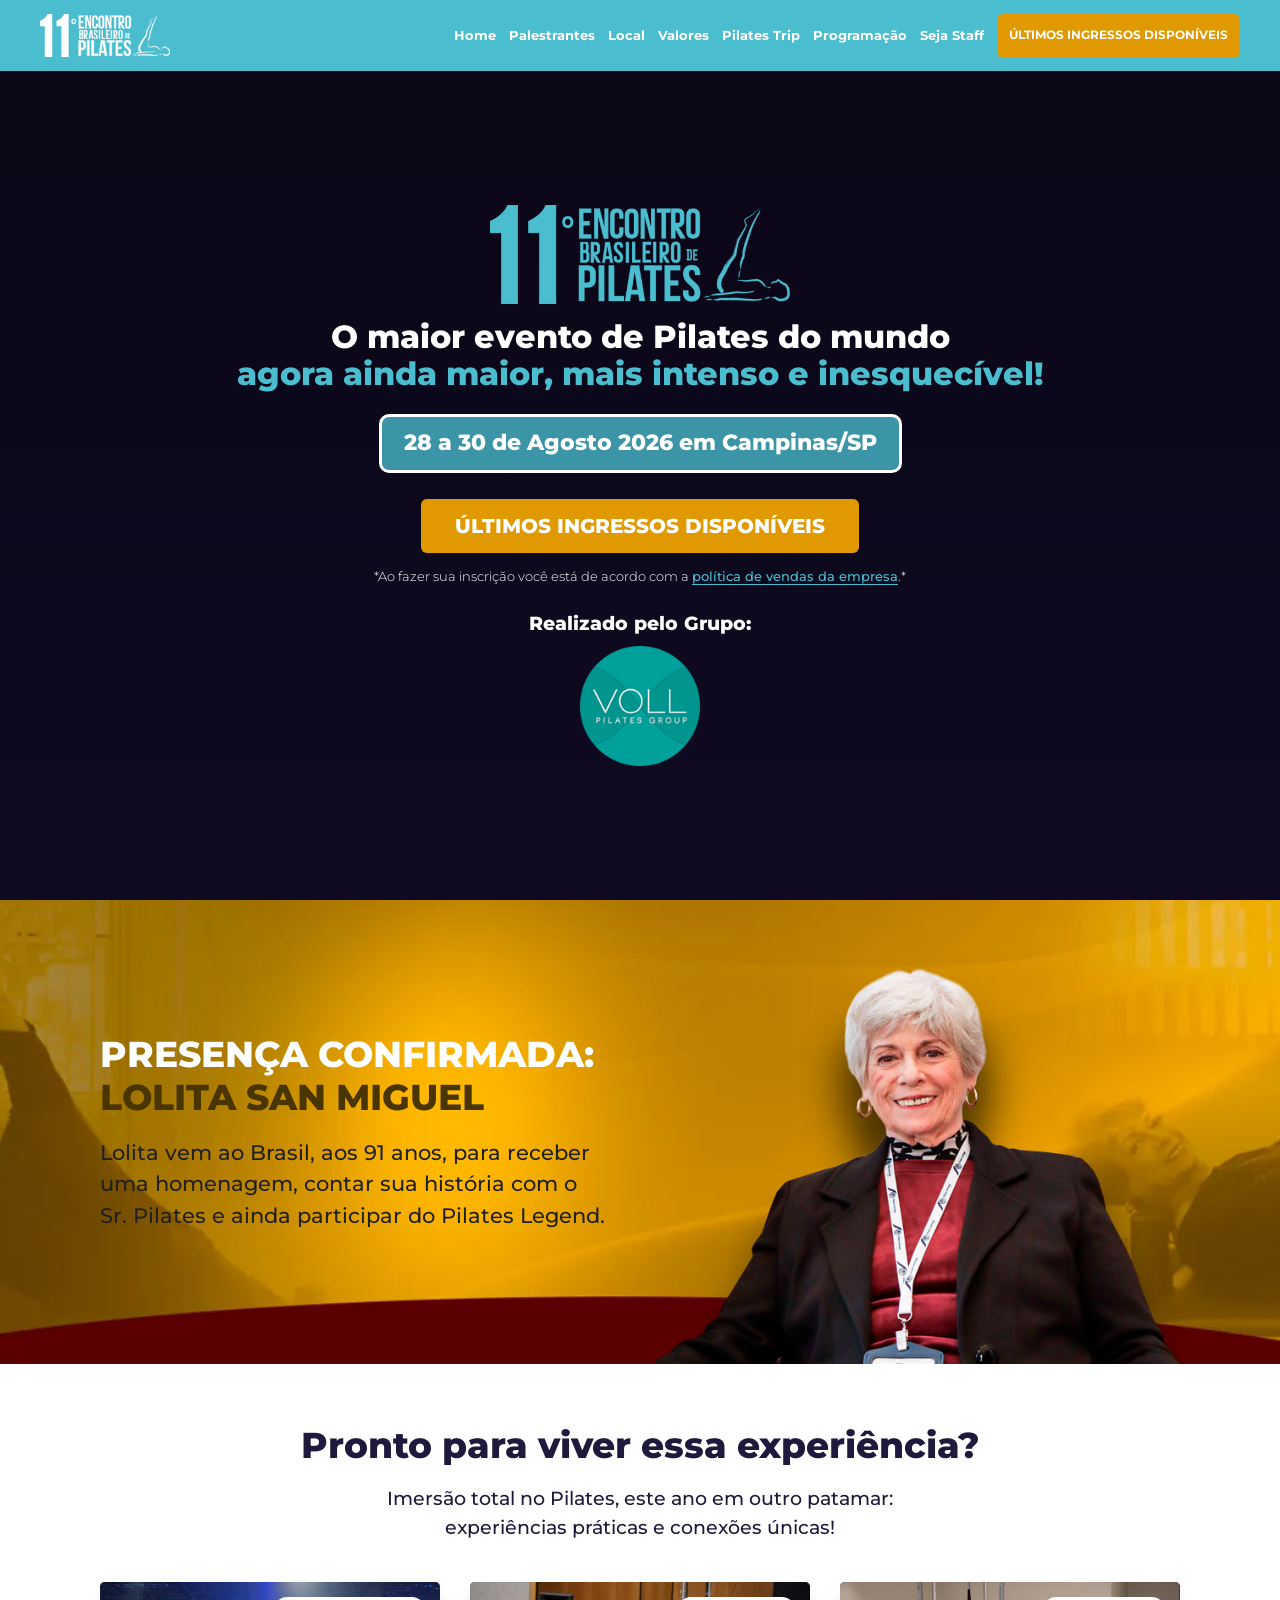
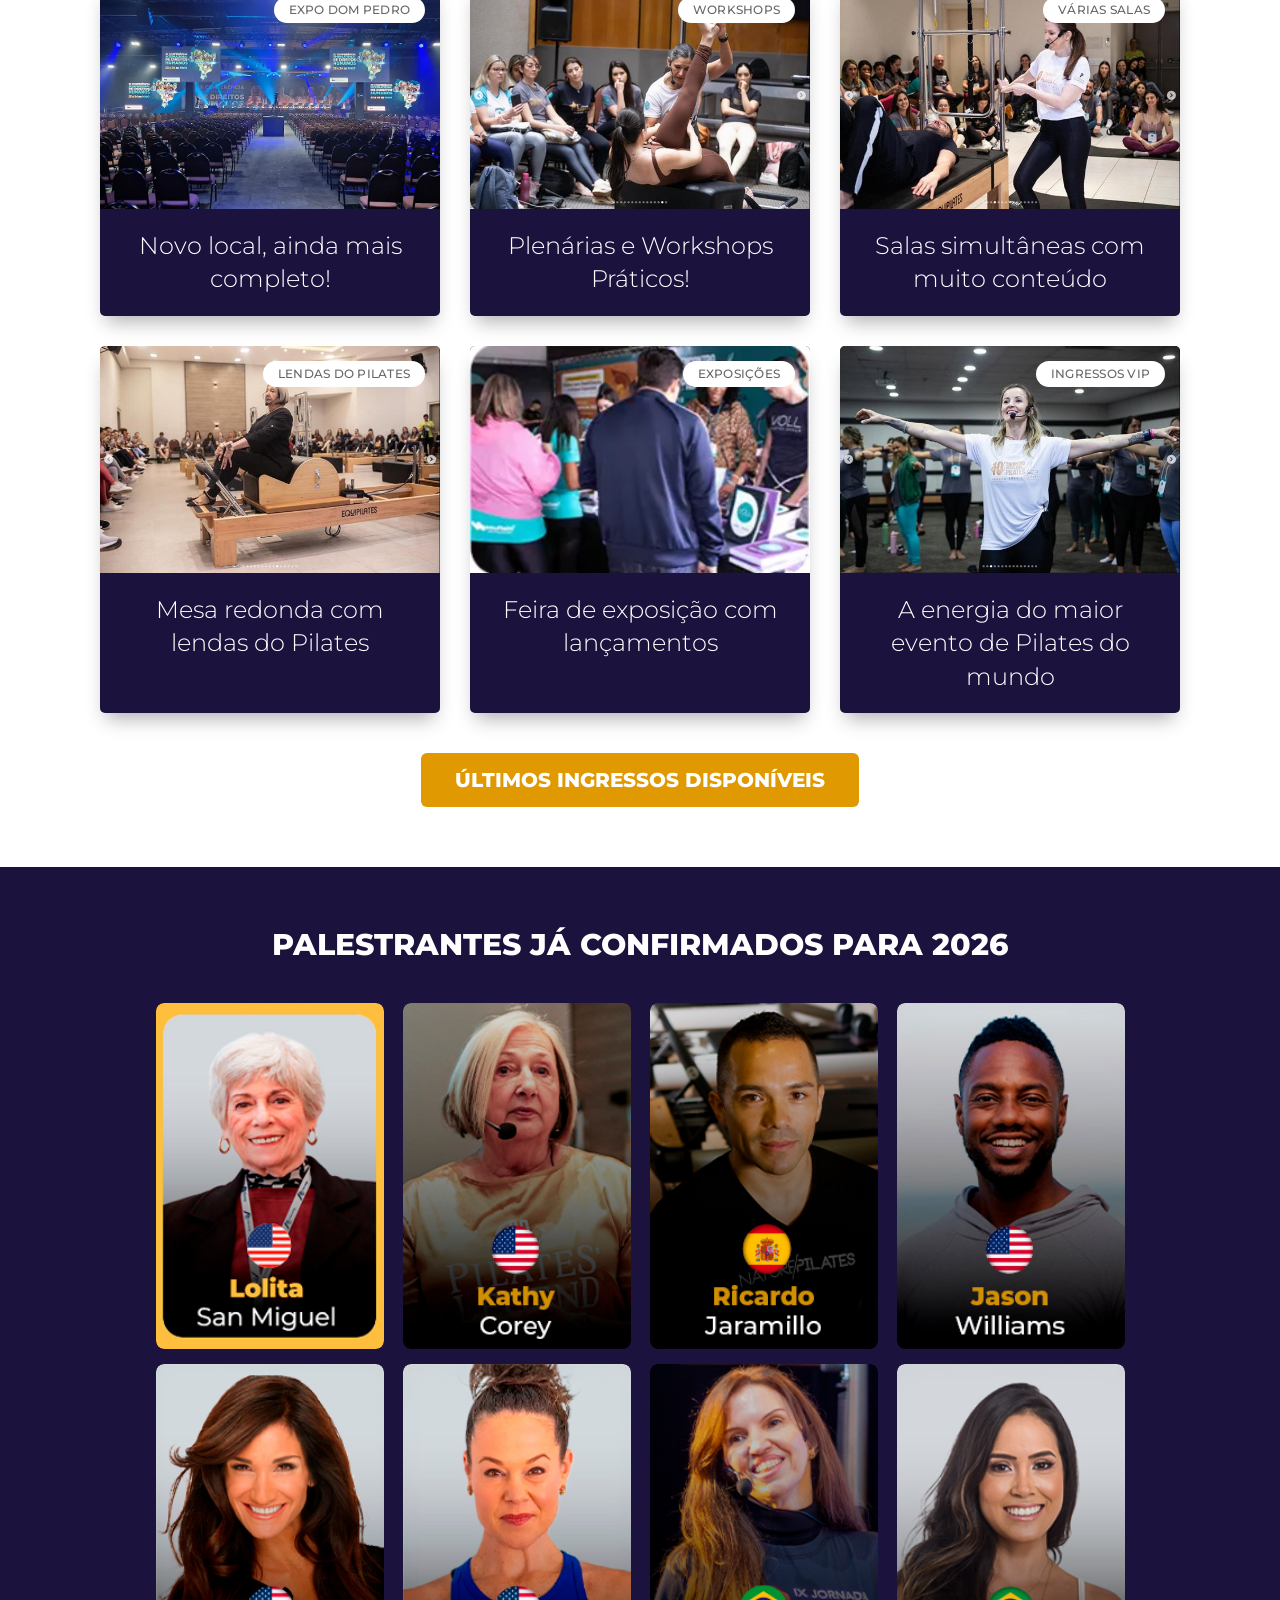
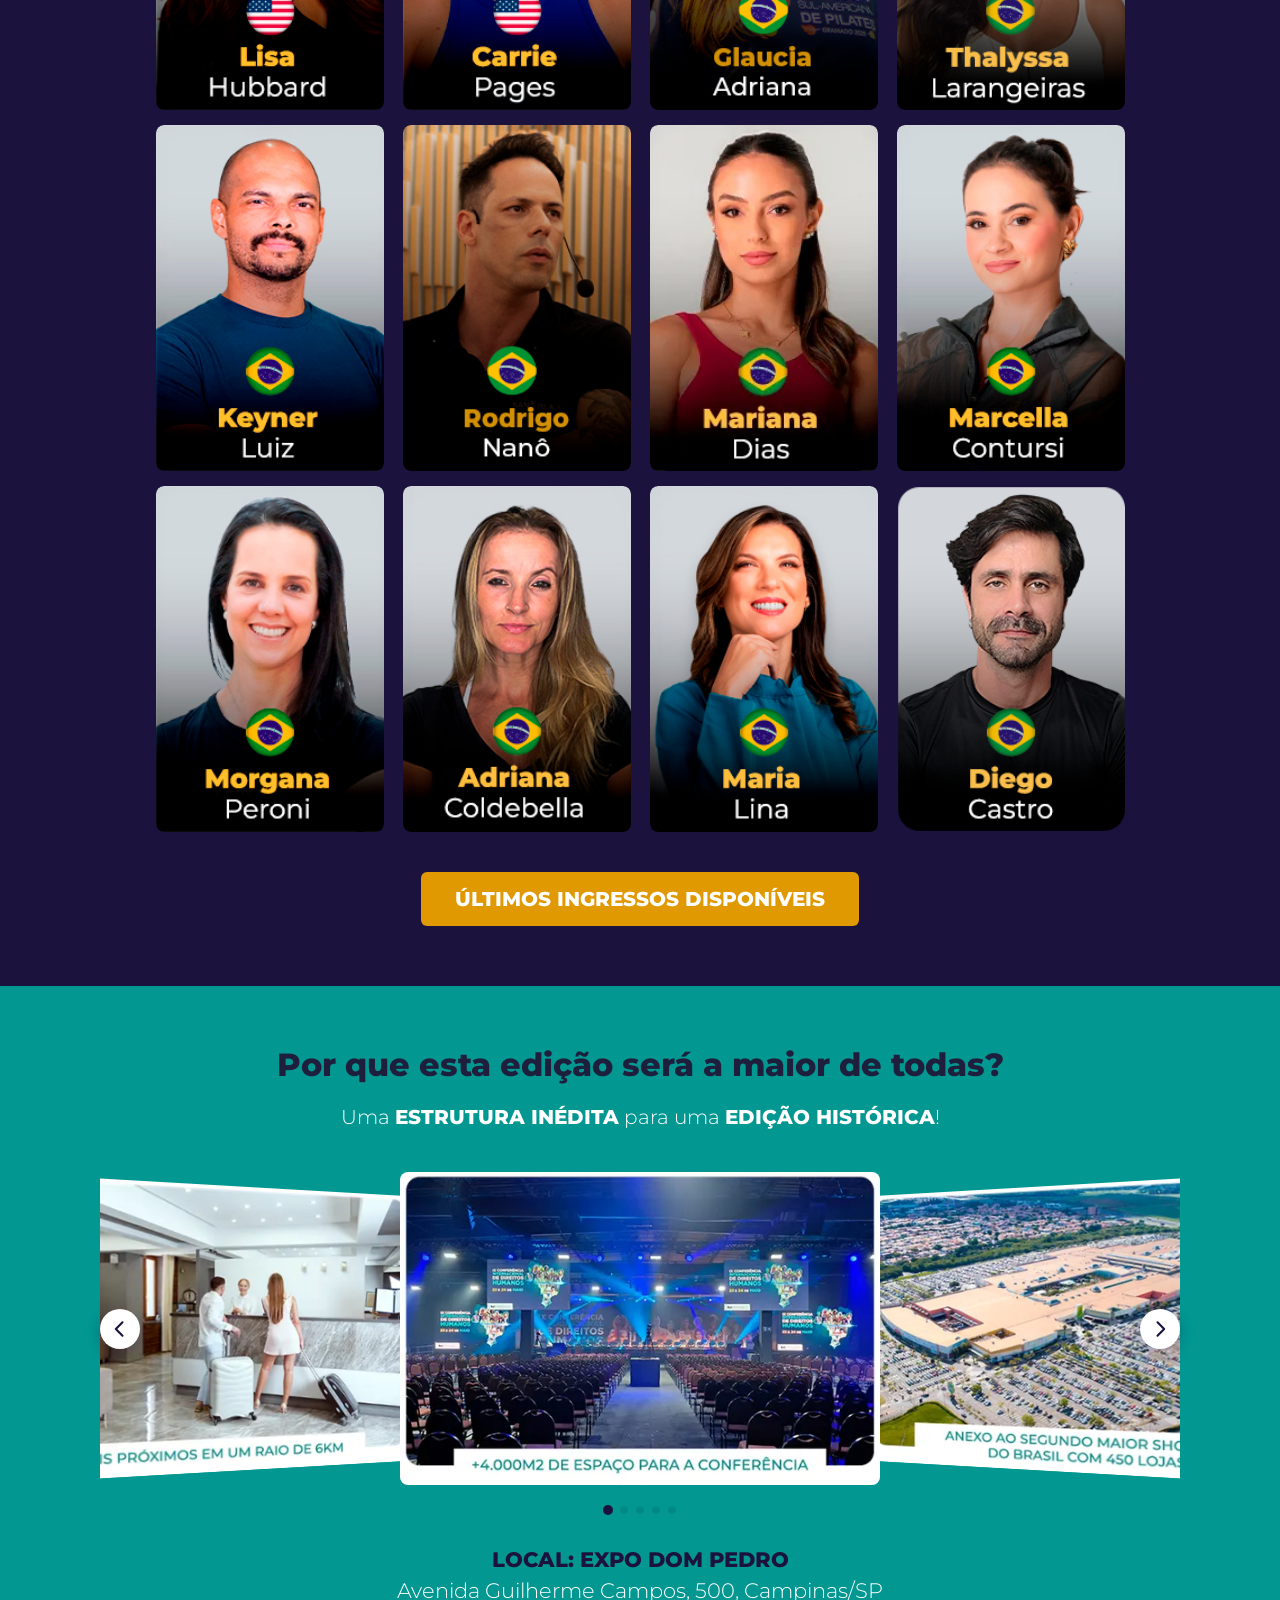
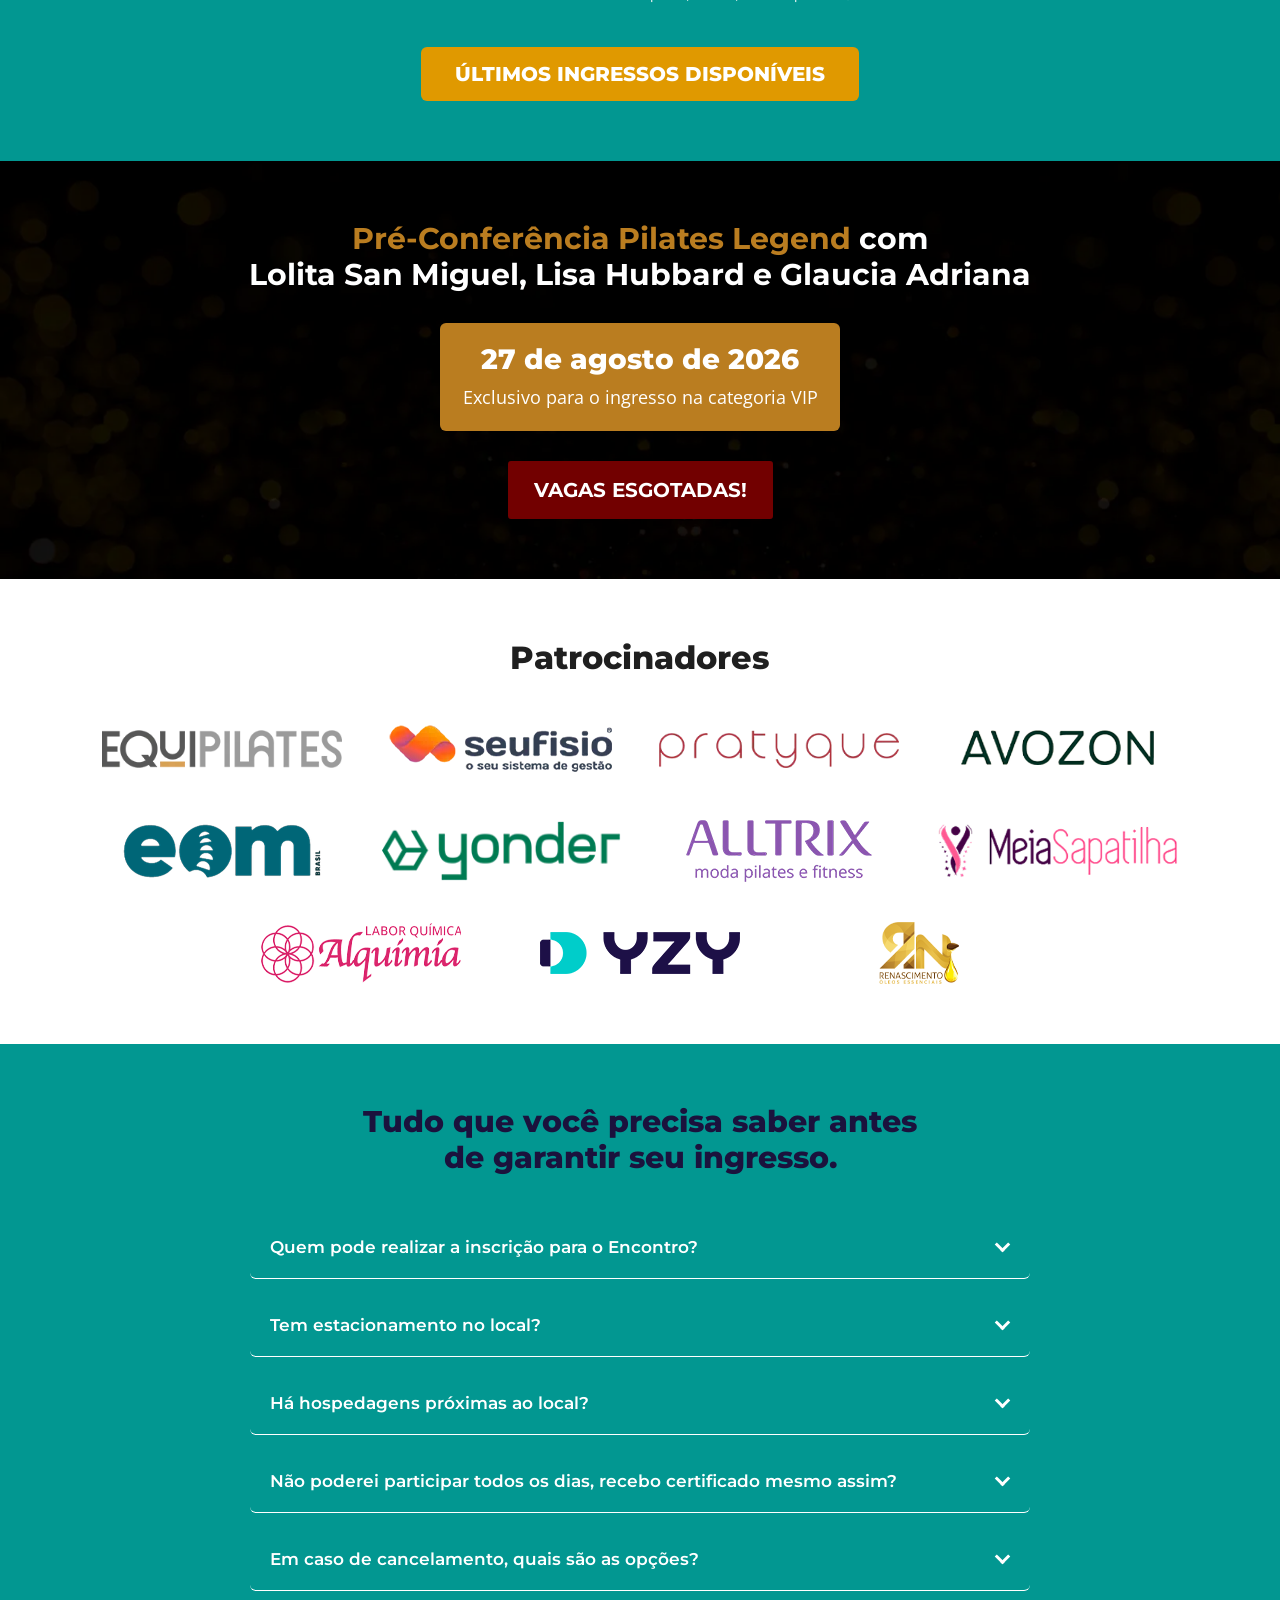
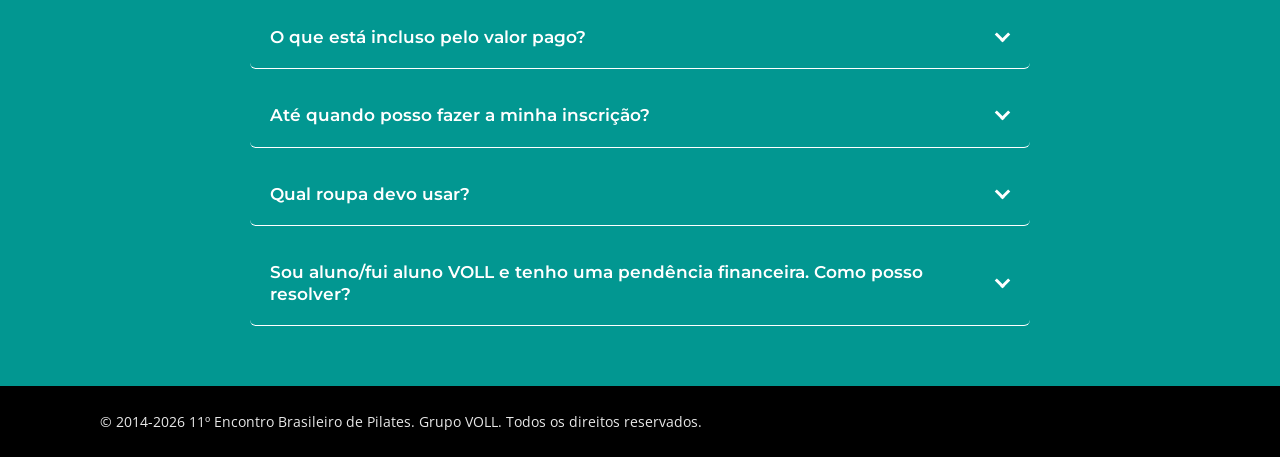
==== commit 8229db63: "fix: remove unused images and sections for improved page performance and clarity" ====
--- a/index.html
+++ b/index.html
@@ -137,14 +137,6 @@
             height="164"
           >
 
-          <img
-            class="hero-section__alert"
-            src="assets/images/atencao_ultimas_50vagas-2.webp"
-            alt="Atenção: últimas 50 vagas"
-            width="600"
-            height="177"
-          >
-
           <h1 id="hero-title" class="hero-section__title">
             O maior evento de Pilates do mundo
             <span>agora ainda maior, mais intenso e inesquecível!</span>
@@ -167,27 +159,6 @@
             width="150"
             height="150"
           >
-        </div>
-      </section>
-
-      <section class="ticker-section">
-        <div class="ticker">
-          <div class="ticker__track">
-            <img class="ticker__item" src="assets/images/faixa-ultimas-vagas.webp" alt="Últimos ingressos disponíveis" width="366" height="20">
-            <img class="ticker__item" src="assets/images/faixa-ultimas-vagas.webp" alt="" width="366" height="20">
-            <img class="ticker__item" src="assets/images/faixa-ultimas-vagas.webp" alt="" width="366" height="20">
-            <img class="ticker__item" src="assets/images/faixa-ultimas-vagas.webp" alt="" width="366" height="20">
-            <img class="ticker__item" src="assets/images/faixa-ultimas-vagas.webp" alt="" width="366" height="20">
-            <img class="ticker__item" src="assets/images/faixa-ultimas-vagas.webp" alt="" width="366" height="20">
-            <img class="ticker__item" src="assets/images/faixa-ultimas-vagas.webp" alt="" width="366" height="20">
-            <img class="ticker__item" src="assets/images/faixa-ultimas-vagas.webp" alt="" width="366" height="20">
-            <img class="ticker__item" src="assets/images/faixa-ultimas-vagas.webp" alt="" width="366" height="20">
-            <img class="ticker__item" src="assets/images/faixa-ultimas-vagas.webp" alt="" width="366" height="20">
-            <img class="ticker__item" src="assets/images/faixa-ultimas-vagas.webp" alt="" width="366" height="20">
-            <img class="ticker__item" src="assets/images/faixa-ultimas-vagas.webp" alt="" width="366" height="20">
-            <img class="ticker__item" src="assets/images/faixa-ultimas-vagas.webp" alt="" width="366" height="20">
-            <img class="ticker__item" src="assets/images/faixa-ultimas-vagas.webp" alt="" width="366" height="20">
-          </div>
         </div>
       </section>
 
@@ -448,59 +419,6 @@
         </div>
       </section>
 
-      <section id="ingressos" class="ingressos-section" aria-labelledby="ingressos-title">
-        <span id="inscreva-se" class="anchor-alias" aria-hidden="true"></span>
-        <div class="ingressos-section__row row">
-          <h2 id="ingressos-title" class="ingressos-section__title">
-            <span>ATENÇÃO:</span> Últimos ingressos disponíveis
-          </h2>
-
-          <p class="ingressos-section__text">
-            Aproveite para agarrar o seu ingresso para o maior evento de<br> Pilates do mundo enquanto ainda dá tempo!
-          </p>
-
-          <img
-            class="ingressos-section__incluso"
-            src="assets/images/incluso-na-inscricao.webp"
-            alt="Incluso na sua inscrição: abertura da conferência, palestras de abertura, painel de discussão com palestrantes, kit do congressista, escolher 4 workshops, palestras de encerramento e certificado digital"
-            width="600"
-            height="387"
-            loading="lazy"
-          >
-
-          <a class="cta-button ingressos-section__cta" href="#ingressos" border-radius: 38px;>ÚLTIMOS INGRESSOS: GARANTA SUA VAGA</a>
-
-          <h3 class="ingressos-section__restam">RESTAM 50 INGRESSOS DISPONÍVEIS</h3>
-
-          <p class="ingressos-section__vendidos">+ 1.950 ingressos já vendidos!</p>
-
-          <img
-            class="ingressos-section__termometro"
-            src="assets/images/termometro_ingressos_encontro.webp"
-            alt="Termômetro de vendas quase totalmente preenchido"
-            width="579"
-            height="112"
-            loading="lazy"
-          >
-
-          <div class="formas-pagamento">
-            <span class="formas-pagamento__titulo">Pague com:</span>
-
-            <div class="tag-pagamento">
-              <img class="icone-pagamento" src="assets/images/icone_encontro_cartao_ou_pix.webp" alt="" width="80" height="71" loading="lazy">
-              <span>Cartão / Pix</span>
-            </div>
-
-            <span class="formas-pagamento__separador">ou</span>
-
-            <div class="tag-pagamento">
-              <img class="icone-pagamento" src="assets/images/icone_encontro_boleto.webp" alt="" width="80" height="71" loading="lazy">
-              <span>Boleto</span>
-            </div>
-          </div>
-        </div>
-      </section>
-
       <section id="pilates-legend" class="legend-section" aria-labelledby="legend-title">
         <div class="legend-section__row row">
           <h2 id="legend-title" class="legend-section__title">
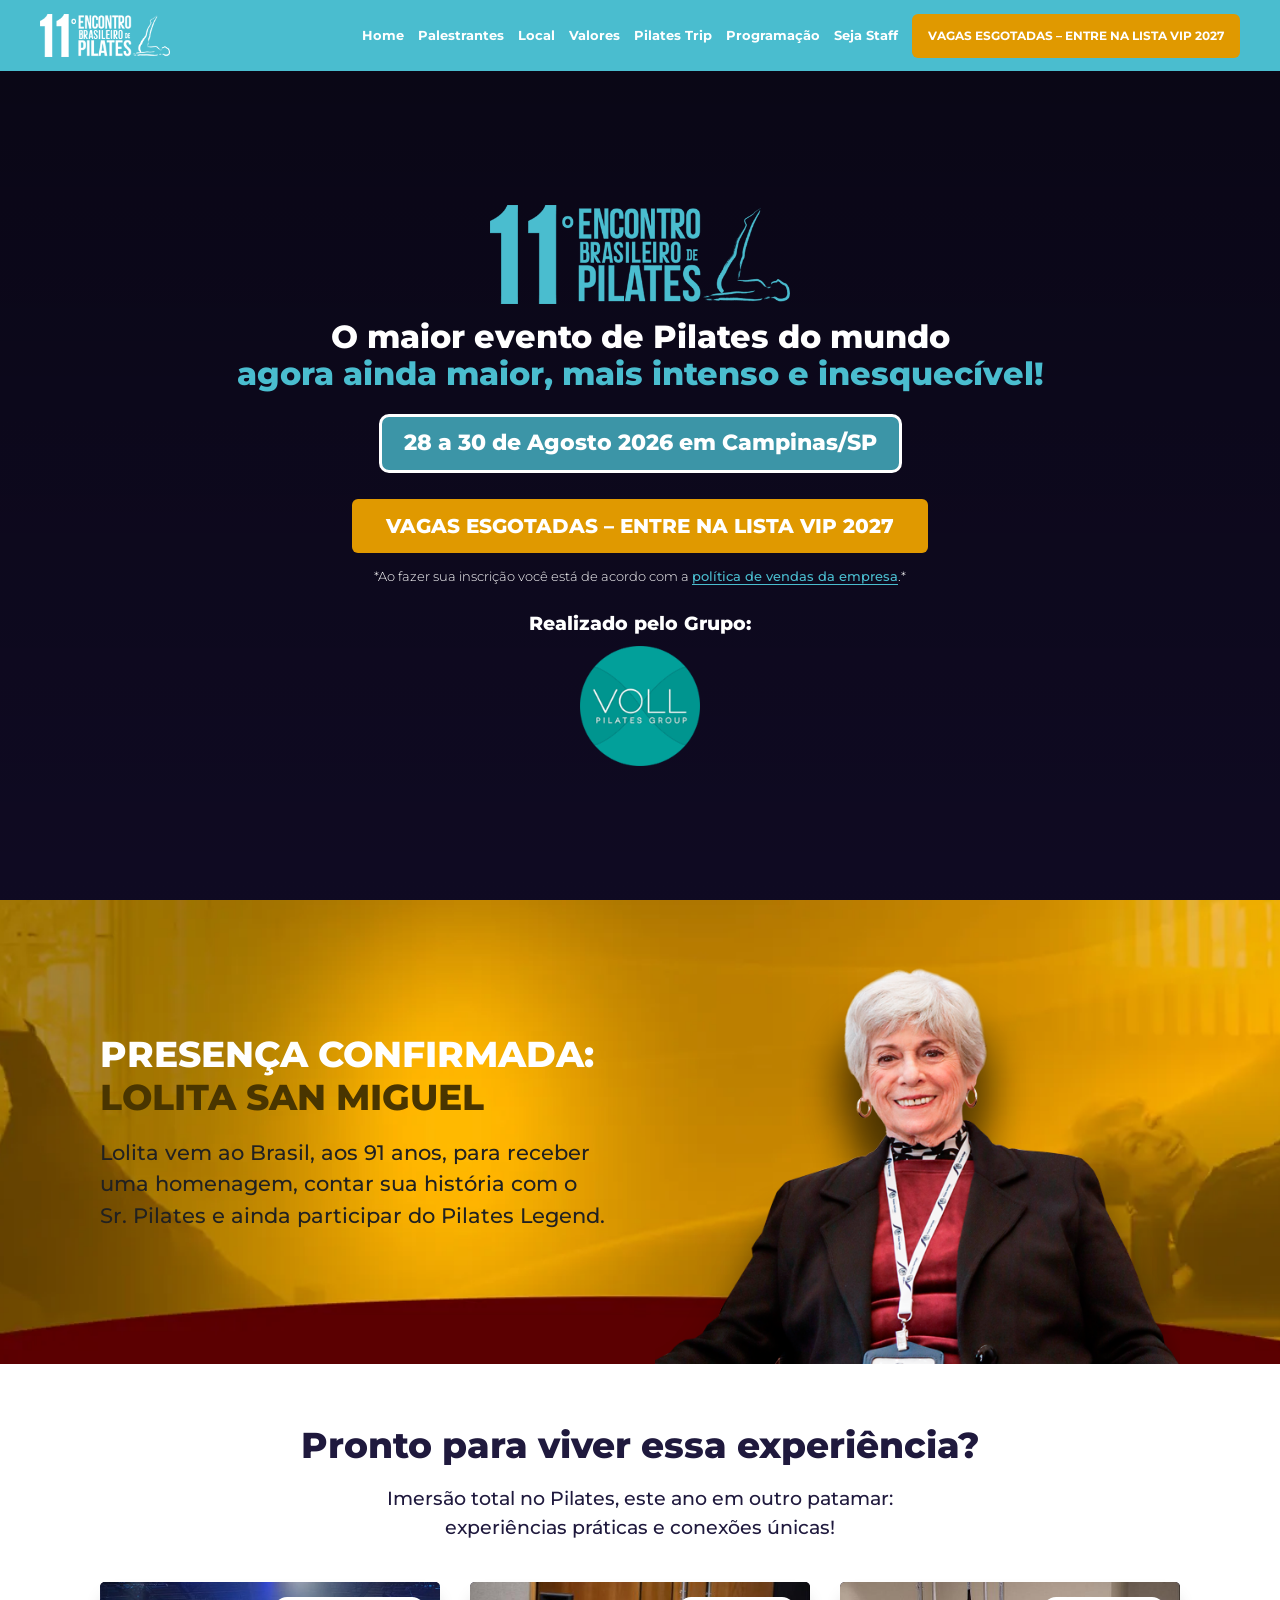
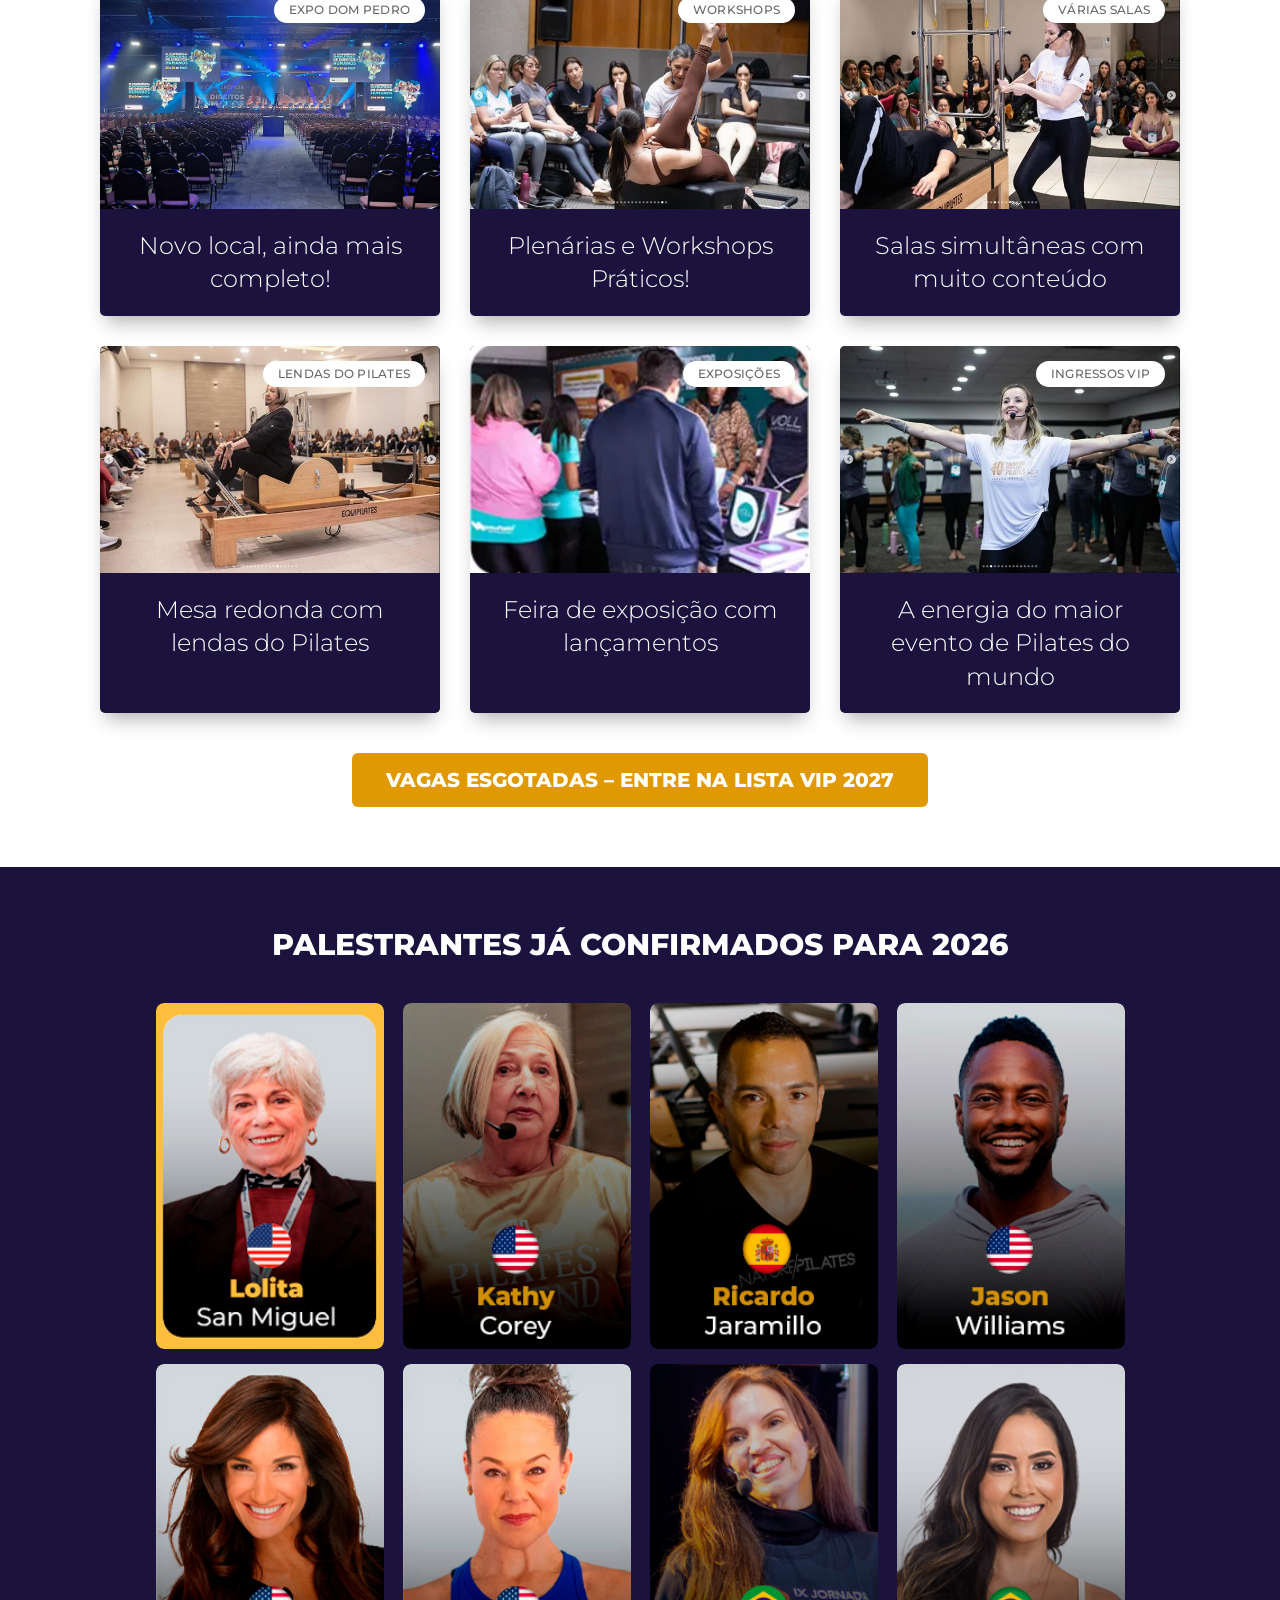
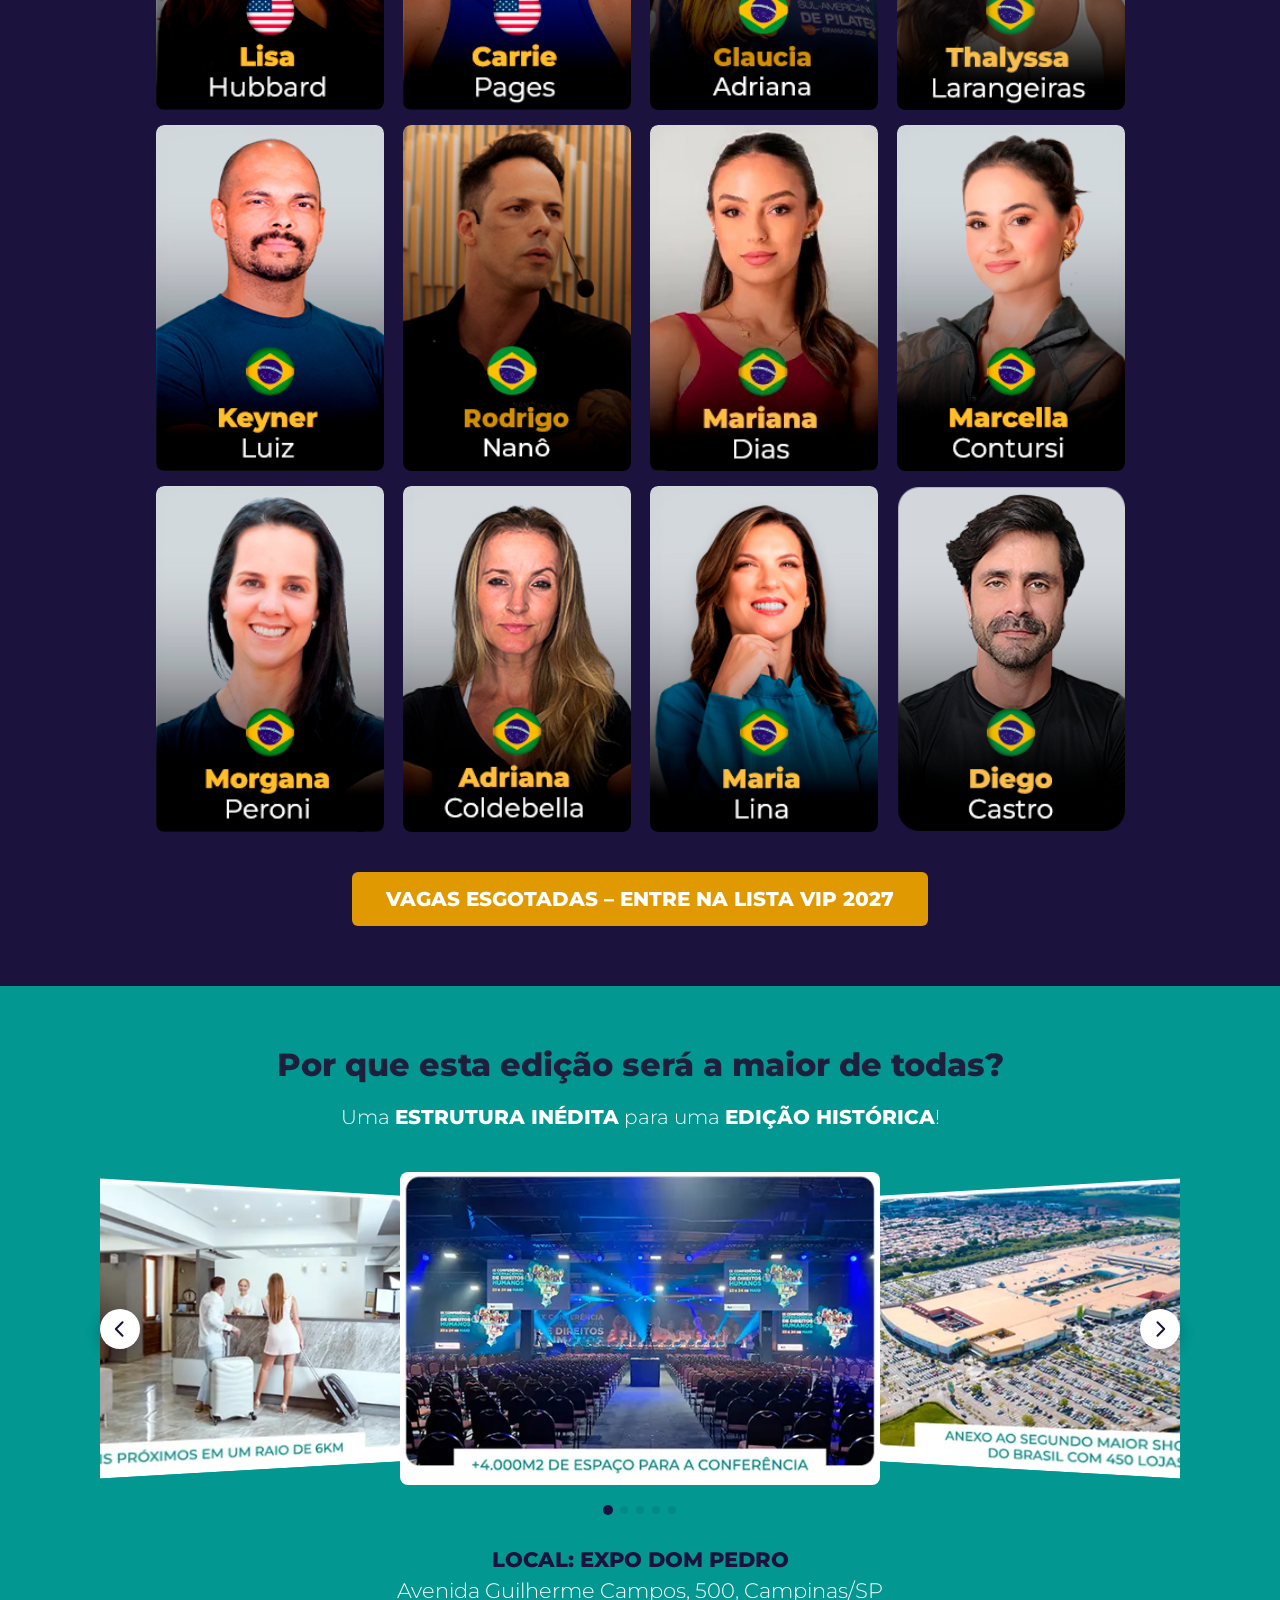
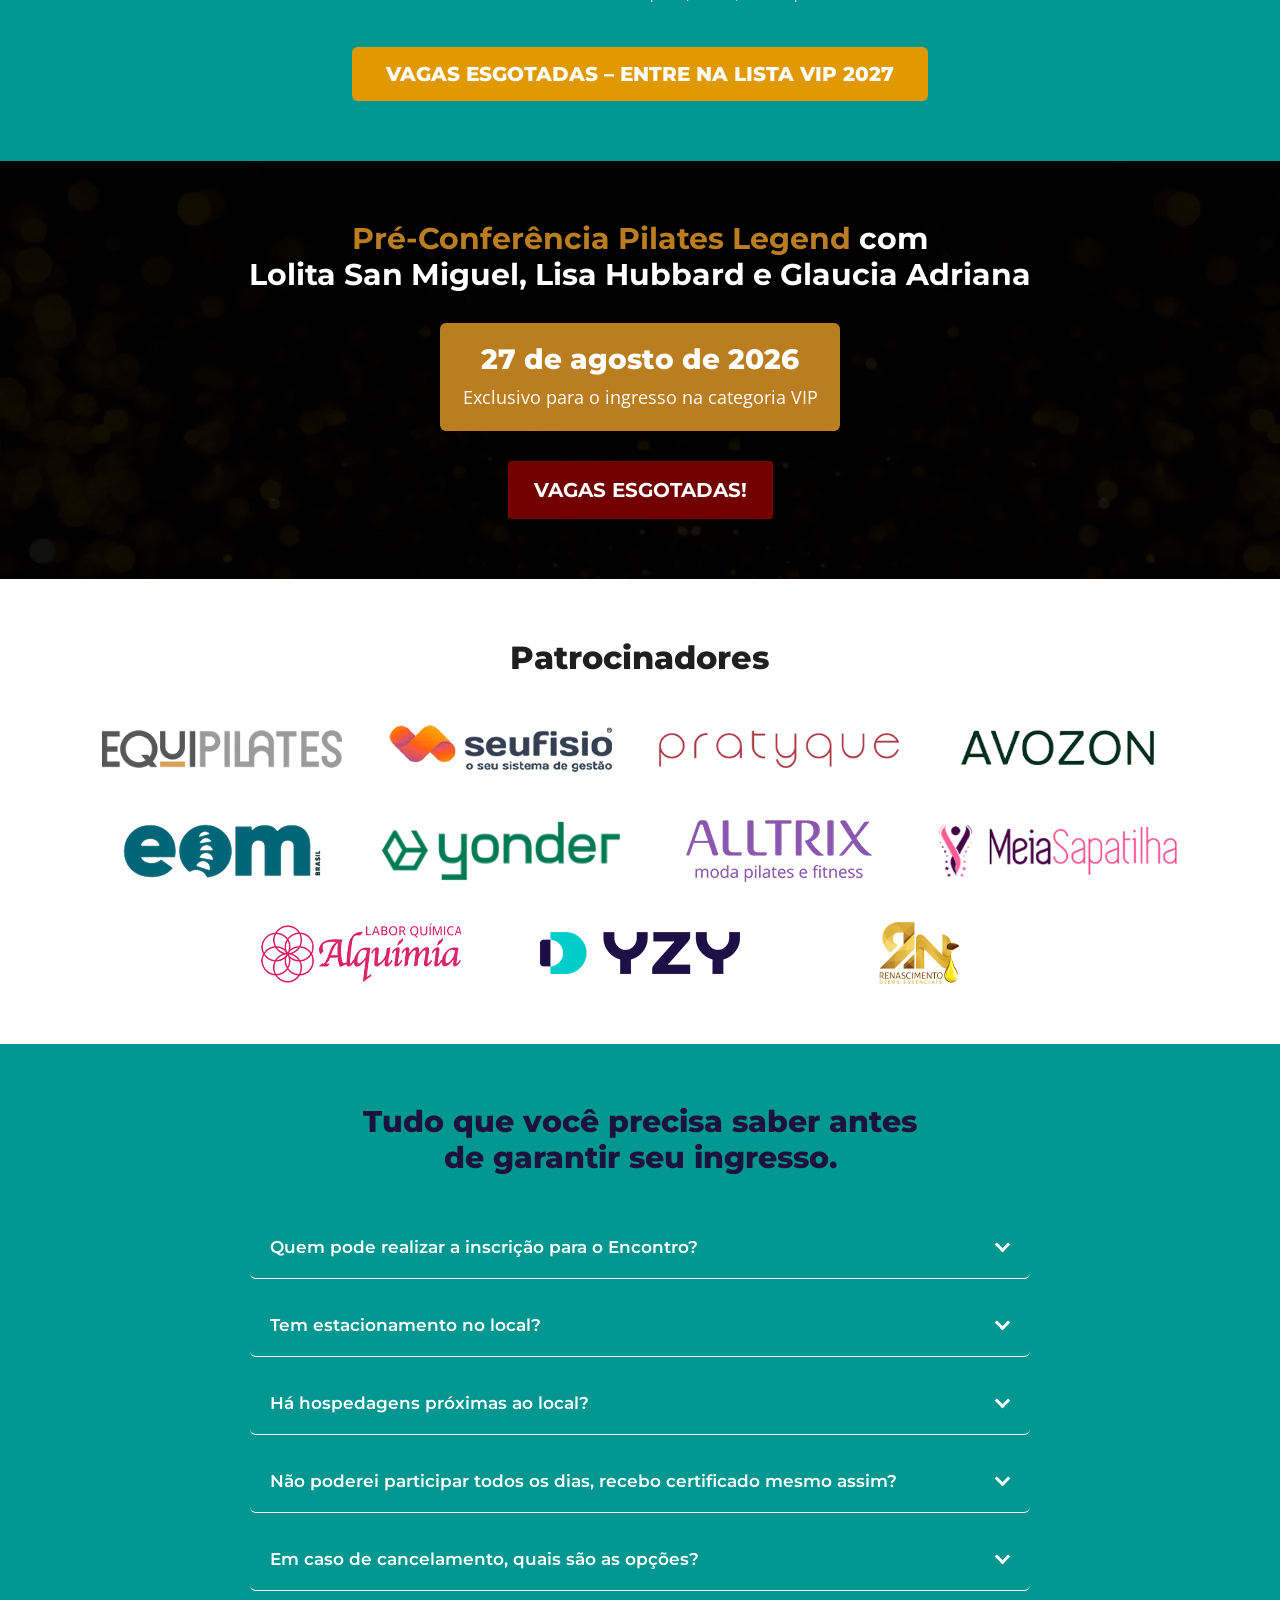
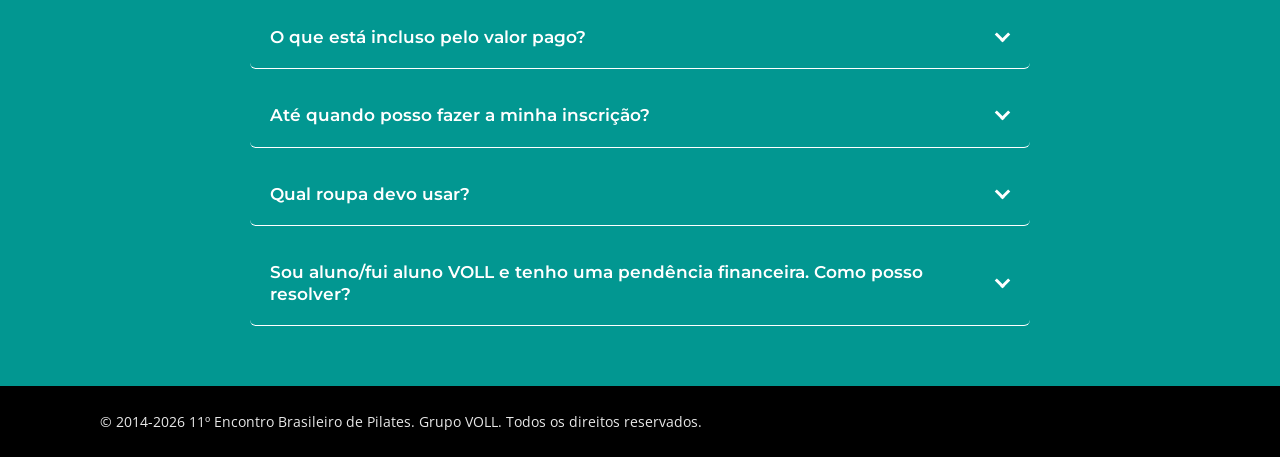
==== commit f0b022c9: "feat: update visual alignment styles and links for improved user experience" ====
--- a/index.html
+++ b/index.html
@@ -41,7 +41,7 @@
       <link rel="stylesheet" href="assets/css/styles.min.css?v=20260806-4">
       <style>body{overflow:auto!important}#popup-lancamento{display:none!important}</style>
     </noscript>
-    <link rel="stylesheet" href="assets/css/visual-alignment.css?v=20260806-1">
+    <link rel="stylesheet" href="assets/css/visual-alignment.css?v=20260810-6">
 
     <script type="application/ld+json">
       {
@@ -108,7 +108,7 @@
             <li class="site-nav__item"><a class="site-nav__link" href="programacao/">Programação</a></li>
             <li class="site-nav__item"><a class="site-nav__link" href="sejastaff/">Seja Staff</a></li>
             <li class="site-nav__item">
-              <a class="site-nav__link site-nav__link--featured" href="#ingressos">ÚLTIMOS INGRESSOS DISPONÍVEIS</a>
+              <a class="site-nav__link site-nav__link--featured" href="https://materiais.vollpilates.com.br/encontro-brasileiro-de-pilates-2027-lista-de-espera?_gl=1*1efn9z1*_gcl_au*MTc5MjU5NTUzNS4xNzg0OTAwODE0*_ga*MTE5Njk5ODkxMC4xNzc2MTAzMDc0*_ga_9S2K7N5XCL*czE3ODYzODE4MDAkbzI4JGcxJHQxNzg2MzgyNDkyJGo2MCRsMCRoMA.." target="_blank" rel="noopener noreferrer">VAGAS ESGOTADAS – ENTRE NA LISTA VIP 2027</a>
             </li>
           </ul>
         </nav>
@@ -144,7 +144,7 @@
 
           <p class="hero-section__date">28 a 30 de Agosto 2026 em Campinas/SP</p>
 
-          <a class="cta-button hero-section__cta" href="#ingressos">ÚLTIMOS INGRESSOS DISPONÍVEIS</a>
+          <a class="cta-button hero-section__cta" href="https://materiais.vollpilates.com.br/encontro-brasileiro-de-pilates-2027-lista-de-espera?_gl=1*1efn9z1*_gcl_au*MTc5MjU5NTUzNS4xNzg0OTAwODE0*_ga*MTE5Njk5ODkxMC4xNzc2MTAzMDc0*_ga_9S2K7N5XCL*czE3ODYzODE4MDAkbzI4JGcxJHQxNzg2MzgyNDkyJGo2MCRsMCRoMA.." target="_blank" rel="noopener noreferrer">VAGAS ESGOTADAS – ENTRE NA LISTA VIP 2027</a>
 
           <p class="hero-section__policy">
             *Ao fazer sua inscrição você está de acordo com a
@@ -246,7 +246,7 @@
             </li>
           </ul>
 
-          <a class="cta-button experiencia-section__cta" href="#ingressos">ÚLTIMOS INGRESSOS DISPONÍVEIS</a>
+          <a class="cta-button experiencia-section__cta" href="https://materiais.vollpilates.com.br/encontro-brasileiro-de-pilates-2027-lista-de-espera?_gl=1*1efn9z1*_gcl_au*MTc5MjU5NTUzNS4xNzg0OTAwODE0*_ga*MTE5Njk5ODkxMC4xNzc2MTAzMDc0*_ga_9S2K7N5XCL*czE3ODYzODE4MDAkbzI4JGcxJHQxNzg2MzgyNDkyJGo2MCRsMCRoMA.." target="_blank" rel="noopener noreferrer">VAGAS ESGOTADAS – ENTRE NA LISTA VIP 2027</a>
         </div>
       </section>
 
@@ -368,7 +368,7 @@
             </li>
           </ul>
 
-          <a class="cta-button palestrantes-section__cta" href="#ingressos">ÚLTIMOS INGRESSOS DISPONÍVEIS</a>
+          <a class="cta-button palestrantes-section__cta" href="https://materiais.vollpilates.com.br/encontro-brasileiro-de-pilates-2027-lista-de-espera?_gl=1*1efn9z1*_gcl_au*MTc5MjU5NTUzNS4xNzg0OTAwODE0*_ga*MTE5Njk5ODkxMC4xNzc2MTAzMDc0*_ga_9S2K7N5XCL*czE3ODYzODE4MDAkbzI4JGcxJHQxNzg2MzgyNDkyJGo2MCRsMCRoMA.." target="_blank" rel="noopener noreferrer">VAGAS ESGOTADAS – ENTRE NA LISTA VIP 2027</a>
         </div>
       </section>
 
@@ -415,7 +415,7 @@
             <span>Avenida Guilherme Campos, 500, Campinas/SP</span>
           </p>
 
-          <a class="cta-button local-section__cta" href="#ingressos">ÚLTIMOS INGRESSOS DISPONÍVEIS</a>
+          <a class="cta-button local-section__cta" href="https://materiais.vollpilates.com.br/encontro-brasileiro-de-pilates-2027-lista-de-espera?_gl=1*1efn9z1*_gcl_au*MTc5MjU5NTUzNS4xNzg0OTAwODE0*_ga*MTE5Njk5ODkxMC4xNzc2MTAzMDc0*_ga_9S2K7N5XCL*czE3ODYzODE4MDAkbzI4JGcxJHQxNzg2MzgyNDkyJGo2MCRsMCRoMA.." target="_blank" rel="noopener noreferrer">VAGAS ESGOTADAS – ENTRE NA LISTA VIP 2027</a>
         </div>
       </section>
 
--- a/assets/css/visual-alignment.css
+++ b/assets/css/visual-alignment.css
@@ -16,6 +16,16 @@
   background: transparent;
 }
 
+.site-nav__link--featured {
+  white-space: normal;
+  text-wrap: balance;
+}
+
+.trip-sold-out {
+  cursor: default;
+  pointer-events: none;
+}
+
 @media (min-width: 1180px) {
   .site-header__row {
     min-height: 71px;
@@ -23,6 +33,18 @@
 
   .site-header__logo {
     width: 130px;
+  }
+
+  .site-nav__link--featured {
+    max-width: none;
+    flex-shrink: 0;
+    padding-inline: 16px;
+    line-height: 1.15;
+    white-space: nowrap;
+  }
+
+  .site-nav__list {
+    gap: 14px;
   }
 
   .hero-section {
@@ -247,14 +269,16 @@
 
   .staff-roles__intro,
   .staff-roles__closing {
-    font-size: 17px;
+    font-size: 18px;
     line-height: 1.5;
   }
 
-  .staff-role-card,
-  .staff-role-card:nth-child(n + 5) {
-    min-height: 110px;
-    font-size: 15px;
+  .staff-role-card {
+    flex-basis: 100%;
+    min-height: 105px;
+    padding: 20px 30px;
+    overflow: hidden;
+    font-size: 18px;
   }
 
   .staff-process__title {
@@ -289,29 +313,35 @@
     padding-block: 40px;
   }
 
+
+  .staff-roles__title {
+    font-size: 36px;
+  }
+
+  .staff-roles__subtitle {
+    font-size: 24px;
+  }
+
+  .staff-roles__intro,
+  .staff-roles__closing {
+    font-size: 19px;
+  }
+
+  .staff-process__intro {
+    font-size: 17px;
+  }
+
+  .staff-role-card {
+    min-height: 105px;
+    padding: 20px 30px;
+    overflow: hidden;
+    font-size: 18px;
+  }
+
   .staff-roles {
     min-height: 699px;
   }
 
-  .staff-roles__title {
-    font-size: 36px;
-  }
-
-  .staff-roles__subtitle {
-    font-size: 24px;
-  }
-
-  .staff-roles__intro,
-  .staff-roles__closing,
-  .staff-process__intro {
-    font-size: 17px;
-  }
-
-  .staff-role-card {
-    min-height: 90px;
-    font-size: 15px;
-  }
-
   .staff-process {
     min-height: 706px;
   }
